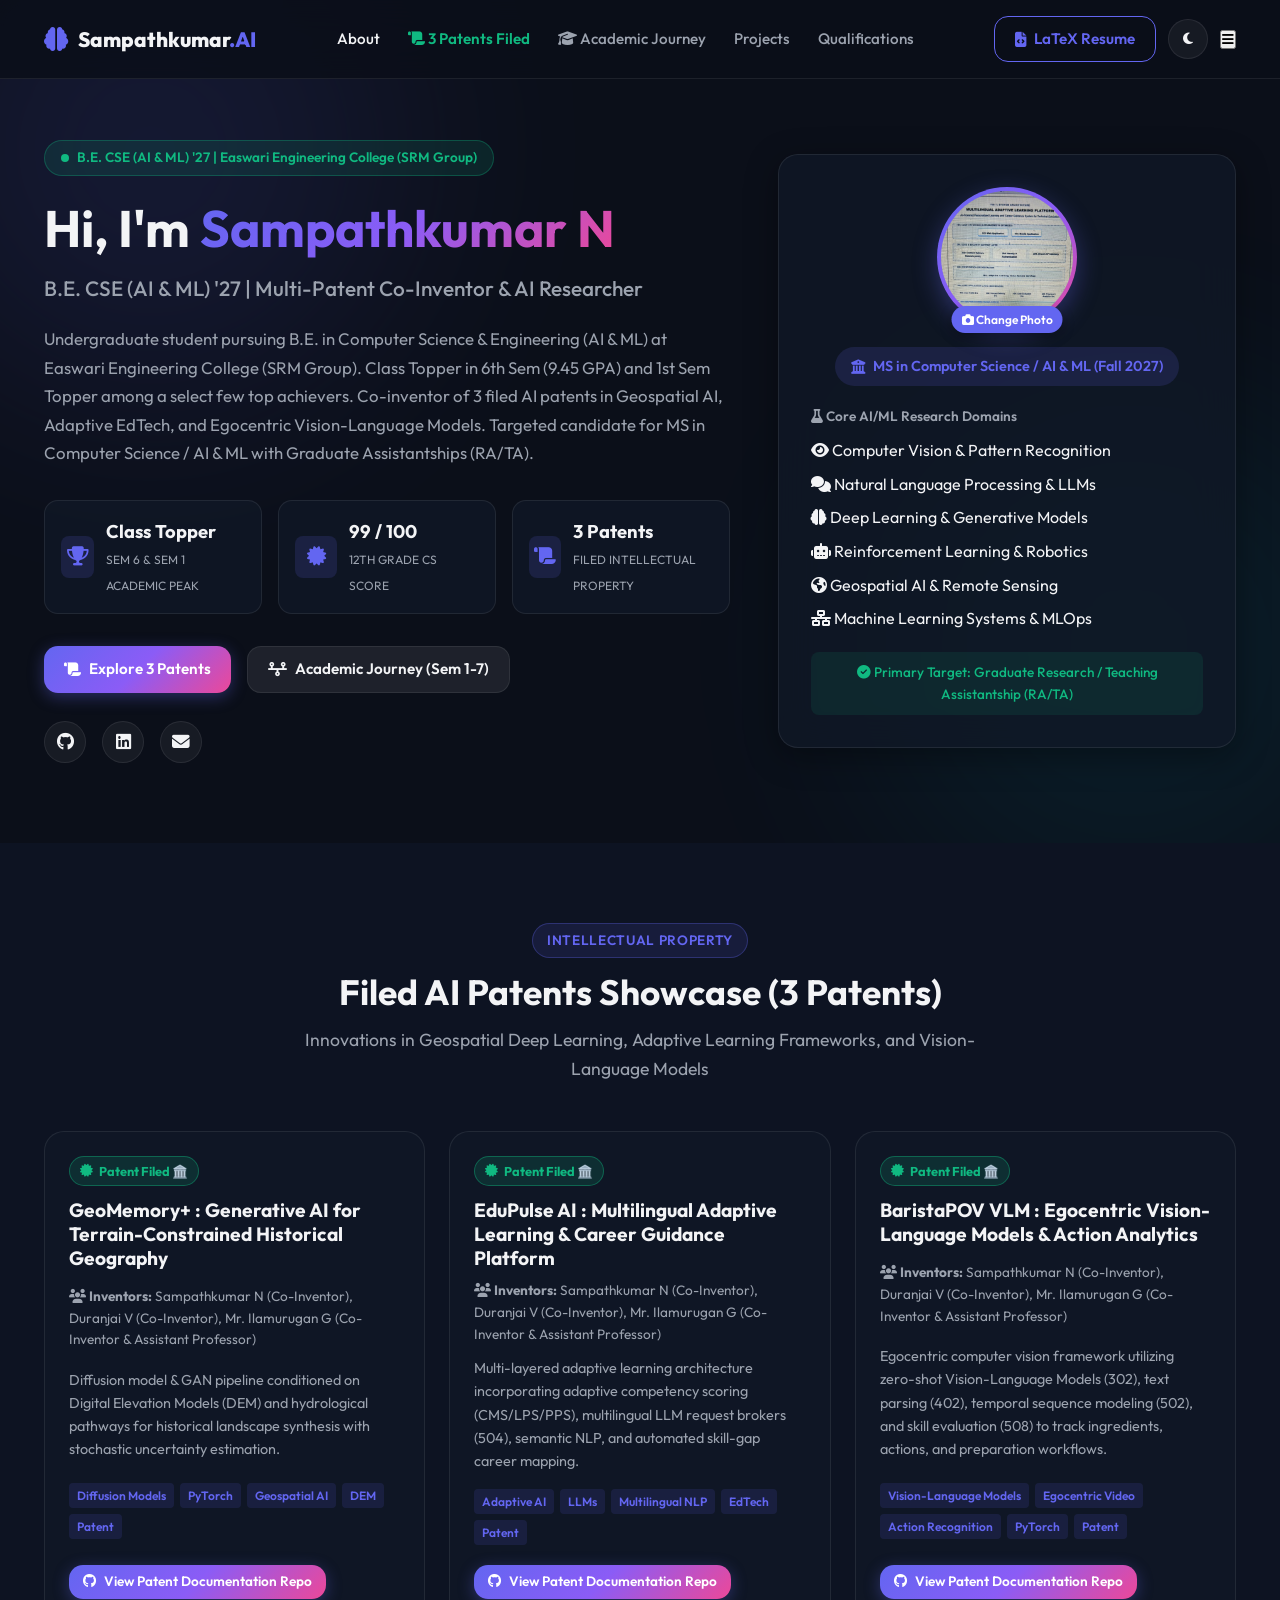
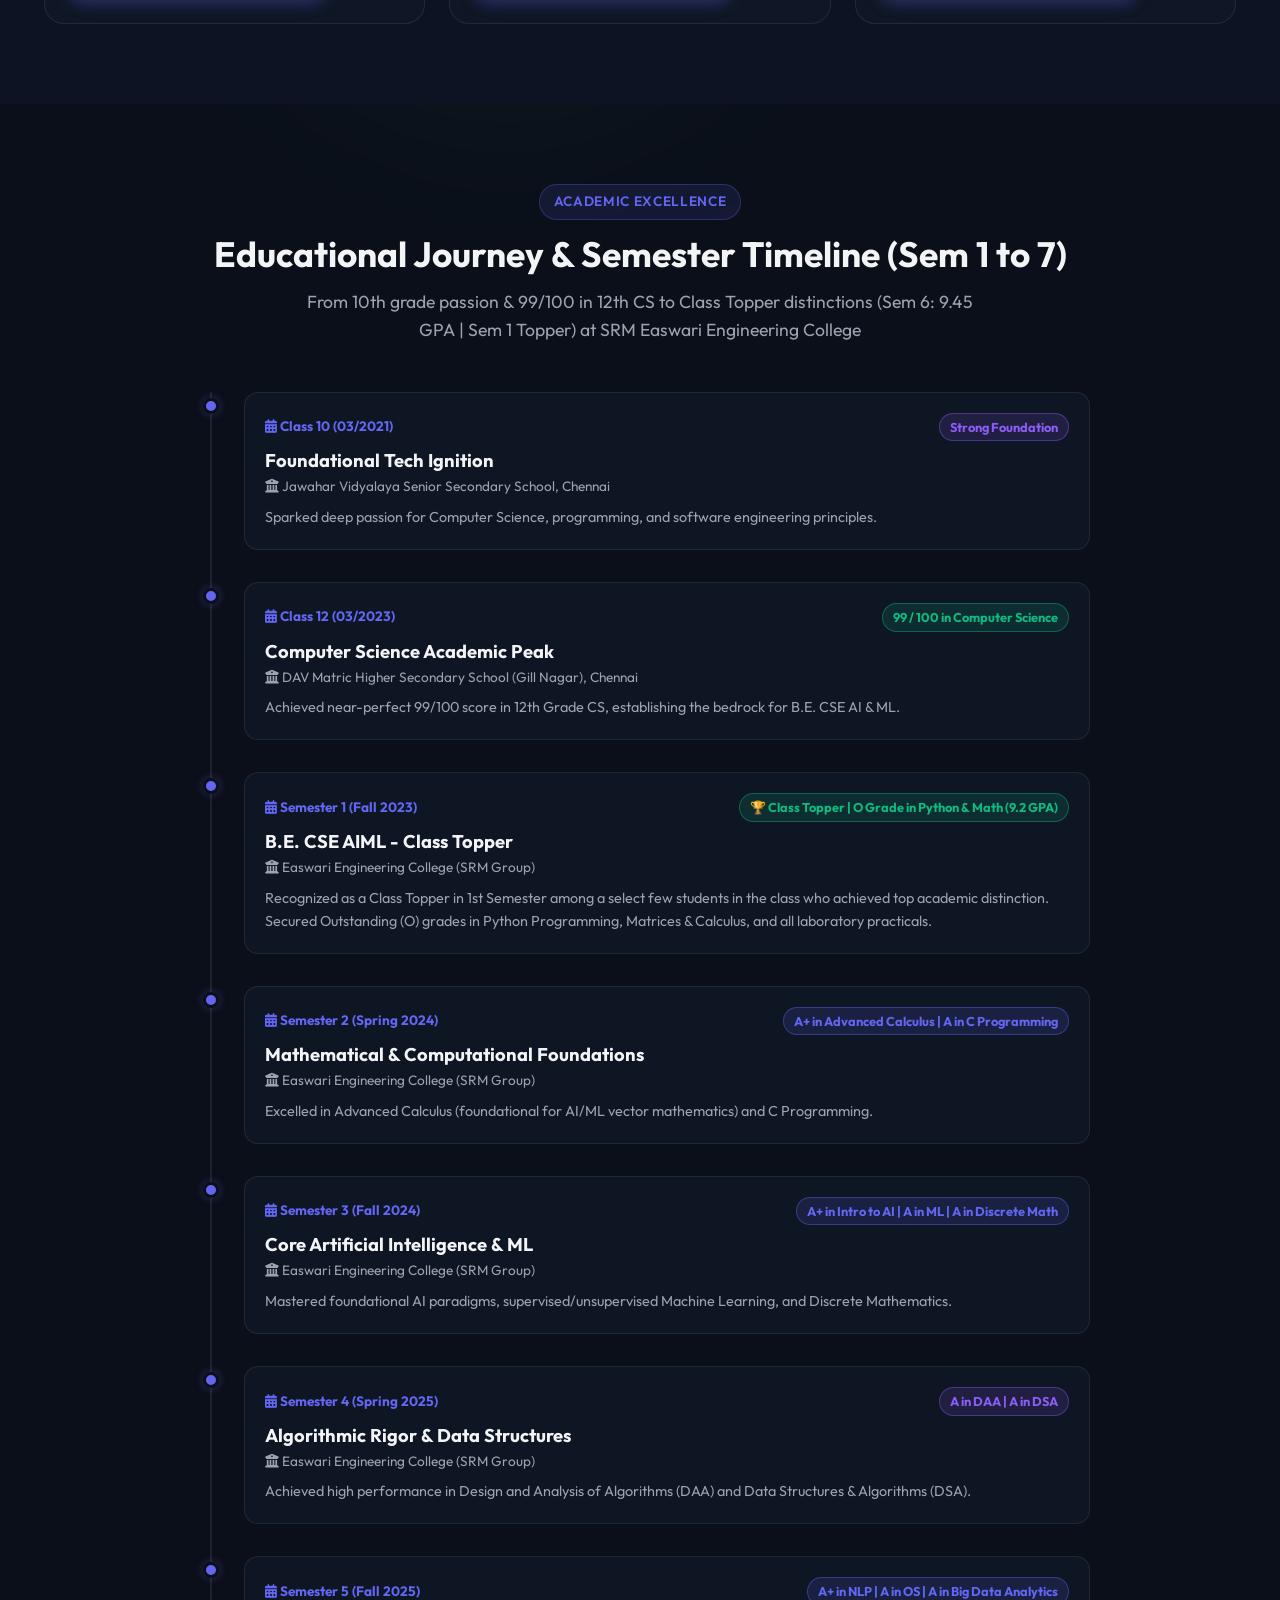
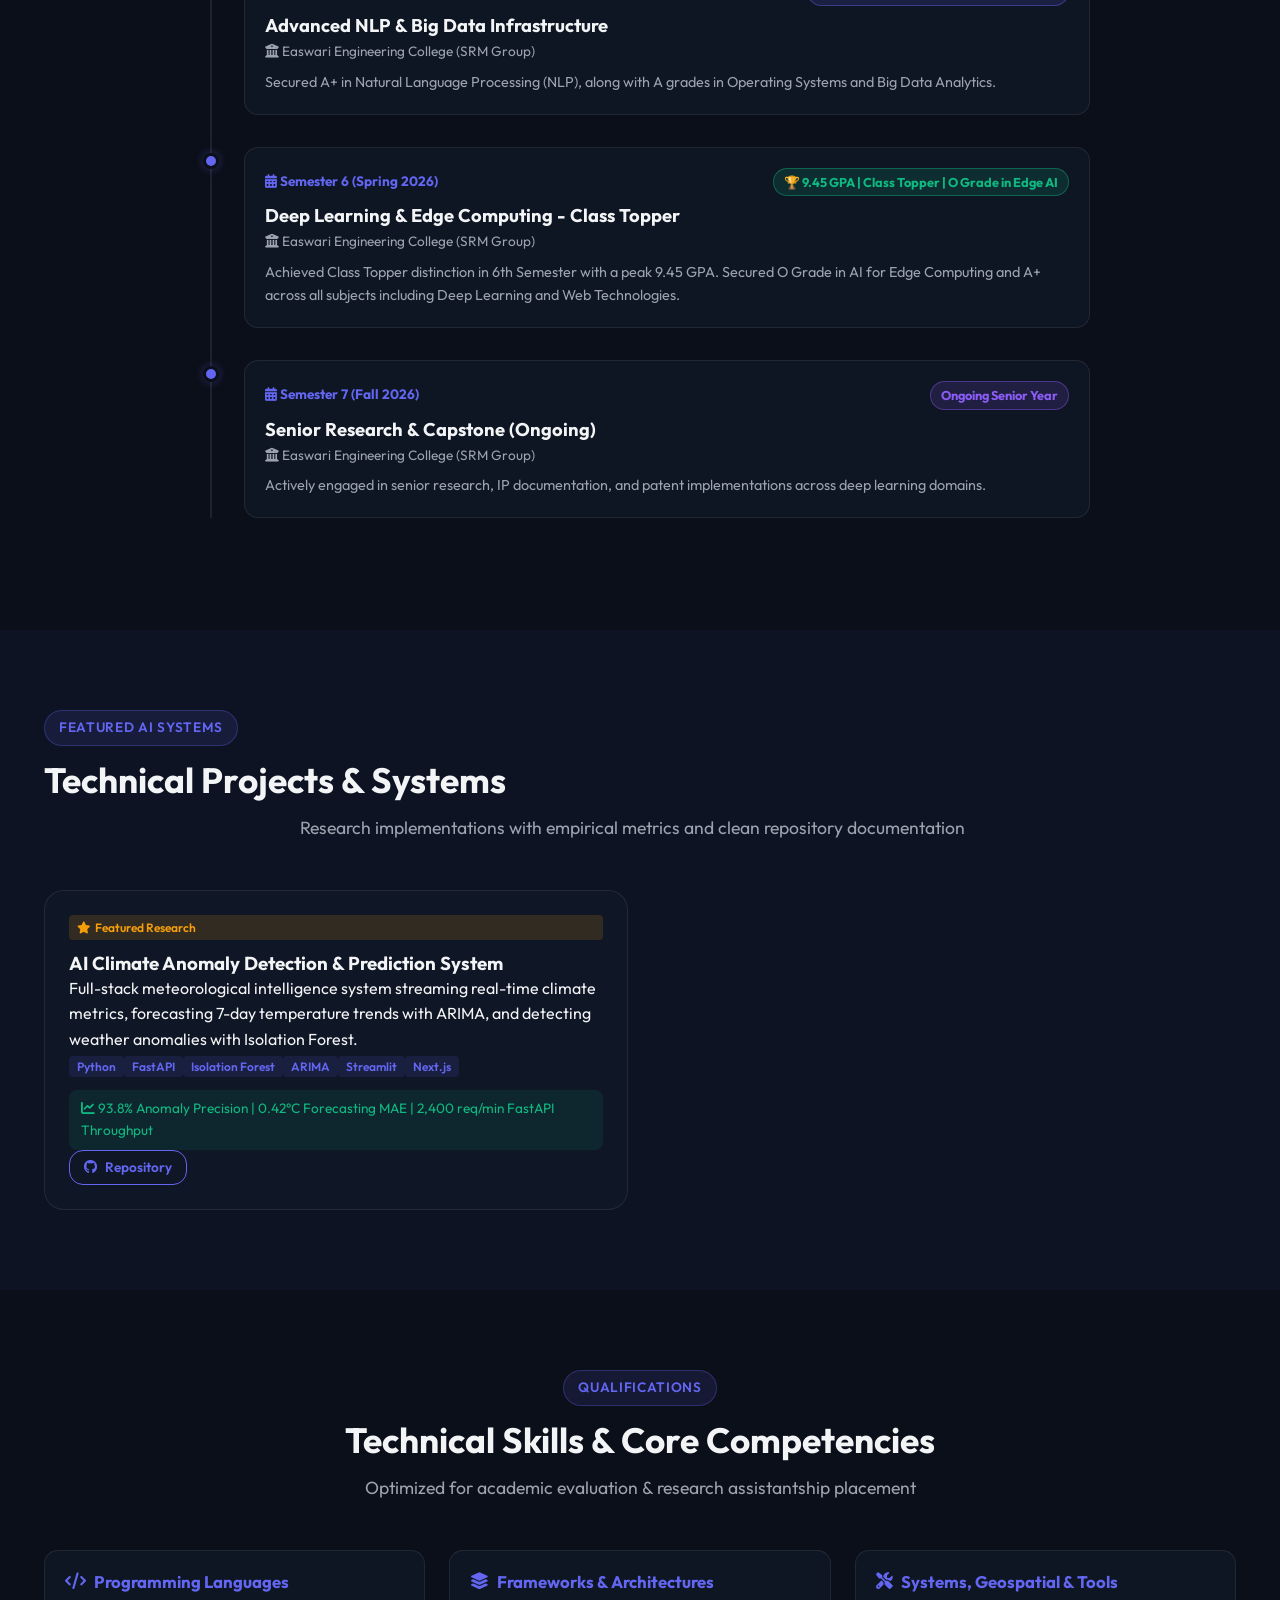
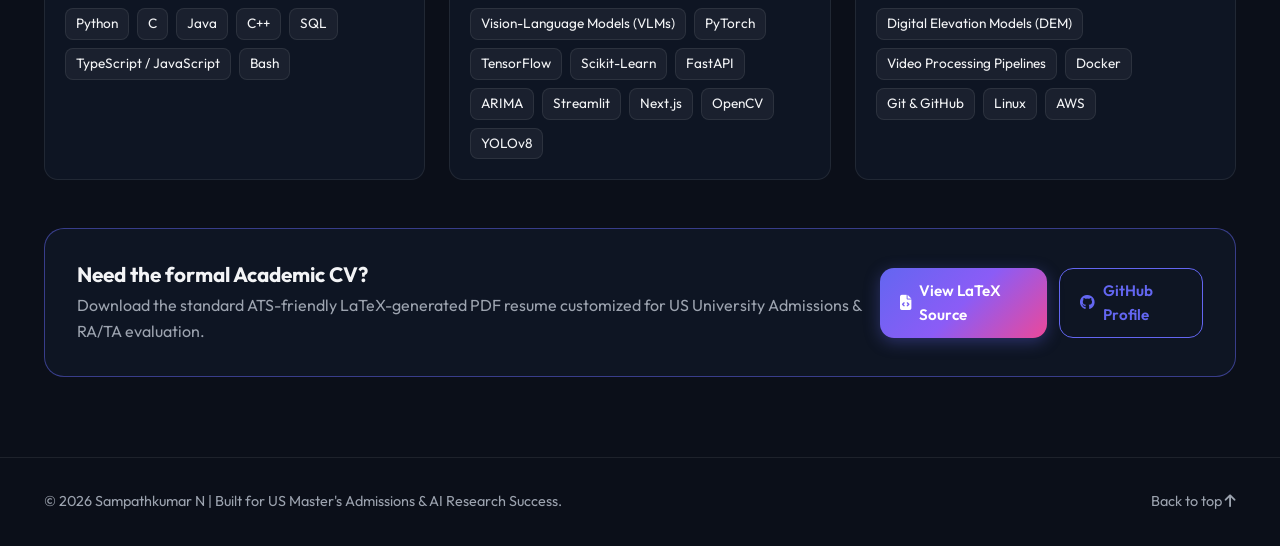
==== index.html @ a5725ada "feat: broaden core research domains for MS in CS / AI & ML admissions" ====
<!DOCTYPE html>
<html lang="en">
<head>
  <meta charset="UTF-8">
  <meta name="viewport" content="width=device-width, initial-scale=1.0">
  <title>Sampathkumar N | Academic & AI Research Portfolio</title>
  <meta name="description" content="Academic portfolio of Sampathkumar N — Multi-Patent Co-Inventor, B.E. CSE AIML student (Class Topper 9.45 GPA) at Easwari Engineering College (SRM Group). Targeted Candidate for MS in CS / AI & ML.">
  
  <!-- Fonts & Icons -->
  <link rel="preconnect" href="https://fonts.googleapis.com">
  <link rel="preconnect" href="https://fonts.gstatic.com" crossorigin>
  <link href="https://fonts.googleapis.com/css2?family=Plus+Jakarta+Sans:wght@300;400;500;600;700;800&family=Outfit:wght@400;500;600;700;800&family=Fira+Code:wght@400;500&display=swap" rel="stylesheet">
  <link rel="stylesheet" href="https://cdnjs.cloudflare.com/ajax/libs/font-awesome/6.5.1/css/all.min.css">
  
  <link rel="stylesheet" href="style.css">
</head>
<body>
  <!-- Ambient background lighting effects -->
  <div class="ambient-light light-1"></div>
  <div class="ambient-light light-2"></div>
  <div class="ambient-light light-3"></div>

  <!-- Navigation Bar -->
  <header class="navbar">
    <div class="nav-container">
      <a href="#" class="brand-logo">
        <span class="logo-icon"><i class="fa-solid fa-brain"></i></span>
        <span class="logo-text">Sampathkumar<span class="highlight">.AI</span></span>
      </a>

      <nav class="nav-links">
        <a href="#about" class="nav-link active">About</a>
        <a href="#patents" class="nav-link highlight-link"><i class="fa-solid fa-scroll"></i> 3 Patents Filed</a>
        <a href="#academic-journey" class="nav-link"><i class="fa-solid fa-graduation-cap"></i> Academic Journey</a>
        <a href="#projects" class="nav-link">Projects</a>
        <a href="#cv-section" class="nav-link">Qualifications</a>
      </nav>

      <div class="nav-actions">
        <a href="resume.tex" target="_blank" id="download-cv-btn" class="btn btn-outline">
          <i class="fa-solid fa-file-code"></i> LaTeX Resume
        </a>
        <button id="theme-toggle" class="icon-btn" title="Toggle Theme">
          <i class="fa-solid fa-moon"></i>
        </button>
        <button class="mobile-toggle" id="mobile-toggle" aria-label="Toggle Navigation">
          <i class="fa-solid fa-bars"></i>
        </button>
      </div>
    </div>
  </header>

  <main>
    <!-- Hero / Profile Section -->
    <section id="about" class="hero-section">
      <div class="container hero-grid">
        <div class="hero-content">
          <div class="badge-pill">
            <span class="pulse-dot"></span> B.E. CSE (AI & ML) '27 | Easwari Engineering College (SRM Group)
          </div>
          
          <h1 class="hero-title">
            Hi, I'm <span class="gradient-text" id="profile-name">Sampathkumar N</span>
          </h1>
          <p class="hero-subtitle" id="profile-title">
            Multi-Patent Co-Inventor & Computer Science AI/ML Researcher
          </p>

          <p class="hero-bio" id="profile-bio">
            Undergraduate student pursuing B.E. in Computer Science & Engineering (AI & ML) at Easwari Engineering College (SRM Group). Class Topper in 6th Sem (9.45 GPA) and 1st Sem Topper among a select few top achievers. Co-inventor of 3 filed AI patents in Geospatial AI, Adaptive EdTech, and Egocentric Vision-Language Models. Passionate about AI & software engineering since 10th grade (Scored 99/100 in 12th Grade CS). Targeted Candidate for MS in CS / AI & Machine Learning seeking Graduate Assistantships (RA/TA).
          </p>

          <!-- Key Metric Stats Card Grid -->
          <div class="hero-stats">
            <div class="stat-card">
              <div class="stat-icon"><i class="fa-solid fa-trophy"></i></div>
              <div class="stat-info">
                <span class="stat-value">Class Topper</span>
                <span class="stat-label">Sem 6 & Sem 1 Academic Peak</span>
              </div>
            </div>
            <div class="stat-card">
              <div class="stat-icon"><i class="fa-solid fa-certificate"></i></div>
              <div class="stat-info">
                <span class="stat-value">99 / 100</span>
                <span class="stat-label">12th Grade CS Score</span>
              </div>
            </div>
            <div class="stat-card">
              <div class="stat-icon"><i class="fa-solid fa-scroll"></i></div>
              <div class="stat-info">
                <span class="stat-value">3 Patents</span>
                <span class="stat-label">Filed Intellectual Property</span>
              </div>
            </div>
          </div>

          <div class="hero-cta-buttons">
            <a href="#patents" class="btn btn-primary">
              <i class="fa-solid fa-scroll"></i> Explore 3 Patents
            </a>
            <a href="#academic-journey" class="btn btn-secondary">
              <i class="fa-solid fa-timeline"></i> Academic Journey (Sem 1-7)
            </a>
          </div>

          <!-- Social / Professional Links -->
          <div class="social-links">
            <a href="https://github.com/sam-creates-projects" target="_blank" id="github-link" title="GitHub Profile">
              <i class="fa-brands fa-github"></i>
            </a>
            <a href="https://www.linkedin.com/in/sampathkumar-n" target="_blank" id="linkedin-link" title="LinkedIn Profile">
              <i class="fa-brands fa-linkedin"></i>
            </a>
            <a href="mailto:sampathk.nataraj@gmail.com" id="email-link" title="Email Direct">
              <i class="fa-solid fa-envelope"></i>
            </a>
          </div>
        </div>

        <div class="hero-visual">
          <div class="profile-card-glass">
            <!-- Interactive Avatar Container with Default Photo -->
            <div class="avatar-container">
              <div class="avatar-frame" id="avatar-frame">
                <img id="profile-photo-img" src="profile.jpg?v=2" alt="Sampathkumar N" style="display: block; width: 100%; height: 100%; object-fit: cover; object-position: center top; border-radius: 50%;">
                <div class="avatar-placeholder" id="avatar-placeholder" style="display: none;">
                  <i class="fa-solid fa-user-astronaut"></i>
                </div>
              </div>
              <!-- Photo Upload Control Button -->
              <label for="photo-upload-input" class="photo-upload-btn" title="Click to upload/update your profile photo">
                <i class="fa-solid fa-camera"></i> Change Photo
              </label>
              <input type="file" id="photo-upload-input" accept="image/*" style="display: none;">
            </div>

            <div class="target-degree-badge">
              <i class="fa-solid fa-university"></i>
              <span id="target-degree">MS in Computer Science / AI & ML (Fall 2027)</span>
            </div>
            
            <div class="research-tag-cloud">
              <span class="tag-heading"><i class="fa-solid fa-flask"></i> Core AI/ML Research Domains</span>
              <div class="tags-wrapper" id="research-tags">
                <span class="chip-tag"><i class="fa-solid fa-eye"></i> Computer Vision & Pattern Recognition</span>
                <span class="chip-tag"><i class="fa-solid fa-comments"></i> Natural Language Processing & LLMs</span>
                <span class="chip-tag"><i class="fa-solid fa-brain"></i> Deep Learning & Generative Models</span>
                <span class="chip-tag"><i class="fa-solid fa-robot"></i> Reinforcement Learning & Robotics</span>
                <span class="chip-tag"><i class="fa-solid fa-earth-americas"></i> Geospatial AI & Remote Sensing</span>
                <span class="chip-tag"><i class="fa-solid fa-network-wired"></i> Machine Learning Systems & MLOps</span>
              </div>
            </div>

            <div class="funding-objective">
              <i class="fa-solid fa-circle-check"></i> Primary Target: Graduate Research / Teaching Assistantship (RA/TA)
            </div>
          </div>
        </div>
      </div>
    </section>

    <!-- Filed Patents Section -->
    <section id="patents" class="section bg-alt">
      <div class="container">
        <div class="section-header center">
          <span class="section-badge">Intellectual Property</span>
          <h2>Filed AI Patents Showcase (3 Patents)</h2>
          <p>Innovations in Geospatial Deep Learning, Adaptive Learning Frameworks, and Vision-Language Models</p>
        </div>

        <div class="patents-grid" id="patents-grid">
          <!-- Dynamically populated via script.js -->
        </div>
      </div>
    </section>

    <!-- Academic Journey & Grade Timeline Section -->
    <section id="academic-journey" class="section">
      <div class="container">
        <div class="section-header center">
          <span class="section-badge">Academic Excellence</span>
          <h2>Educational Journey & Semester Timeline (Sem 1 to 7)</h2>
          <p>From 10th grade passion & 99/100 in 12th CS to Class Topper distinctions (Sem 6: 9.45 GPA | Sem 1 Topper) at SRM Easwari Engineering College</p>
        </div>

        <div class="timeline" id="academic-timeline">
          <!-- Injected dynamically via script.js -->
        </div>
      </div>
    </section>

    <!-- Projects Portfolio Section -->
    <section id="projects" class="section bg-alt">
      <div class="container">
        <div class="section-header">
          <div class="header-left">
            <span class="section-badge">Featured AI Systems</span>
            <h2>Technical Projects & Systems</h2>
            <p>Research implementations with empirical metrics and clean repository documentation</p>
          </div>
        </div>

        <!-- Projects Grid -->
        <div class="projects-grid" id="projects-grid">
          <!-- Dynamically populated by script.js -->
        </div>
      </div>
    </section>

    <!-- Interactive CV & Skills Section -->
    <section id="cv-section" class="section">
      <div class="container">
        <div class="section-header center">
          <span class="section-badge">Qualifications</span>
          <h2>Technical Skills & Core Competencies</h2>
          <p>Optimized for academic evaluation & research assistantship placement</p>
        </div>

        <div class="skills-wrapper">
          <div class="skills-category-card">
            <h3><i class="fa-solid fa-code"></i> Programming Languages</h3>
            <div class="skills-tags-container" id="languages-list"></div>
          </div>
          <div class="skills-category-card">
            <h3><i class="fa-solid fa-layer-group"></i> Frameworks & Architectures</h3>
            <div class="skills-tags-container" id="frameworks-list"></div>
          </div>
          <div class="skills-category-card">
            <h3><i class="fa-solid fa-screwdriver-wrench"></i> Systems, Geospatial & Tools</h3>
            <div class="skills-tags-container" id="tools-list"></div>
          </div>
        </div>

        <div class="cv-download-cta">
          <div class="cta-card">
            <div class="cta-info">
              <h3>Need the formal Academic CV?</h3>
              <p>Download the standard ATS-friendly LaTeX-generated PDF resume customized for US University Admissions & RA/TA evaluation.</p>
            </div>
            <div class="cta-actions">
              <a href="resume.tex" target="_blank" class="btn btn-primary"><i class="fa-solid fa-file-code"></i> View LaTeX Source</a>
              <a href="https://github.com/sam-creates-projects" target="_blank" class="btn btn-outline"><i class="fa-brands fa-github"></i> GitHub Profile</a>
            </div>
          </div>
        </div>
      </div>
    </section>
  </main>

  <!-- Footer -->
  <footer class="footer">
    <div class="container footer-container">
      <div class="footer-left">
        <p>&copy; 2026 Sampathkumar N | Built for US Master's Admissions & AI Research Success.</p>
      </div>
      <div class="footer-right">
        <a href="#about" style="color: var(--text-muted); text-decoration: none;">Back to top <i class="fa-solid fa-arrow-up"></i></a>
      </div>
    </div>
  </footer>

  <script src="script.js"></script>
</body>
</html>
---- style.css ----
/* ==========================================================================
   Modern Portfolio & CV Design System (CSS)
   ========================================================================== */

:root {
  /* Color Palette - Premium Dark Theme */
  --bg-main: #0b0f19;
  --bg-surface: #111827;
  --bg-card: rgba(17, 24, 39, 0.75);
  --bg-card-hover: rgba(31, 41, 55, 0.85);
  --bg-alt: #0d1322;
  
  --glass-border: rgba(255, 255, 255, 0.08);
  --glass-border-hover: rgba(99, 102, 241, 0.5);
  --glass-shadow: 0 8px 32px 0 rgba(0, 0, 0, 0.37);

  /* Vibrant Accent Gradients */
  --primary: #6366f1;
  --primary-hover: #4f46e5;
  --primary-glow: rgba(99, 102, 241, 0.35);
  --accent-cyan: #06b6d4;
  --accent-emerald: #10b981;
  --accent-purple: #8b5cf6;

  --gradient-primary: linear-gradient(135deg, #6366f1 0%, #8b5cf6 50%, #ec4899 100%);
  --gradient-card: linear-gradient(135deg, rgba(255,255,255,0.05) 0%, rgba(255,255,255,0.01) 100%);

  /* Text Colors */
  --text-main: #f3f4f6;
  --text-muted: #9ca3af;
  --text-subtle: #6b7280;

  /* Typography & Layout */
  --font-family: 'Outfit', 'Plus Jakarta Sans', -apple-system, sans-serif;
  --font-code: 'Fira Code', monospace;
  --radius-sm: 8px;
  --radius-md: 14px;
  --radius-lg: 20px;
  --radius-full: 9999px;

  --transition: all 0.3s cubic-bezier(0.4, 0, 0.2, 1);
}

body.light-theme {
  --bg-main: #f8fafc;
  --bg-surface: #ffffff;
  --bg-card: rgba(255, 255, 255, 0.85);
  --bg-card-hover: rgba(241, 245, 249, 0.95);
  --bg-alt: #f1f5f9;

  --glass-border: rgba(0, 0, 0, 0.08);
  --glass-border-hover: rgba(99, 102, 241, 0.5);
  --glass-shadow: 0 8px 24px 0 rgba(0, 0, 0, 0.06);

  --text-main: #0f172a;
  --text-muted: #475569;
  --text-subtle: #64748b;
}

* {
  box-sizing: border-box;
  margin: 0;
  padding: 0;
}

html {
  scroll-behavior: smooth;
}

body {
  font-family: var(--font-family);
  background-color: var(--bg-main);
  color: var(--text-main);
  line-height: 1.6;
  overflow-x: hidden;
  position: relative;
  transition: background-color 0.3s ease, color 0.3s ease;
}

/* Ambient Lights */
.ambient-light {
  position: absolute;
  width: 500px;
  height: 500px;
  border-radius: 50%;
  filter: blur(120px);
  z-index: -1;
  pointer-events: none;
  opacity: 0.35;
}

.light-1 { top: -100px; left: -100px; background: var(--primary-glow); }
.light-2 { top: 400px; right: -100px; background: rgba(6, 182, 212, 0.25); }
.light-3 { top: 1200px; left: 20%; background: rgba(16, 185, 129, 0.2); }

h1, h2, h3, h4 {
  color: var(--text-main);
  font-weight: 700;
  line-height: 1.25;
}

.gradient-text {
  background: var(--gradient-primary);
  -webkit-background-clip: text;
  -webkit-text-fill-color: transparent;
}

a {
  color: var(--primary);
  text-decoration: none;
  transition: var(--transition);
}

a:hover {
  color: var(--accent-cyan);
}

.container {
  max-width: 1240px;
  margin: 0 auto;
  padding: 0 24px;
}

.section {
  padding: 80px 0;
  position: relative;
}

.bg-alt {
  background-color: var(--bg-alt);
}

.section-header {
  margin-bottom: 48px;
}

.section-header.center {
  text-align: center;
}

.section-badge {
  display: inline-flex;
  align-items: center;
  gap: 6px;
  padding: 6px 14px;
  background: rgba(99, 102, 241, 0.12);
  border: 1px solid rgba(99, 102, 241, 0.3);
  border-radius: var(--radius-full);
  color: var(--primary);
  font-size: 0.85rem;
  font-weight: 600;
  text-transform: uppercase;
  letter-spacing: 0.05em;
  margin-bottom: 12px;
}

.section-header h2 {
  font-size: 2.2rem;
  margin-bottom: 12px;
}

.section-header p {
  color: var(--text-muted);
  font-size: 1.1rem;
  max-width: 680px;
  margin: 0 auto;
}

/* Navbar */
.navbar {
  position: fixed;
  top: 0;
  left: 0;
  width: 100%;
  z-index: 100;
  background: rgba(11, 15, 25, 0.85);
  backdrop-filter: blur(16px);
  border-bottom: 1px solid var(--glass-border);
  padding: 16px 0;
}

.nav-container {
  display: flex;
  align-items: center;
  justify-content: space-between;
  max-width: 1240px;
  margin: 0 auto;
  padding: 0 24px;
}

.brand-logo {
  display: flex;
  align-items: center;
  gap: 10px;
  font-size: 1.3rem;
  font-weight: 800;
  color: var(--text-main);
}

.brand-logo .highlight {
  color: var(--primary);
}

.brand-logo .logo-icon {
  color: var(--primary);
  font-size: 1.5rem;
}

.nav-links {
  display: flex;
  align-items: center;
  gap: 28px;
}

.nav-link {
  color: var(--text-muted);
  font-weight: 500;
  font-size: 0.95rem;
}

.nav-link:hover, .nav-link.active {
  color: var(--text-main);
}

.nav-link.highlight-link {
  color: var(--accent-emerald);
  font-weight: 600;
}

.nav-actions {
  display: flex;
  align-items: center;
  gap: 12px;
}

/* Buttons */
.btn {
  display: inline-flex;
  align-items: center;
  gap: 8px;
  padding: 10px 20px;
  border-radius: var(--radius-md);
  font-weight: 600;
  font-size: 0.95rem;
  cursor: pointer;
  transition: var(--transition);
  border: none;
}

.btn-primary {
  background: var(--gradient-primary);
  color: #ffffff;
  box-shadow: 0 4px 16px var(--primary-glow);
}

.btn-primary:hover {
  transform: translateY(-2px);
  box-shadow: 0 6px 20px rgba(99, 102, 241, 0.5);
  color: #ffffff;
}

.btn-secondary {
  background: rgba(255, 255, 255, 0.08);
  color: var(--text-main);
  border: 1px solid var(--glass-border);
}

.btn-secondary:hover {
  background: rgba(255, 255, 255, 0.15);
}

.btn-outline {
  background: transparent;
  color: var(--primary);
  border: 1px solid var(--primary);
}

.btn-outline:hover {
  background: rgba(99, 102, 241, 0.1);
}

.btn-sm {
  padding: 6px 14px;
  font-size: 0.85rem;
}

.icon-btn {
  background: rgba(255, 255, 255, 0.05);
  border: 1px solid var(--glass-border);
  color: var(--text-main);
  width: 40px;
  height: 40px;
  border-radius: var(--radius-full);
  display: flex;
  align-items: center;
  justify-content: center;
  cursor: pointer;
}

/* Hero Section */
.hero-section {
  padding-top: 140px;
  padding-bottom: 80px;
}

.hero-grid {
  display: grid;
  grid-template-columns: 1.2fr 0.8fr;
  gap: 48px;
  align-items: center;
}

.badge-pill {
  display: inline-flex;
  align-items: center;
  gap: 8px;
  padding: 6px 16px;
  background: rgba(16, 185, 129, 0.12);
  border: 1px solid rgba(16, 185, 129, 0.3);
  border-radius: var(--radius-full);
  color: var(--accent-emerald);
  font-size: 0.85rem;
  font-weight: 600;
  margin-bottom: 20px;
}

.pulse-dot {
  width: 8px;
  height: 8px;
  background-color: var(--accent-emerald);
  border-radius: 50%;
  box-shadow: 0 0 0 0 rgba(16, 185, 129, 0.7);
  animation: pulse 1.8s infinite;
}

@keyframes pulse {
  0% { transform: scale(0.95); box-shadow: 0 0 0 0 rgba(16, 185, 129, 0.7); }
  70% { transform: scale(1); box-shadow: 0 0 0 10px rgba(16, 185, 129, 0); }
  100% { transform: scale(0.95); box-shadow: 0 0 0 0 rgba(16, 185, 129, 0); }
}

.hero-title {
  font-size: 3.2rem;
  margin-bottom: 12px;
}

.hero-subtitle {
  font-size: 1.3rem;
  color: var(--text-muted);
  margin-bottom: 20px;
  font-weight: 500;
}

.hero-bio {
  color: var(--text-muted);
  font-size: 1.05rem;
  line-height: 1.7;
  margin-bottom: 32px;
}

.hero-stats {
  display: grid;
  grid-template-columns: repeat(3, 1fr);
  gap: 16px;
  margin-bottom: 32px;
}

.stat-card {
  background: var(--bg-card);
  border: 1px solid var(--glass-border);
  padding: 16px;
  border-radius: var(--radius-md);
  display: flex;
  align-items: center;
  gap: 12px;
}

.stat-icon {
  width: 42px;
  height: 42px;
  border-radius: var(--radius-sm);
  background: rgba(99, 102, 241, 0.15);
  color: var(--primary);
  display: flex;
  align-items: center;
  justify-content: center;
  font-size: 1.2rem;
}

.stat-value {
  display: block;
  font-size: 1.15rem;
  font-weight: 700;
  color: var(--text-main);
}

.stat-label {
  font-size: 0.75rem;
  color: var(--text-muted);
  text-transform: uppercase;
}

.hero-cta-buttons {
  display: flex;
  gap: 16px;
  margin-bottom: 28px;
}

.social-links {
  display: flex;
  gap: 16px;
}

.social-links a {
  width: 42px;
  height: 42px;
  border-radius: 50%;
  background: rgba(255, 255, 255, 0.05);
  border: 1px solid var(--glass-border);
  color: var(--text-main);
  display: flex;
  align-items: center;
  justify-content: center;
  font-size: 1.1rem;
}

.social-links a:hover {
  background: var(--primary);
  color: #ffffff;
  transform: translateY(-3px);
}

/* Glass Profile Card & Photo Avatar Upload */
.profile-card-glass {
  background: var(--bg-card);
  backdrop-filter: blur(20px);
  border: 1px solid var(--glass-border);
  border-radius: var(--radius-lg);
  padding: 32px;
  text-align: center;
  box-shadow: var(--glass-shadow);
  position: relative;
}

.avatar-container {
  position: relative;
  width: 140px;
  height: 140px;
  margin: 0 auto 20px;
}

.avatar-frame {
  width: 100%;
  height: 100%;
  border-radius: 50%;
  padding: 4px;
  background: var(--gradient-primary);
  box-shadow: 0 8px 24px var(--primary-glow);
  position: relative;
  overflow: hidden;
}

.avatar-frame img {
  width: 100%;
  height: 100%;
  object-fit: cover;
  object-position: center top;
  border-radius: 50%;
  display: block;
}

.avatar-placeholder {
  width: 100%;
  height: 100%;
  background: var(--bg-surface);
  border-radius: 50%;
  display: flex;
  align-items: center;
  justify-content: center;
  font-size: 3.5rem;
  color: var(--primary);
}

.photo-upload-btn {
  position: absolute;
  bottom: -6px;
  left: 50%;
  transform: translateX(-50%);
  background: var(--primary);
  color: #ffffff;
  font-size: 0.75rem;
  font-weight: 600;
  padding: 4px 10px;
  border-radius: var(--radius-full);
  cursor: pointer;
  box-shadow: 0 4px 12px rgba(0,0,0,0.4);
  white-space: nowrap;
  transition: var(--transition);
}

.photo-upload-btn:hover {
  background: var(--accent-emerald);
}

.target-degree-badge {
  display: inline-flex;
  align-items: center;
  gap: 8px;
  padding: 8px 16px;
  background: rgba(99, 102, 241, 0.15);
  border-radius: var(--radius-full);
  color: var(--primary);
  font-weight: 600;
  font-size: 0.9rem;
  margin-bottom: 20px;
}

.research-tag-cloud {
  text-align: left;
  margin-bottom: 20px;
}

.tag-heading {
  display: block;
  font-size: 0.85rem;
  color: var(--text-muted);
  margin-bottom: 10px;
  font-weight: 600;
}

.tags-wrapper {
  display: flex;
  flex-wrap: wrap;
  gap: 8px;
}

.tag {
  background: rgba(255, 255, 255, 0.05);
  border: 1px solid var(--glass-border);
  padding: 4px 10px;
  border-radius: var(--radius-sm);
  font-size: 0.8rem;
  color: var(--text-main);
}

.funding-objective {
  font-size: 0.85rem;
  color: var(--accent-emerald);
  background: rgba(16, 185, 129, 0.1);
  padding: 10px;
  border-radius: var(--radius-sm);
  font-weight: 500;
}

/* Patents Showcase Grid */
.patents-grid {
  display: grid;
  grid-template-columns: repeat(3, 1fr);
  gap: 24px;
}

.patent-card {
  background: var(--bg-card);
  border: 1px solid var(--glass-border);
  border-radius: var(--radius-lg);
  padding: 24px;
  display: flex;
  flex-direction: column;
  justify-content: space-between;
  transition: var(--transition);
}

.patent-card:hover {
  border-color: var(--glass-border-hover);
  transform: translateY(-4px);
  box-shadow: 0 12px 32px rgba(99, 102, 241, 0.2);
}

.patent-status-badge {
  display: inline-flex;
  align-items: center;
  gap: 6px;
  padding: 4px 10px;
  background: rgba(16, 185, 129, 0.15);
  border: 1px solid rgba(16, 185, 129, 0.4);
  color: var(--accent-emerald);
  border-radius: var(--radius-full);
  font-size: 0.8rem;
  font-weight: 700;
  margin-bottom: 12px;
}

.patent-card h3 {
  font-size: 1.2rem;
  margin-bottom: 10px;
}

.patent-inventors {
  font-size: 0.85rem;
  color: var(--text-muted);
  margin-bottom: 12px;
}

.patent-description {
  font-size: 0.9rem;
  color: var(--text-muted);
  line-height: 1.6;
  margin-bottom: 16px;
}

.patent-tags {
  display: flex;
  flex-wrap: wrap;
  gap: 6px;
  margin-bottom: 20px;
}

.tech-tag {
  background: rgba(99, 102, 241, 0.12);
  color: var(--primary);
  padding: 3px 8px;
  border-radius: 4px;
  font-size: 0.75rem;
  font-weight: 600;
}

/* Timeline & Academic Journey */
.timeline {
  position: relative;
  max-width: 900px;
  margin: 0 auto;
}

.timeline::before {
  content: '';
  position: absolute;
  left: 20px;
  top: 0;
  bottom: 0;
  width: 2px;
  background: var(--glass-border);
}

.timeline-item {
  position: relative;
  padding-left: 54px;
  margin-bottom: 32px;
}

.timeline-dot {
  position: absolute;
  left: 13px;
  top: 6px;
  width: 16px;
  height: 16px;
  border-radius: 50%;
  background: var(--primary);
  border: 3px solid var(--bg-main);
  box-shadow: 0 0 10px var(--primary-glow);
}

.timeline-content {
  background: var(--bg-card);
  border: 1px solid var(--glass-border);
  border-radius: var(--radius-md);
  padding: 20px;
}

.timeline-header-flex {
  display: flex;
  justify-content: space-between;
  align-items: center;
  margin-bottom: 8px;
}

.timeline-year {
  color: var(--primary);
  font-weight: 700;
  font-size: 0.85rem;
}

.grade-pill {
  padding: 3px 10px;
  border-radius: var(--radius-full);
  font-size: 0.8rem;
  font-weight: 700;
}

.badge-o-grade {
  background: rgba(16, 185, 129, 0.15);
  color: var(--accent-emerald);
  border: 1px solid rgba(16, 185, 129, 0.4);
}

.badge-aplus-grade {
  background: rgba(99, 102, 241, 0.15);
  color: var(--primary);
  border: 1px solid rgba(99, 102, 241, 0.4);
}

.badge-a-grade {
  background: rgba(139, 92, 246, 0.15);
  color: var(--accent-purple);
  border: 1px solid rgba(139, 92, 246, 0.4);
}

.timeline-content h3 {
  font-size: 1.15rem;
  margin-bottom: 4px;
}

.timeline-org {
  font-size: 0.85rem;
  color: var(--text-muted);
  margin-bottom: 8px;
}

.timeline-content p {
  font-size: 0.9rem;
  color: var(--text-muted);
}

/* Projects Grid */
.projects-grid {
  display: grid;
  grid-template-columns: repeat(2, 1fr);
  gap: 24px;
}

.project-card {
  background: var(--bg-card);
  border: 1px solid var(--glass-border);
  border-radius: var(--radius-lg);
  padding: 24px;
  display: flex;
  flex-direction: column;
  justify-content: space-between;
}

.project-badge-featured {
  display: inline-flex;
  align-items: center;
  gap: 4px;
  background: rgba(245, 158, 11, 0.15);
  color: #f59e0b;
  padding: 3px 8px;
  border-radius: 4px;
  font-size: 0.75rem;
  font-weight: 600;
  margin-bottom: 12px;
}

.project-impact-box {
  background: rgba(16, 185, 129, 0.1);
  color: var(--accent-emerald);
  padding: 8px 12px;
  border-radius: var(--radius-sm);
  font-size: 0.85rem;
  margin-top: 12px;
}

/* Skills Wrapper */
.skills-wrapper {
  display: grid;
  grid-template-columns: repeat(3, 1fr);
  gap: 24px;
  margin-bottom: 48px;
}

.skills-category-card {
  background: var(--bg-card);
  border: 1px solid var(--glass-border);
  border-radius: var(--radius-md);
  padding: 20px;
}

.skills-category-card h3 {
  font-size: 1.05rem;
  margin-bottom: 16px;
  color: var(--primary);
  display: flex;
  align-items: center;
  gap: 8px;
}

.skills-tags-container {
  display: flex;
  flex-wrap: wrap;
  gap: 8px;
}

.skill-pill {
  background: rgba(255, 255, 255, 0.05);
  border: 1px solid var(--glass-border);
  padding: 4px 10px;
  border-radius: var(--radius-sm);
  font-size: 0.85rem;
}

.cv-download-cta {
  background: var(--bg-card);
  border: 1px solid var(--glass-border-hover);
  border-radius: var(--radius-lg);
  padding: 32px;
}

.cta-card {
  display: flex;
  justify-content: space-between;
  align-items: center;
}

.cta-info h3 {
  font-size: 1.3rem;
  margin-bottom: 6px;
}

.cta-info p {
  color: var(--text-muted);
}

.cta-actions {
  display: flex;
  gap: 12px;
}

/* Footer */
.footer {
  border-top: 1px solid var(--glass-border);
  padding: 32px 0;
  color: var(--text-muted);
  font-size: 0.9rem;
}

.footer-container {
  display: flex;
  justify-content: space-between;
  align-items: center;
}

/* Responsive Media Queries */
@media (max-width: 992px) {
  .hero-grid { grid-template-columns: 1fr; }
  .patents-grid { grid-template-columns: 1fr; }
  .projects-grid { grid-template-columns: 1fr; }
  .skills-wrapper { grid-template-columns: 1fr; }
  .cta-card { flex-direction: column; text-align: center; gap: 16px; }
}
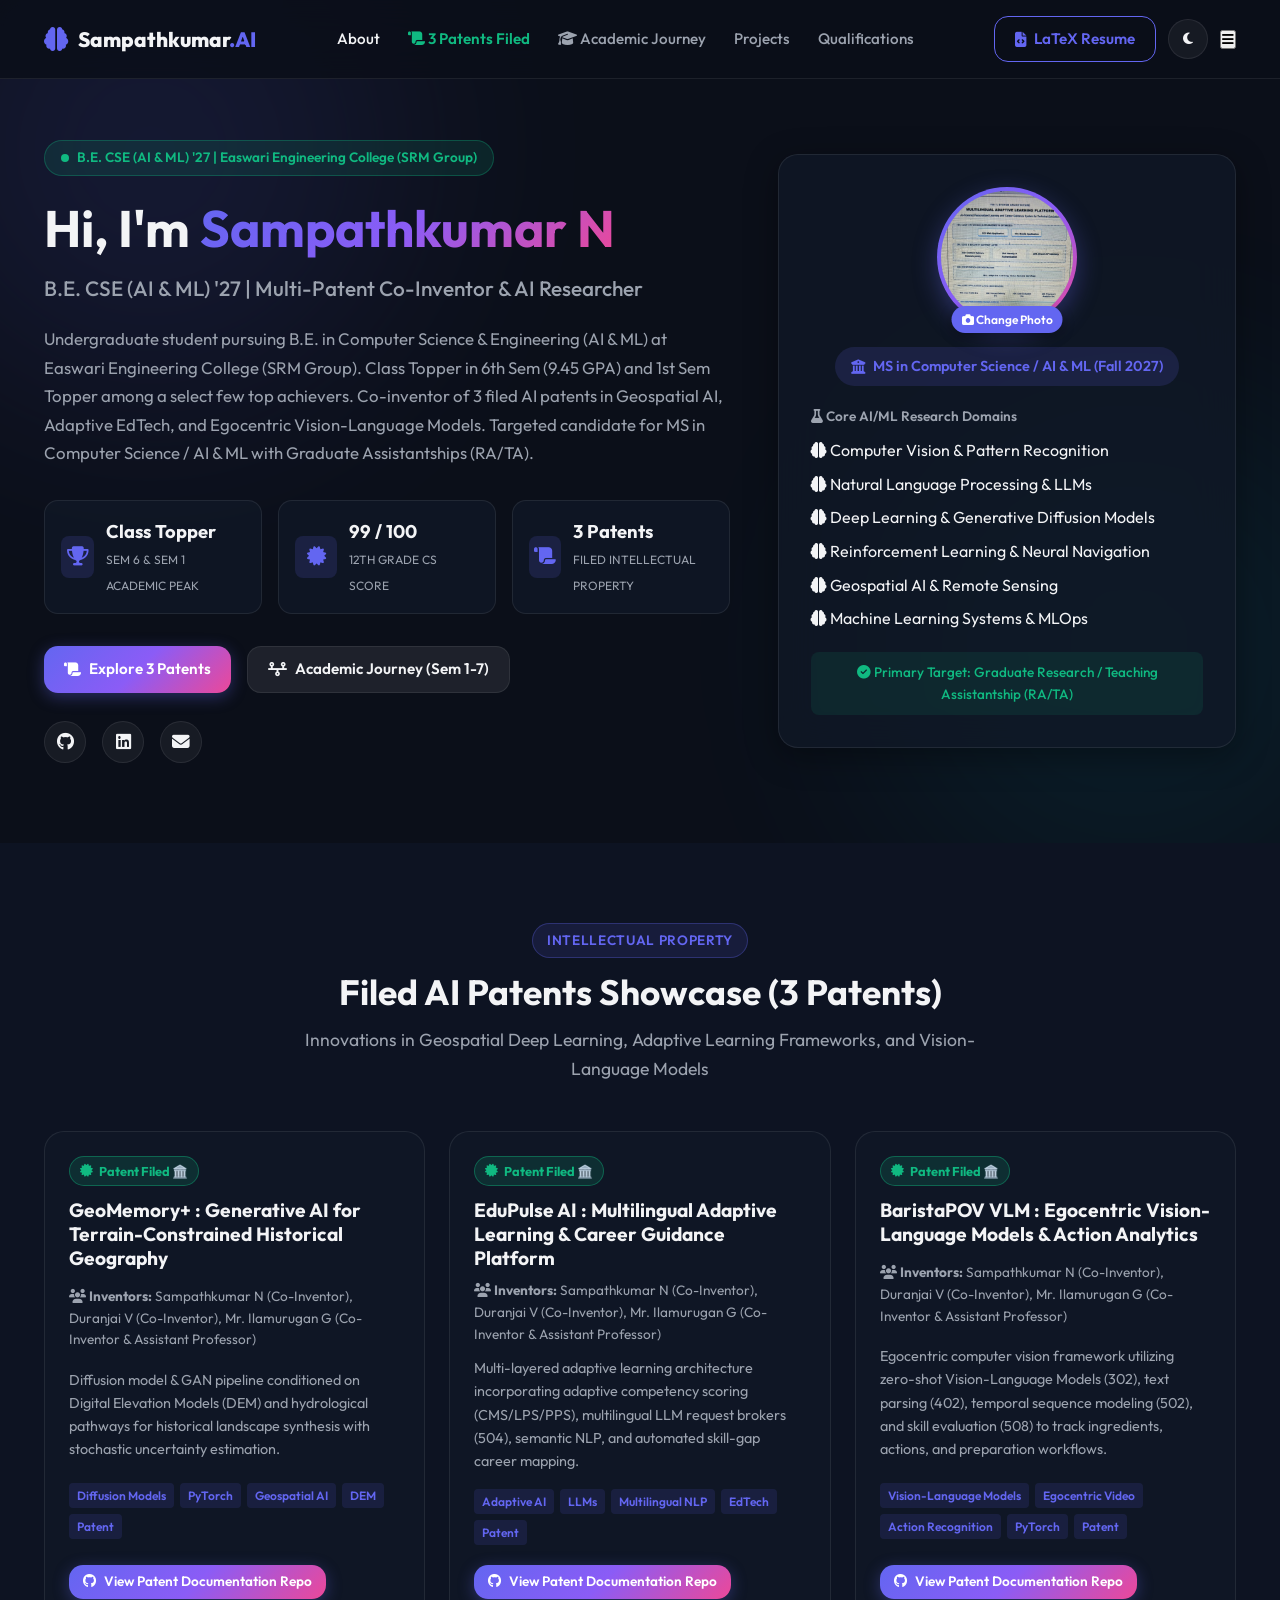
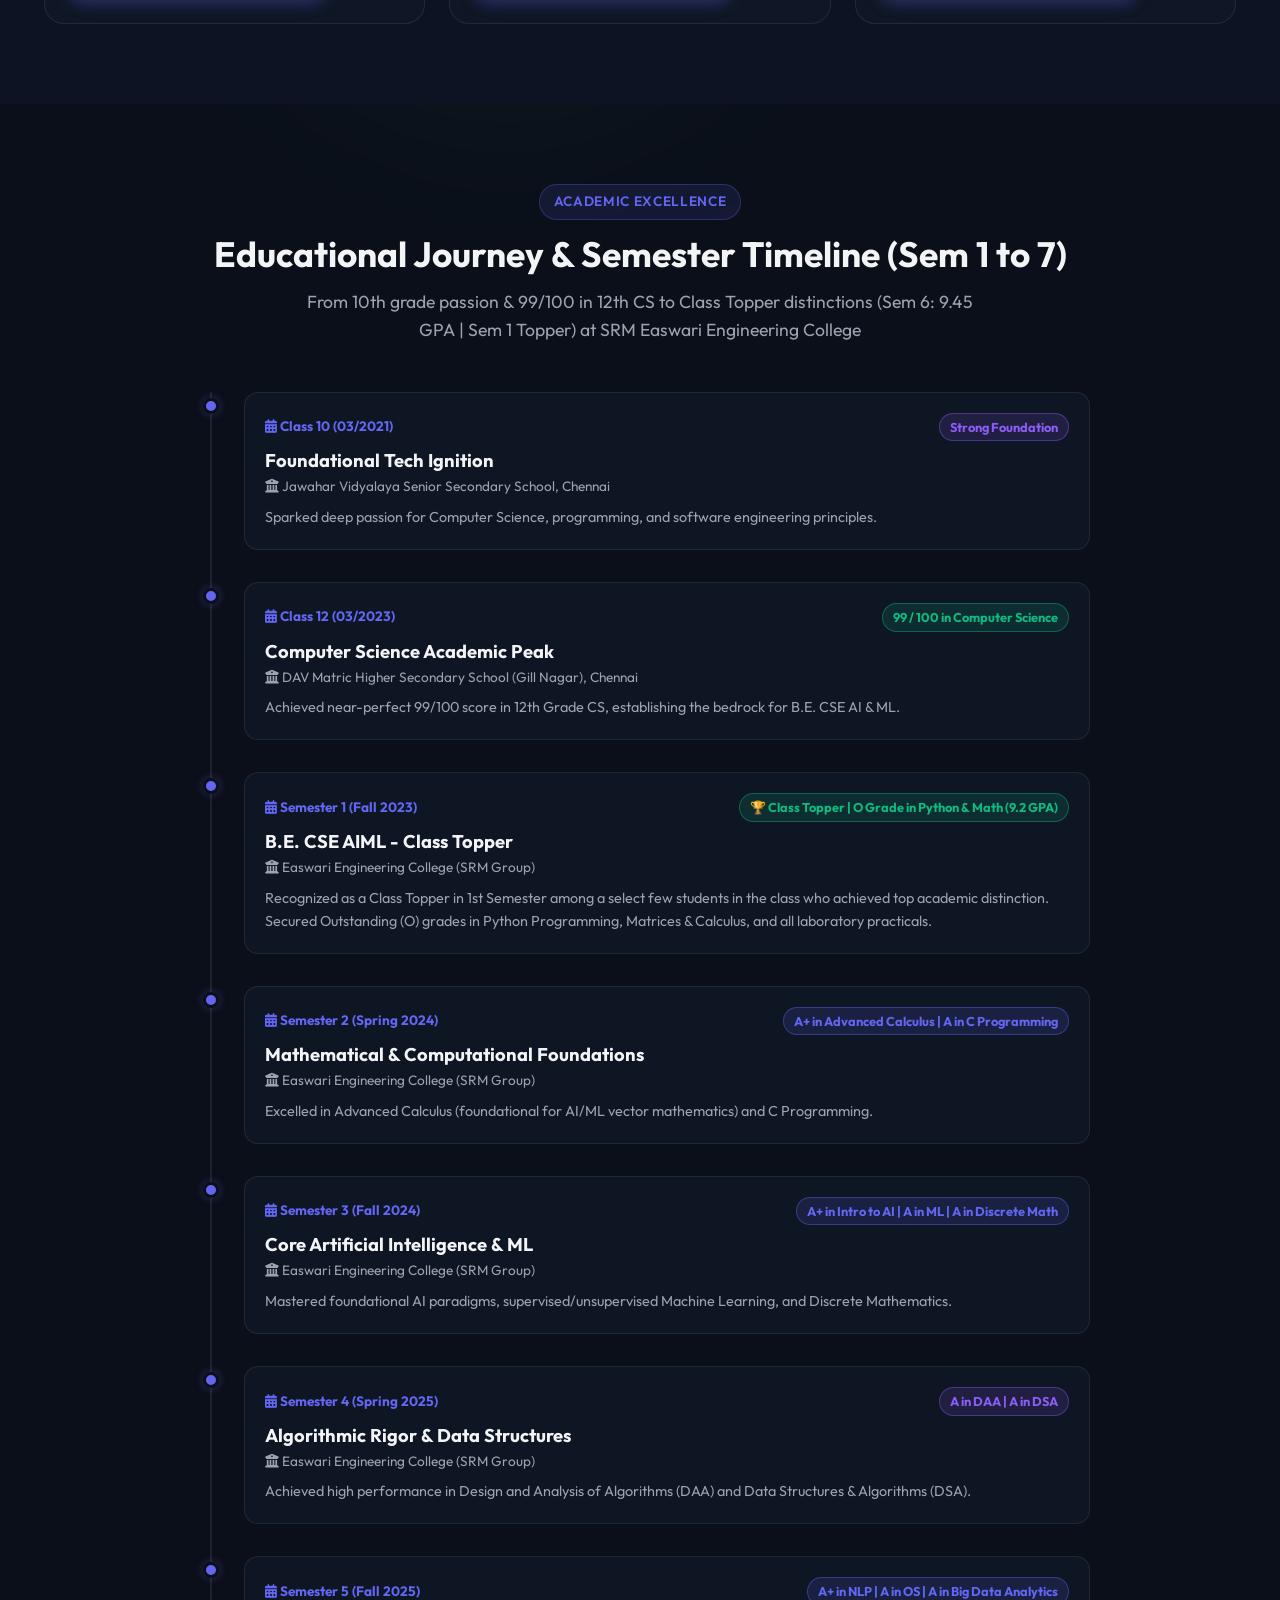
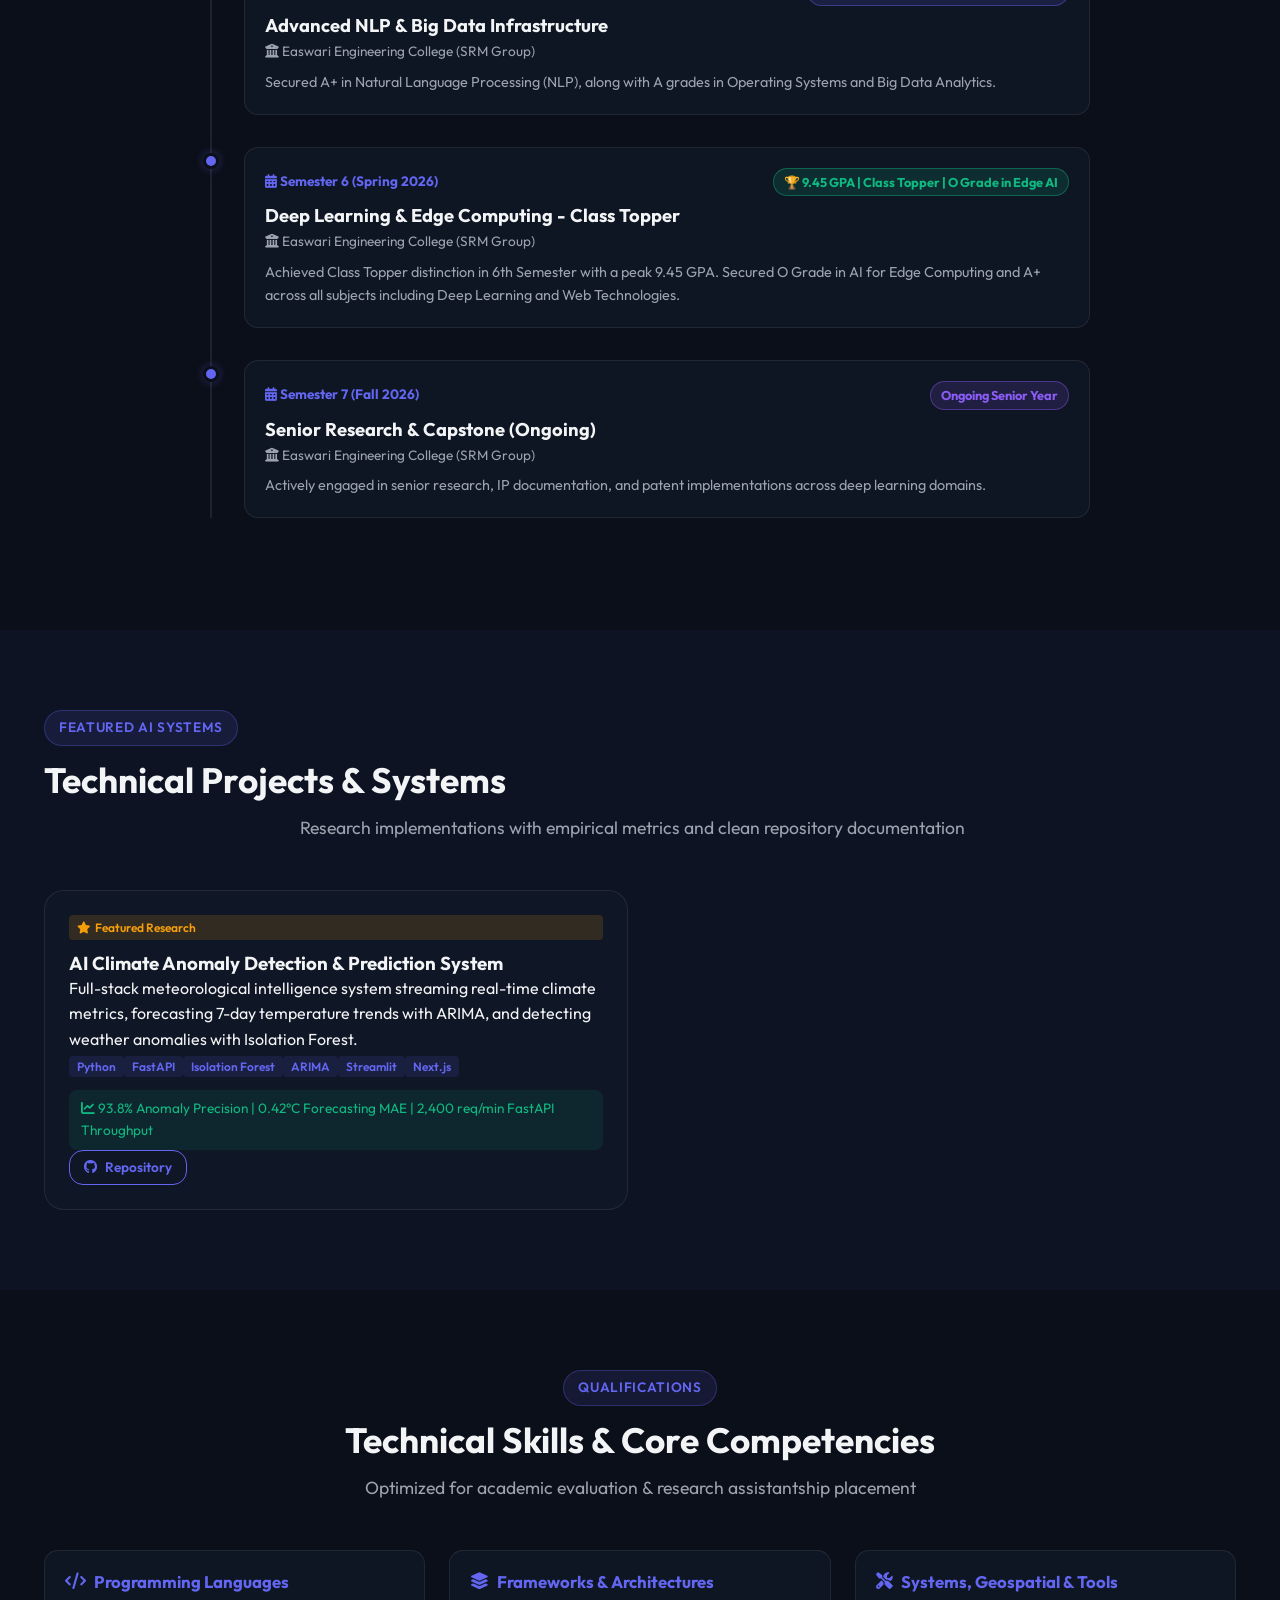
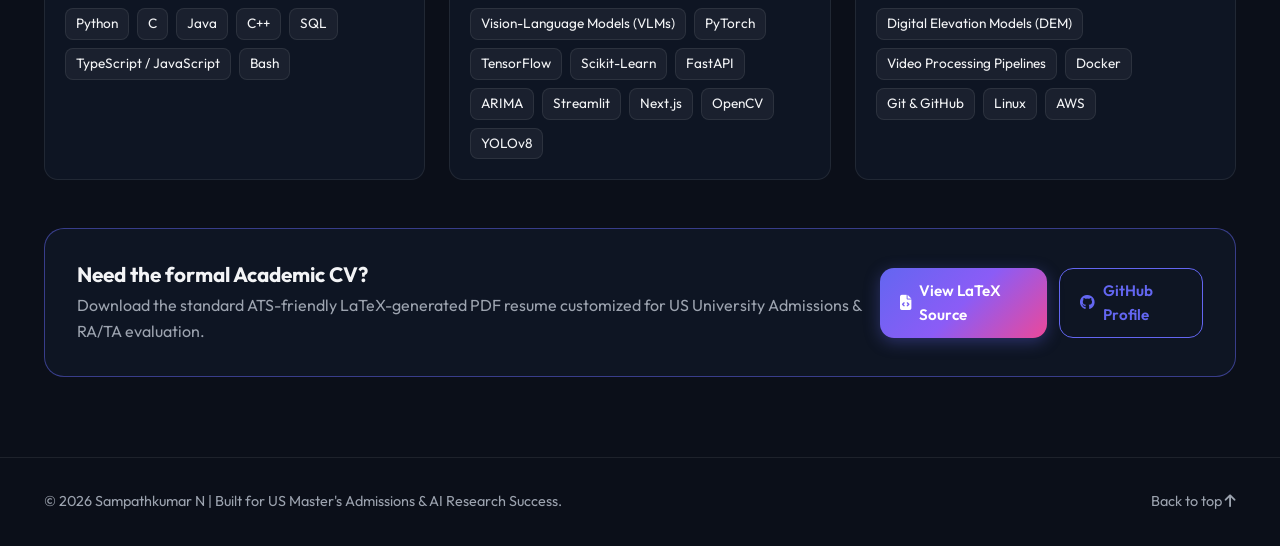
==== commit 46aa3bf8: "fix: dynamic research tag rendering and cache buster query string" ====
--- a/index.html
+++ b/index.html
@@ -260,6 +260,6 @@
     </div>
   </footer>
 
-  <script src="script.js"></script>
+  <script src="script.js?v=99"></script>
 </body>
 </html>
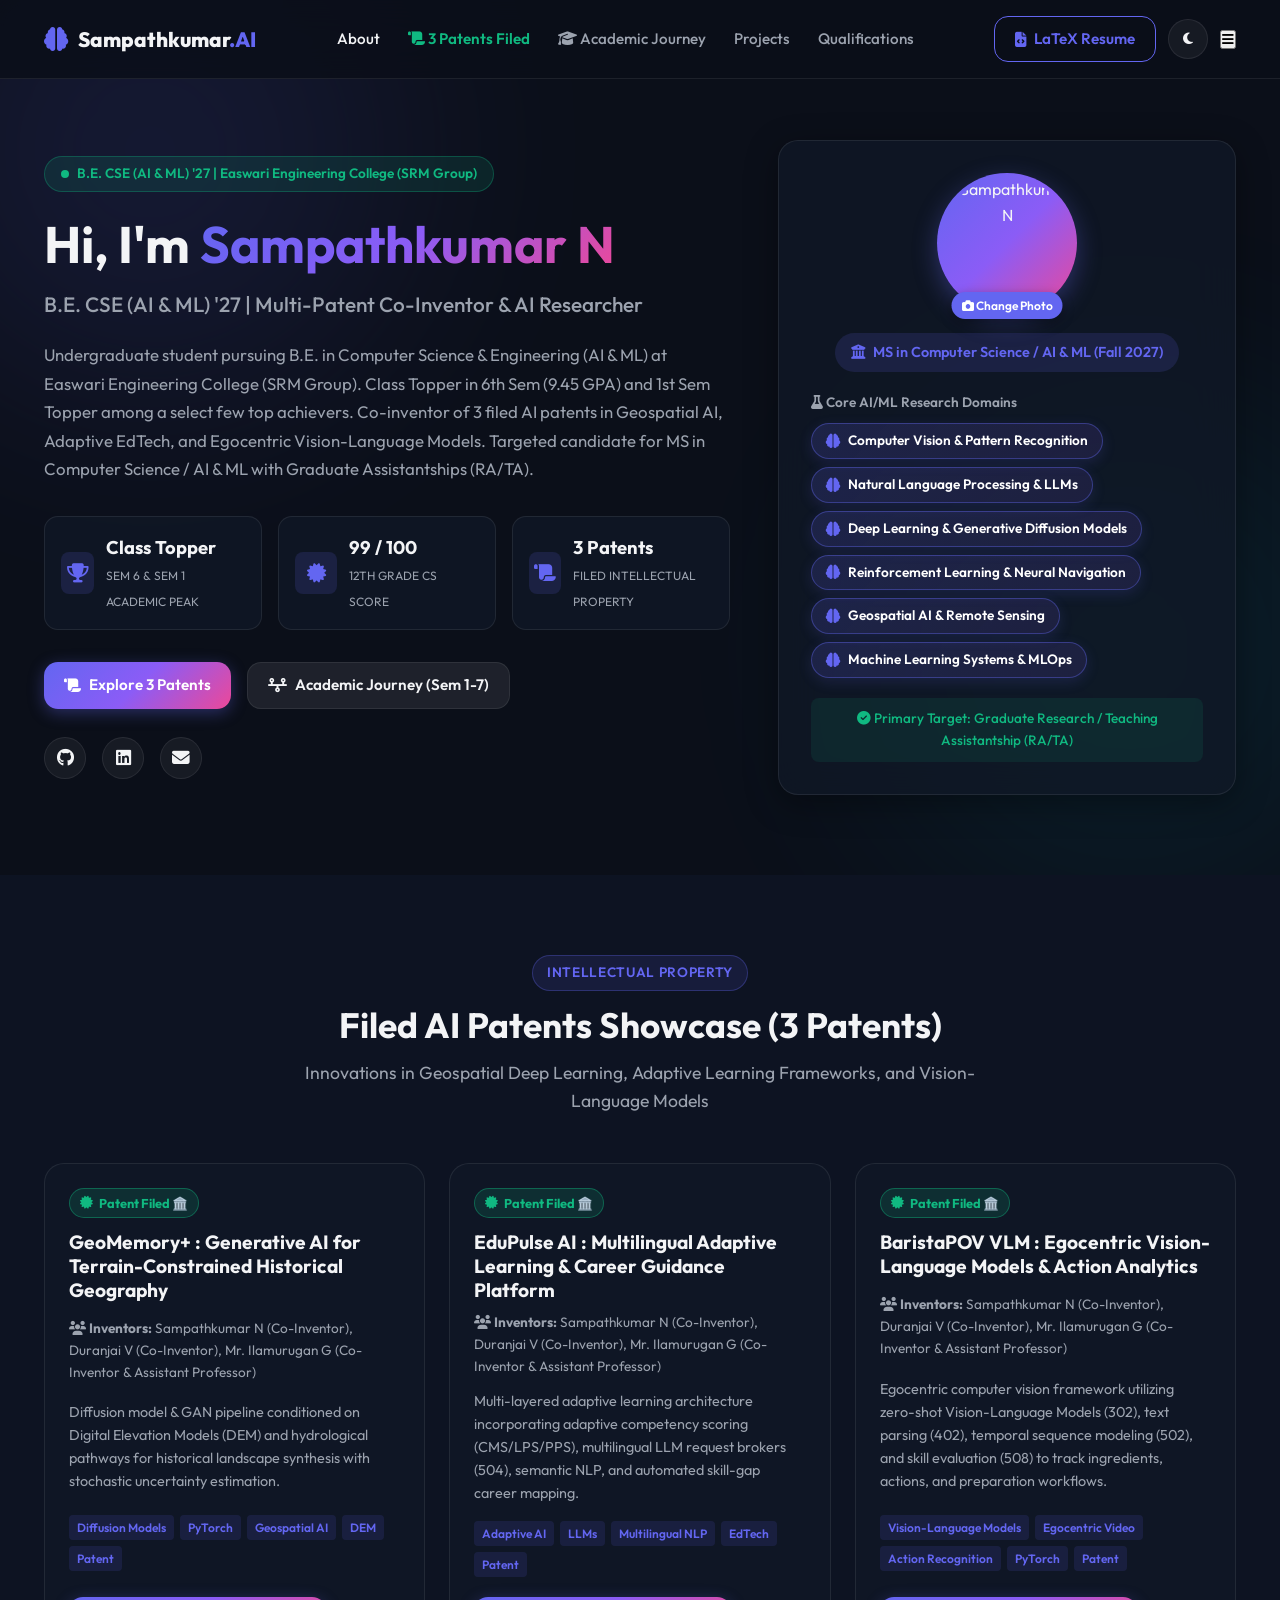
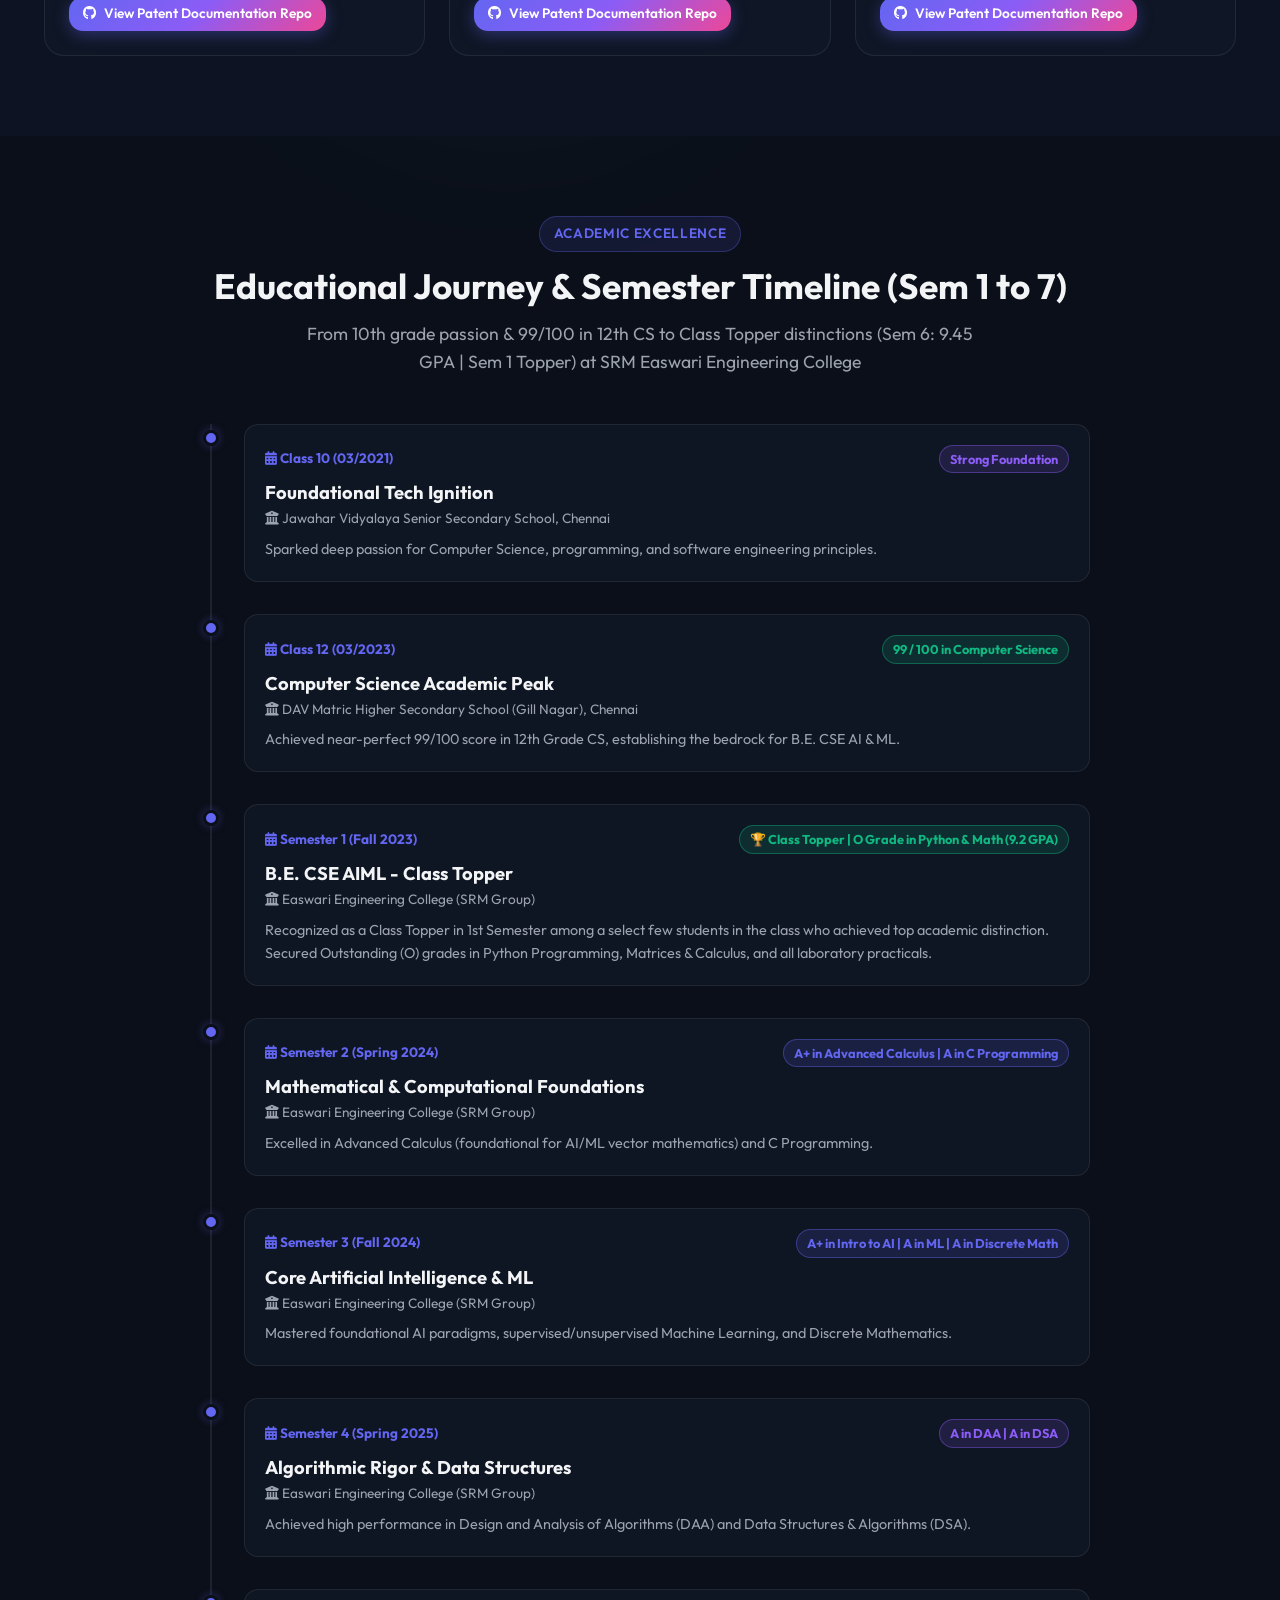
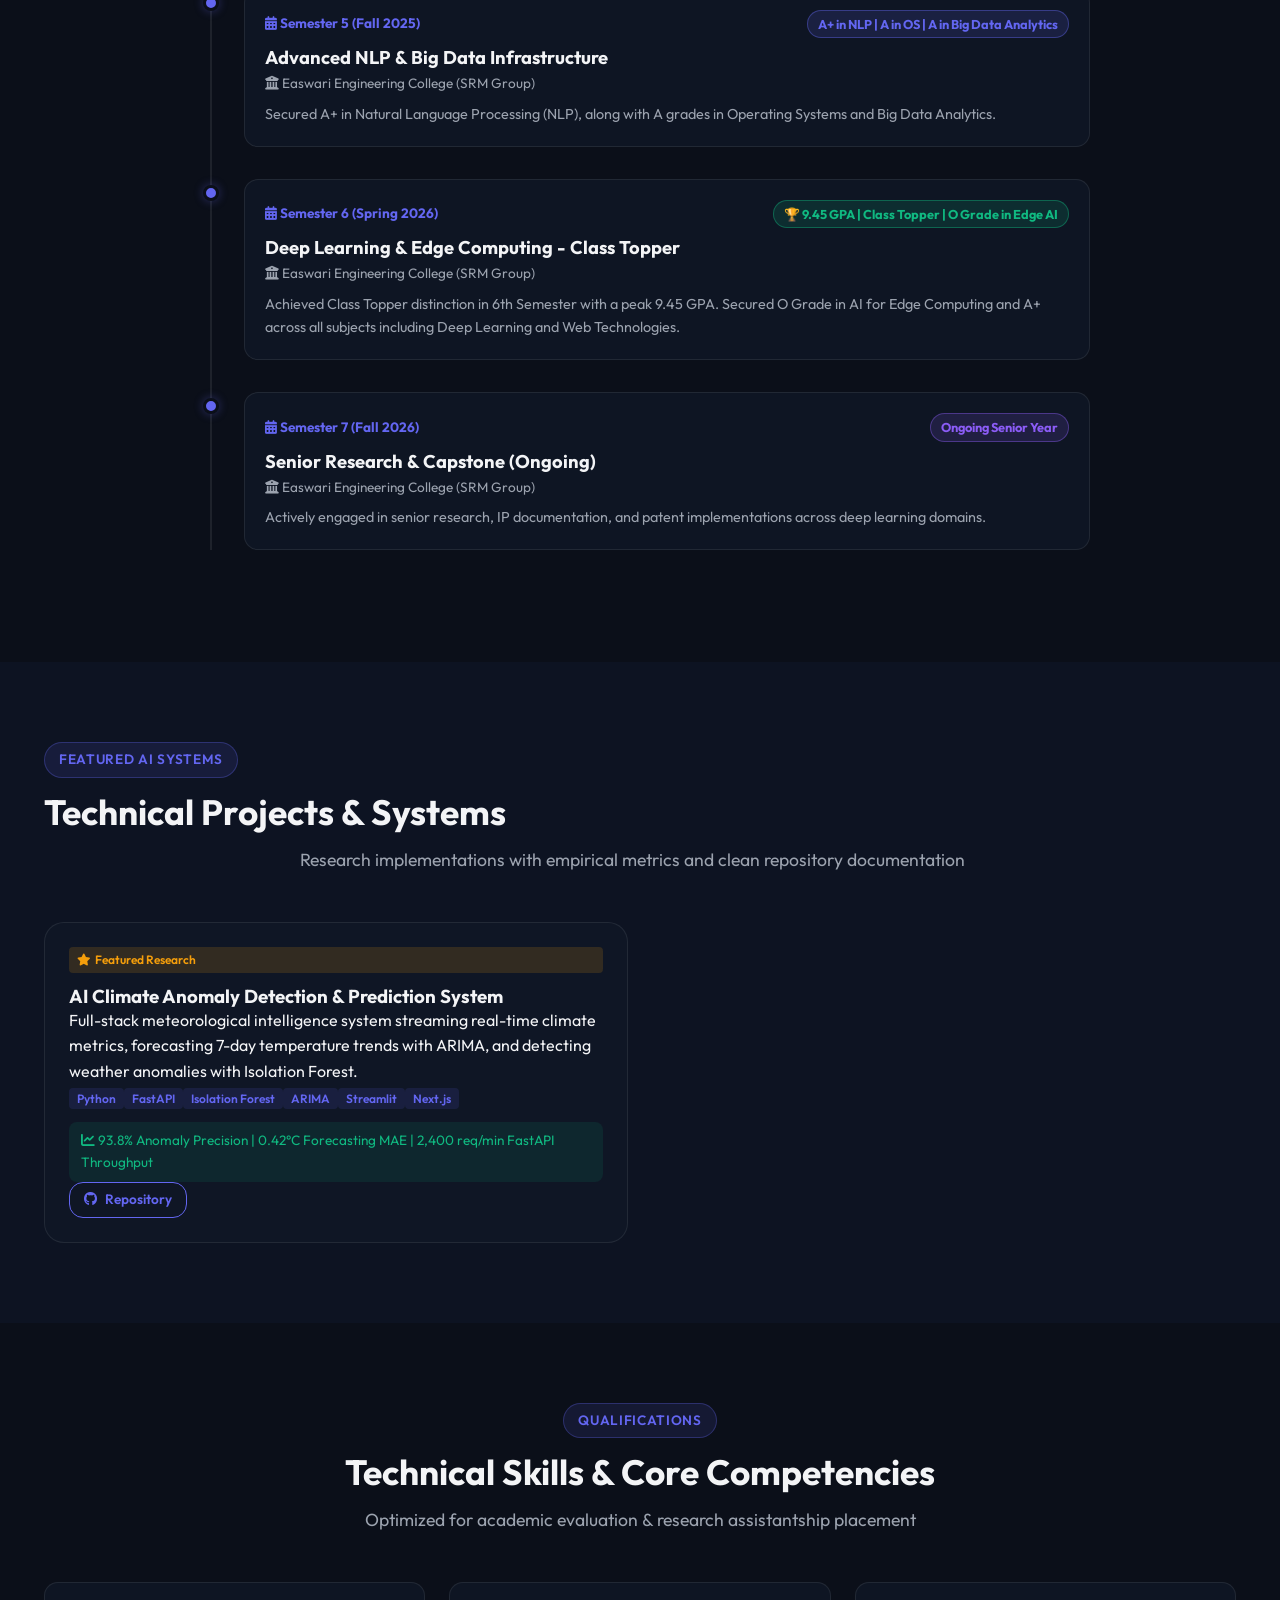
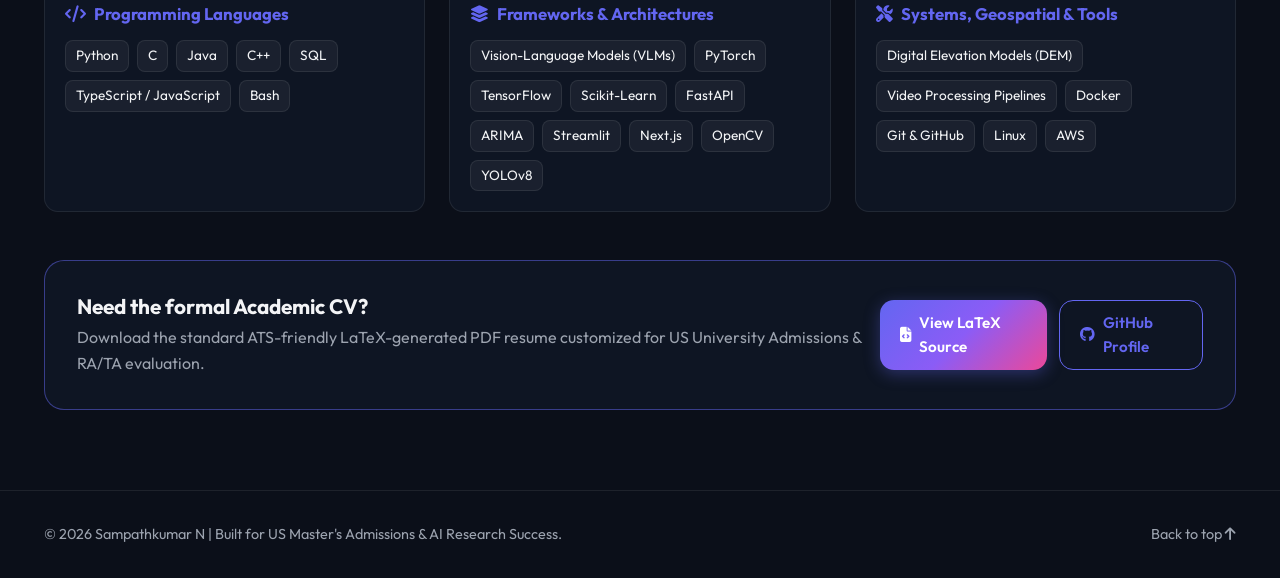
==== commit 4a7804a3: "feat: design chip-tag pills and update profile photo to profile1.jpg" ====
--- a/index.html
+++ b/index.html
@@ -123,7 +123,7 @@
             <!-- Interactive Avatar Container with Default Photo -->
             <div class="avatar-container">
               <div class="avatar-frame" id="avatar-frame">
-                <img id="profile-photo-img" src="profile.jpg?v=2" alt="Sampathkumar N" style="display: block; width: 100%; height: 100%; object-fit: cover; object-position: center top; border-radius: 50%;">
+                <img id="profile-photo-img" src="profile1.jpg?v=100" alt="Sampathkumar N" style="display: block; width: 100%; height: 100%; object-fit: cover; object-position: center top; border-radius: 50%;">
                 <div class="avatar-placeholder" id="avatar-placeholder" style="display: none;">
                   <i class="fa-solid fa-user-astronaut"></i>
                 </div>
--- a/style.css
+++ b/style.css
@@ -543,6 +543,33 @@
   color: var(--text-main);
 }
 
+.chip-tag {
+  display: inline-flex;
+  align-items: center;
+  gap: 8px;
+  background: linear-gradient(135deg, rgba(99, 102, 241, 0.18) 0%, rgba(139, 92, 246, 0.12) 100%);
+  border: 1px solid rgba(99, 102, 241, 0.4);
+  box-shadow: 0 4px 14px rgba(99, 102, 241, 0.15);
+  padding: 6px 14px;
+  border-radius: var(--radius-full);
+  font-size: 0.85rem;
+  font-weight: 600;
+  color: #ffffff;
+  transition: var(--transition);
+}
+
+.chip-tag i {
+  color: var(--primary);
+  font-size: 0.9rem;
+}
+
+.chip-tag:hover {
+  background: linear-gradient(135deg, rgba(99, 102, 241, 0.35) 0%, rgba(236, 72, 153, 0.25) 100%);
+  border-color: var(--primary);
+  transform: translateY(-2px);
+  box-shadow: 0 6px 18px rgba(99, 102, 241, 0.35);
+}
+
 .funding-objective {
   font-size: 0.85rem;
   color: var(--accent-emerald);
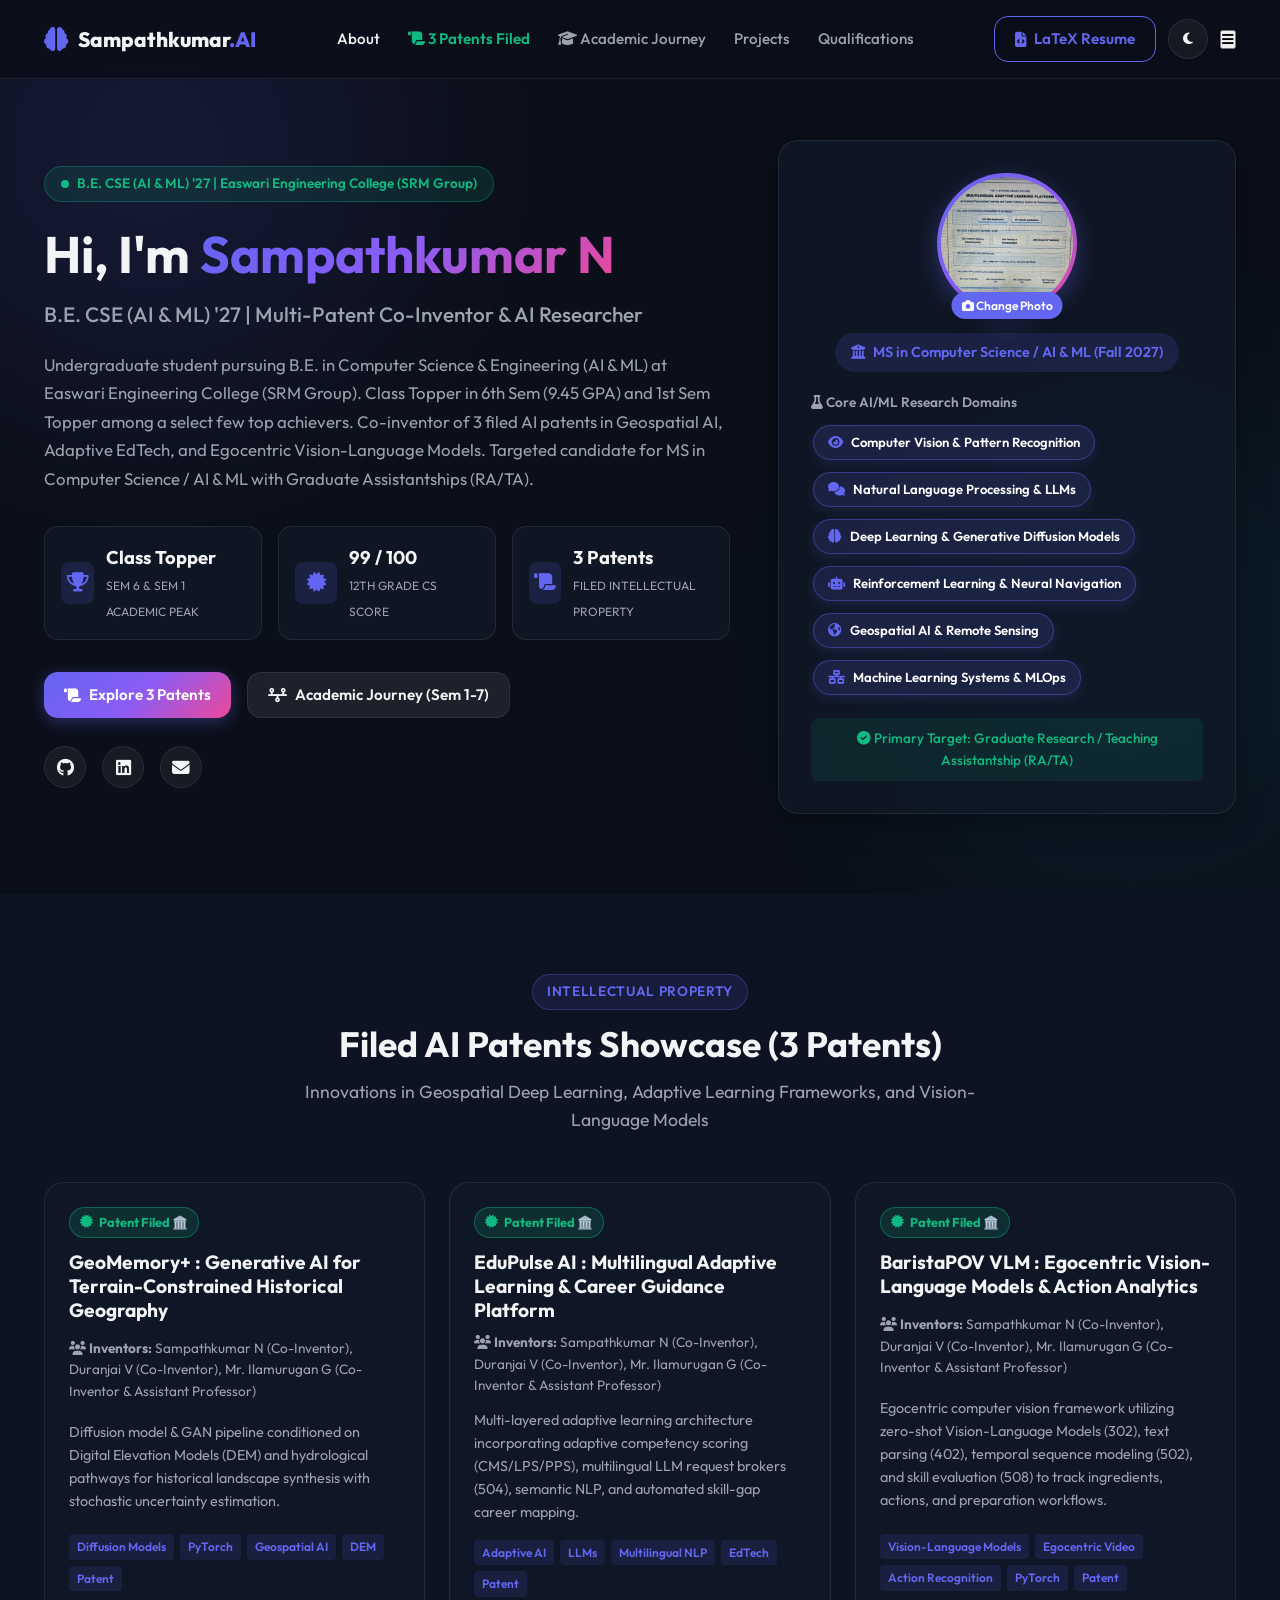
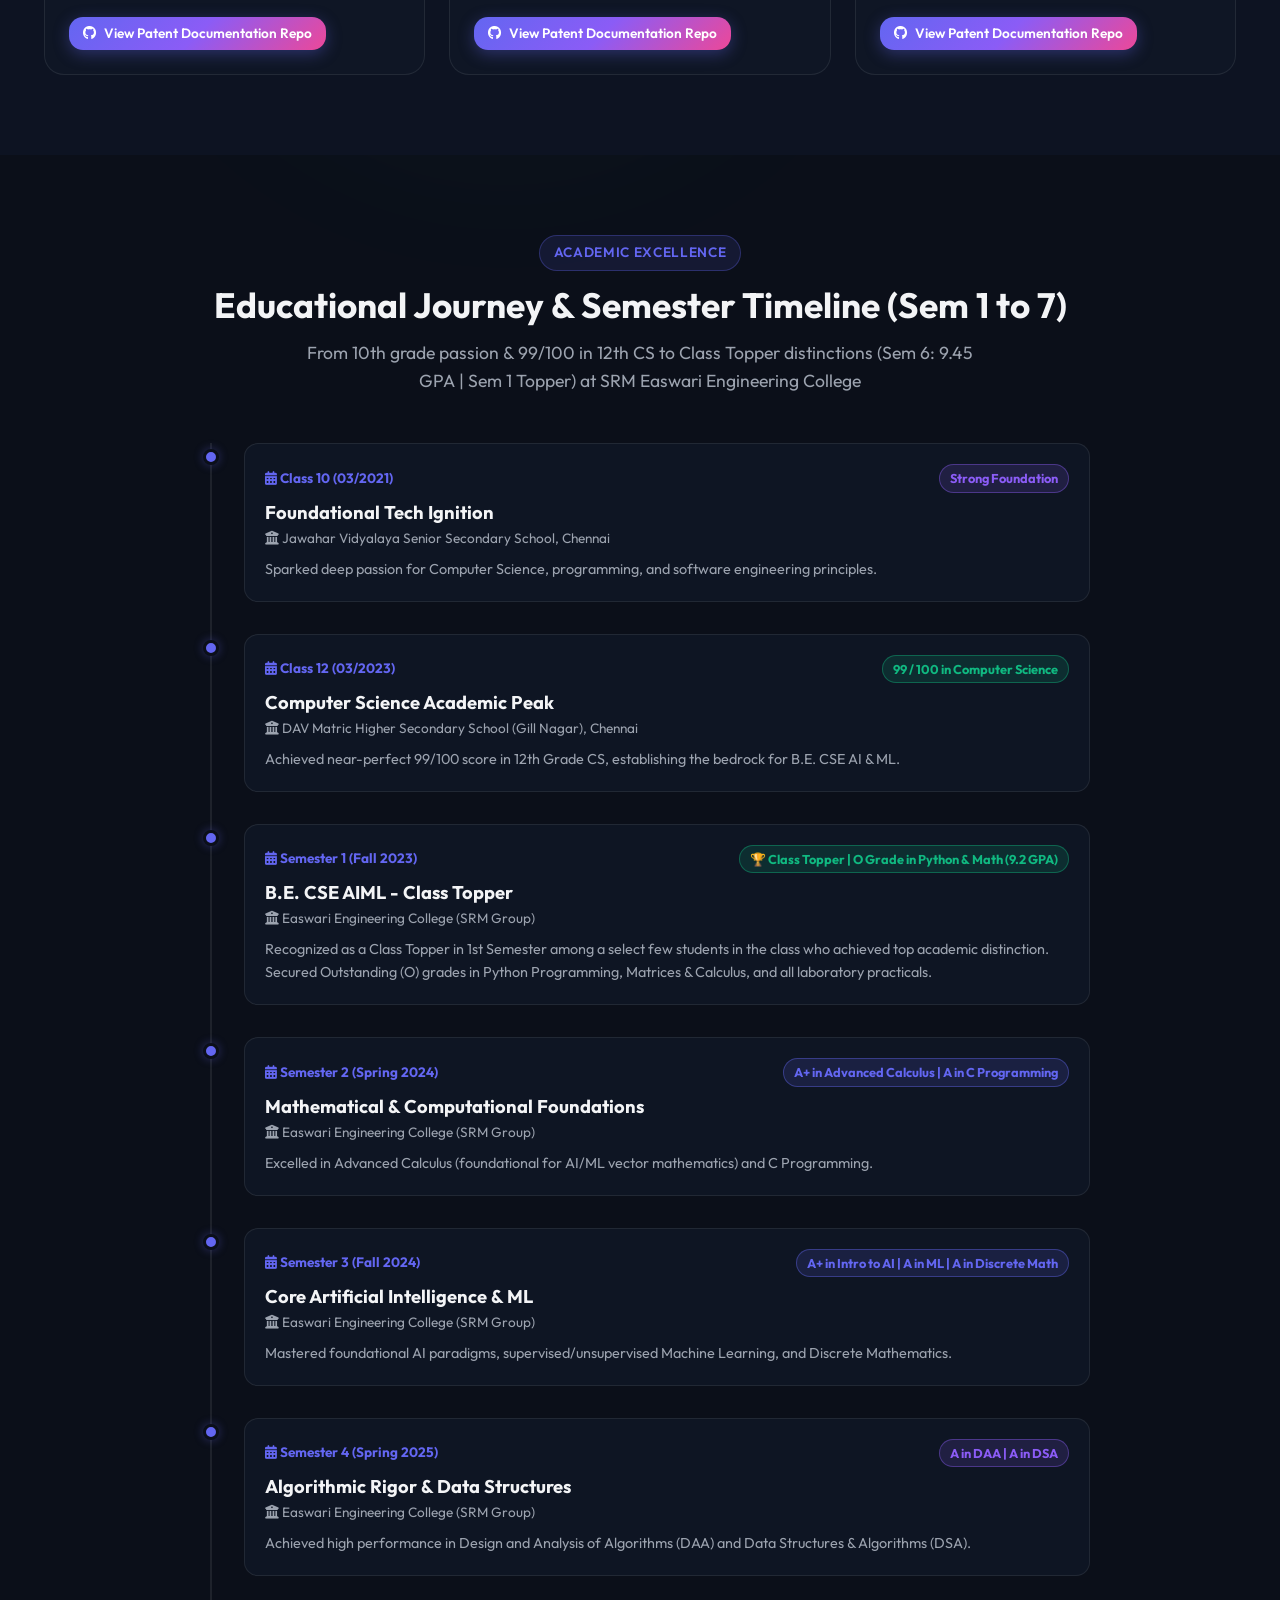
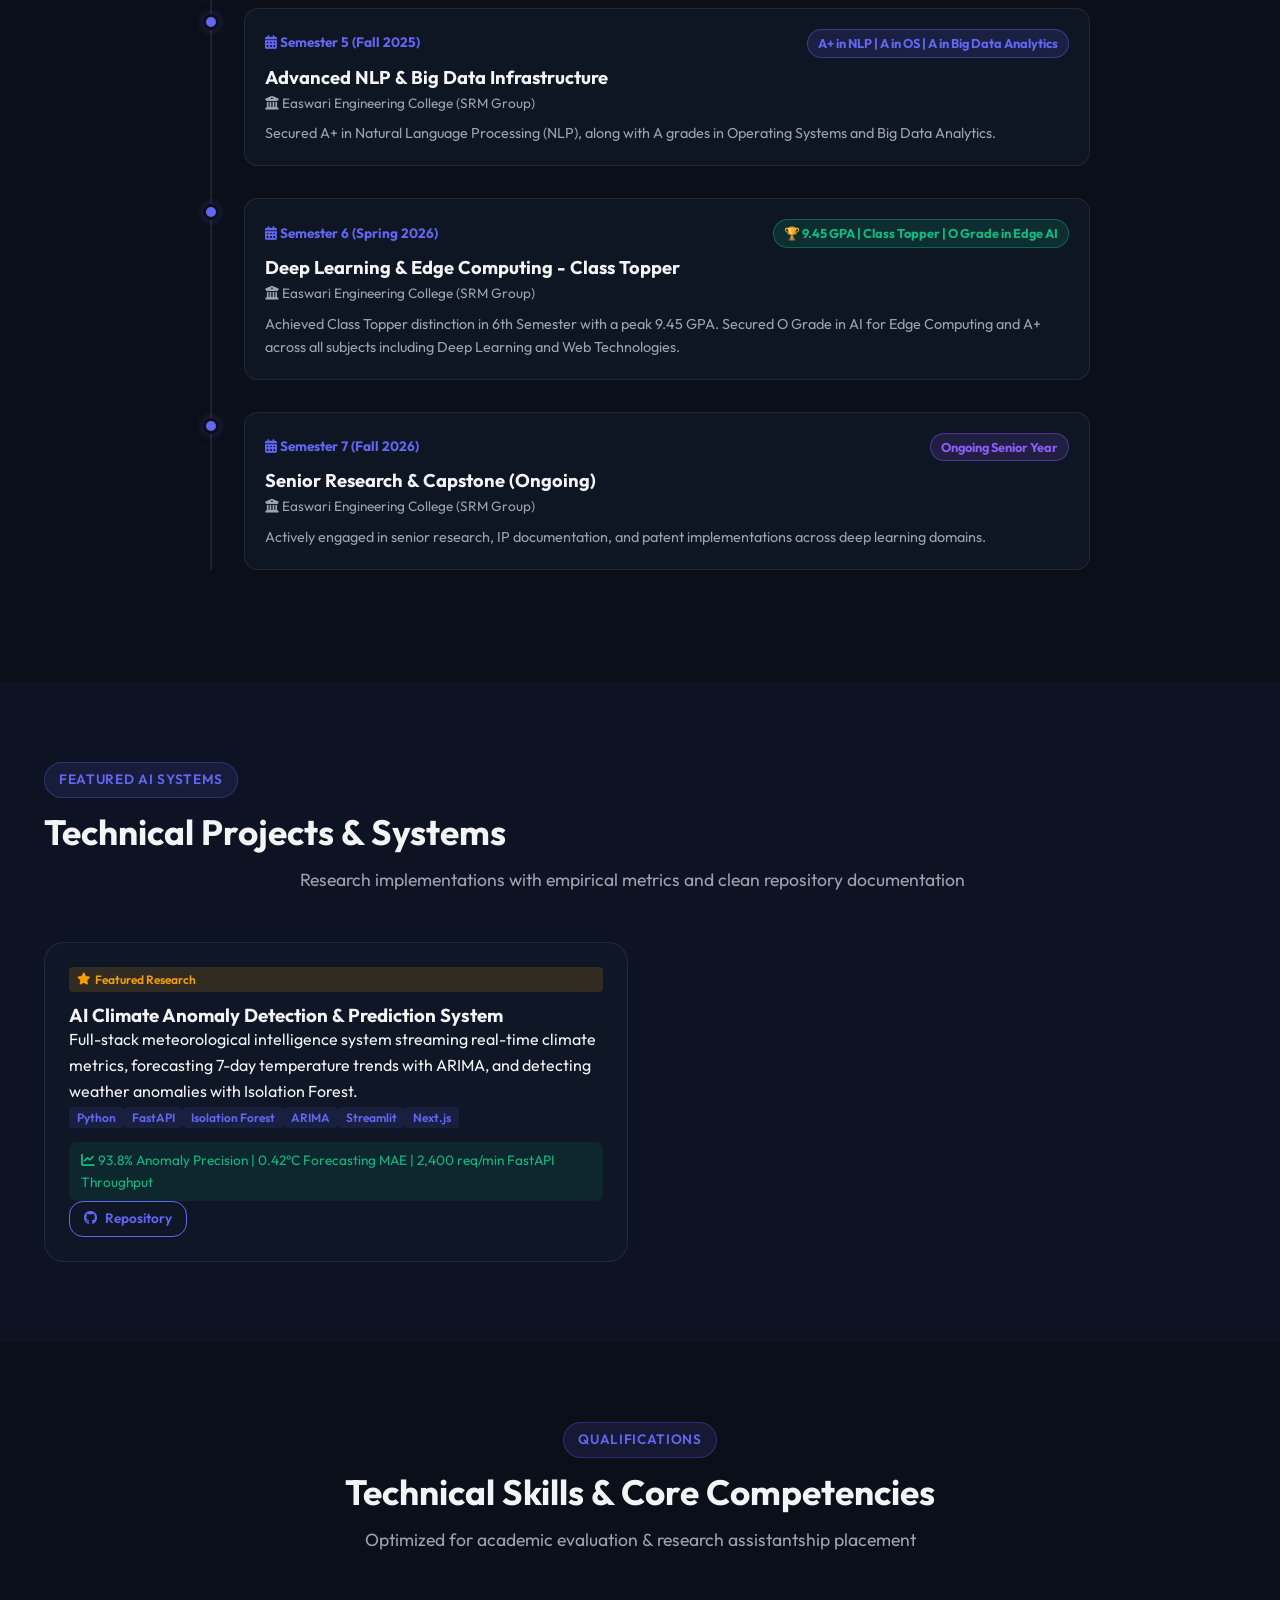
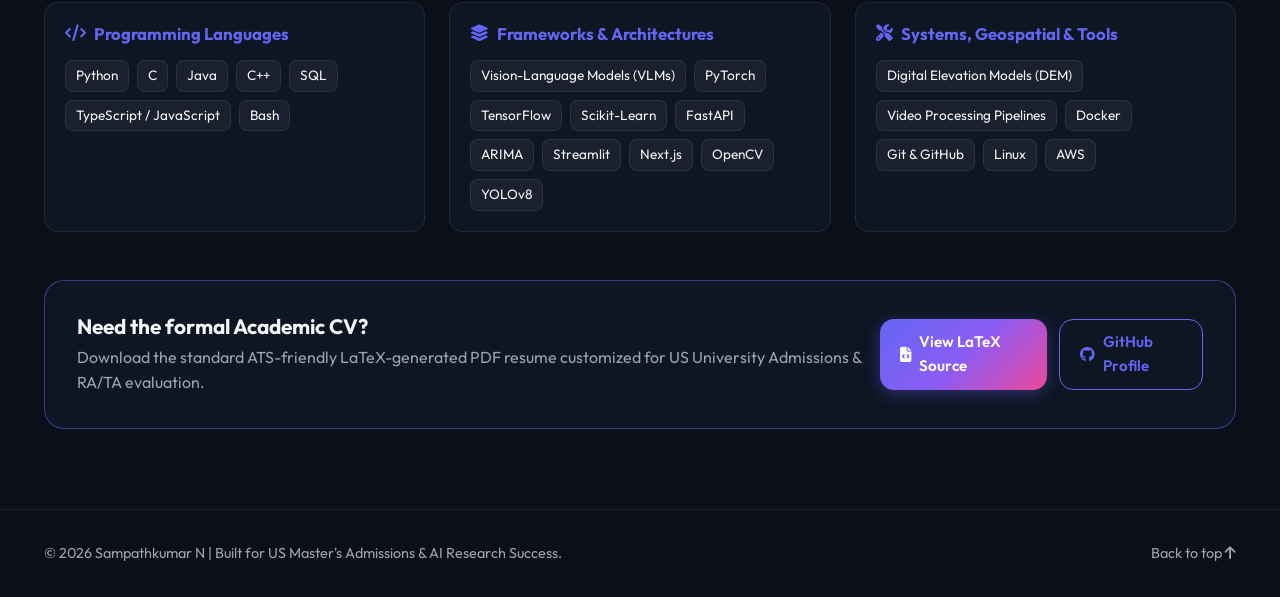
==== commit 8cc99f7c: "style: apply glowing glassmorphism pill styling to chip-tags" ====
--- a/index.html
+++ b/index.html
@@ -12,7 +12,7 @@
   <link href="https://fonts.googleapis.com/css2?family=Plus+Jakarta+Sans:wght@300;400;500;600;700;800&family=Outfit:wght@400;500;600;700;800&family=Fira+Code:wght@400;500&display=swap" rel="stylesheet">
   <link rel="stylesheet" href="https://cdnjs.cloudflare.com/ajax/libs/font-awesome/6.5.1/css/all.min.css">
   
-  <link rel="stylesheet" href="style.css">
+  <link rel="stylesheet" href="style.css?v=200">
 </head>
 <body>
   <!-- Ambient background lighting effects -->
@@ -123,7 +123,7 @@
             <!-- Interactive Avatar Container with Default Photo -->
             <div class="avatar-container">
               <div class="avatar-frame" id="avatar-frame">
-                <img id="profile-photo-img" src="profile1.jpg?v=100" alt="Sampathkumar N" style="display: block; width: 100%; height: 100%; object-fit: cover; object-position: center top; border-radius: 50%;">
+                <img id="profile-photo-img" src="profile.jpg?v=2" alt="Sampathkumar N" style="display: block; width: 100%; height: 100%; object-fit: cover; object-position: center top; border-radius: 50%;">
                 <div class="avatar-placeholder" id="avatar-placeholder" style="display: none;">
                   <i class="fa-solid fa-user-astronaut"></i>
                 </div>
@@ -260,6 +260,6 @@
     </div>
   </footer>
 
-  <script src="script.js?v=99"></script>
+  <script src="script.js?v=200"></script>
 </body>
 </html>
--- a/style.css
+++ b/style.css
@@ -534,40 +534,32 @@
   gap: 8px;
 }
 
-.tag {
-  background: rgba(255, 255, 255, 0.05);
-  border: 1px solid var(--glass-border);
-  padding: 4px 10px;
-  border-radius: var(--radius-sm);
-  font-size: 0.8rem;
-  color: var(--text-main);
-}
-
-.chip-tag {
+.tag, .chip-tag {
   display: inline-flex;
   align-items: center;
   gap: 8px;
-  background: linear-gradient(135deg, rgba(99, 102, 241, 0.18) 0%, rgba(139, 92, 246, 0.12) 100%);
+  background: rgba(99, 102, 241, 0.15);
   border: 1px solid rgba(99, 102, 241, 0.4);
-  box-shadow: 0 4px 14px rgba(99, 102, 241, 0.15);
+  box-shadow: 0 4px 12px rgba(99, 102, 241, 0.15);
   padding: 6px 14px;
-  border-radius: var(--radius-full);
-  font-size: 0.85rem;
+  border-radius: 9999px;
+  font-size: 0.82rem;
   font-weight: 600;
   color: #ffffff;
-  transition: var(--transition);
+  margin: 2px;
+  transition: all 0.2s ease;
 }
 
 .chip-tag i {
   color: var(--primary);
-  font-size: 0.9rem;
+  font-size: 0.85rem;
 }
 
 .chip-tag:hover {
-  background: linear-gradient(135deg, rgba(99, 102, 241, 0.35) 0%, rgba(236, 72, 153, 0.25) 100%);
+  background: rgba(99, 102, 241, 0.3);
   border-color: var(--primary);
   transform: translateY(-2px);
-  box-shadow: 0 6px 18px rgba(99, 102, 241, 0.35);
+  box-shadow: 0 6px 16px rgba(99, 102, 241, 0.3);
 }
 
 .funding-objective {
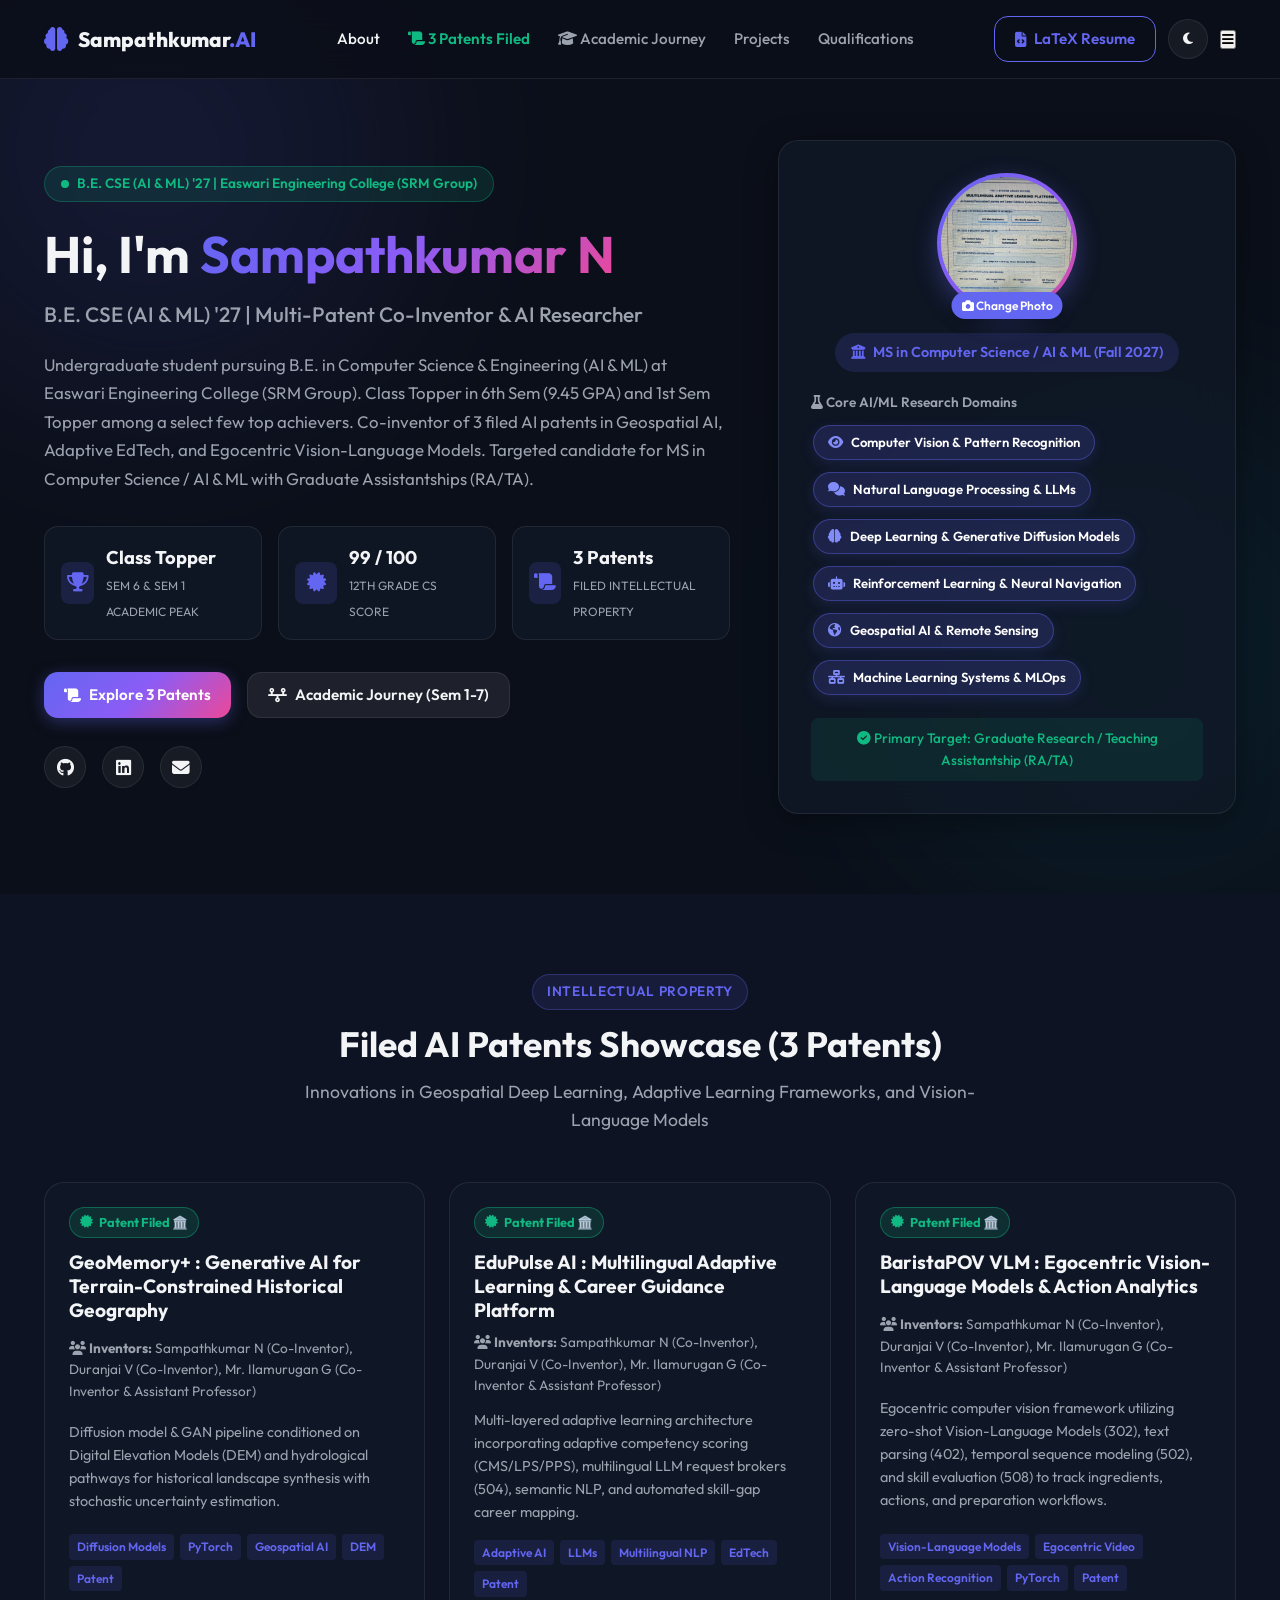
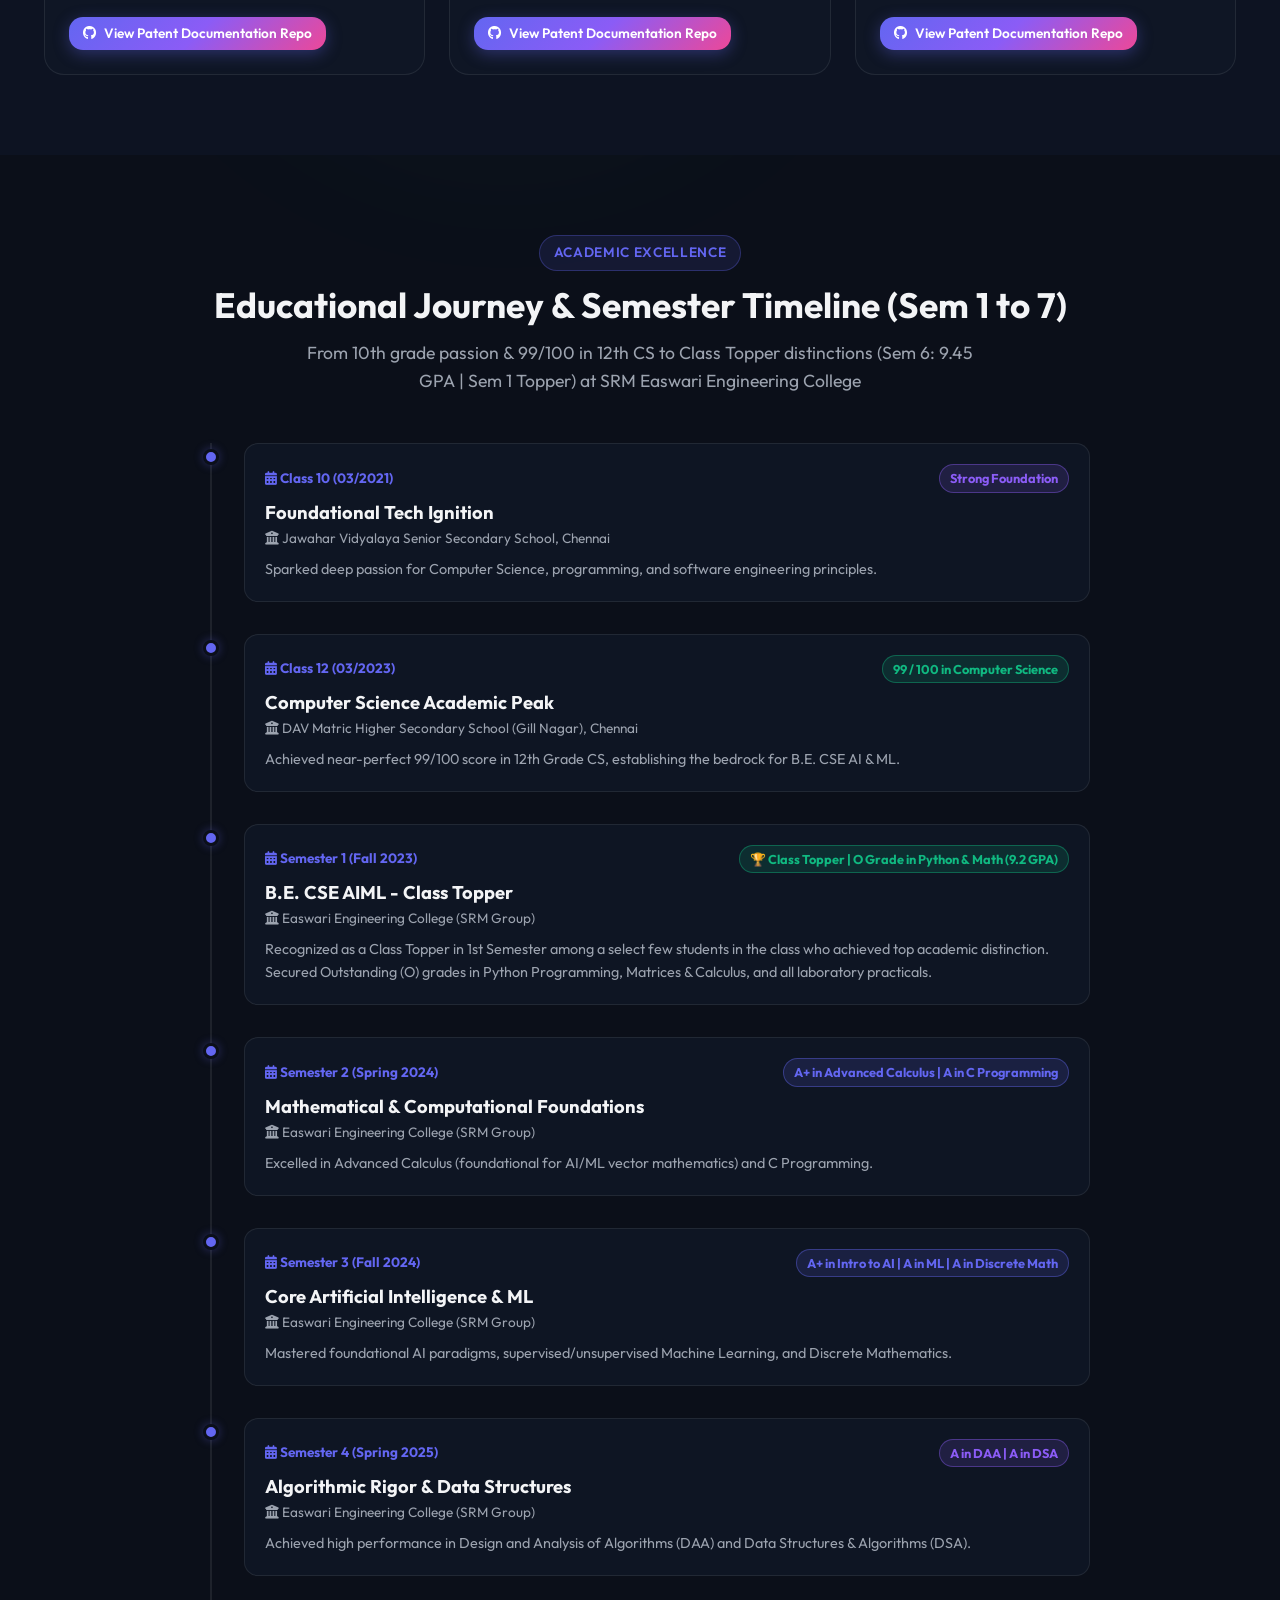
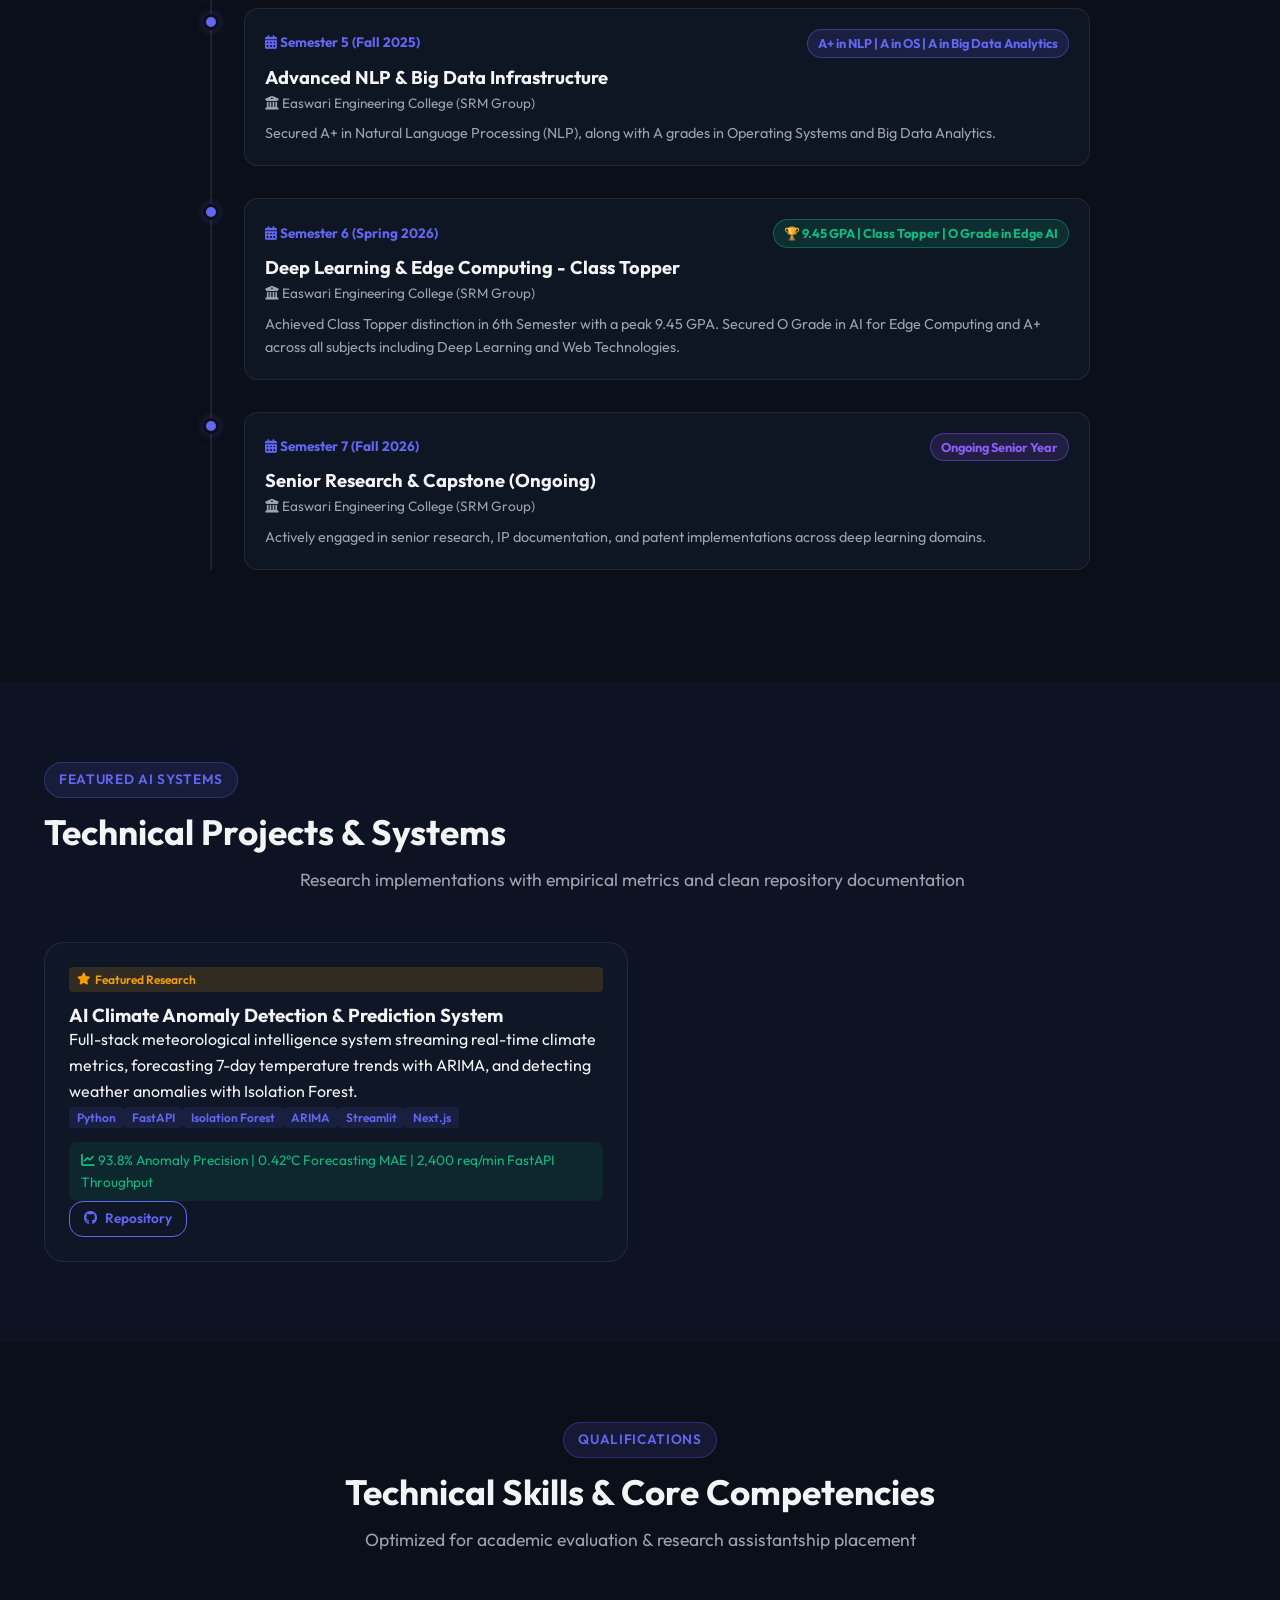
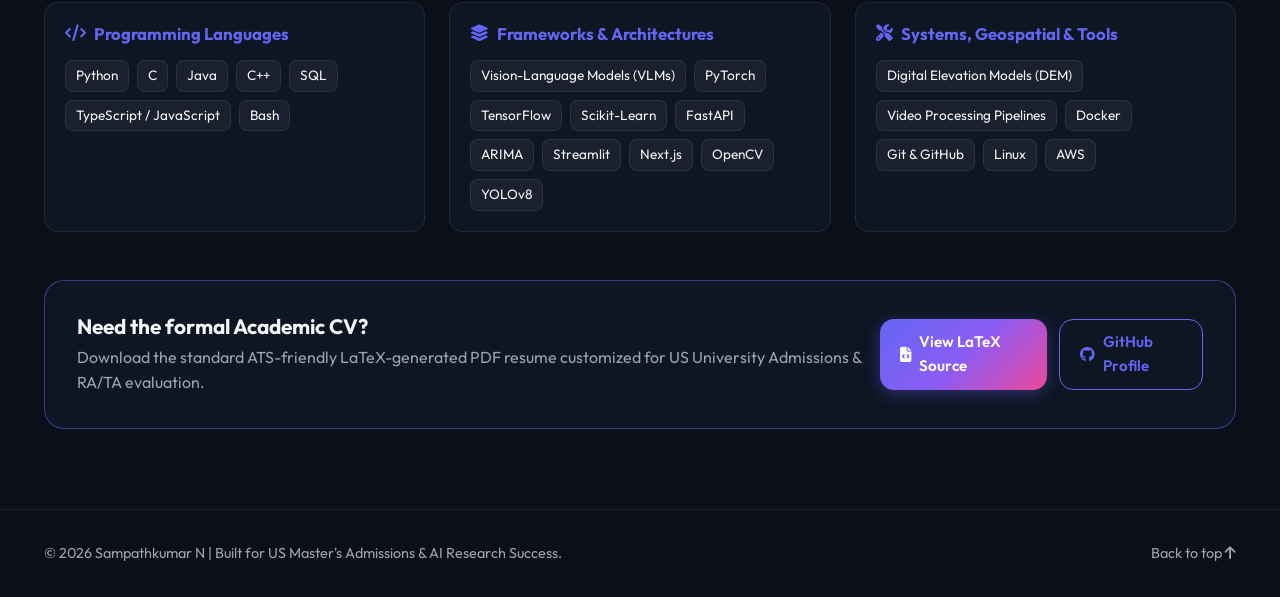
==== commit 2f15be92: "fix: embed explicit inline style block for guaranteed chip-tag pill styling" ====
--- a/index.html
+++ b/index.html
@@ -12,7 +12,40 @@
   <link href="https://fonts.googleapis.com/css2?family=Plus+Jakarta+Sans:wght@300;400;500;600;700;800&family=Outfit:wght@400;500;600;700;800&family=Fira+Code:wght@400;500&display=swap" rel="stylesheet">
   <link rel="stylesheet" href="https://cdnjs.cloudflare.com/ajax/libs/font-awesome/6.5.1/css/all.min.css">
   
-  <link rel="stylesheet" href="style.css?v=200">
+  <link rel="stylesheet" href="style.css?v=999">
+  <style>
+    .tags-wrapper {
+      display: flex !important;
+      flex-wrap: wrap !important;
+      gap: 8px !important;
+      margin-top: 8px !important;
+    }
+    .chip-tag {
+      display: inline-flex !important;
+      align-items: center !important;
+      gap: 8px !important;
+      background: rgba(99, 102, 241, 0.18) !important;
+      border: 1px solid rgba(99, 102, 241, 0.4) !important;
+      box-shadow: 0 4px 14px rgba(99, 102, 241, 0.15) !important;
+      padding: 6px 14px !important;
+      border-radius: 9999px !important;
+      font-size: 0.82rem !important;
+      font-weight: 600 !important;
+      color: #ffffff !important;
+      margin: 2px !important;
+      transition: all 0.2s ease !important;
+    }
+    .chip-tag i {
+      color: #818cf8 !important;
+      font-size: 0.85rem !important;
+    }
+    .chip-tag:hover {
+      background: rgba(99, 102, 241, 0.35) !important;
+      border-color: #6366f1 !important;
+      transform: translateY(-2px) !important;
+      box-shadow: 0 6px 18px rgba(99, 102, 241, 0.35) !important;
+    }
+  </style>
 </head>
 <body>
   <!-- Ambient background lighting effects -->
@@ -123,7 +156,7 @@
             <!-- Interactive Avatar Container with Default Photo -->
             <div class="avatar-container">
               <div class="avatar-frame" id="avatar-frame">
-                <img id="profile-photo-img" src="profile.jpg?v=2" alt="Sampathkumar N" style="display: block; width: 100%; height: 100%; object-fit: cover; object-position: center top; border-radius: 50%;">
+                <img id="profile-photo-img" src="profile1.jpg?v=100" alt="Sampathkumar N" style="display: block; width: 100%; height: 100%; object-fit: cover; object-position: center top; border-radius: 50%;">
                 <div class="avatar-placeholder" id="avatar-placeholder" style="display: none;">
                   <i class="fa-solid fa-user-astronaut"></i>
                 </div>
@@ -260,6 +293,6 @@
     </div>
   </footer>
 
-  <script src="script.js?v=200"></script>
+  <script src="script.js?v=99"></script>
 </body>
 </html>
--- a/style.css
+++ b/style.css
@@ -534,32 +534,41 @@
   gap: 8px;
 }
 
+.tag {
+  background: rgba(255, 255, 255, 0.05);
+  border: 1px solid var(--glass-border);
+  padding: 4px 10px;
+  border-radius: var(--radius-sm);
+  font-size: 0.8rem;
+  color: var(--text-main);
+}
+
 .tag, .chip-tag {
-  display: inline-flex;
-  align-items: center;
-  gap: 8px;
-  background: rgba(99, 102, 241, 0.15);
-  border: 1px solid rgba(99, 102, 241, 0.4);
-  box-shadow: 0 4px 12px rgba(99, 102, 241, 0.15);
-  padding: 6px 14px;
-  border-radius: 9999px;
-  font-size: 0.82rem;
-  font-weight: 600;
-  color: #ffffff;
-  margin: 2px;
-  transition: all 0.2s ease;
+  display: inline-flex !important;
+  align-items: center !important;
+  gap: 8px !important;
+  background: rgba(99, 102, 241, 0.18) !important;
+  border: 1px solid rgba(99, 102, 241, 0.4) !important;
+  box-shadow: 0 4px 14px rgba(99, 102, 241, 0.15) !important;
+  padding: 6px 14px !important;
+  border-radius: 9999px !important;
+  font-size: 0.82rem !important;
+  font-weight: 600 !important;
+  color: #ffffff !important;
+  margin: 2px !important;
+  transition: all 0.2s ease !important;
 }
 
 .chip-tag i {
-  color: var(--primary);
-  font-size: 0.85rem;
+  color: #818cf8 !important;
+  font-size: 0.85rem !important;
 }
 
 .chip-tag:hover {
-  background: rgba(99, 102, 241, 0.3);
-  border-color: var(--primary);
-  transform: translateY(-2px);
-  box-shadow: 0 6px 16px rgba(99, 102, 241, 0.3);
+  background: rgba(99, 102, 241, 0.35) !important;
+  border-color: #6366f1 !important;
+  transform: translateY(-2px) !important;
+  box-shadow: 0 6px 18px rgba(99, 102, 241, 0.35) !important;
 }
 
 .funding-objective {
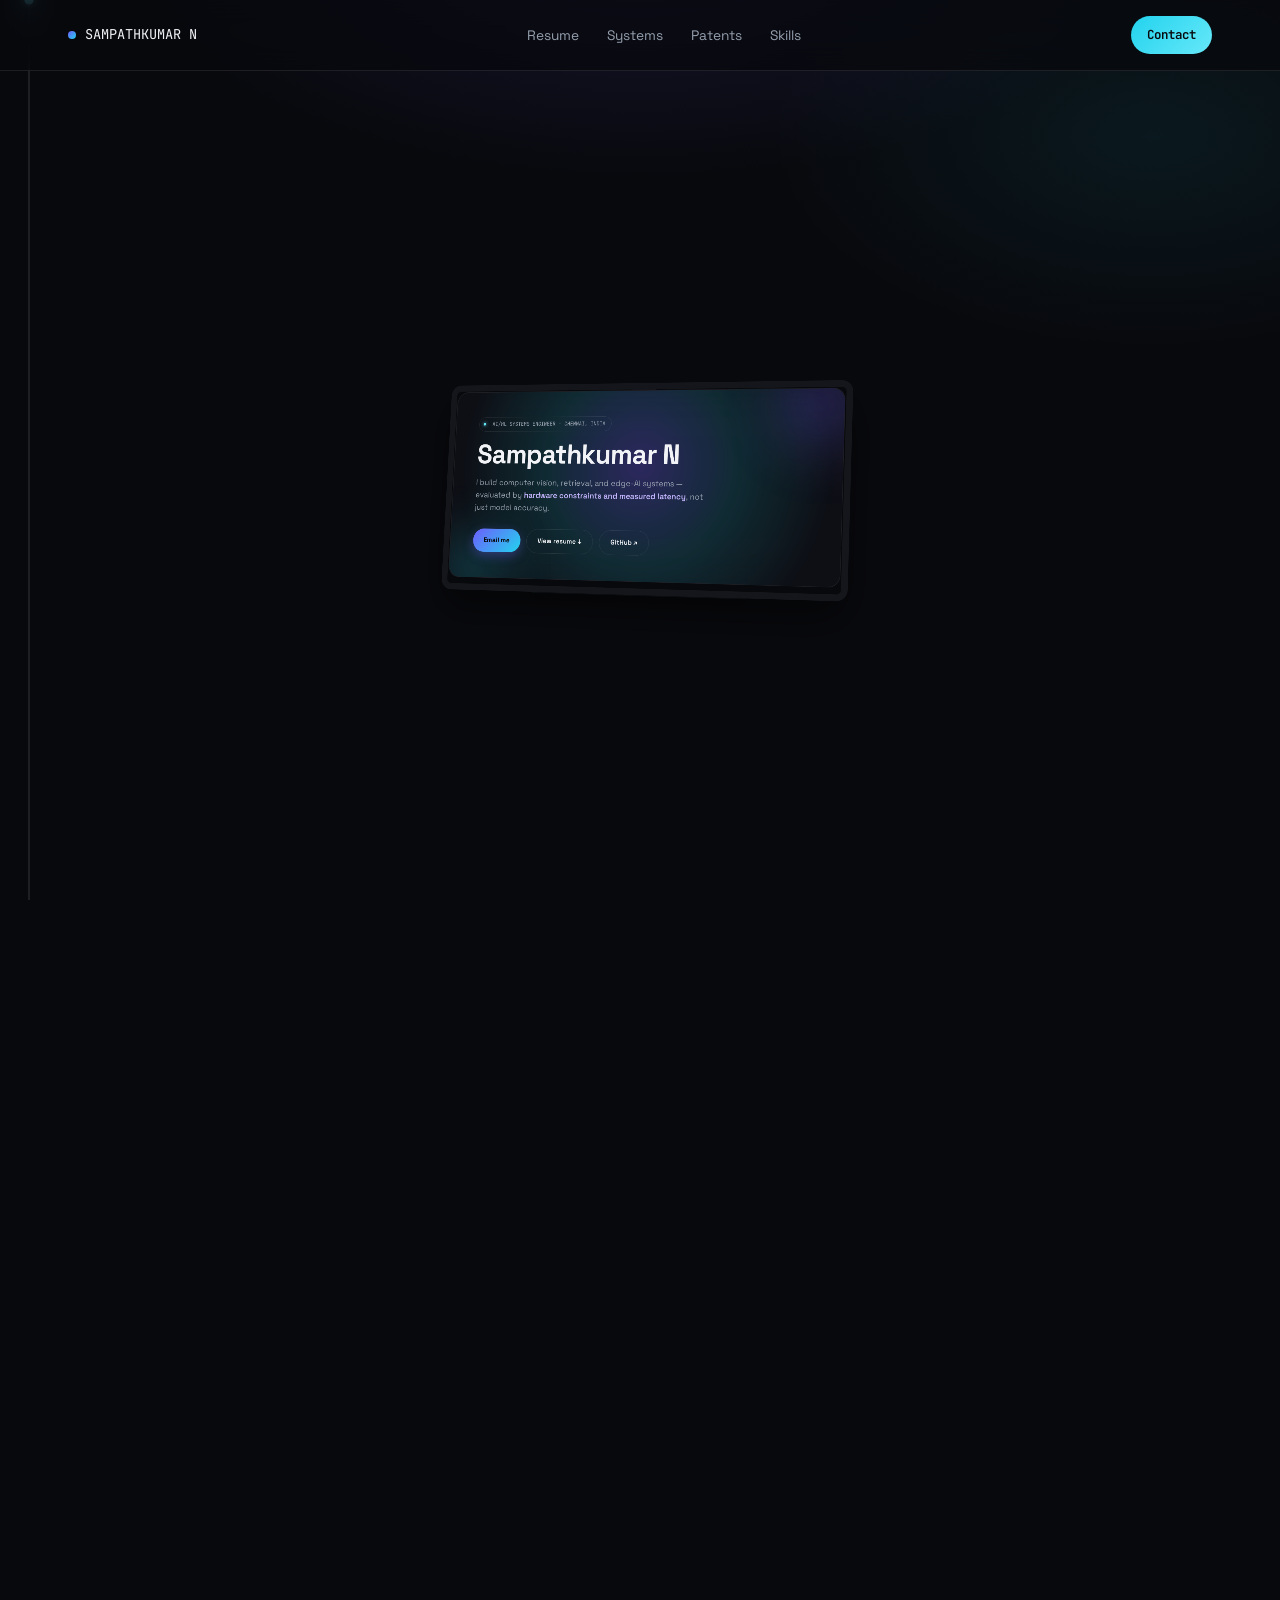
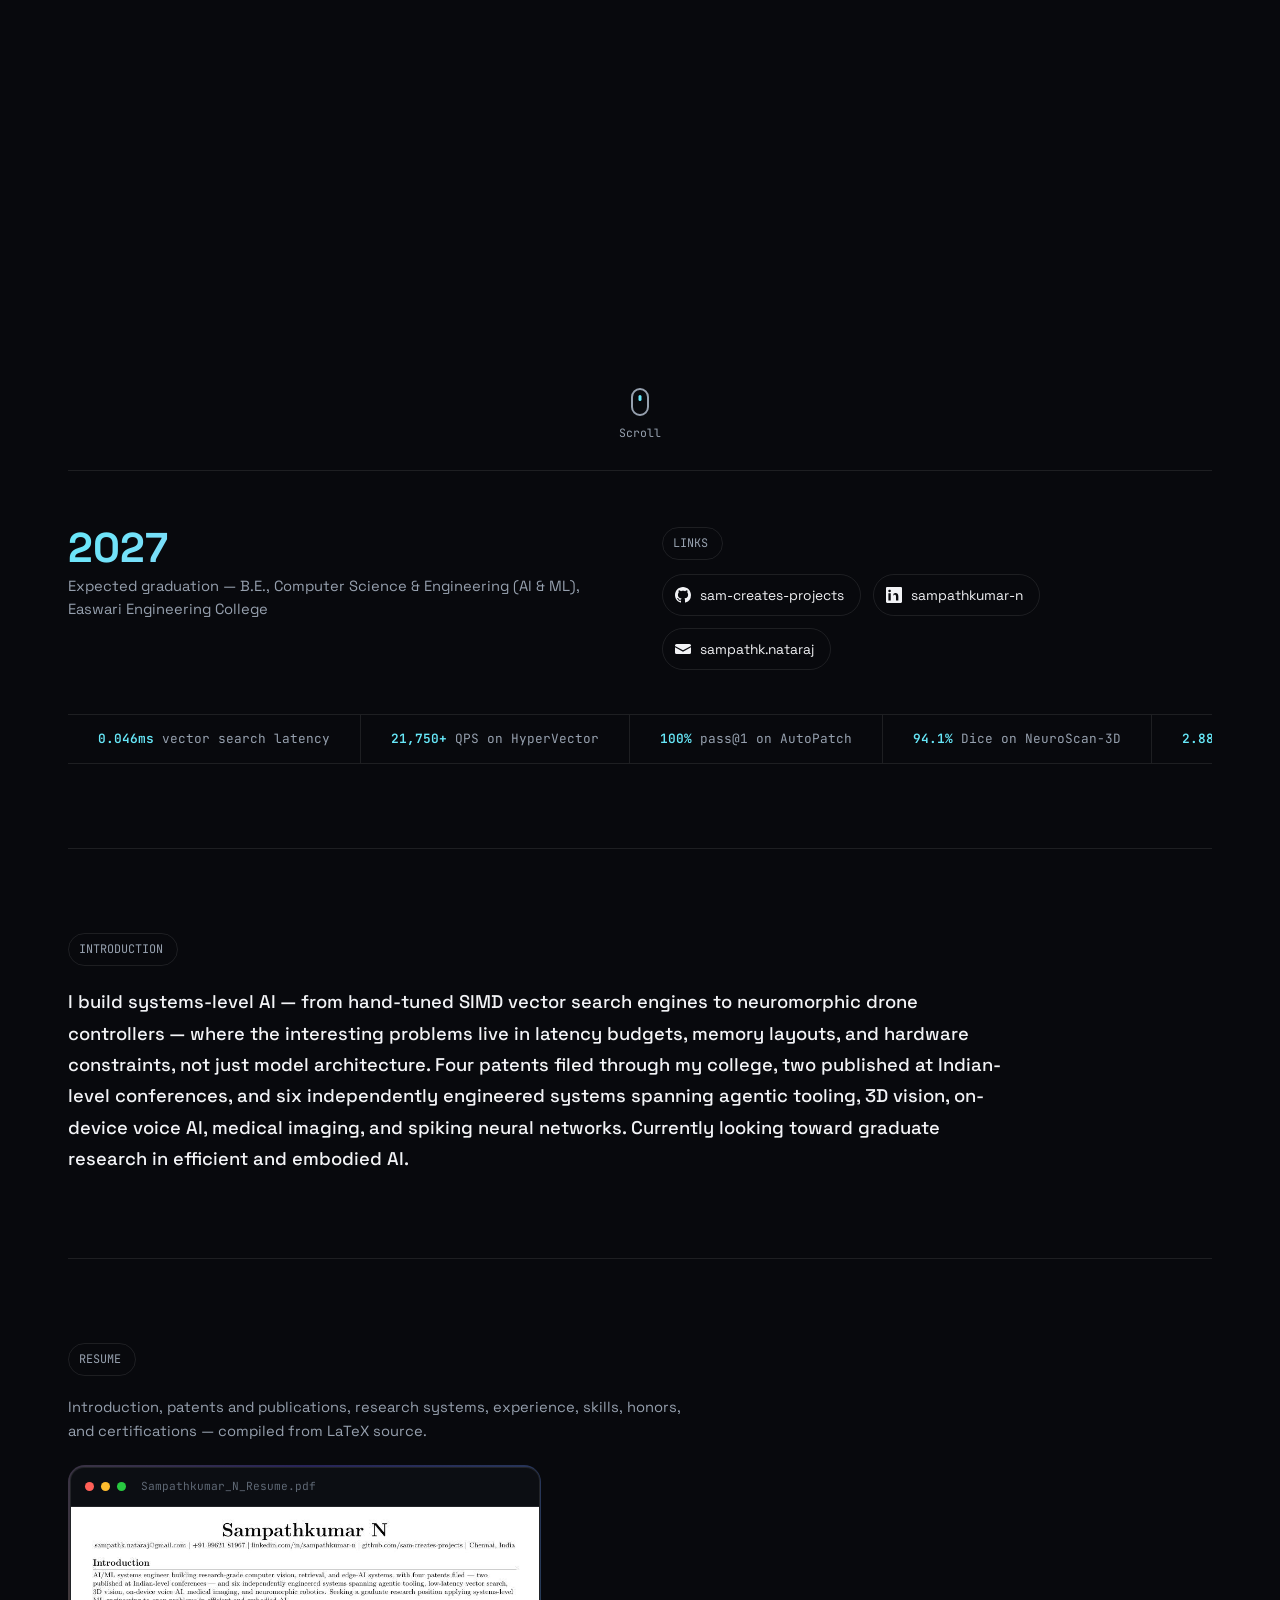
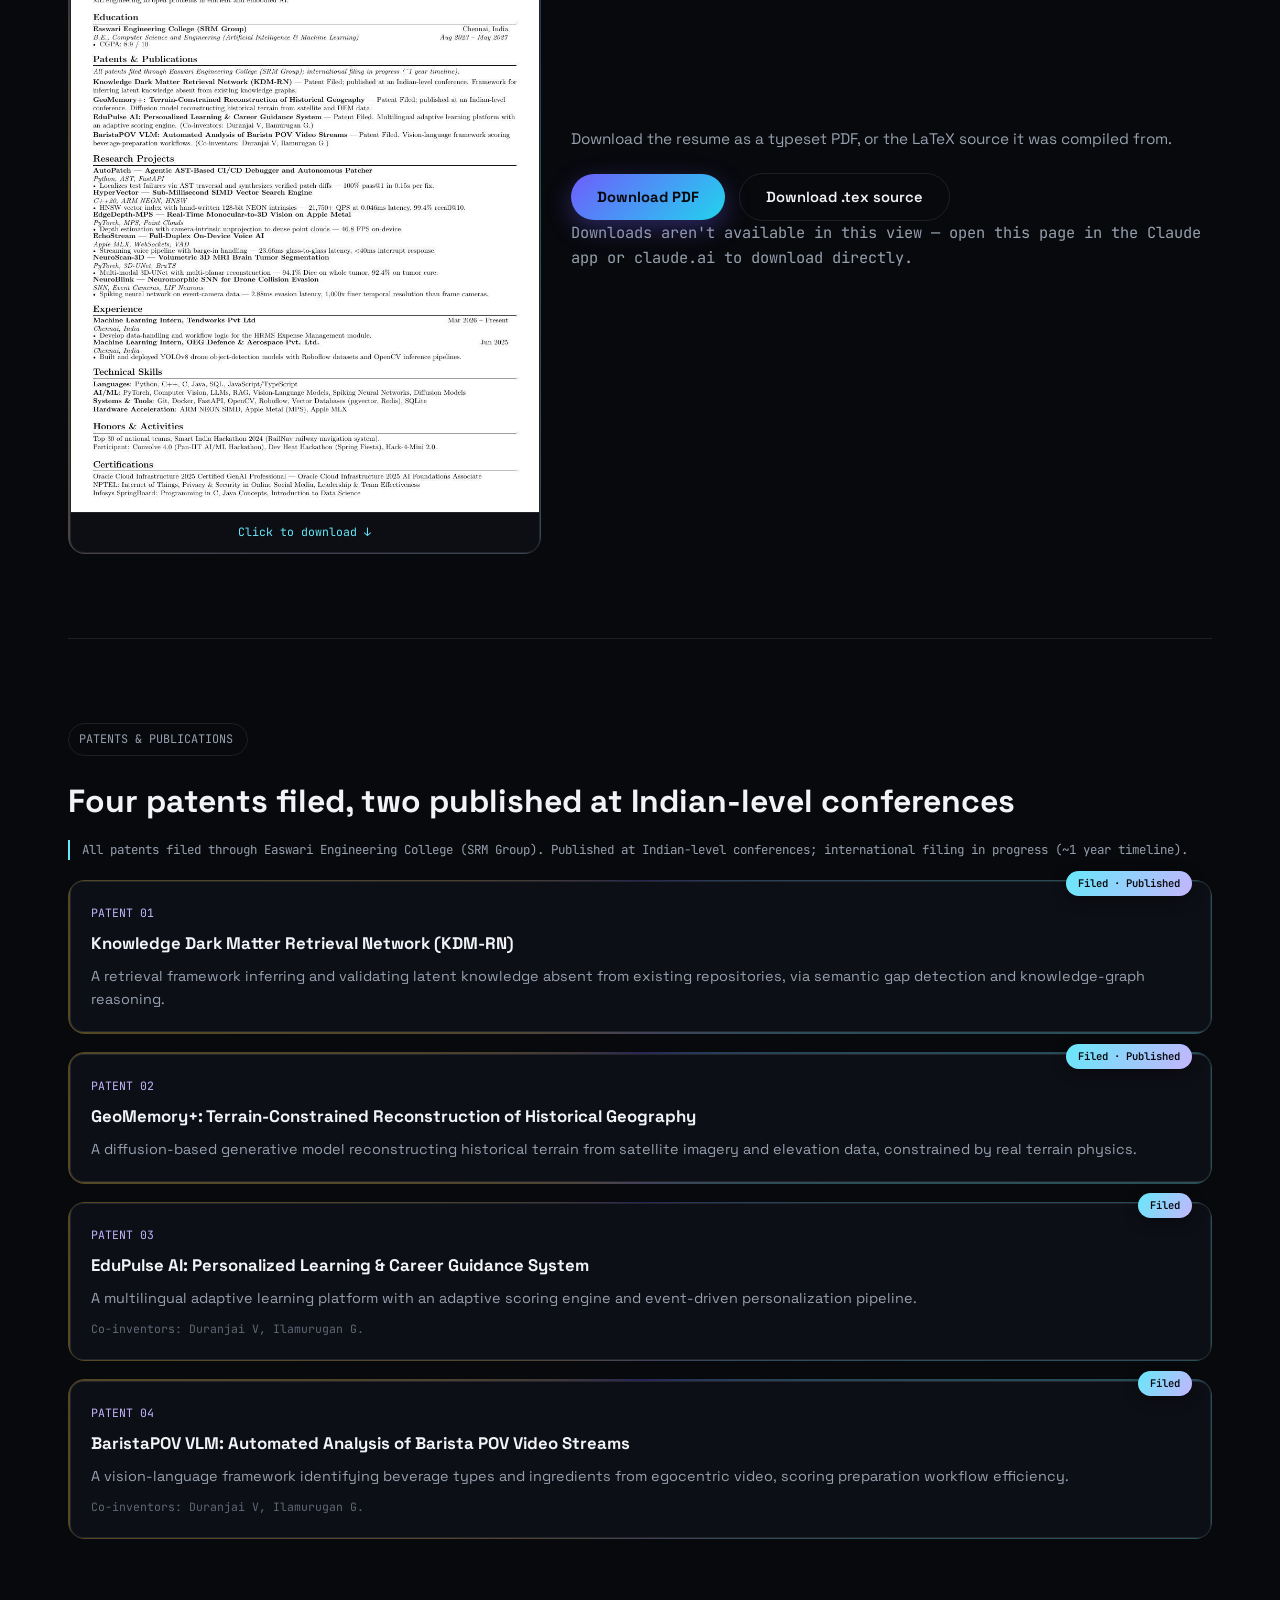
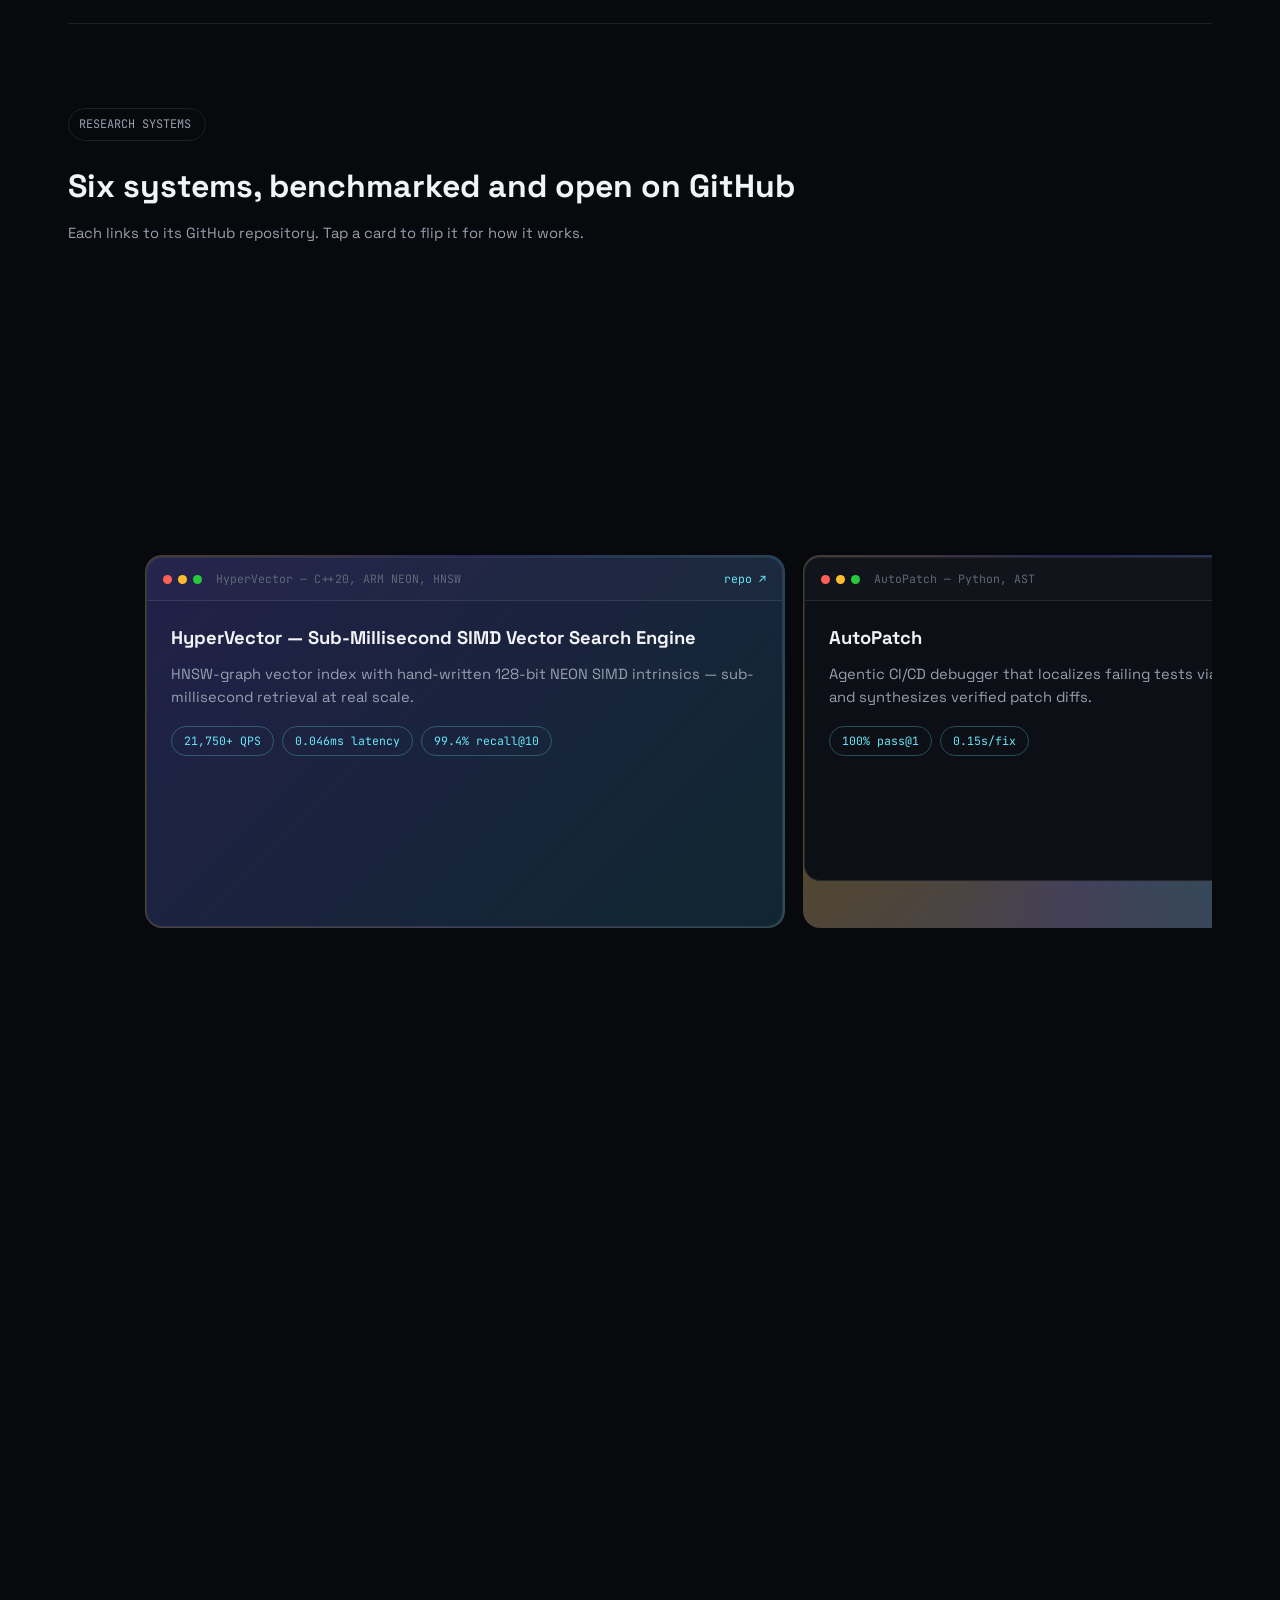
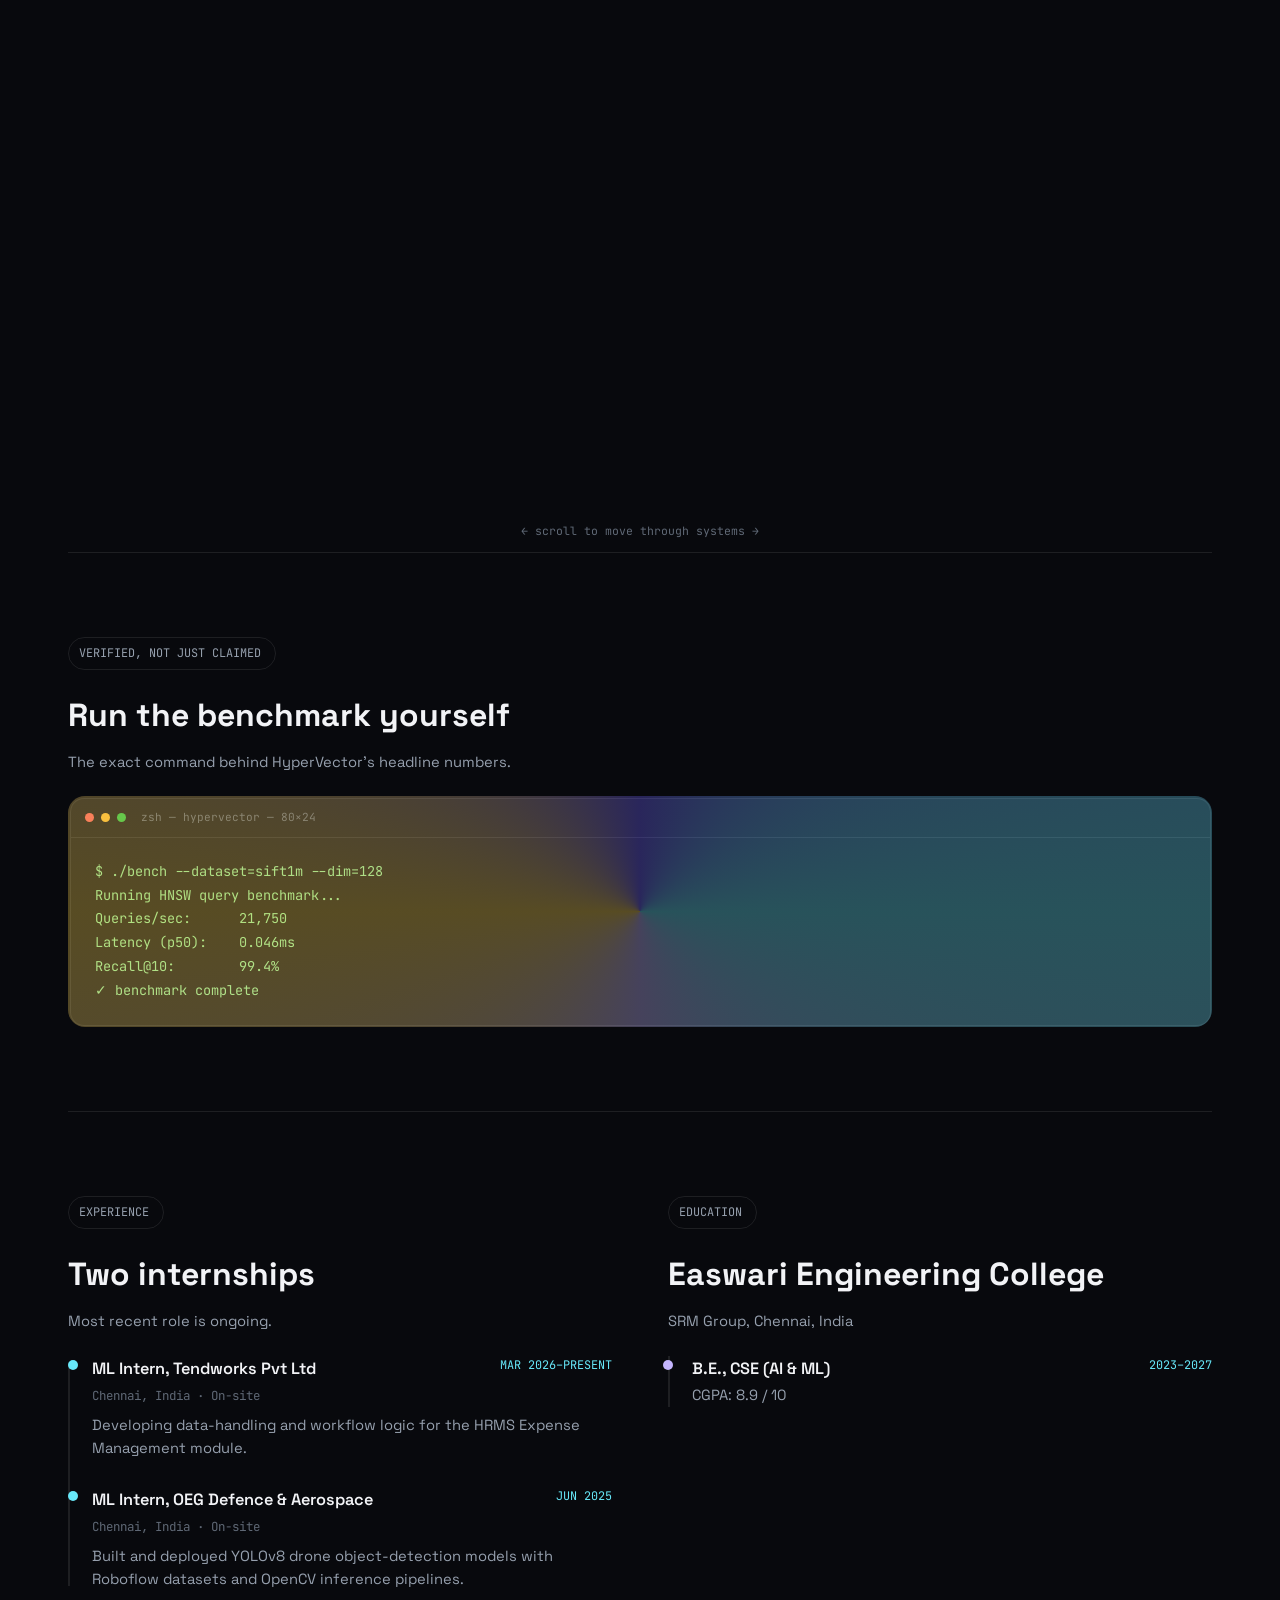
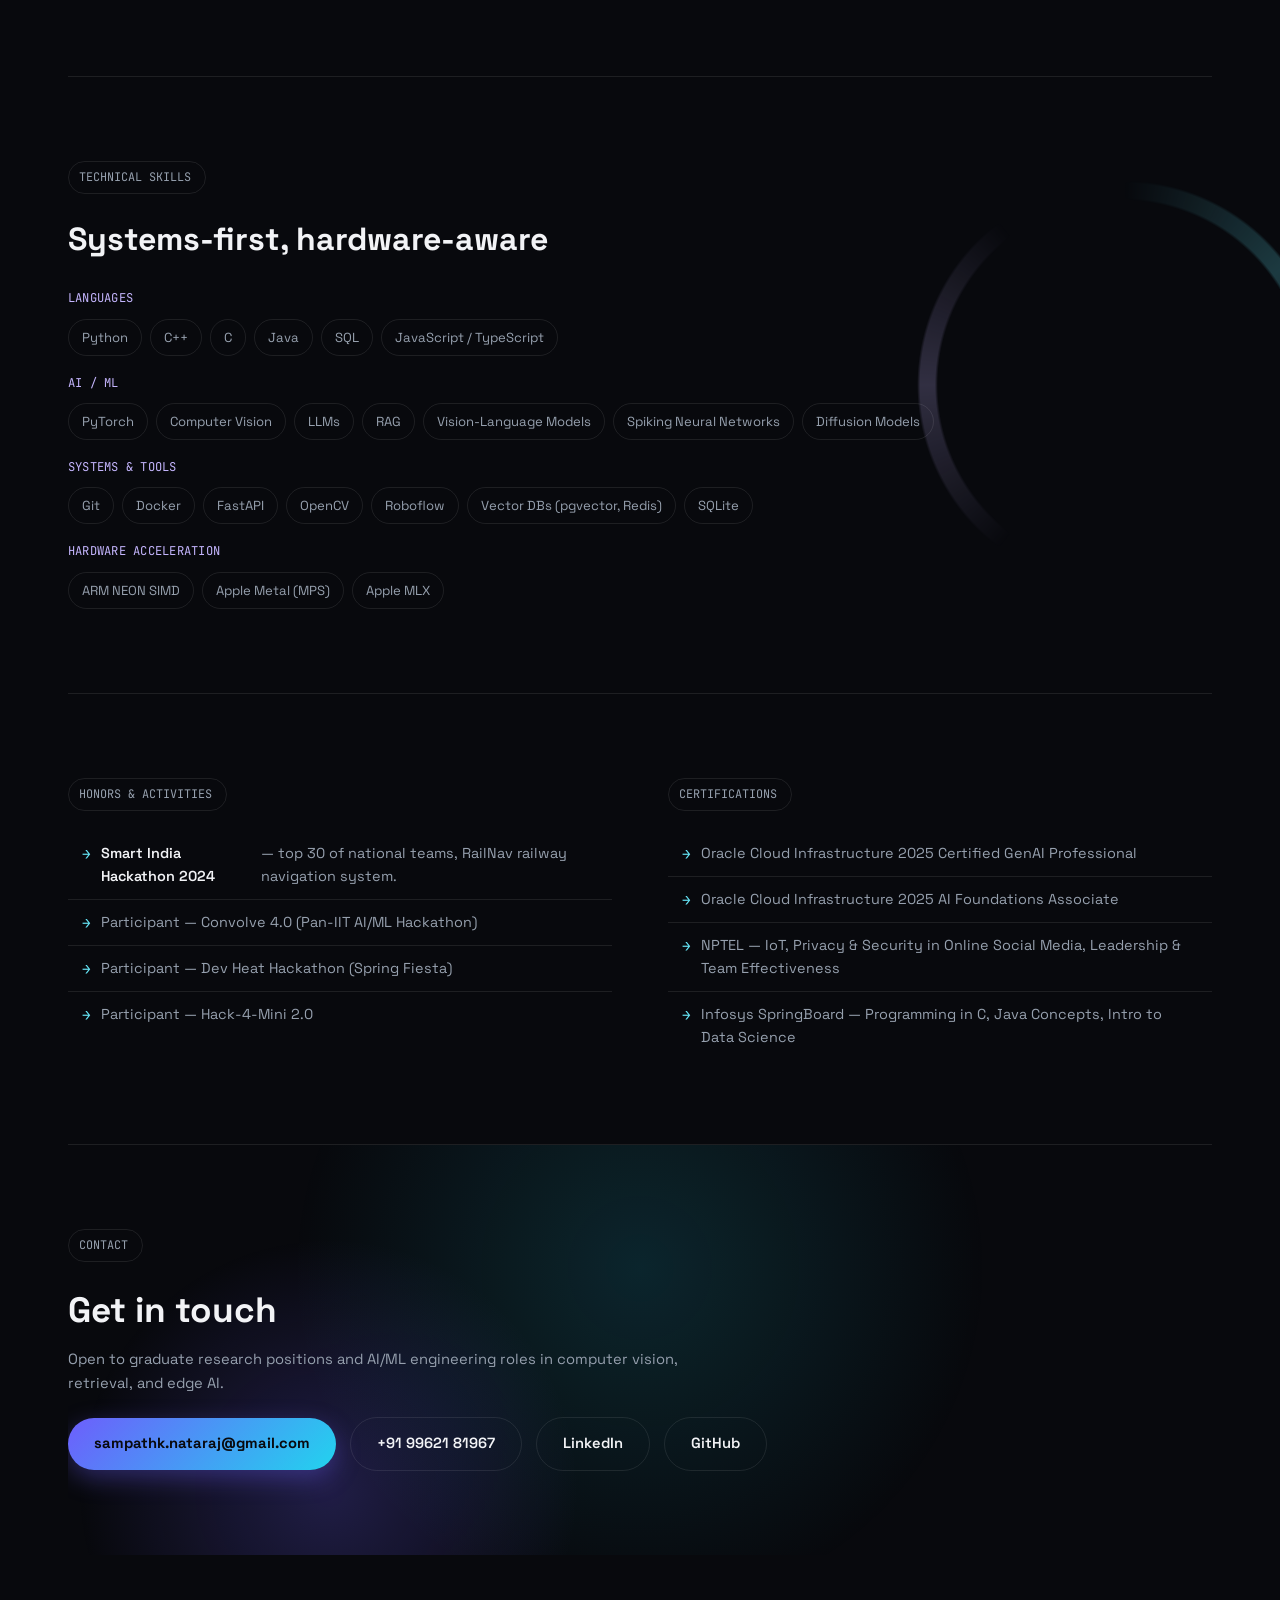
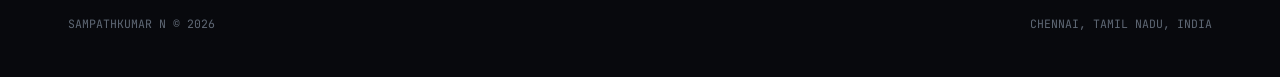
==== commit a0481d28: "Add files via upload" ====
--- a/index.html
+++ b/index.html
@@ -1,298 +1,1325 @@
 <!DOCTYPE html>
 <html lang="en">
 <head>
-  <meta charset="UTF-8">
-  <meta name="viewport" content="width=device-width, initial-scale=1.0">
-  <title>Sampathkumar N | Academic & AI Research Portfolio</title>
-  <meta name="description" content="Academic portfolio of Sampathkumar N — Multi-Patent Co-Inventor, B.E. CSE AIML student (Class Topper 9.45 GPA) at Easwari Engineering College (SRM Group). Targeted Candidate for MS in CS / AI & ML.">
-  
-  <!-- Fonts & Icons -->
-  <link rel="preconnect" href="https://fonts.googleapis.com">
-  <link rel="preconnect" href="https://fonts.gstatic.com" crossorigin>
-  <link href="https://fonts.googleapis.com/css2?family=Plus+Jakarta+Sans:wght@300;400;500;600;700;800&family=Outfit:wght@400;500;600;700;800&family=Fira+Code:wght@400;500&display=swap" rel="stylesheet">
-  <link rel="stylesheet" href="https://cdnjs.cloudflare.com/ajax/libs/font-awesome/6.5.1/css/all.min.css">
-  
-  <link rel="stylesheet" href="style.css?v=999">
-  <style>
-    .tags-wrapper {
-      display: flex !important;
-      flex-wrap: wrap !important;
-      gap: 8px !important;
-      margin-top: 8px !important;
-    }
-    .chip-tag {
-      display: inline-flex !important;
-      align-items: center !important;
-      gap: 8px !important;
-      background: rgba(99, 102, 241, 0.18) !important;
-      border: 1px solid rgba(99, 102, 241, 0.4) !important;
-      box-shadow: 0 4px 14px rgba(99, 102, 241, 0.15) !important;
-      padding: 6px 14px !important;
-      border-radius: 9999px !important;
-      font-size: 0.82rem !important;
-      font-weight: 600 !important;
-      color: #ffffff !important;
-      margin: 2px !important;
-      transition: all 0.2s ease !important;
-    }
-    .chip-tag i {
-      color: #818cf8 !important;
-      font-size: 0.85rem !important;
-    }
-    .chip-tag:hover {
-      background: rgba(99, 102, 241, 0.35) !important;
-      border-color: #6366f1 !important;
-      transform: translateY(-2px) !important;
-      box-shadow: 0 6px 18px rgba(99, 102, 241, 0.35) !important;
-    }
-  </style>
+<meta charset="UTF-8">
+<meta name="viewport" content="width=device-width, initial-scale=1.0">
+<title>Sampathkumar N — AI/ML Systems Engineer</title>
+<link rel="preconnect" href="https://fonts.googleapis.com">
+<link rel="preconnect" href="https://fonts.gstatic.com" crossorigin>
+<link href="https://fonts.googleapis.com/css2?family=Space+Grotesk:wght@400;500;600;700&family=JetBrains+Mono:wght@400;500;600&display=swap" rel="stylesheet">
+<style>
+  :root{
+    --bg:#08090d; --bg2:#0c0e13;
+    --card:#111319; --card-hi:#151824;
+    --border: rgba(255,255,255,0.09);
+    --border-hi: rgba(255,255,255,0.18);
+    --text:#f2f3f6; --text-dim:#96a0ae; --text-dim2:#5f6875;
+    --cyan:#67e8f9; --violet:#c4b5fd; --amber:#fcd34d;
+    --grad1: #6d5efc; --grad2: #22d3ee;
+    --grotesk:'Space Grotesk', system-ui, sans-serif;
+    --mono:'JetBrains Mono', ui-monospace, monospace;
+    --radius: 18px;
+  }
+  @media (prefers-color-scheme: light){ :root{ --bg:#08090d; --bg2:#0c0e13; --text:#f2f3f6; --text-dim:#96a0ae; } }
+  :root[data-theme="dark"]{ --bg:#08090d; --bg2:#0c0e13; --text:#f2f3f6; --text-dim:#96a0ae; }
+
+  *{ box-sizing:border-box; }
+  html{ scroll-behavior:smooth; }
+  body{
+    margin:0; color:var(--text);
+    font-family:var(--grotesk); line-height:1.6; -webkit-font-smoothing:antialiased;
+    overflow-x:hidden;
+    background:
+      radial-gradient(ellipse 70% 50% at 50% -10%, rgba(109,94,252,0.16), transparent 60%),
+      radial-gradient(ellipse 50% 40% at 90% 15%, rgba(34,211,238,0.08), transparent 60%),
+      var(--bg);
+    background-attachment:fixed;
+  }
+  a{ color:inherit; } img{ max-width:100%; }
+  ::selection{ background:var(--grad2); color:#08090d; }
+
+  .wrap{ max-width:1200px; margin:0 auto; padding:0 28px; }
+  @media (max-width:640px){ .wrap{ padding:0 18px; } }
+
+  /* ---------- NAV ---------- */
+  header.nav{ position:fixed; top:0; left:0; right:0; z-index:100; background:rgba(8,9,13,0.72); backdrop-filter:blur(14px); border-bottom:1px solid var(--border); }
+  .nav-inner{ max-width:1200px; margin:0 auto; padding:16px 28px; display:flex; align-items:center; justify-content:space-between; }
+  .brand{ font-family:var(--mono); font-size:0.85rem; display:flex; align-items:center; gap:9px; }
+  .brand .pip{ width:8px; height:8px; border-radius:50%; background:linear-gradient(135deg,var(--grad1),var(--grad2)); }
+  nav.links{ display:flex; gap:28px; font-size:0.86rem; color:var(--text-dim); }
+  nav.links a{ text-decoration:none; transition:color .2s; }
+  nav.links a:hover{ color:var(--text); }
+  .nav-cta{ font-family:var(--mono); font-size:0.78rem; color:#08090d; background:linear-gradient(135deg,var(--grad2),var(--cyan)); padding:9px 16px; border-radius:100px; text-decoration:none; font-weight:600; }
+  @media (max-width:820px){ nav.links{ display:none; } }
+
+  /* ---------- FLOWING SECTIONS (not a grid — full-width blocks) ---------- */
+  .section{ padding:84px 0; border-top:1px solid var(--border); position:relative; }
+  .section:first-of-type{ border-top:none; }
+  .section-tag{ margin-bottom:16px; }
+  .section h2{ font-family:var(--grotesk); font-weight:700; font-size:clamp(1.5rem,3vw,2rem); margin:0 0 10px; }
+  .cell-sub, .section-sub{ color:var(--text-dim); font-size:0.92rem; margin:0 0 22px; max-width:70ch; }
+  .glass{
+    background:rgba(17,19,26,0.6); backdrop-filter:blur(20px); -webkit-backdrop-filter:blur(20px);
+    border:1px solid var(--border); border-radius:var(--radius);
+  }
+  .glass.hi{ transition:border-color .3s ease, transform .3s ease, box-shadow .3s ease; }
+  .glass.hi:hover{ border-color:var(--border-hi); transform:translateY(-2px); box-shadow:0 18px 40px rgba(0,0,0,0.35); }
+  .two-col{ display:flex; gap:56px; flex-wrap:wrap; }
+  .two-col > div{ flex:1; min-width:280px; }
+
+  /* scroll reveal — visible by default; JS only adds the hidden "pre" state
+     when it can guarantee revealing it again, so content never depends on
+     JS succeeding to be readable. */
+  .reveal.pre{ opacity:0; transform:translateY(16px); }
+  .reveal{ transition:opacity .6s cubic-bezier(.2,.7,.3,1), transform .6s cubic-bezier(.2,.7,.3,1); }
+
+  /* hero entrance */
+  .reveal.d1{ transition-delay:.03s; } .reveal.d2{ transition-delay:.08s; }
+  .reveal.d3{ transition-delay:.13s; } .reveal.d4{ transition-delay:.18s; }
+
+  /* hero — dramatic centered spotlight, matching a premium agency-style hero */
+  .hero-block{
+    background:rgba(17,19,26,0.6); backdrop-filter:blur(20px); -webkit-backdrop-filter:blur(20px);
+    border:1px solid var(--border); border-radius:26px;
+    padding:clamp(28px,5vw,56px); position:relative;
+    width:100%;
+  }
+  .hero-glow-clip{ position:absolute; inset:0; overflow:hidden; border-radius:26px; pointer-events:none; }
+  .hero-meta{ display:flex; gap:44px; flex-wrap:wrap; position:relative; z-index:1; }
+  .hero-meta-item{ flex:1; min-width:260px; }
+
+  /* ---------- SCROLL-DRIVEN LAPTOP INTRO ---------- */
+  /* Default (no scene / reduced motion / JS unavailable): plain, fully
+     visible hero — the laptop framing below is only added once JS confirms
+     it will drive the scroll animation, so content is never at risk. */
+  .laptop-scene{ position:relative; }
+  .laptop-stage{ display:flex; align-items:center; justify-content:center; padding-top:128px; padding-bottom:40px; }
+  .laptop-rig{ position:relative; width:min(92vw,900px); }
+  .laptop-frame{ position:absolute; inset:-16px -16px -28px -16px; border:12px solid #14161c; border-radius:24px; box-shadow:0 40px 90px rgba(0,0,0,0.55), inset 0 0 0 2px rgba(255,255,255,0.05); pointer-events:none; opacity:0; z-index:2; }
+  .laptop-notch{ position:absolute; top:-12px; left:50%; transform:translateX(-50%); width:64px; height:12px; background:#14161c; border-radius:0 0 7px 7px; z-index:3; opacity:0; }
+  .laptop-base{ position:absolute; left:50%; bottom:-30px; transform:translateX(-50%); width:56%; height:12px; background:linear-gradient(#262932,#111318); border-radius:0 0 10px 10px; opacity:0; box-shadow:0 10px 20px rgba(0,0,0,0.4); }
+  /* scene-active: JS has taken over — becomes a tall scroll-jacked runway */
+  .laptop-scene.scene-active{ height:230vh; }
+  .laptop-scene.scene-active .laptop-stage{ position:sticky; top:0; height:100vh; overflow:hidden; padding:70px 0 0; perspective:1700px; }
+  .laptop-scene.scene-active .laptop-rig{ transform-style:preserve-3d; will-change:transform; }
+
+  .scroll-cue{ position:absolute; left:50%; bottom:28px; transform:translateX(-50%); display:none; flex-direction:column; align-items:center; gap:8px; font-family:var(--mono); font-size:0.72rem; color:var(--text-dim); z-index:4; opacity:0; transition:opacity .3s ease; }
+  .laptop-scene.scene-active .scroll-cue{ display:flex; }
+  .scroll-cue span{ width:18px; height:28px; border:2px solid var(--text-dim); border-radius:12px; position:relative; }
+  .scroll-cue span::before{ content:''; position:absolute; top:5px; left:50%; transform:translateX(-50%); width:3px; height:6px; border-radius:2px; background:var(--cyan); animation:cueDrop 1.6s ease-in-out infinite; }
+  @keyframes cueDrop{ 0%{ opacity:1; top:5px; } 70%{ opacity:0; top:15px; } 100%{ opacity:0; top:5px; } }
+  @media (prefers-reduced-motion: reduce){ .scroll-cue span::before{ animation:none; } }
+
+  .spotlight{
+    position:absolute; top:50%; left:50%; width:900px; height:900px;
+    transform:translate(-50%,-55%); z-index:0; pointer-events:none;
+    background:radial-gradient(circle, rgba(109,94,252,0.32) 0%, rgba(34,211,238,0.14) 35%, transparent 68%);
+    filter:blur(10px);
+    animation:pulse 8s ease-in-out infinite;
+  }
+  @keyframes pulse{ 0%,100%{ opacity:0.85; } 50%{ opacity:1; } }
+  .blob{ position:absolute; border-radius:50%; filter:blur(60px); opacity:0.4; z-index:0; pointer-events:none; }
+  .blob1{ width:280px; height:280px; background:radial-gradient(circle,var(--grad1),transparent 70%); top:-110px; right:-90px; animation:drift 16s ease-in-out infinite; }
+  .blob2{ width:220px; height:220px; background:radial-gradient(circle,var(--grad2),transparent 70%); bottom:-90px; left:-50px; animation:drift 20s ease-in-out infinite reverse; }
+  @keyframes drift{ 0%,100%{ transform:translate(0,0) rotate(0deg); } 50%{ transform:translate(28px,-22px) rotate(180deg); } }
+  @media (prefers-reduced-motion: reduce){ .blob, .spotlight{ animation:none; } }
+
+  .eyebrow{ font-family:var(--mono); font-size:0.74rem; color:var(--text-dim); margin-bottom:20px; position:relative; z-index:1; display:inline-flex; align-items:center; gap:8px; border:1px solid var(--border); border-radius:100px; padding:6px 14px 6px 10px; width:fit-content; }
+  .eyebrow .dot-sm{ width:6px; height:6px; border-radius:50%; background:var(--cyan); box-shadow:0 0 8px var(--cyan); margin-right:8px; flex-shrink:0; }
+  .hero-name{ font-family:var(--grotesk); font-weight:700; font-size:clamp(2.4rem,5.6vw,3.8rem); line-height:1.04; letter-spacing:-0.02em; margin:0 0 18px; position:relative; z-index:1; }
+  .hero-role{ color:var(--text-dim); font-size:1.12rem; max-width:50ch; margin:0 0 34px; position:relative; z-index:1; line-height:1.55; }
+  .hero-role b{ font-weight:600; color:var(--violet); }
+  .cta-row{ display:flex; gap:14px; flex-wrap:wrap; align-items:center; position:relative; z-index:1; }
+  .btn{ font-family:var(--grotesk); font-weight:600; font-size:0.92rem; text-decoration:none; padding:14px 26px; border-radius:100px; border:1px solid var(--border); color:var(--text); transition:transform .2s ease, filter .2s ease, border-color .2s ease, background .2s ease; cursor:pointer; background:rgba(255,255,255,0.03); display:inline-flex; align-items:center; gap:8px; }
+  .btn.primary{ background:linear-gradient(135deg,var(--grad1),var(--grad2)); color:#08090d; border:none; font-weight:700; box-shadow:0 8px 24px rgba(109,94,252,0.35); }
+  .btn.primary:hover{ filter:brightness(1.1); transform:translateY(-1px); }
+  .btn.ghost{ background:transparent; }
+  .btn.ghost:hover{ border-color:var(--border-hi); background:rgba(255,255,255,0.05); transform:translateY(-1px); }
+  .btn:not(.primary):hover{ border-color:var(--border-hi); }
+
+  /* stat cells */
+  .stat-num{ font-family:var(--grotesk); font-weight:700; font-size:2.6rem; line-height:1; margin-bottom:6px; background:linear-gradient(135deg,var(--cyan),var(--violet)); -webkit-background-clip:text; background-clip:text; color:transparent; }
+  .stat-label{ color:var(--text-dim); font-size:0.92rem; }
+
+  /* quick link icons row */
+  .icon-row{ display:flex; gap:12px; flex-wrap:wrap; }
+  .icon-chip{ display:flex; align-items:center; gap:9px; border:1px solid var(--border); border-radius:100px; padding:9px 16px 9px 12px; text-decoration:none; font-size:0.86rem; color:var(--text); transition:border-color .2s; }
+  .icon-chip:hover{ border-color:var(--border-hi); }
+  .icon-chip svg{ width:16px; height:16px; flex-shrink:0; }
+
+  /* section labels inside cells */
+  /* (section h2 / sub styles defined above) */
+
+  /* patents dockets */
+  .docket{ position:relative; z-index:1; border:1px solid var(--border); border-radius:13px; padding:22px 20px 20px; background:#0d0f16; backdrop-filter:blur(10px); transition:transform .3s ease, border-color .3s ease; }
+  .docket:hover{ transform:translateY(-2px); border-color:var(--border-hi); }
+  .docket:last-child{ margin-bottom:0; }
+  .docket-top{ display:flex; justify-content:space-between; gap:10px; margin-bottom:8px; flex-wrap:wrap; }
+  .docket-id{ font-family:var(--mono); font-size:0.72rem; color:var(--violet); }
+  .docket-status{ position:absolute; top:-11px; right:18px; font-family:var(--mono); font-size:0.66rem; color:var(--bg); background:linear-gradient(120deg,var(--cyan),var(--violet)); border-radius:100px; padding:4px 12px; font-weight:600; box-shadow:0 4px 14px rgba(0,0,0,0.35); }
+  .docket h3{ margin:0 0 8px; font-size:1.05rem; }
+  .docket p{ margin:0; color:var(--text-dim); font-size:0.9rem; }
+  .docket .co{ font-family:var(--mono); font-size:0.72rem; color:var(--text-dim2); margin-top:10px; }
+  .affil{ font-family:var(--mono); font-size:0.78rem; color:var(--text-dim); border-left:2px solid var(--cyan); padding-left:12px; margin-bottom:20px; }
+
+  /* project cards — framed like an app window, echoing a laptop/browser mockup */
+  .proj-grid{ display:grid; grid-template-columns:repeat(2,1fr); gap:18px; }
+  .spin-wrap{ position:relative; border-radius:17px; padding:1.5px; }
+  .spin-wrap::before{
+    content:''; position:absolute; inset:0; z-index:0; border-radius:inherit;
+    background:conic-gradient(from 0deg, var(--grad1), var(--cyan), var(--violet), var(--amber), var(--grad1));
+    opacity:0.32; animation:spinBorder 5s linear infinite;
+  }
+  .spin-wrap:hover::before{ opacity:0.7; }
+  @keyframes spinBorder{ to{ transform:rotate(360deg); } }
+  @media (prefers-reduced-motion: reduce){ .spin-wrap::before{ animation:none; } }
+  .docket-wrap{ margin-bottom:18px; }
+  .docket-wrap:last-child{ margin-bottom:0; }
+  .spin-wrap.wide{ grid-column:span 2; }
+  @media (max-width:760px){ .proj-grid{ grid-template-columns:1fr; } .spin-wrap.wide{ grid-column:span 1; } }
+  .proj{ position:relative; z-index:1; border:1px solid var(--border); border-radius:16px; background:#0d0f16; backdrop-filter:blur(10px); overflow:hidden; transition:transform .3s ease, border-color .3s ease, box-shadow .3s ease; }
+  .proj:hover{ transform:translateY(-4px); border-color:var(--border-hi); box-shadow:0 16px 34px rgba(0,0,0,0.35); }
+  .proj.wide{ background:linear-gradient(135deg, rgba(109,94,252,0.22), rgba(34,211,238,0.12)), #0d0f16; }
+  .proj-chrome{ display:flex; align-items:center; gap:6px; padding:12px 16px; border-bottom:1px solid var(--border); background:rgba(255,255,255,0.02); }
+  .proj-chrome .doc-dot{ width:9px; height:9px; border-radius:50%; flex-shrink:0; animation:dotPulse 2.4s ease-in-out infinite; }
+  .proj-chrome .doc-dot:nth-child(2){ animation-delay:.25s; } .proj-chrome .doc-dot:nth-child(3){ animation-delay:.5s; }
+  @keyframes dotPulse{ 0%,100%{ opacity:1; } 50%{ opacity:0.35; } }
+  .proj-chrome-name{ margin-left:8px; font-family:var(--mono); font-size:0.72rem; color:var(--text-dim2); flex:1; overflow:hidden; text-overflow:ellipsis; white-space:nowrap; }
+  .proj-link{ font-family:var(--mono); font-size:0.72rem; color:var(--cyan); text-decoration:none; display:flex; align-items:center; gap:4px; white-space:nowrap; flex-shrink:0; }
+  .proj-link:hover{ text-decoration:underline; }
+  .proj-body{ padding:22px 24px; }
+  .proj-stack{ font-family:var(--mono); font-size:0.72rem; color:var(--text-dim2); display:block; margin-bottom:10px; }
+  .proj h3{ margin:0 0 10px; font-size:1.15rem; }
+  .proj p{ margin:0 0 16px; color:var(--text-dim); font-size:0.92rem; }
+  .metric-row{ display:flex; flex-wrap:wrap; gap:8px; }
+  .metric{ font-family:var(--mono); font-size:0.72rem; color:var(--cyan); border:1px solid rgba(103,232,249,0.28); border-radius:100px; padding:5px 12px; }
+
+  /* experience timeline — the connecting line fills in as you scroll through it,
+     like a progress bar tracing your path through the roles */
+  .tl-wrap{ position:relative; padding-left:24px; }
+  .tl-line{ position:absolute; left:0; top:6px; bottom:6px; width:2px; background:var(--border); }
+  .tl-line-fill{ position:absolute; left:0; top:6px; width:2px; height:0%; background:linear-gradient(var(--cyan),var(--violet)); box-shadow:0 0 10px rgba(103,232,249,0.6); }
+  .tl-item{ position:relative; margin-bottom:26px; }
+  .tl-item:last-child{ margin-bottom:0; }
+  .tl-item::before{ content:''; position:absolute; left:-24px; top:4px; width:10px; height:10px; border-radius:50%; background:var(--cyan); box-shadow:0 0 0 0 rgba(103,232,249,0.5); animation:dotRing 2.2s ease-out infinite; }
+  @keyframes dotRing{ 0%{ box-shadow:0 0 0 0 rgba(103,232,249,0.55); } 70%{ box-shadow:0 0 0 8px rgba(103,232,249,0); } 100%{ box-shadow:0 0 0 0 rgba(103,232,249,0); } }
+  @media (prefers-reduced-motion: reduce){ .tl-item::before{ animation:none; } }
+  .tl-head{ display:flex; justify-content:space-between; flex-wrap:wrap; gap:6px 14px; margin-bottom:4px; }
+  .tl-role{ font-weight:600; font-size:1.02rem; }
+  .tl-date{ font-family:var(--mono); font-size:0.74rem; color:var(--cyan); }
+  .tl-sub{ font-family:var(--mono); font-size:0.78rem; color:var(--text-dim2); margin-bottom:8px; }
+  .tl-item p{ margin:0; color:var(--text-dim); font-size:0.92rem; }
+  .edu-card{ border-left:2px solid var(--border); padding-left:22px; position:relative; }
+  .edu-card::before{ content:''; position:absolute; left:-7px; top:4px; width:10px; height:10px; border-radius:50%; background:var(--violet); }
+  .edu-card p{ margin:0; color:var(--text-dim); font-size:0.92rem; }
+
+  /* skills — a slowly rotating conic ring glows behind the section (always
+     on, no interaction required), and each skill block cascades in with a
+     staggered slide as it's scrolled into view */
+  .skills-orbit{ position:absolute; top:50%; right:-120px; width:420px; height:420px; transform:translateY(-50%); z-index:0; pointer-events:none; opacity:0.22; }
+  .skills-orbit::before{
+    content:''; position:absolute; inset:0; border-radius:50%;
+    background:conic-gradient(from 0deg, transparent, var(--cyan), transparent 30%, transparent 60%, var(--violet), transparent 90%);
+    animation:spinBorder 14s linear infinite;
+    -webkit-mask:radial-gradient(circle, transparent 62%, #000 63%, #000 68%, transparent 69%);
+    mask:radial-gradient(circle, transparent 62%, #000 63%, #000 68%, transparent 69%);
+  }
+  @media (prefers-reduced-motion: reduce){ .skills-orbit::before{ animation:none; } }
+  @media (max-width:900px){ .skills-orbit{ opacity:0.14; width:320px; height:320px; right:-90px; } }
+  .skill-block{ margin-bottom:18px; position:relative; z-index:1; }
+  .skill-block:last-child{ margin-bottom:0; }
+  .skill-cat{ font-family:var(--mono); font-size:0.76rem; color:var(--violet); margin-bottom:10px; letter-spacing:0.02em; }
+  .tag-row{ display:flex; flex-wrap:wrap; gap:8px; }
+  .tag-row span{ font-size:0.82rem; padding:7px 13px; border:1px solid var(--border); border-radius:100px; color:var(--text-dim); display:inline-block; transition:transform .2s ease, border-color .2s ease, color .2s ease; }
+  .tag-row span:hover{ transform:translateY(-3px) scale(1.05); border-color:var(--cyan); color:var(--text); }
+
+  /* contact — a soft glow drifts in a continuous loop regardless of device;
+     on top of that, desktop pointers additionally steer a second glow */
+  .contact-orbit{
+    position:absolute; width:520px; height:520px; border-radius:50%; z-index:0; pointer-events:none;
+    background:radial-gradient(circle, rgba(109,94,252,0.24), transparent 68%);
+    animation:orbitPath 16s ease-in-out infinite;
+  }
+  @keyframes orbitPath{
+    0%,100%{ transform:translate(-10%,-20%); }
+    25%{ transform:translate(60%,-40%); }
+    50%{ transform:translate(80%,20%); }
+    75%{ transform:translate(10%,40%); }
+  }
+  @media (prefers-reduced-motion: reduce){ .contact-orbit{ animation:none; transform:translate(20%,-10%); } }
+  .cursor-spotlight{
+    position:absolute; inset:0; z-index:0; pointer-events:none; border-radius:inherit;
+    background:radial-gradient(560px circle at var(--mx,50%) var(--my,30%), rgba(34,211,238,0.14), transparent 62%);
+  }
+
+  /* honors / certs — items converge from opposite sides with a one-shot
+     light sweep as each is scrolled into view */
+  .plain-list{ list-style:none; margin:0; padding:0; }
+  .plain-list li{ position:relative; overflow:hidden; padding:11px 14px; border-bottom:1px solid var(--border); font-size:0.9rem; color:var(--text-dim); display:flex; gap:10px; }
+  .plain-list li:last-child{ border-bottom:none; }
+  .plain-list li::after{
+    content:''; position:absolute; top:0; left:-60%; width:40%; height:100%;
+    background:linear-gradient(100deg, transparent, rgba(103,232,249,0.16), transparent);
+    transform:skewX(-20deg);
+  }
+  .plain-list li.in-view::after{ animation:sweep 1s ease-out .1s 1; }
+  @keyframes sweep{ to{ left:130%; } }
+  .honors-list li.reveal.pre{ transform:translateX(-22px); }
+  .certs-list li.reveal.pre{ transform:translateX(22px); }
+  .plain-list li::before{ content:'\2192'; color:var(--cyan); flex-shrink:0; font-family:var(--mono); display:inline-block; animation:nudge 1.8s ease-in-out infinite; }
+  .plain-list li:nth-child(2)::before{ animation-delay:.15s; } .plain-list li:nth-child(3)::before{ animation-delay:.3s; } .plain-list li:nth-child(4)::before{ animation-delay:.45s; }
+  @keyframes nudge{ 0%,100%{ transform:translateX(0); } 50%{ transform:translateX(3px); } }
+  @media (prefers-reduced-motion: reduce){ .plain-list li::before{ animation:none; } }
+  .plain-list b{ color:var(--text); font-weight:600; }
+
+  /* resume doc window */
+  .resume-cell{ display:grid; grid-template-columns:0.85fr 1.15fr; gap:30px; align-items:center; }
+  @media (max-width:760px){ .resume-cell{ grid-template-columns:1fr; } }
+  .doc-window{ position:relative; z-index:1; border:1px solid var(--border); border-radius:14px; overflow:hidden; cursor:pointer; transition:transform .25s, border-color .25s; background:var(--bg2); }
+  .doc-window{ animation:floatY 4.5s ease-in-out infinite; }
+  .doc-window:hover{ border-color:var(--border-hi); animation-play-state:paused; }
+  @keyframes floatY{ 0%,100%{ transform:translateY(0); } 50%{ transform:translateY(-7px); } }
+  @media (prefers-reduced-motion: reduce){ .doc-window{ animation:none; } }
+  .doc-titlebar{ display:flex; align-items:center; gap:7px; padding:10px 14px; border-bottom:1px solid var(--border); }
+  .doc-dot{ width:9px; height:9px; border-radius:50%; display:inline-block; }
+  .doc-filename{ margin-left:8px; font-family:var(--mono); font-size:0.7rem; color:var(--text-dim2); }
+  .doc-preview{ display:block; width:100%; height:auto; }
+  .doc-hint{ text-align:center; font-family:var(--mono); font-size:0.72rem; color:var(--cyan); padding:10px; border-top:1px solid var(--border); }
+  .resume-copy p{ color:var(--text-dim); font-size:0.96rem; margin:0 0 22px; }
+  .dl-fallback{ font-family:var(--mono); font-size:0.76rem; color:var(--text-dim2); margin-top:14px; }
+
+  /* footer */
+  footer{ padding:40px 0 60px; }
+  .foot-meta{ display:flex; justify-content:space-between; flex-wrap:wrap; gap:10px; font-family:var(--mono); font-size:0.72rem; color:var(--text-dim2); padding-top:20px; }
+
+  /* floating PiP */
+  .pip-resume{ position:fixed; right:20px; bottom:20px; z-index:200; width:168px; background:var(--card); border:1px solid var(--border-hi); border-radius:14px; box-shadow:0 16px 40px rgba(0,0,0,0.5); overflow:hidden; opacity:0; transform:translateY(16px) scale(0.96); pointer-events:none; transition:opacity .35s ease, transform .35s ease; }
+  .pip-resume.visible{ opacity:1; transform:translateY(0) scale(1); pointer-events:auto; }
+  .pip-close{ position:absolute; top:7px; right:7px; width:20px; height:20px; border-radius:50%; background:rgba(0,0,0,0.5); border:1px solid var(--border); color:var(--text-dim); font-size:13px; line-height:1; cursor:pointer; display:flex; align-items:center; justify-content:center; z-index:2; }
+  .pip-close:hover{ color:var(--text); }
+  .pip-body{ cursor:pointer; }
+  .pip-body img{ display:block; width:100%; height:auto; }
+  .pip-label{ padding:9px 11px; display:flex; flex-direction:column; gap:2px; }
+  .pip-label span{ font-family:var(--mono); font-size:0.72rem; color:var(--text); }
+  .pip-label small{ font-family:var(--mono); font-size:0.62rem; color:var(--cyan); }
+  @media (max-width:640px){ .pip-resume{ width:132px; right:12px; bottom:12px; } }
+
+  ::-webkit-scrollbar{ width:9px; } ::-webkit-scrollbar-track{ background:var(--bg); } ::-webkit-scrollbar-thumb{ background:var(--border-hi); border-radius:10px; }
+  a:focus-visible, button:focus-visible{ outline:2px solid var(--cyan); outline-offset:2px; }
+
+  /* ---------- MOTION LAYER ---------- */
+  .scroll-progress{ position:fixed; top:0; left:0; height:3px; width:0%; background:linear-gradient(90deg,var(--grad1),var(--grad2),var(--violet)); z-index:300; pointer-events:none; }
+
+  /* magnetic buttons + tilt cards: hover-only, pure enhancement */
+  .btn, .proj, .docket{ will-change:transform; }
+  .btn{ transition:transform .15s ease, filter .2s ease, border-color .2s ease, background .2s ease; }
+
+  /* moving stats ticker under hero */
+  .ticker{ overflow:hidden; border-top:1px solid var(--border); border-bottom:1px solid var(--border); margin-top:44px; }
+  .ticker-track{ display:flex; width:max-content; animation:tickerScroll 24s linear infinite; }
+  @keyframes tickerScroll{ from{ transform:translateX(0); } to{ transform:translateX(-50%); } }
+  .tick-item{ font-family:var(--mono); font-size:0.8rem; color:var(--text-dim); white-space:nowrap; padding:14px 30px; border-right:1px solid var(--border); }
+  .tick-item b{ color:var(--cyan); font-weight:600; }
+  @media (prefers-reduced-motion: reduce){ .ticker-track{ animation:none; } }
+
+  /* line-by-line illuminate on scroll for intro — lines start fully readable
+     (dim, not invisible) and brighten as they scroll through view; nothing
+     is ever hidden, only dimmed, so the paragraph is always legible. */
+  .illum-line{ color:var(--text-dim2); transition:color .4s ease; }
+  .illum-line.lit{ color:var(--text); }
+
+  /* ---------- 1. BOOT SEQUENCE INTRO ---------- */
+  /* Hidden by default (display:none) — only shown if JS confirms it can
+     run and dismiss it. If JS fails, this never appears; the page is
+     immediately usable. */
+  .boot-overlay{ position:fixed; inset:0; background:#05060a; z-index:1000; display:none; align-items:center; justify-content:center; cursor:pointer; }
+  .boot-overlay.active{ display:flex; }
+  .boot-overlay.fade-out{ opacity:0; transition:opacity .5s ease; pointer-events:none; }
+  .boot-box{ font-family:var(--mono); color:var(--cyan); font-size:0.95rem; line-height:2; text-align:left; width:90%; max-width:560px; padding:20px; }
+  .boot-line{ opacity:0; transition:opacity .15s ease; white-space:pre-wrap; }
+  .boot-line.shown{ opacity:1; }
+  .boot-caret{ display:inline-block; width:8px; height:1em; background:var(--cyan); vertical-align:middle; animation:blink 1s step-end infinite; margin-left:2px; }
+  @keyframes blink{ 50%{ opacity:0; } }
+  .boot-skip{ margin-top:18px; font-size:0.72rem; color:var(--text-dim2); text-align:center; }
+
+  /* ---------- 2. CUSTOM CURSOR ---------- */
+  .custom-cursor{ position:fixed; top:0; left:0; width:0; height:0; pointer-events:none; z-index:400; opacity:0; }
+  .custom-cursor.active{ opacity:1; }
+  .cc-dot{ position:absolute; width:6px; height:6px; background:var(--cyan); border-radius:50%; transform:translate(-50%,-50%); }
+  .cc-ring{ position:absolute; width:32px; height:32px; border:1.5px solid rgba(103,232,249,0.45); border-radius:50%; transform:translate(-50%,-50%); transition:width .2s ease, height .2s ease, border-color .2s ease, background .2s ease; }
+  .custom-cursor.hover .cc-ring{ width:52px; height:52px; background:rgba(103,232,249,0.08); border-color:var(--cyan); }
+  body.cursor-none, body.cursor-none a, body.cursor-none button{ cursor:none; }
+  @media (pointer:coarse){ .custom-cursor{ display:none !important; } }
+
+  /* ---------- 3. CIRCUIT-TRACE CONNECTOR ---------- */
+  .circuit-trace{ position:fixed; left:28px; top:0; bottom:0; width:2px; z-index:5; pointer-events:none; background:var(--border); }
+  .trace-dot{ position:absolute; left:50%; top:0%; width:9px; height:9px; border-radius:50%; background:var(--cyan); box-shadow:0 0 10px var(--cyan), 0 0 22px rgba(103,232,249,0.5); transform:translate(-50%,-50%); }
+  @media (max-width:1150px){ .circuit-trace{ display:none; } }
+
+  /* ---------- 4. SELF-DRAWING DIAGRAMS ---------- */
+  .draw-diagram{ width:100%; height:auto; margin-top:14px; display:block; }
+  .diagram-path{ stroke:var(--text-dim2); stroke-width:1.5; fill:none; }
+  .diagram-node{ fill:var(--bg); stroke:var(--cyan); stroke-width:2; }
+  .diagram-node.accent{ stroke:var(--amber); }
+  .diagram-node.mid{ stroke:var(--violet); }
+
+  /* ---------- 5. LIVE TERMINAL SIMULATION ---------- */
+  .terminal-window{ background:#0a0c10; border:1px solid var(--border); border-radius:14px; overflow:hidden; }
+  .terminal-body{ font-family:var(--mono); font-size:0.85rem; color:#8fe89a; padding:22px 24px; white-space:pre-wrap; line-height:1.75; min-height:170px; }
+  .terminal-body .cmd-line{ color:var(--cyan); }
+
+  /* ---------- 6. 3D CARD FLIP ---------- */
+  .flip-card{ perspective:1400px; cursor:pointer; }
+  .flip-inner{ display:grid; transition:transform .65s cubic-bezier(.2,.7,.3,1); transform-style:preserve-3d; }
+  .flip-card.flipped .flip-inner{ transform:rotateY(180deg); }
+  .flip-front, .flip-back{ grid-area:1/1; backface-visibility:hidden; -webkit-backface-visibility:hidden; }
+  .flip-back{ transform:rotateY(180deg); background:#0d0f16; border:1px solid var(--border); border-radius:16px; padding:20px 22px; overflow:auto; display:flex; flex-direction:column; }
+  .flip-back h4{ margin:0 0 10px; font-size:0.95rem; color:var(--text); }
+  .flip-back p{ margin:0 0 12px; color:var(--text-dim); font-size:0.86rem; }
+  .flip-hint{ font-family:var(--mono); font-size:0.68rem; color:var(--text-dim2); margin-top:auto; text-align:right; }
+
+  /* ---------- 7. HORIZONTAL SCROLL GALLERY ---------- */
+  .gallery-scene{ position:relative; }
+  .gallery-stage{ display:block; }
+  .gallery-track{ display:flex; flex-wrap:wrap; gap:18px; }
+  .gallery-track > .spin-wrap{ flex:1 1 420px; min-width:300px; }
+  .gallery-scene.scene-active{ height:380vh; }
+  .gallery-scene.scene-active .gallery-stage{ position:sticky; top:0; height:100vh; overflow:hidden; display:flex; align-items:center; }
+  .gallery-scene.scene-active .gallery-track{ flex-wrap:nowrap; will-change:transform; padding:0 6vw; }
+  .gallery-scene.scene-active .gallery-track > .spin-wrap{ flex:0 0 auto; width:min(78vw,540px); }
+  .gallery-scene.scene-active .gallery-track > .spin-wrap.wide{ width:min(84vw,640px); }
+  .gallery-hint{ text-align:center; font-family:var(--mono); font-size:0.72rem; color:var(--text-dim2); margin-top:10px; opacity:0; transition:opacity .3s ease; }
+  .gallery-scene.scene-active + .gallery-hint-wrap .gallery-hint{ opacity:1; }
+</style>
 </head>
 <body>
-  <!-- Ambient background lighting effects -->
-  <div class="ambient-light light-1"></div>
-  <div class="ambient-light light-2"></div>
-  <div class="ambient-light light-3"></div>
-
-  <!-- Navigation Bar -->
-  <header class="navbar">
-    <div class="nav-container">
-      <a href="#" class="brand-logo">
-        <span class="logo-icon"><i class="fa-solid fa-brain"></i></span>
-        <span class="logo-text">Sampathkumar<span class="highlight">.AI</span></span>
-      </a>
-
-      <nav class="nav-links">
-        <a href="#about" class="nav-link active">About</a>
-        <a href="#patents" class="nav-link highlight-link"><i class="fa-solid fa-scroll"></i> 3 Patents Filed</a>
-        <a href="#academic-journey" class="nav-link"><i class="fa-solid fa-graduation-cap"></i> Academic Journey</a>
-        <a href="#projects" class="nav-link">Projects</a>
-        <a href="#cv-section" class="nav-link">Qualifications</a>
-      </nav>
-
-      <div class="nav-actions">
-        <a href="resume.tex" target="_blank" id="download-cv-btn" class="btn btn-outline">
-          <i class="fa-solid fa-file-code"></i> LaTeX Resume
-        </a>
-        <button id="theme-toggle" class="icon-btn" title="Toggle Theme">
-          <i class="fa-solid fa-moon"></i>
-        </button>
-        <button class="mobile-toggle" id="mobile-toggle" aria-label="Toggle Navigation">
-          <i class="fa-solid fa-bars"></i>
-        </button>
-      </div>
-    </div>
-  </header>
-
-  <main>
-    <!-- Hero / Profile Section -->
-    <section id="about" class="hero-section">
-      <div class="container hero-grid">
-        <div class="hero-content">
-          <div class="badge-pill">
-            <span class="pulse-dot"></span> B.E. CSE (AI & ML) '27 | Easwari Engineering College (SRM Group)
+<div class="boot-overlay" id="bootOverlay">
+  <div class="boot-box" id="bootBox"></div>
+</div>
+<div class="custom-cursor" id="customCursor"><div class="cc-ring"></div><div class="cc-dot"></div></div>
+<div class="circuit-trace" id="circuitTrace" aria-hidden="true"><div class="trace-dot" id="traceDot"></div></div>
+<div class="scroll-progress" id="scrollProgress"></div>
+
+<header class="nav">
+  <div class="nav-inner">
+    <div class="brand"><span class="pip"></span>SAMPATHKUMAR&nbsp;N</div>
+    <nav class="links">
+      <a href="#resume">Resume</a>
+      <a href="#work">Systems</a>
+      <a href="#patents">Patents</a>
+      <a href="#skills">Skills</a>
+    </nav>
+    <a class="nav-cta" href="#contact">Contact</a>
+  </div>
+</header>
+
+<div class="wrap">
+
+  <!-- HERO: scroll-driven laptop intro — appears tilted in 3D, un-rotates and
+       scales up as you scroll, dissolving into the real hero content -->
+  <section class="laptop-scene" id="laptopScene">
+    <div class="laptop-stage">
+      <div class="laptop-rig" id="laptopRig">
+        <div class="laptop-notch" id="laptopNotch"></div>
+        <div class="laptop-frame" id="laptopFrame"></div>
+        <div class="hero-block">
+          <div class="hero-glow-clip">
+            <div class="spotlight"></div>
+            <div class="blob blob1"></div>
+            <div class="blob blob2"></div>
           </div>
-          
-          <h1 class="hero-title">
-            Hi, I'm <span class="gradient-text" id="profile-name">Sampathkumar N</span>
-          </h1>
-          <p class="hero-subtitle" id="profile-title">
-            Multi-Patent Co-Inventor & Computer Science AI/ML Researcher
-          </p>
-
-          <p class="hero-bio" id="profile-bio">
-            Undergraduate student pursuing B.E. in Computer Science & Engineering (AI & ML) at Easwari Engineering College (SRM Group). Class Topper in 6th Sem (9.45 GPA) and 1st Sem Topper among a select few top achievers. Co-inventor of 3 filed AI patents in Geospatial AI, Adaptive EdTech, and Egocentric Vision-Language Models. Passionate about AI & software engineering since 10th grade (Scored 99/100 in 12th Grade CS). Targeted Candidate for MS in CS / AI & Machine Learning seeking Graduate Assistantships (RA/TA).
-          </p>
-
-          <!-- Key Metric Stats Card Grid -->
-          <div class="hero-stats">
-            <div class="stat-card">
-              <div class="stat-icon"><i class="fa-solid fa-trophy"></i></div>
-              <div class="stat-info">
-                <span class="stat-value">Class Topper</span>
-                <span class="stat-label">Sem 6 & Sem 1 Academic Peak</span>
+          <div class="eyebrow"><span class="dot-sm"></span>AI/ML SYSTEMS ENGINEER · CHENNAI, INDIA</div>
+          <h1 class="hero-name">Sampathkumar N</h1>
+          <p class="hero-role">I build computer vision, retrieval, and edge-AI systems — evaluated by <b>hardware constraints and measured latency</b>, not just model accuracy.</p>
+          <div class="cta-row">
+            <a class="btn primary" href="mailto:sampathk.nataraj@gmail.com">Email me</a>
+            <a class="btn ghost" href="#resume">View resume ↓</a>
+            <a class="btn ghost" href="https://github.com/sam-creates-projects" target="_blank" rel="noopener">GitHub ↗</a>
+          </div>
+        </div>
+        <div class="laptop-base" id="laptopBase"></div>
+      </div>
+    </div>
+    <div class="scroll-cue" id="scrollCue"><span></span>Scroll</div>
+  </section>
+
+  <!-- Post-scene strip: quick facts + ticker, normal flow (not part of the 3D scene) -->
+  <section class="section" style="padding-top:56px;">
+    <div class="hero-meta reveal">
+      <div class="hero-meta-item">
+        <div class="stat-num">2027</div>
+        <div class="stat-label">Expected graduation — B.E., Computer Science &amp; Engineering (AI &amp; ML), Easwari Engineering College</div>
+      </div>
+      <div class="hero-meta-item">
+        <div class="eyebrow" style="margin-bottom:14px;">LINKS</div>
+        <div class="icon-row">
+          <a class="icon-chip" href="https://github.com/sam-creates-projects" target="_blank" rel="noopener">
+            <svg viewBox="0 0 16 16" fill="currentColor"><path d="M8 0C3.58 0 0 3.58 0 8c0 3.54 2.29 6.53 5.47 7.59.4.07.55-.17.55-.38 0-.19-.01-.82-.01-1.49-2.01.37-2.53-.49-2.69-.94-.09-.23-.48-.94-.82-1.13-.28-.15-.68-.52-.01-.53.63-.01 1.08.58 1.23.82.72 1.21 1.87.87 2.33.66.07-.52.28-.87.51-1.07-1.78-.2-3.64-.89-3.64-3.95 0-.87.31-1.59.82-2.15-.08-.2-.36-1.02.08-2.12 0 0 .67-.21 2.2.82.64-.18 1.32-.27 2-.27.68 0 1.36.09 2 .27 1.53-1.04 2.2-.82 2.2-.82.44 1.1.16 1.92.08 2.12.51.56.82 1.27.82 2.15 0 3.07-1.87 3.75-3.65 3.95.29.25.54.73.54 1.48 0 1.07-.01 1.93-.01 2.2 0 .21.15.46.55.38A8.01 8.01 0 0016 8c0-4.42-3.58-8-8-8z"/></svg>
+            sam-creates-projects
+          </a>
+          <a class="icon-chip" href="https://linkedin.com/in/sampathkumar-n" target="_blank" rel="noopener">
+            <svg viewBox="0 0 16 16" fill="currentColor"><path d="M0 1.15C0 .52.53 0 1.19 0h13.62C15.47 0 16 .52 16 1.15v13.7c0 .63-.53 1.15-1.19 1.15H1.19C.53 16 0 15.48 0 14.85V1.15zM4.75 13.4V6.13H2.4v7.27h2.35zM3.58 5.14c.82 0 1.33-.54 1.33-1.22-.01-.7-.51-1.22-1.31-1.22-.8 0-1.33.53-1.33 1.22 0 .68.51 1.22 1.3 1.22h.01zm3.81 8.26V9.35c0-.22.02-.44.08-.6.18-.44.58-.9 1.27-.9.89 0 1.25.68 1.25 1.68v3.87h2.35V9.25c0-2.17-1.16-3.18-2.7-3.18-1.26 0-1.82.7-2.13 1.19h.02V6.13H7.4c.03.66 0 7.27 0 7.27h2.35z"/></svg>
+            sampathkumar-n
+          </a>
+          <a class="icon-chip" href="mailto:sampathk.nataraj@gmail.com">
+            <svg viewBox="0 0 16 16" fill="currentColor"><path d="M1.5 3A1.5 1.5 0 000 4.5v.379l8 4.444 8-4.444V4.5A1.5 1.5 0 0014.5 3h-13zM16 6.351l-8 4.444-8-4.444V11.5A1.5 1.5 0 001.5 13h13a1.5 1.5 0 001.5-1.5V6.351z"/></svg>
+            sampathk.nataraj
+          </a>
+        </div>
+      </div>
+    </div>
+    <div class="ticker" aria-hidden="true">
+      <div class="ticker-track">
+        <span class="tick-item"><b>0.046ms</b> vector search latency</span>
+        <span class="tick-item"><b>21,750+</b> QPS on HyperVector</span>
+        <span class="tick-item"><b>100%</b> pass@1 on AutoPatch</span>
+        <span class="tick-item"><b>94.1%</b> Dice on NeuroScan-3D</span>
+        <span class="tick-item"><b>2.88ms</b> evasion latency, NeuroBlink</span>
+        <span class="tick-item"><b>23.66ms</b> glass-to-glass, EchoStream</span>
+        <span class="tick-item"><b>46.8 FPS</b> on-device 3D vision</span>
+        <span class="tick-item"><b>4</b> patents filed &middot; <b>2</b> published</span>
+        <span class="tick-item"><b>0.046ms</b> vector search latency</span>
+        <span class="tick-item"><b>21,750+</b> QPS on HyperVector</span>
+        <span class="tick-item"><b>100%</b> pass@1 on AutoPatch</span>
+        <span class="tick-item"><b>94.1%</b> Dice on NeuroScan-3D</span>
+        <span class="tick-item"><b>2.88ms</b> evasion latency, NeuroBlink</span>
+        <span class="tick-item"><b>23.66ms</b> glass-to-glass, EchoStream</span>
+        <span class="tick-item"><b>46.8 FPS</b> on-device 3D vision</span>
+        <span class="tick-item"><b>4</b> patents filed &middot; <b>2</b> published</span>
+      </div>
+    </div>
+  </section>
+
+  <!-- INTRO -->
+  <section class="section reveal">
+    <div class="section-tag eyebrow">INTRODUCTION</div>
+    <p style="font-size:1.15rem; max-width:78ch; margin:0; line-height:1.7; font-weight:500;" id="illumParagraph"><span class="illum-line">I build systems-level AI — from hand-tuned SIMD vector search engines to neuromorphic drone controllers — where the interesting problems live in latency budgets, memory layouts, and hardware constraints, not just model architecture.</span> <span class="illum-line">Four patents filed through my college, two published at Indian-level conferences, and six independently engineered systems spanning agentic tooling, 3D vision, on-device voice AI, medical imaging, and spiking neural networks.</span> <span class="illum-line">Currently looking toward graduate research in efficient and embodied AI.</span></p>
+  </section>
+
+  <!-- RESUME -->
+  <section class="section reveal" id="resume">
+    <div class="section-tag eyebrow">RESUME</div>
+    <p class="section-sub">Introduction, patents and publications, research systems, experience, skills, honors, and certifications — compiled from LaTeX source.</p>
+    <div class="resume-cell">
+      <div class="spin-wrap">
+      <div class="doc-window" id="resumeWindow" tabindex="0" role="button" aria-label="Download resume PDF">
+        <div class="doc-titlebar">
+          <span class="doc-dot" style="background:#ff5f57;"></span>
+          <span class="doc-dot" style="background:#febc2e;"></span>
+          <span class="doc-dot" style="background:#28c840;"></span>
+          <span class="doc-filename">Sampathkumar_N_Resume.pdf</span>
+        </div>
+        <img class="doc-preview" src="[data-uri]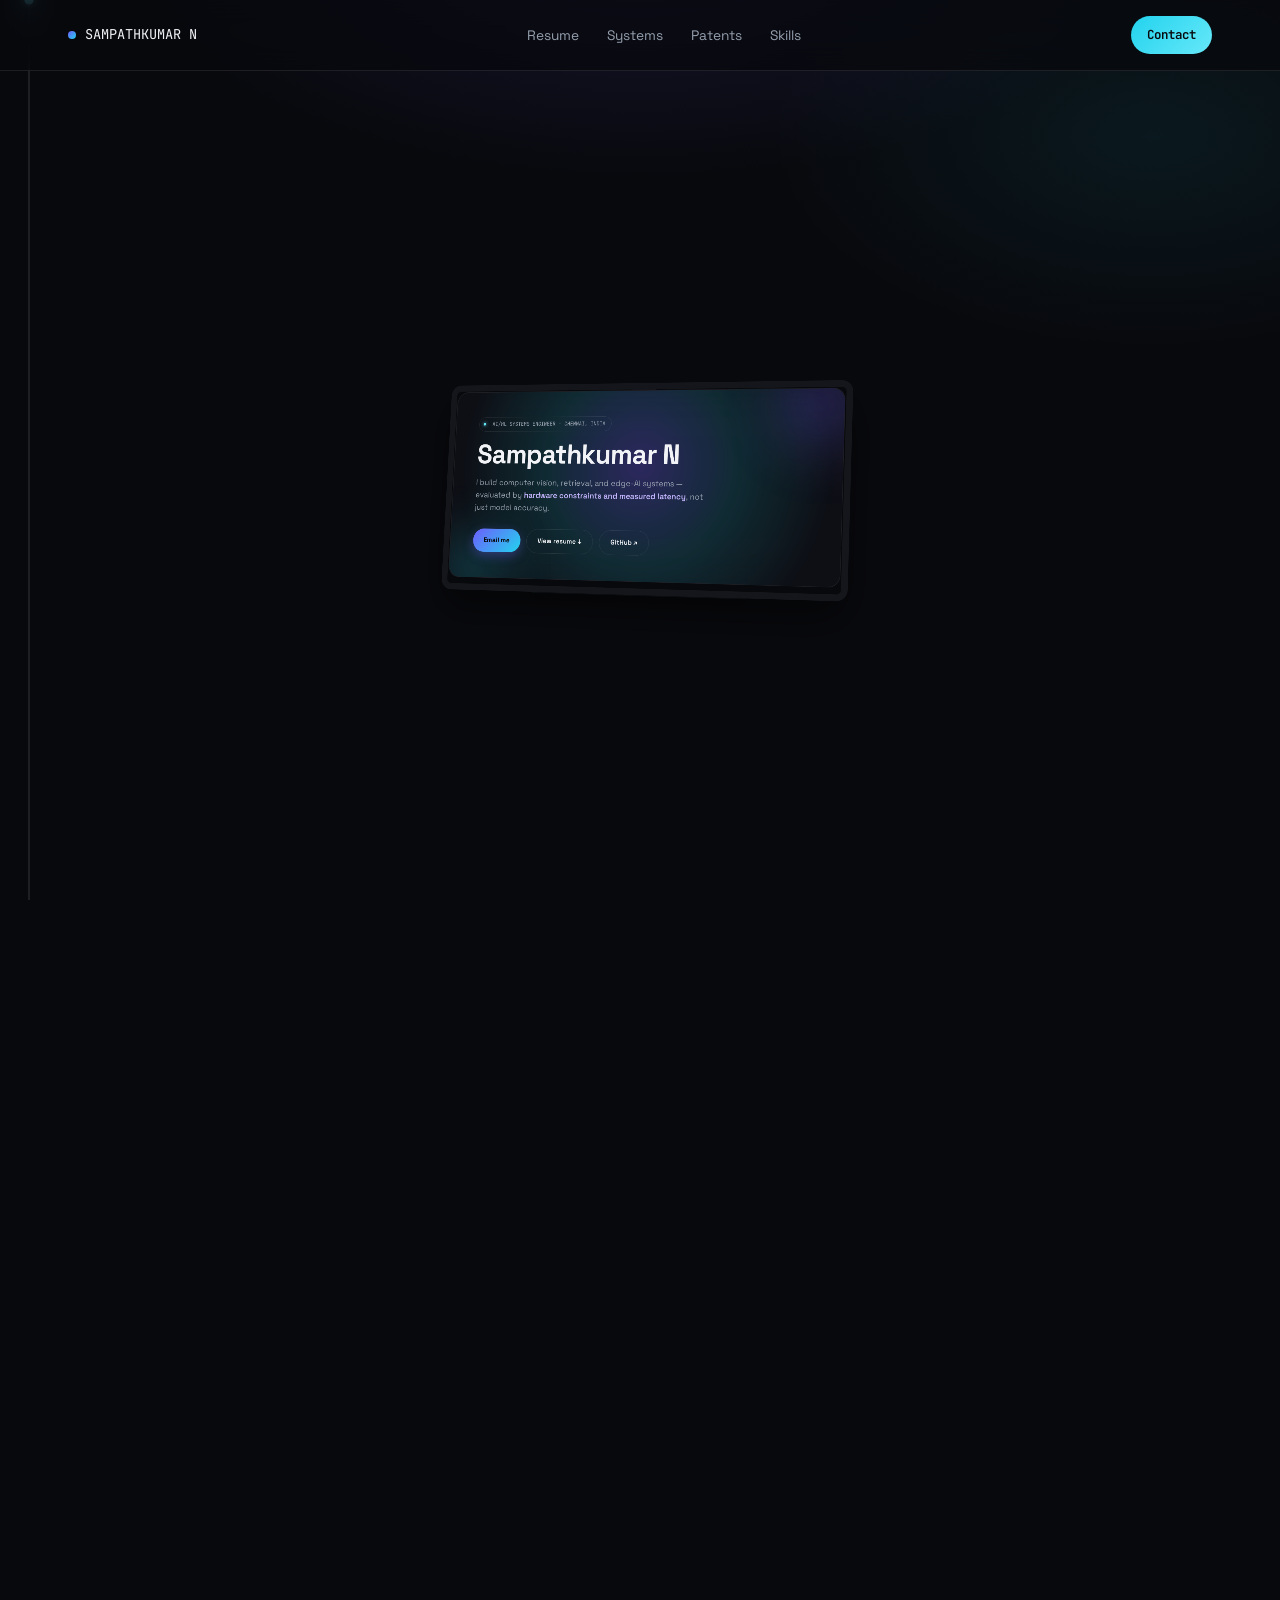
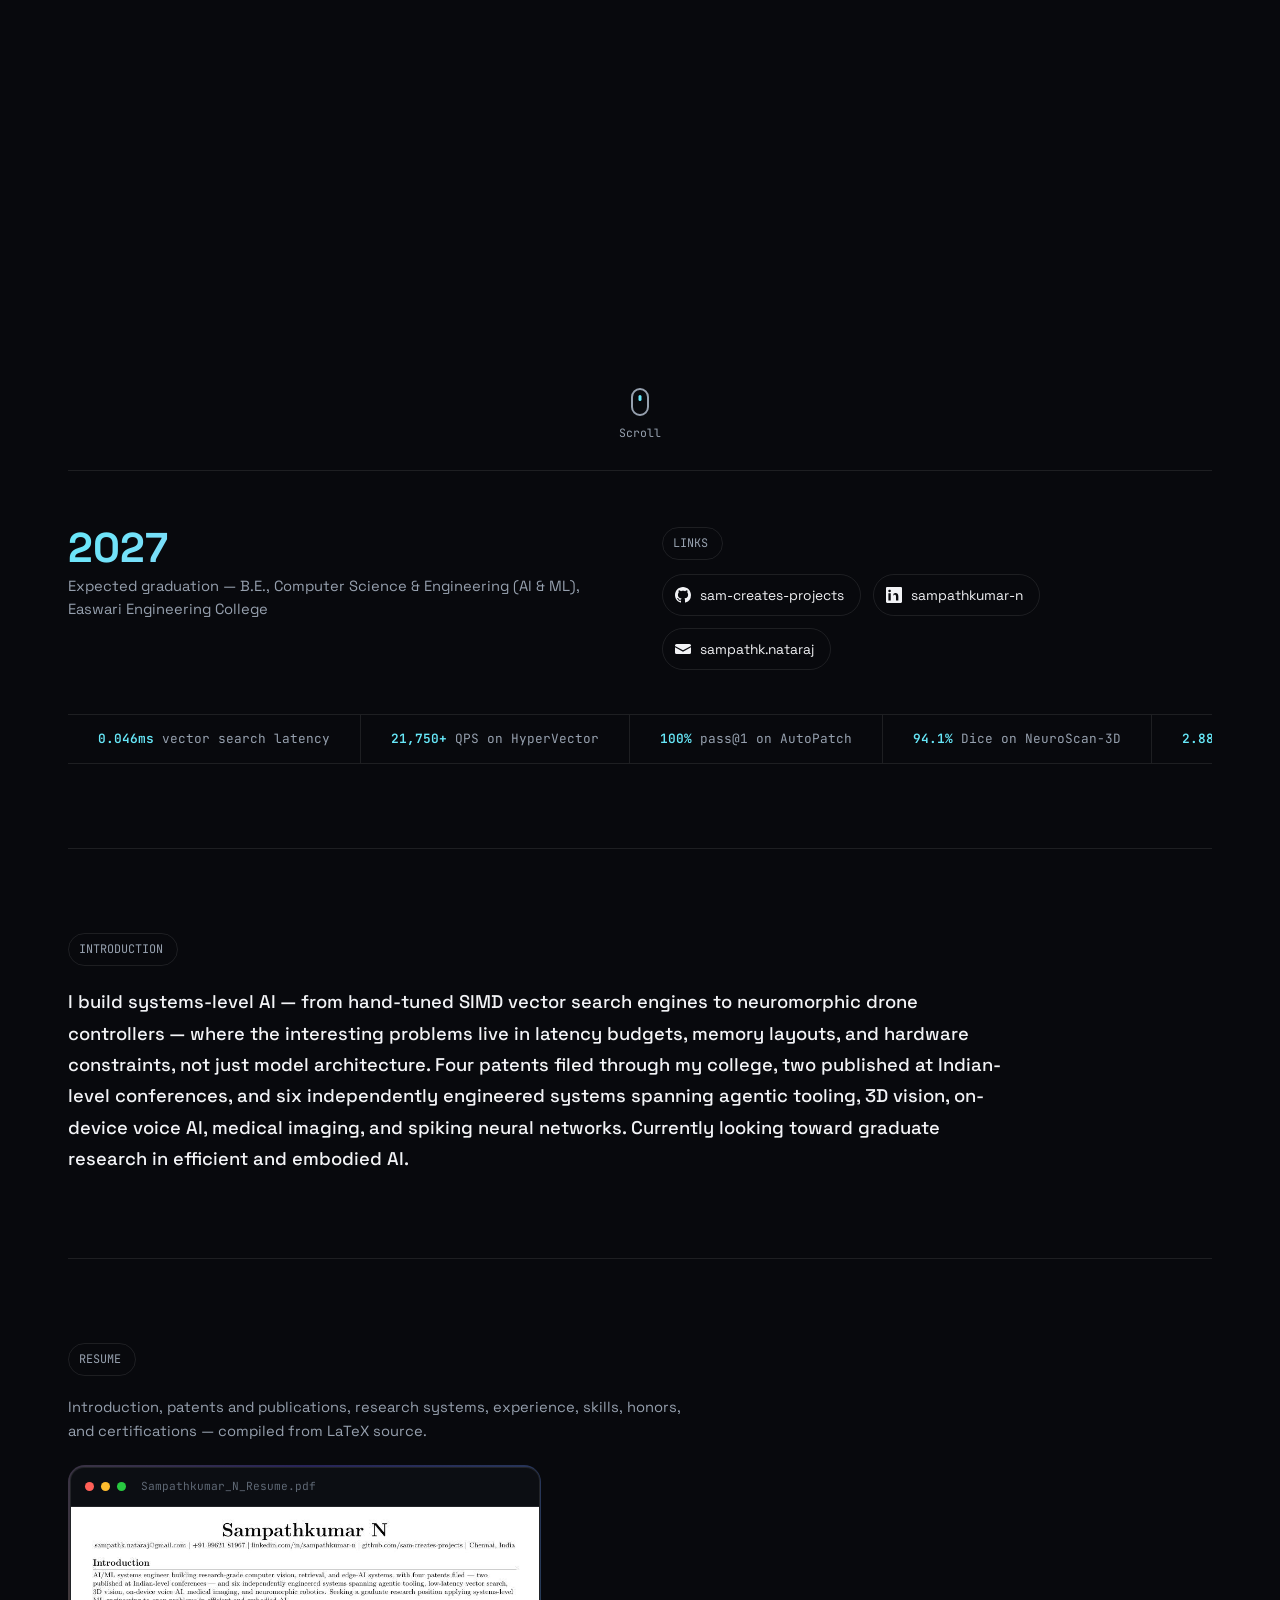
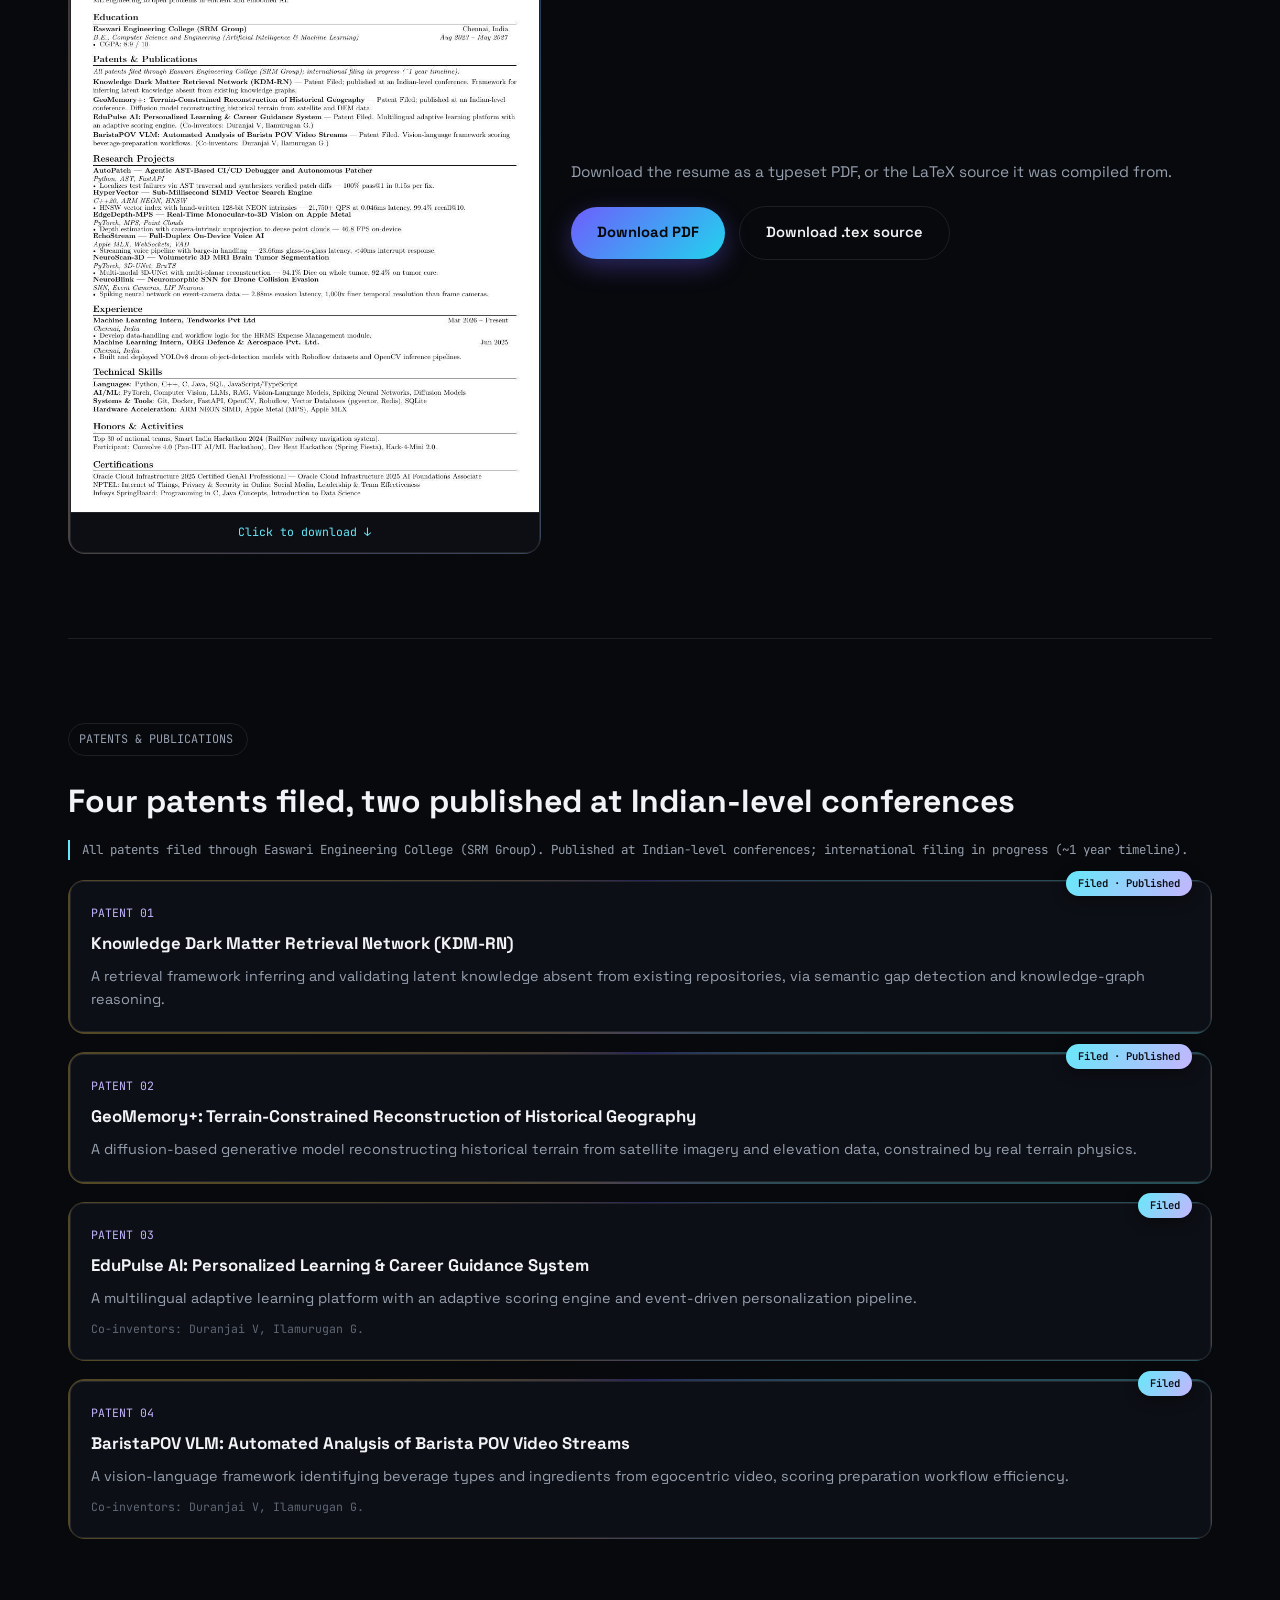
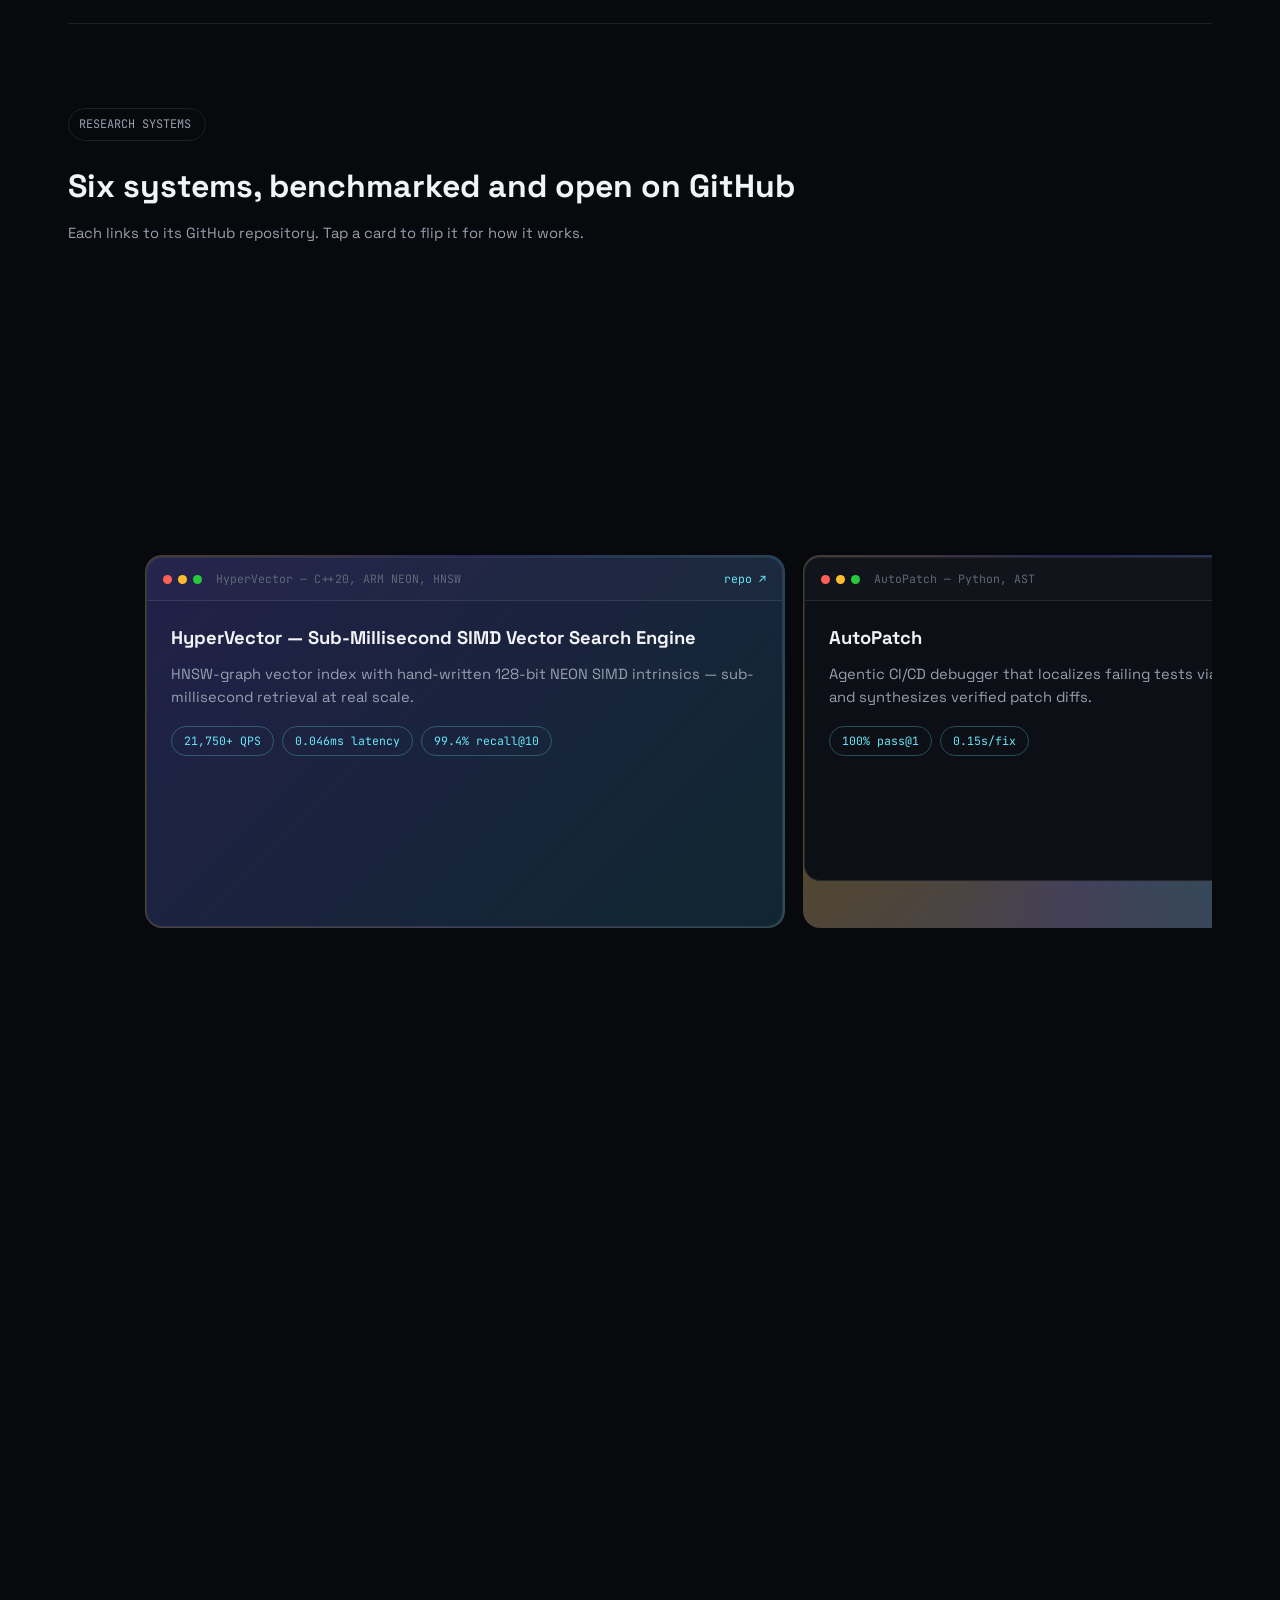
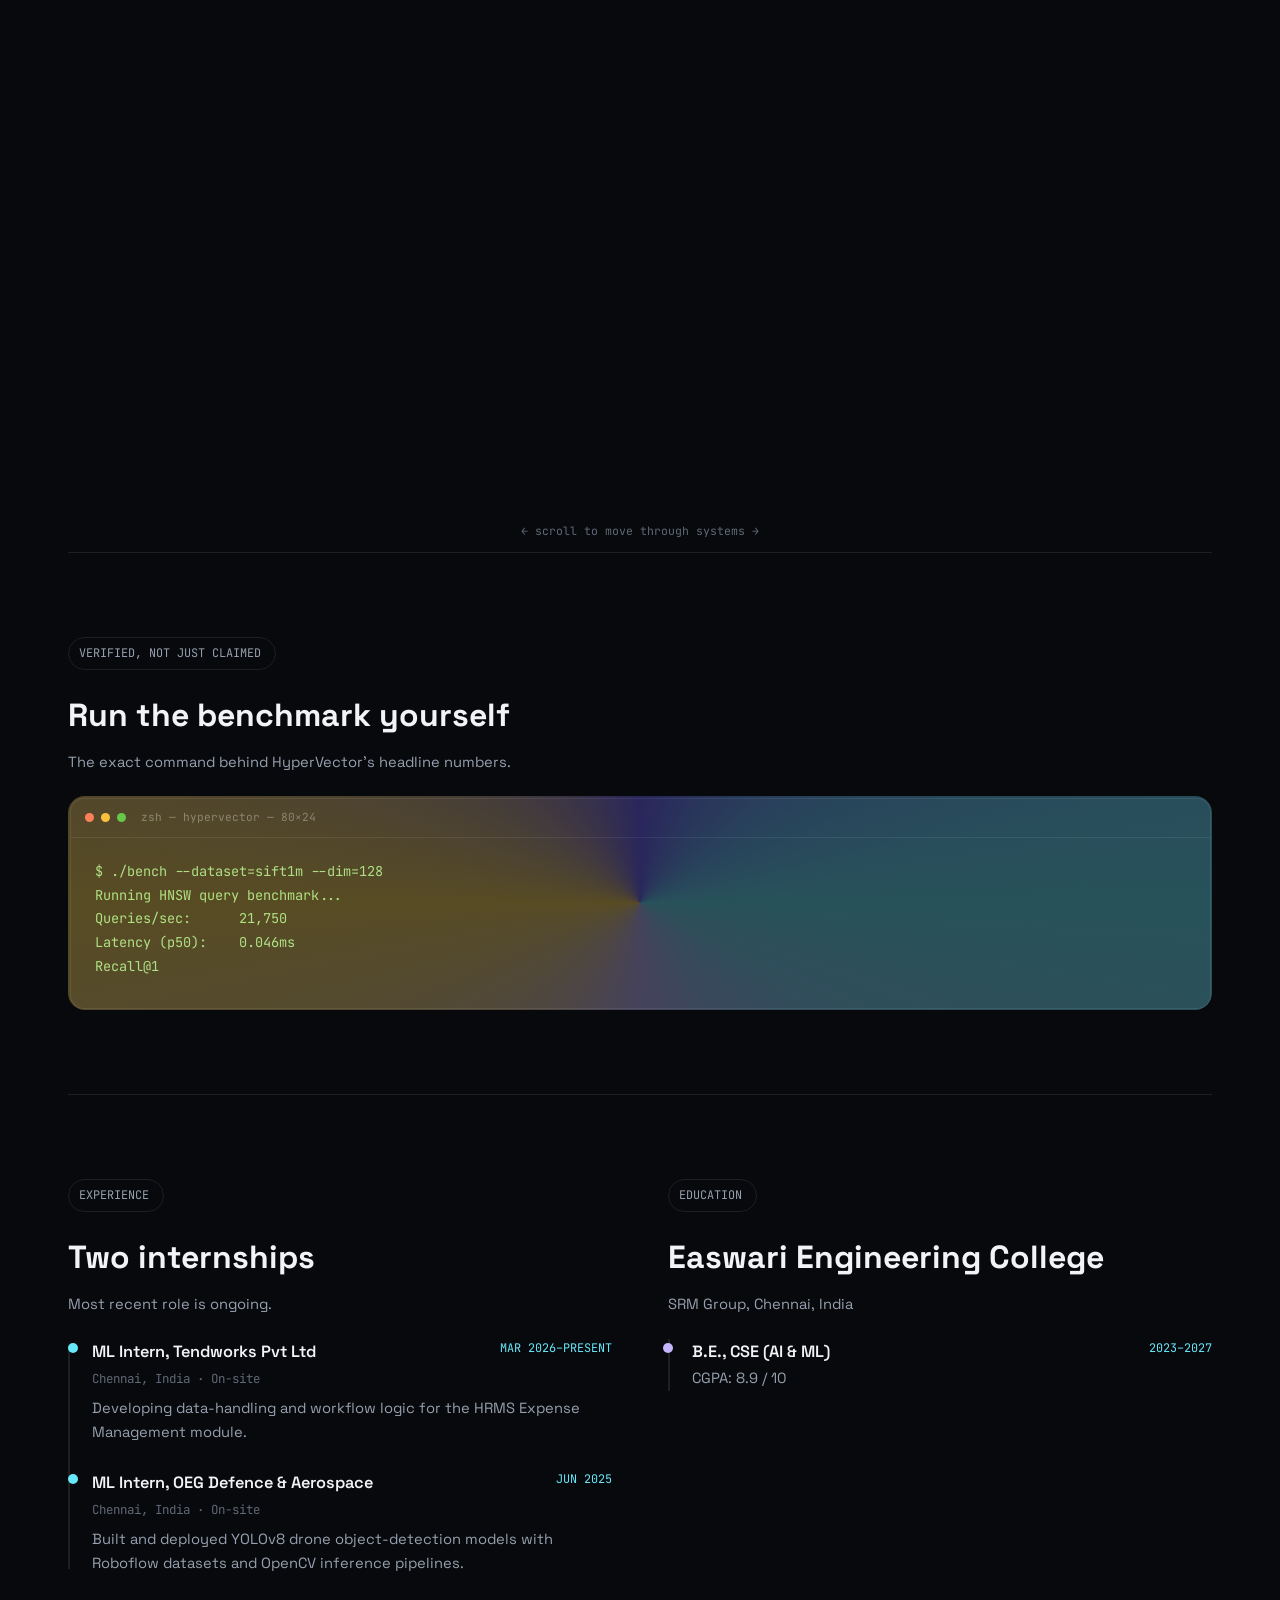
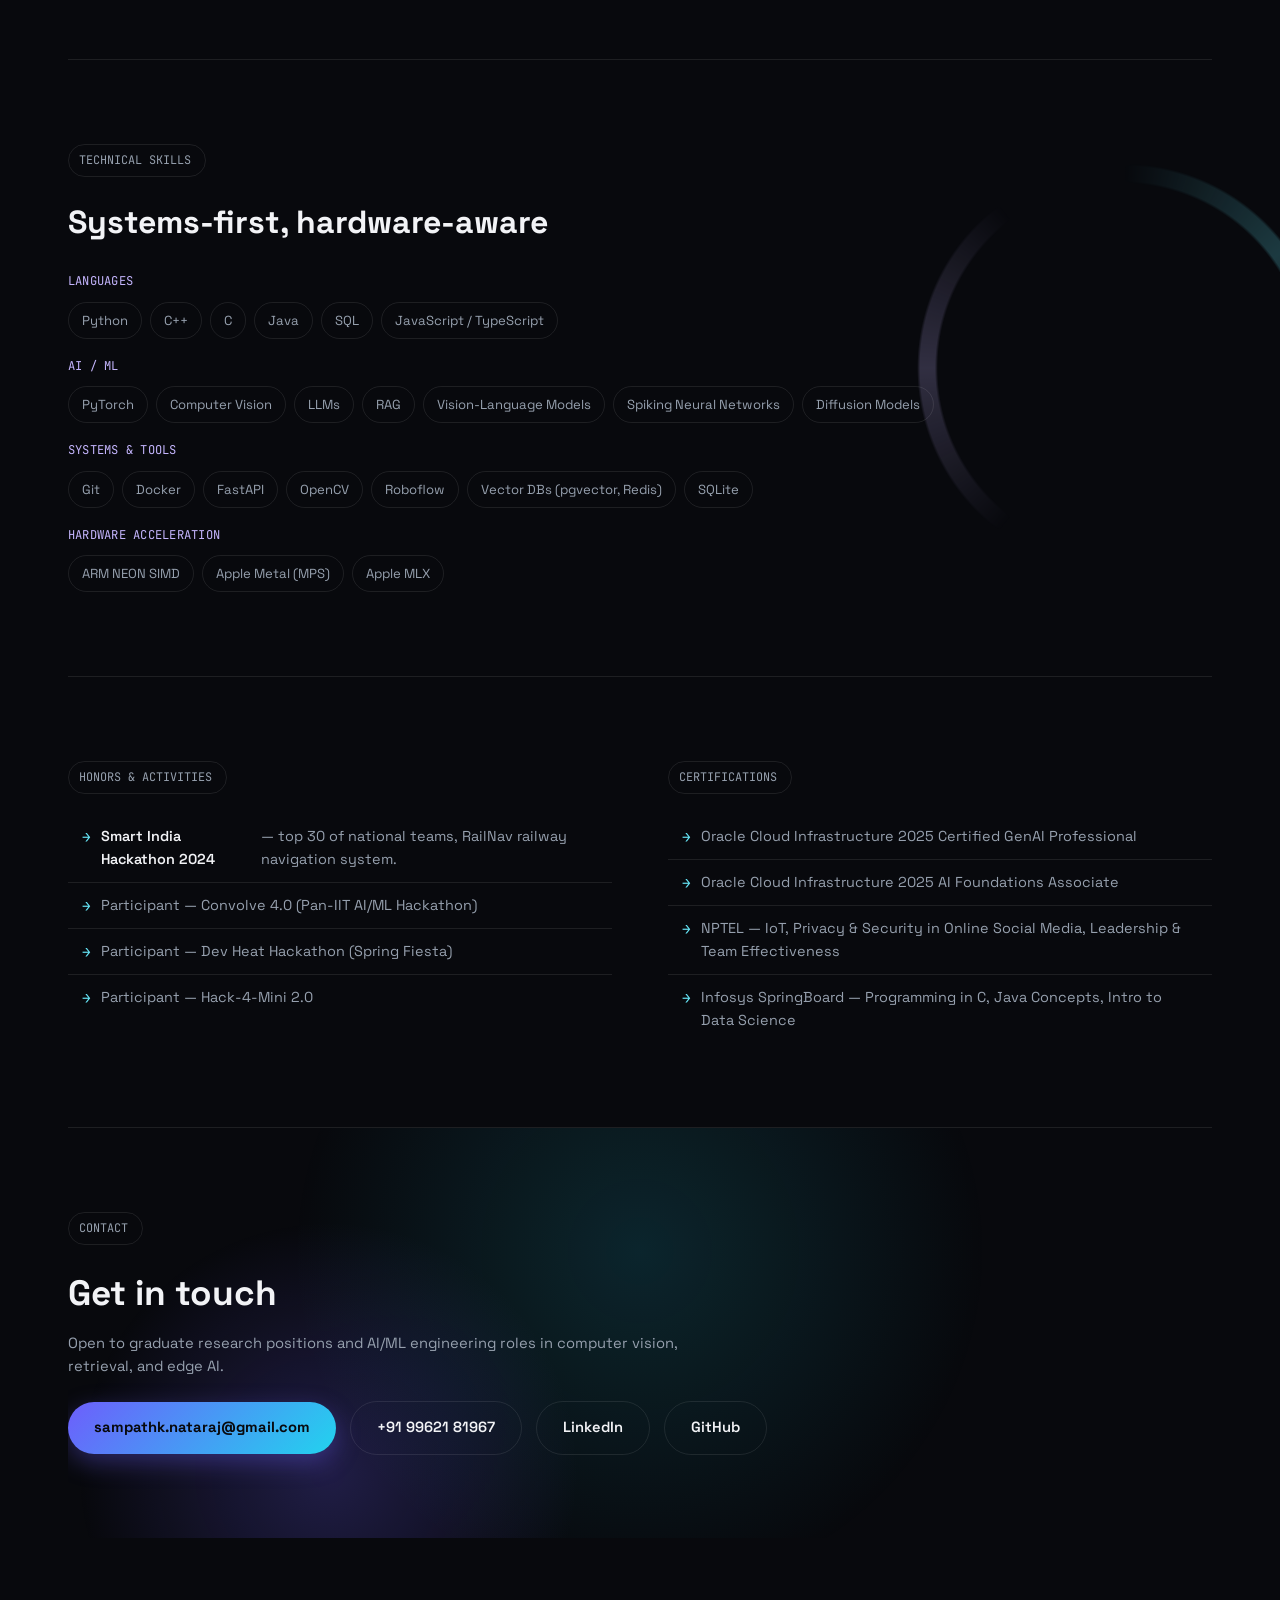
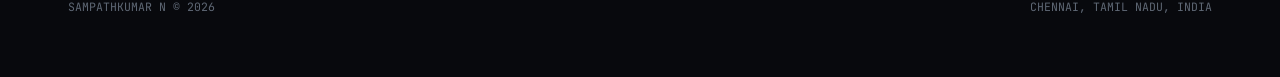
==== commit 5a872c7a: "Add files via upload" ====
--- a/index.html
+++ b/index.html
@@ -516,10 +516,10 @@
       <div class="resume-copy">
         <p>Download the resume as a typeset PDF, or the LaTeX source it was compiled from.</p>
         <div class="cta-row">
-          <button class="btn primary" id="btnDownloadPdf">Download PDF</button>
-          <button class="btn ghost" id="btnDownloadTex">Download .tex source</button>
-        </div>
-        <p class="dl-fallback" id="dlFallback" style="display:none;">Downloads aren't available in this view — open this page in the Claude app or claude.ai to download directly.</p>
+          <a class="btn primary" id="btnDownloadPdf" href="Sampathkumar_N_Resume.pdf" download="Sampathkumar_N_Resume.pdf">Download PDF</a>
+          <a class="btn ghost" id="btnDownloadTex" href="Sampathkumar_N_Resume.tex" download="Sampathkumar_N_Resume.tex">Download .tex source</a>
+        </div>
+        <p class="dl-fallback" id="dlFallback" style="display:none;"></p>
       </div>
     </div>
   </section>
@@ -901,44 +901,15 @@
 
 <script>
 (function(){
-  var RESUME_PDF_B64 = "[base64]/enPjJxAvsOIndyc39xE1jO/AmcejbbhJPblaTv0+XYrsTzeZDuxXVzPLjcHox++fNz9A1nSR2GkUB9rTcKLK9KIGHwA79gPrW3NcuRCMqMbPCePrrT+utULmdlVsaJ/AH47ieZwe+BwvUA/y6Z6rQjvoPXqcuLCrwp2k6c6eRx78SN43iPcPHrh3F4bNHz1XxYealU7lSBS74jSre1AN5WMW+Lfip7cTB1yZxzQdr1WxwkvZOTwHjW1klRSNra1eVJDOZNfXeqQLbD9xnT3W0kUUh1AEJ6QwkVqyUwF5P0KGh4bp2GoaeVnCQgmYmlufbYRrScGfFzHenDS4S/q/arFFlMRrt+ObVv17h9M7EnXiJnYAGHFBBMMm2r/7+T2eygjc/TxzbT5PJJ/3ddhKGgY3iyyfLV788gutwa3q8KE3tJPJoQYdnbxbnuDlvWj/UjdzWtFNZrFUhZUWv7lqVg0LX9K6StRRVhhrYWOtKrCS1gy52bWP6fFQ17O3AdGkqJT/OQDMiP6APRLHiuVZraR2ejVbB/T6hpnX7fdlW1AZYkgVO3vBa/+G4QS5X9N1v1NbgB59mXjItUbwgDwvEmIYpbXvX3uWq3phOomH9onILK4eVIoZzs6/iXlayyGQ9moM3AGtWn6lFFSu5m1nYVyMF15lMm/yBvjNClbzxgcRhkJ0oik7GYs17VBlvCCCDuwEDW7Nw8lJv0spRINkDNdLKs6ZkafWqOtgnCH/O3XptedOysFbyo8rkYMiy+3l4xp9twcgzwUJSW7E2SxvotpBtVW7LarcBgZi9VOWdFlIJu6vtmRWE0XQp5Yd+9zQKYquFzT2FHSOBRFIrbUXUc7fLH3icDkyk0AQVOhRBQiIw+Dfa6VaBItfiYJXyFOhi3Old3tmK4hcSgBhlCl6y3h/jfItr563rpa+UgcLhmf0sp+KwP4lo7cfgQsQzfEiEHtaJv92H7A2BsJTHPsVLbQ/cKi1K1J9mPuiiUrC5NJwejySbBtOjMs/lWtKPfzihs7xe0KenVdnuoMXd45iDxLejyN/nmj0yXeoUDh2+ZXqNYP/OPraxYxTDWjqvFSXTZabAlmYhaItek/bgDW1Cv+GNQCOu/XDmxdOqUeiGMqXtAd6cFQ0CYWa5U2gJPYiMaz2yZ0b+kf4tRLbBgXWvc5oZPhIVOgMtCct1EyeYwjzRtF1TL8/xfOryHzPMQ/cmHqEBpOhNAjtNXJ8RlNiuw1wFFv3k66HMEzsKkKLYDvbWYj+9miXR9PAt8wY7JQW8od+u87zgyAN7ju1GjJsrjI3aufseOfc40lICBnWFDjsTIFJEe/0VuIdJYEdu8sKQOcIPjRf7duKwzWk9sE5JBTvUGi5cLxp0QBEJ1biihmZT4a+yXW+oAW2E7AN/MLS8HlqIy24OxBHMsJZmdGMwMPdpha/YaP5AH6gC8Fxov2DgqFfUja09Fvzf0ar04PpR1nU/x39den5gQPJW1FbCSBLn+5LPGjkIRzNcJ2TG8aeiROfwKcewj0bvTeei+oBPLqC4IVOE1mvmDFE01buApgvZ6L74p6Q+nl7qn+YL6/riC37Di3w77jmfjt4OoA0ccEclqO1EwapQiIE7pggOUwT4X9D/IVVImCo4A6rAYe0EbaUSW0lcRK8ZvruH8IyhyDJrG3knhYNUXRTLaZVdQPkAEoRfnQQxxtzVo0/[base64]/ZwfL6hlBTnjSxQJLOKqzWuOx4dnb0n2Vyh0WdXoRdS/SY/B9FxSaKJvfuSALipKFlBlrVqJIuPRlpqC7dOc44FD9p6rO5bvos0bhY6sNcISK7FrFFkh20u/QtQ2mA+YG8tQJxSkTZ5/pE9haCQg5Mm4dVb25JDYIq8KXdBRaSm9au4C/[base64]/XIwrHnb5UlU+5vWtHDgfKa853gBRtmARh3SDy+uLG/6FAQQiBJQy/G+MPAh8oJUscgaW9hWgy/LchwPzGOMNcFlopl0UcLm+sd6I2ODw6e3M0p8e5vGvXa+NJyMPhCDB+AWlkWzMskSGauWS1h/Y/SnOvHpoNpbfAYGB6fjqZxcAB6ubw6uwZlDn6ZsrMRb1zyvYy7UY5aWxkzXZwL1TeVugwapOLC04KlzccECqBSKRoVNUm5+4LEA/kazayNjN4DN5K5yWm0LFDoUEzF1VWOlrxtL9Rm+s4P5hCS13/5FKriUZA10Men7NiLvfgLJ+fFXwM9Yd/Hgvo/QMMpoPNraYQXL7oIbRs76yFguBXY/hkVCzPFnP2TI96LclwGIiBIdhfhcnR69eeY1BiGPbF8eUFt72/WP7lewJFjz9QninjeLqy9HlcE4PdgZOBOGV9qlTTmPKE6yXWnWIeiGvvihToxcB11ioba9xzD+LQeU1tv1wtxzUxx3aCyJQ6cp2B6WpTEk459U5TO/jB1GgA5PlPINMXIuEYeOlc7pqNtdALAeX9ZvijyK0bSD6odQEOQWMma3NRWU1p+QYMGEt0+KW4VrAP2e1ySU0L2Yj8OU7jZhZj5MH0J9swBmBd/HRVQqJFGDmauZSole2q/gpCYnDxyUsRomXDDAQ9BmRjoq9+9eXSDOJmJXQYS4zW6U1bDGvkXVdT7FrJopZ9eQ0rVe5UDXOLLNeb7BHkT4PITujlCcHH72uIL0YCGXBJVGPkDU7Q3Ns8t+Yt6PQzvbssrLkpWiLrmaWJKVpqUvt1fRuEoJLP/[base64]/sU+QyPgnT6DHOr/ojuEIO0Ddbi4oFf3ZmZ4nldlIfsCtaq76sQxVaHqZykfxmYVH3+UFCBiSJDBH2uFGx9yfnbC/MLUiVsq5RXfNYAsd6o/ZykwhkA2k5ufg2Mzyre8TktcC6FIYFF84ZAhGjF2LnaSdAeJdOjXF0RGjoUY54HjOJ/7s7zCcMpGbtkvVKIrn9RgyIOwtTE1G50qMoT04mr72yvRHHo+7/T5LJBnLO18JdPywtj2g+i7ZVpeENthzOBaCAqL5PUBmueoQoHw6aoygT5mxhSj0ikPNNxgNJTFylROTR71seFRmtW+A5co0Kc6jpmbTdRzYE4voh//4Qwfj+c4vd93CsNDjel2f4IDBnH25GT994K+b7gTl/PwQM/Uy6xheBwc1pmiA1cIEmgg+JZrc4x5b8g55F3U8v56wfTnGCT0GbVCZ5Q9qVqAZ9UFju2oYGvKhG3+Yuf3QmhcHp+y+5P3sivb/ciZuqzKeidMK+DFplIvAMbed3fCASbY3wb5uS0MYrxwHyzM978DLNKXwuJdq/LmUUK9kjs6XX/QeRi3/u3y/PJjwtjhYIFxDMvJIJZEM2qgvfrkb8CtTfyVef04hbsuqVpV9pWoHpu1NFcchL5OQM+X5jgak45bQ6q4DM3MXTHskB2+xA/yiRy4jQB2oktQBdenYyBEHyAV/1oByo1D2/t+9ScXHErgsy8413XDtaz3nhrbbu/DuITX14NArZD1cwHviFt+5nILRi5uWv5yzh/hy5RfLrNK7Zo3NwSV3typnRHvjY+j9XLGiYe+hLOvljospfKBK3LLJALXZG510MpHd29uh3dvzs8XNW/i+hD3dXow/MoywmP/1GOV+w8Yg6eplKELF2O6YCZ5dAQyGnKfRHiXYw7V3YzpfZFm5ZTzl/k+TccQJ6NHij5VjVkWeVgttQ9UGuM3J8hFqArILb2J3RrJmSsrvZ0emPovaGNQqZmD4d6B6XaXk0Jnt+5v5XCva7lSNVaGe3jhwc4e8dCuRtJ5L6oV37BgV3+YZTKXusKtKx9PhQNJBAzgPxIPFblGhSKsqvGiTEKMOtQlE670hc7iatkt3u+/8zBxfp63MesZXY97XxZlVZOT4YP/Q/CjH1Wj5Ff9jQMDJd7vdk0OEpU4Nm4QDY5Jg+8wL75n0tyfs2vKKrrLa8utqJpHFweJJghGIboQdERdkAx6EV8LlV+wHyLqCw3a1gR7G5pdOyO1HlSB6NZTdz7/JDnVZzFVozK1E8RB3tJh9VFZdGXmMh8efQW208OZBiisM20RZ1yj7m4S7tnfACtIwvT376WpMH5BHPqaw64/Bj8BDDRiMJTpZwXWQhV8HOPZzrfdpGLoHUlzhUc864aJr3nL7wW2AFbicjC7rERmzOkIa23mbiJkOJSHtxW/1rSK/L9ZvuEqp7KgK5VIzct7WdcDlHL+/qKZzKj6ZkPZFiuWF4GgrtnNKkHu7DH6Lq5ujs/fmmN2jT7goqYYYYzqBljs2gSUq0pRtDV3HH9k+9I0q61Ug8M8jA8qLgtTGYMP+fxFmci1kGiL3bnduRQrWdUbtRuM75HZU+0RGT1GNWR1nAfjVZk9+wPhlWCAJnRq+LrTd7o2jHS8WhkKUuHNhu22S8ZNve5oD88wQR4Y3q6pD0biqzi8tnuqufMuNaeLbXKvaQC8/[base64]/n/Ve9VV3b22rn2+tU91U5AoqjAImdgZgcTtbJ0ZWBiZeQAicsKaLKwAZmY2RmZmVjgKClULZ2vQf+xwFOogRycLO1uef0WIOIKAzm82UaDzW6CcnS1A2sUawMIGYOHkYeHiYWYGsDIzc/8n0M6RByAKdLUwAcgxAqTtbEFOcBQidvYejhZm5s5vff7zFUBtTANg4ebmov8jHSBkA3K0MAbaAuSAzuYgm7eOxkBrgIqdsQXI2eO/SlDzmTs72/MwMbm5uTECbZwY7RzNBGjoAW4WzuYAZZATyNEVZAL4PTJAHmgD+ms0RjgKgKq5hdOfDhU7U2c3oCMI8GawtjAG2Tq9pbjYmoAcAW/dASpSsgAFe5Dtn8GyfwbQA/46HAALI8vf5f7K/l3IwvaPZKCxsZ2NPdDWw8LWDGBqYQ0CKIjLMjq7O9MDgLYmvwOB1k52b/lAV6CFNdDoLeAP6kCAuJASAPg24V/zORk7Wtg7OzE6WVj/npHpd5m3YxazNRGxs7EB2To7wf3mJ2rhCDJ+O3cPpr8erpWtnZut13+QqYWtienvMUxc7JnUbC0cXEBSon/FvJng/rGZgZwBHMzMzFyc3ACQAwDkbmzO9LuBqoc96A8ny2/z2ww+XvZ29gDTtzFAPhamoLcPOC8noCsI4OzoAvLx+rfjvxEcCwvAxMLYGWAEMrOwhfun+psZZPonfnv+jhbuAB3mN/mxAJh/v/7+pvemMBM7W2uPf8L/eMRMskKiUqpydH+N/LdTWNjOHeDFwMEGYGDlYAGwsLBxA7g4mAE+/11HEWjxFw/mf3KlbE3tANx/0n07p/9Qdv1LA9R/LQgN4L9rydu9KRcEoP5H6LrMHMzGb28s/89y/yPl/0/lv6v8X4X+v4zEXayt//BT/xnw//EDbSysPf6KeFOui/PbFsjZve2C7f+GaoD+XF1hO2uT//VJOQPfdkHI1sz672O0cBK3cAeZKFo4G5v/KZc/7Wq/F83awhakaOdk8ftqATCwMDP/j+9tu4yt3q4PpzdN/uECvS3Pf7cUszW2M/m9ZawcnACgoyPQA475TUqsHBwAL5a3dTQBuf+hYgATo62d81sK4G04H4CpnSPc7yfKyQFgEvpt+hNxAZhE/kHcACaxvxEXK4BJ8h/EBmCS+gd9ADDJ/40+MAOYFP9Bb3nK/6C3PJV/EDuASfVvxP3WHfg3YnurCbSxf5Pa7xvj75g3q9E/6I2h8d/o9/kxmfwLsgCYQP/ANx6mFv/yvvU2/xd8O4h/ezkBTJb/gm/UrP4F31hY/wu+0bD5B7K80bD9F3yjYfcv+MbD/l/wjYbjv+AbDad/wTcazv+CbzRc/gXfaLj+a8C3vu5/wP+SiLGLo+PbRfnHEr/p5z/4j1sZBHIHGcMtzdsZ8wZbVge33n0Xwndj2Bnnn6HY0UilYfBacmxzeUCCTqap/BK44XgjlDzUjbK6LUZ9/[base64]/RnAODAJESpC3p0JjjZW2KISHDqxVMttx0LJquAqnn1kMcuGclNr3nrE8I8tnvzgGCfZbOR8rsoal9SRYEwVfUwu+b98P209Z4FzEzenv4/adpqpNePX7GL/IapTtrNPlBXRHPG5/x3V37jMxIWEL803nSlXrWEB1EoxgiAw4zGJOksn73vD4m8ZgfwXaq5UAOH5x9NQ7GcvRqg3pDk+k1x75b4fGQYLL+ny79x8R3m0uOKjuuAQvmpTogKZi0i15pLtsIUdkHiPIWFVyvuskHfZ9FTZCExwtkwMPtAuu5qosAgLzUsJzqPAaw8yuCm8VCXnGa6eKpz/BH5hUCpskeE9JlUyehEjqu32SQ64onQCRiYqesnwtZdNIzO0MZxydvOyQZsTiXKiYJeRLVcWVGzoirRMIdsShxi2TDxzA/JaCsBVEliHQoG3ZdWOeM1RHl6r24lb5er4N91RLHvezZ3JL94eGPKNIPrX6tO6p/O4uQVZbdyMbKhLUrJDghbUBilNXsVyoYsNtCXx7jIepikfRj/kOo03UsR5DbhdC+5j+G8Wtwbjv8i6O8zSy/C7mxTFzgdODouNL2c1dirOR+oU+OA2NxFCdnbNwPxmKxj3VaMdWiNjK9nxvtiXz3bCDPHeUeN7NDUG3ECPN/xhjTJrCNHZvLsHKdcX5XIJHnR6IxqfNF8G5mM4hszKbXgM+Q+f5hCrRls0MTtPp56hVlhjBs1CJMWScA44ljFiczSWlPhfwDDW/k6Xx2pShrIdY94W7F0pbO4PQxtsY2y44rCouYChQStcmVB4s1Nc2LenXzjHCTRYusy7us6ksQoYj5OI8ZHJrgELvqy/M8trYcUxGeScyOAQveDD1MNXyLnHA5y7TqiDEJ6Z8Y43PQaKpA8+4RR/Ag4YflPupdZGLgpvH0XMge5emO9KfyO3P0BNJJkkJVy+5a6KUAfxc2hc+xV9W4/ToDj1BITjq0Dppw7B4723qGNppN7Y7N9kLMMiXktRFtRkqU7oq0mY1lmVS7OsqEU5yGuuzfVVdbvPP5hUOa1gw48tI7gMIfIEZlFzseUF7UFEHq9MdfdD0/M10IyXq4tjGu2x9bN9HcAc+WPXBmx8ZQB2/t27B3BOyhYnbAKbv1AU23Mh3DiDOdvCcZRfqpJGPZZrwTFoYY86nWT6LPMqx/jQc5XCskI295MnF+VmTN/iwWd4+5rv5YpyFtiBnCFu0GY5OYsptIKD4q9IHRjyv+KZcAGpxNxU9uT4VegeGPbGV8IMn6J0aDJ00zjHUPa4VKi4CnwC9pG+FfukguJpApS8q2rovDSQ3dopEJgOGQTDdxGzY+8+sd61xNukWu/fjX1nAHKuSi4+u+gS0S09G1wUnYsY+bClqg9vsx70nswGJKl5NpRd94mzGj0+65y5w5TcX6zTQpO73iAuVv0uFpubGK9zDNuGY58tZ12QvgWrhQCeJPUPQFMl4/12MSPomprS9AUV3cVZPMxsDpzmFqLYi42nJmrZxdhSfR4ugjkGAwH6I6ya5Ubb5sXZgUfvbgIhvzYD19f11WQRai0kaS94YD1PAA8CMhB5jAK5t1Sc6G0lpnO4MmptN3QvQnqwUbT1/[base64]/PR2HjIZCGMav8yLMLgRqObeER22UJTsr9EJTsG4MpHTsNeTr+QLTTXmp/[base64]/xWp2txRoJ5Lz1m8WXYYSTVRhogUwMwbcv65EGrcg+O5HMTbiGhzukGbADH/kFuUx3qyofiqa2Ery87t8cs/0vZIf2GZIWWa8hFVqF1nN/Ib8z35MlgTRr2WSRQSpCP4zwfCl4VwdOpsPbYx0XWMEVu0b+knZTrm0z7DDzEye1ey8XP0LUPHgqASK+Li7g87yxXQxqibkbRUAICtuyl3WQZ8mRcjNx92LRWAD2bX3V6yvSaU89XUeyWzRnl1/DE/G5VxHr/UeMq6FLWo/ggioAnD1FduVpUFW7JxTOl6Na5r46mVxKF+k+6HBxhyWTbS66YOiFaE7U0mHtYMj9V8vUJan1tm9LK5fA0H+k/UOZyARH7TchfPq8lw+s7M2mgBSx6THT4dfTiFMJclrE3Ksl40Szxj4GFaIi2mgi02OGBfi1rZ9gvJeNZBDOAkD8qJsi+GsV6l92Q2UORcnbIRCPJEitqjmx4GiEVZGqHGk/f+rwGHNNQYMsuypgqsCKvVQRsbQKo5Wdr1eIqGWpBr22OfplRFy4IyqVNHlGqVtZYAs1Um9WSxzMI69xTgQxJNPcdjy5VcJ0udBjWtSbXP9nrDho9i41lncISse5Upd/r8ECVuY7jPYXsRglqhMvfRcph0jYjfpeHsjg9kTW9NBWfZSoUhM8FG02yQxkfNQCOkWStIm4J/3LWu/YM1G3DzoAqW09SZkpzZM873D/EknsoSsGaA8tYEHfzGzwFcVDF6F341Wp3Ko4R2Q+Cxyws1Bc4VgoOKsYBg4eQx2UTqRgg8PvgJowxUUsiV2/ZJHzyVcFx96jSl7NjbTvJBvUF3sVOZ81TZTFkNEL6r/uvit+1u8kpqMZVijpJp44o4TfXPnQFeUHDPga0qa63N1yxVqjjxlfIO21MxzxeIPu1UwgHLZtHXayQEyzQ/7gUyNwNw7u0O5D5vEwq+XWiEmkWOQvQWMo6LoxSpDbGRSVdRV1/2kI4kDF1UW7Moii1FvfjltE6S2kW3HJInMIys0ixFo7lpMXTiHWookrDf12OzkamIbipf8CUnnSVic03t7eS9/EmhSuHiaurnH/EjmFPmcI/YnfTNoVAWrie4KPtLvgrpxDzQbd5J4ayOPf3TNV5BK846hzK1DPyjZA4P56RK/MOvNvX61i5V8vOPeiiTIRF/COKOPF32OrBr8ufJLYGXRsC3wsaqvBsHvJIg+yV+0frh5Dv/La4M0rBorJG1vi0bnVsBz/Xl18NrL+LOYTBmNls/[base64]/tufIbxz522nGBOOYCvBuuWP4MuzQhdVQfh0ucVUwZnEUb+MI128rSwHSavK5gaQ46iTo25SE7qgsZruFh2UOqVbJ/CmhR1EMAG2W1tDoytY1SZ3TivSf4kCIZhXXj9O5Fgf1bnvTHmTPJumv77pHTkNRKJyGN3wzdCFA9+F3M3rUMafLcDw7F0DW5jzBKfTVVa+QrJ1ticz5bzAfq3n6s63LHvqcgLsf9pfaJZqn1SNMW66kUVuzV9sP80elwPkMm05iGARPrvV4GS4Psd5L+KiQEwG9EW5/2CEs1Fu5UJ26ZaA8V372CAAT/5UavG7fU8tKhNGU2OsjRbteiy0sMiHgIZiuYDAEDtXK/hntiWcrucpIbC9LXS+YpX5a/ezeiD6INEzGTpzZxCgOiNd8hPs6mrluyi6hP1pmlUDttdczxrMKB5NW97KuxwCSblg0wkseMQ6YE8SsynwaNR+6daJDG8/xi3joN6hzyvjWr1KN/XWfkB7oXORhAV51PjXq+NJEUXshzob7ZIaSn5m/HkmZI+ezuFI0yJYpajVobhitm+noYiKwcc57a9EkhG/[base64]/eY8leCs0VsUUmOLgzu3ZGijrYrJ7NTniA+gxY/LLCY2KAf8V1K40ZmMVLE9wFBcM7abX+LB3T76qaXLNMjHghxmFYkQEwapCf6G/NuU4/yOWwT/wigPXc5+bZHq35Yfli4+h6naF4FUOGKJCQBWPk737Rsm1w21IwItvT2JsJ71EaWpIY9P1qggN5Svkjk5fpoZLIuU+pyXAnzODCje/itmPNAUklBHvLc+ZU3HVLlKlirl3DsX+H3AydPhV9KtIJpwHTioaX+eLY0OkQU/hU+q9Ry70aFZ/pl2PpME/4KafQiLn6nxE/5i2xYYvWa3w9M2S9HIR0wZSnzclpInk85VWkZdc8CCz1v/UmDSQQ1oHH9RMQ0UyrTvpOymhDCGE+KDJDxQa+l1bE8qUW8OXeouzJX3ft2tJ/JYUJgmqnaQvT5NjD5zeHkJ8OBMqjLFYXU0SzQG3Nu75nWTVzFdzzZ+es4QqQvInHOiR5uayTv3russzZUmAnLGrDWGo3WnvdyWuKBnfOFr/wuNit2bk+pzz1unRT0qHTjpBOyHFohKNr+vER/nTbxpZ+w1LOVsxUCsEGvkhZgrBSDbK8Vgup8kN3+p18CHZR7utXGZQIHny93jxhkpI+bHlBf2nMiNM9qgUhxhurTi8+xcHuz4I75ExGOdsUxsq1AaE/bFtJIGmDti/Ss7kxMD5EEK/KI7sYqH79lc5Sj0BMeUILBcqT16csdJHyvr4PpnudZy6uI4XngQePM8FWgT4rL+3mrFBzu1YgFVt49COcPLs45BeP7eHrJ85CntIhDXFnxgBD3X6GT7vW9vIKjO65WidmDMZBOP4wMkBVrw1b2zVmAKQwM0H0bfGLM9rel9GYLT1Uy/IMvQC/yYkclv8amnNDLwWYBJ1YwO69sxaof9or/2G8nRvaCUXHZC2cNeWLAeEZcsuwmwXfLg/1RQMTXcO4xTF2Ev0gJBw7StCvW53exB9cl5y3oMyZQFW5kwJD7kOX6JFf46RsppOWV7hoLRk7/F2QqBewWNeSt4HcNh/FZDiTamxMRgwhhco+cQcBOEN0s2oggooNzjJvgoT0NPwEFBNDWmUn7Sjg0/k1VOYDxeXPRbHYnLbnb8XEKlVvFU5VXugGYcQ3KpyMduM9wKu1FQ9f0WHdKe61WEKPefNlN58bDp2KXiDI+pAgV9vB4eN3Q6xwHAyRyO8n9EicuMveF2q4+9U6rAPFXneNozu7XlcGNQQRb+K2/tqq00l9nboqVrYdEveFslaGhJHZ+YCmLD8OxfTsem72kiv5fYz1lG26nNuOJt8XeO8hxI677MazdTccVrKWYR7vkclWzvXsBXbJ++/5s1aO575SwWBiMfk2V7Pn6a7l4ZVG9N066e4lgQE/BlG0Qj42pG46EshiN3RSPRCzjfAY5gtxicT6atIZ7Ka2K5NJ/BRS73XWixBdN0FsryWBnWf236INcNmAWvG8MvqJ/T0w9Tv+Yamj1tRxQbV8xPfMeorLKVwzGLCLQTw1TUrzsU+ccYsK7XuXD5uzGuOsVfrLOHdx4EieEpXHTwAL+azp8dLnZw/TNgOVV9IlgUdGM8MbPGFOiT2458FD4WSip0ETzZO4OozrmCZNMR+wqi/HISG7IA20FoP9TGtrpWJ0zuf3FnZFwQEJ4nw1cXhss2lP2hAva1vyFFjrSu/[base64]/WkpzyMEIe+42l3MJTlj6FLdaqwSWCy+PLcNRK+/HTA8TZgNtPDQmgLdS3cK1wHxPDMqyN3iXnjxOAu4Vaubds0BbyML9/qiHvqlosHUJ7sXMkY+8Ok7T15io5BQWB3efOLW2i4mk6XnMne8aFSe9rLumltOPRknRvP2hrZCBKl3r5cM28GbQNn/PXTlr5c97THo4RJ07UsQSEnSTUFkcy6/WY8ffq2rX0XFpGsr4YonbfTsImGBGdFtQcLtFEpBrQmO5SMRH41We8J19Qe2xyDIxYKSjw7qS3iuFCK9OUSGv775B/EmLyMvuCxojJz4COrdoHaBZO8uW5G7peth1hBJE/B3RpMNsndwx39+J/FNltZnE+xMESwXfXg2CLl5s7o9DlvFyduzb/1tZPUqvhJbcqqNhZgBz6wegQymMOgQ5fMVjLWQH7SM6pwdeRt+8ERflW11ewZG4fffKDw80tdkw1K6+QhW6YDNZ0CISt80VVUcNrCFc1hhh7GY7gTYkokRyokODKNrJF1QLqcvo41ZqP/WEJID/AnVjsk8fvcXh+m3RVNbOght3vrbSZS4fAKHyh46qR6FVfn3eSLPn11IZuSfeAORcWpXmUTA4OefMggxvxpfRyiBre9WY+ejWwW5XNZ7TFY/twDe5GD/8glOEKXfuhnKTsex1Yix/z7YKPZ6HusmF0S+gk030YX58gKih/xT5KFtB0BpyGL+NATTDHQwZwvY9yVFEwCV0ytaTMKI4ygUH0zYWxyGHjX5hxjA07mAR6ZYfS0oTFywdwQI9lZSgqgOWdWGSvETe2w2Kc5kQhHvJzkQsL+eXZSKEXLQB/yrRKp3nXVLO1HvIKB0celWxLFdfJRNysuXbsKtVWmUyC+P6MO+9h0BMQ6BncpCxbkgAbnbfCpoQDqpc3gvOgqNrkU+EaHMr+wm8I+uYuzKnCgGAx3O7Hnkk1StS839JuFw6V5gOB6c5Q6zBRv6GyT11gt6dNpSt3APSodPN3wDjV2J9QIgWmKibT/06tz0AjFt/w66ryf7WUsHDTcnnZIZTLdr3nkYy2qnZjEHB7T0C00kjvqHEYcFKRRSWOHTGvF51fO1ntfzTznpP3ywiCFiphIHpO6F/kbZ2m/WYt0wOtobvjNZ7JI+BBzFwp6j61+zK4hxaUcRdDW1yaHfiznOsd7LU3ymH8YOfDt+0ie6Bt0YYBTzsWIpTjkI9uWozpTBY9SxRPAbxz59teU+Al8gzWTordYSSC7WRpp+AYRPagPvma3x4B7/MPk/[base64]/24d0ROEM4SulaxXu15JGdn3iIno/NOrmoGCH9aIdVxi3TkRJ/tgzqMlWPBlOLRIUJa2w/QjCPcsLS4dHuK1ROHAzrg6NarzOnTXvpCm1KFjHodgsKbEmWnQ8y7iZLDo0KrrmiLGrED9jIvvF96gkf9KcGkdMRwReEV2WW2+yiL/[base64]/SzCUDBnYzLeJU3+/Ihu6YNXSQ3F/7DqHSY7yyVJckj+0r/[base64]/KMf0gDUT34U1rz5cp+PlNVDPtGKI0TE1paQEj+mvoVF04S3uJu9NM3hSbtkL+IyU+ux/lGmFnWUirYysJHr9EEzkDm1Nigs5UosWG7L1SSLFhNSmZY5Rvp2nYQd7Y3498IKKY40U/ox/hBAUOthruLJ+KjF6vB84nl/xK57YN/+bKvbd4uoZ5Nxny68cpFrm4ybadWbx+eotFi/tiDk4NyqOpsJdIojsbJ9qmL65bFjdy2054HywRF3qM4WyfW78UuxsvDUCbuccHJtdvjHeB6hE0tf48Jj23KdL3EbYZkCL8bhuBRIZj9VA8lU/+LAnqMVHPyI3PGf7UbVvDNr7Q/dXmAYprwdqBHcrGZiAsRT5QcxrRdhTxvP02LIK3bKq2/1Y3R7jPtgk04S2D9BKT0Nbvd/aMk3FVmA+djbMB2yLpoNKsGzi9GI6cySBdDSNrn0QT3in+kn4fbb2vOd9XkoC3LzmuOuqK5Ac136jJ8YuTSOlKU34TqlFn+lxGgVl+0vDb/AF628ecm4TI4KKDR5MyI513j1sP0sDS8lhHl7AndejHIhliXkrZs1Ed1TFUdBA7hLeLTwVxVVdkzCbWo9Cmxm2lVPbpq+QjCTR+QWIwVvl17yOtLtCrWOoYLEj3dJu2ewa6ZIEJIo08bDDS8zicHaVHbzMiC/1iEdf0J+FKWHUP5uHp842mpNIIfrFpQqMfpvgGwH2yRpQDVaD20oSVvSLMh0Yk3TSfEziZl0SsmfiBRO+7drJVSPIVTtcWtHf7/cZUkbkbvm8mXa5ODmt29HVtdA9xFx7LAxeFtEHuci8zz34BfqoJubbHNeDk+e2AHJ0Ky+hBIg1vrohjWWhhC4jgQwqUcjckJpp1FsXlYjwvCp+vo7HXy84Wm8Bfn7KjvOH/iyZm4mkaVRCGkM3NL+vSSTG+4N4jy+XFwzpwrsrqOa5oCNUV7EypHQ9cqgcp0M2+9tCj5kYml0Zd1g9ZMpaahLnCyOKnFTsGCahA27Xy9xeiUAE6oimlCi3iRJFitUmYO/DOeJesLxXfIfqToHAS7po6xNWqXUv9Gfb/RrNF5hYHL5Qq65UluTQ/kff922BPNm55IDWzOVPSDEKq0Q81iMSBicCa+h8P3UpGIAhZZWhfQqsDRIFgR1S9gRNDu5WUDF9Ix3aegQIe/2p4bSabz+lfp1HElWxEsUI3VlbvvfLdndH6VyGMv+57Tye9cmmXL5nkR9eptOP4wuPZreaNrdRkN/K3GCzSrpoDDbmLmKjeLz6ScMeNR3g0AMpADXlaNXIom4DkO3DqjKS0mAWpPtZ6cvs1zs13IG+u9XUL7g++s/9vzJLa7pLpTBYk2es6jYXuudb9o7OGeFlvvT8sDvPlNWIBsODH2gmRTZIErwe9O89zbSUlzzMUzlRp5+bOTlKa7Zn1dX6+TW0DPrq00Rj1cMYaCrNBi1hJLk6yPbXxDO1yCZZBCMTdH0eCcITMf5cA+3Uu5dWxhnMRhbWLJnVqaD1fKl1S4I0PN7xW+vOb8emXb/Ufq3Q12d+7WOIiYeepEjMAdp8ZMAn5cuMzeS+MIsoEAUtlh/TDpWFSNYzQkt6voc/tjndSMCEMmorx2pSGVZDV0AcpAE/qHOqiwyGIJw7Qcb4OlUTMcBIa9wm12o0v6aLPd5JA5c+vh2V/uzPIx1CG4fWL7QBieMVtvYJ/zFF6qYNrbF5sXA1mjKqNFgwkn11n5dlMIzqtmAGT2zLb2vHaFBQeLxc50abN+cxVMorpOdreskd3KwP3eZ8jBqCltAdG84eKPMEcajND1R3VP2BeSe7NyugzEEUuzD6JMCvGIAox+pfl2TxqeW+vKm/KlJp4Bnzajnx2rM35SUyyNVHPPKcgYCvvi2XQVsrS1oa7avLdYjKwmGVKa5YEaoOws30BEl+sCNRUSx9L5OQHaxgTMu3wrKYLYWLuAtVaCUt5fJvXFF9R7EEMHqMTU8e1s/fr8fTrGWZod2oxUrDCmPjX5M6XHAc7sAettLcKC294RBVtqpr7FbnHK1BgDj7SKcTypG10jDH7Y+rILDacfIzDYeUJpmmRNb8akUjqRrZTiInRYUd9zjxI5nLJybzocljr2K/HWIAAZeyFewDR4vcJH2VLc+T/krg4ApBcKQJCTkWBfIiQr5YsvaCj/qVbrIJ0rRLclJUw+gWfolRQ5bvQQqYRMdkJlH7mpi9PhE+w2Cb8ql31bv4dvi04mD45qggyPBN17CGgOmCjtw+IlT53QvNU7978KLnmYtTynf01XnquWEBkgEHiYu0I3vW63e8asR8sC/+iRkbMC5t97GV2DE5UzxSZwRPmhJxhav7Ji64rDQubtEURY1mB6KMKwm2g6MZr9sDqT+OzNSwDPlGKyaKiafSjZLuPAucyX5N+I65b/wK3Ei85L//tEk5LF7NmRKds77mxsXuFzmnyHOwOwCeYKIPrfzrSlO0WprsXC2Yn+5c7ftcP1VUdLBzCT7Dp5XpTeqf5Nth7iGfUPQyBaW52lRl4TDOteFYm1+UQaedJlIntmPxuS0GIh1VB/TVyxB81mRrLErpEufNU9ZAJ+NwfiTe+BjQLrz2aL6q10QCAXrGZQNSaw4zPa0KEw50VhQsLOnWHM7M+ZqxLnmc6yOCdkUivQRlsuLijSgK4u7Gu3Hv5dFKB6/[base64]/+e4Sutwz8yCVTXQD54sfuHw0cNUB2m2Ay0gwmSsxVCvpE7cGLOxStfelBepfpp1J+CEgcdgiOYhYXJ+hhDC+x6Y05x9+NJW7oNZto5RGOr2Tfvk4K10H+KBc4cKzIfuuHigXrh/MWaMhCn/fZekgVtMZ4zSkfZyQbV2PvQINbSMSf0BiXFPzXq5GM6S37JEfewHSfn6mBc+HjanZKOBrag6vxaWxd082dUTfxj3GL+xjXyexwpjlC1G/cqwxobneRX/6cfnhiBSWlTh8Okrbn2CShmbDsb2/[base64]/[base64]/SfZA+4H3QWrJpRKZQ7vPERGVRca98T9+OQ1mVjupPC3JxOLZn0qf1EXjGXAxuCutAmeq2rthNL9GGfH5pxG/gbOL2yFOlxhaM+6RfNd1kQn1RBW5YKbYpApCUvxu5PmEuqdkRh30VHegvZuOO5vzcqEfyDErG5IfmnX3RhZmGNI3d83pqhMXQUBOGxnZhpIdzaJg3wCLBMuRfmGYa+NkkVqvimzCh0UFGdQcWtqeKmf7Akf/NIhCsBksA4e5LO9oSRaVC/[base64]/pT3kFfT4M43Zrc/XGjJqM97yUsSxqqmcijVfn+/nVChyqirsUHPud60By3QWfj3mGxxlOCib3xuIT4x5FTR6fOUS3LQ2JMGAy0sVno9TLzT9GR+cEr/7XIF7f5jEXXYRVUARq1AWi8fjAMu89gAu+GUE/UYSzq8r4R1ST1FoaKRHBKlb14Lyu8mKyqj7idr0I1UMgfJDoStelxYha6SjBGoaTULFqlsZag8tENWffJyZK7AfE5qpvbg5qTnJ9FW9PVQEC8ayRrEDv77NNIchzXeWhQZz/0cALGCvbYfc7R5ozqbQF4Vl2Hb++kwmRtK6vY/XZCFM7cMmF/l40/XgH6KWwrtkzCvDZ7rGt4CTdXRCdZM08Ov4EH5wqTx/fhixrhAHknb7x2FU3T6/PtxYgL/mUiPjrmskRJ9rTHL7TPulc+Oc0SVQr5CwUztLp853fup5VHjvzkkL2aq+7fVTbCCHQp+Xpwjy9nUeajxrGHY1vCqDRkCsISZII2Z1XKj08Cez53q20t/AhuYNx1uTTaMpvHkZ4yWSEsl0660sNm1oYX+0yC9sXwHefAnRJHmngcWDVfjE6jmGpWNyBQ4+xTqSe9vCNiE81kFedq2NTPZQvcoaSqse6vHsrSlLH2Aon0Xy2tdTM2/Duo9ep3n4SIoWlOp+RHDMd+kXnYl8a6IcRyzZrgNKP68g71f3rqE60lOXCJUwo8qK3EaoOKChYZDwpIb814tZChIzXj0K34rr9pvd/nGWDnAUMsf4HQkYYl4Oaim3jNyicJJS+xLevc2KluKdsP+wwb3V7gw8uvhIHNf+Z8GzOBzRw52gMjoyfn5oQRh9b8cZ/j8LK2AC6SN2dqW3hA9kXH2OHIg6A5g/9+TnxwJR32aCDKA/pMvSE+kM+4ynZxous0zKQL8hirRjuCE8jy1GzhGmxl9bFMUgx8Sq0Imm7XIXTRAFf6nPYorMV0hzCkkwfCT+zMny2coHhi1ydeDMLUrpJthz9Gy+qAucng7p100vMaNdiM5m1eXmWUX1xiEzcLxP1avRfZM0IfgCXr/cdZvlQNhiRWrVX1TTWEAifVJOXR9e1rbA1lZSg6mOT23WJR+G6q2U46QYqsCjy9WLafd5CRG/sLa45zmjgH0ajIOVlffYvDGiCaIyABShKEszbKjN9Ie3kjyVUEv7/X1ZuyH7l9MTohYBFnVmMbdqiC+UBvr5gQzwWc+dXrkplLz+hRpHky+yMSkBQ1RXAJCpPst565a4Ivgmejwui5UXXxZslimf7c7iqVxZOl0xlWX/lCB63uxPB+pe3WHt4ALQqX6IG3surzNucntuYxZDlnE+GLaS53ARyJQ9QK+bMvyjuv3C8y+MLvzj62m8jEly/[base64]/Qsqh1sdiV3qZccoXjKxEfwVKZiNJmYlgpiRQgSlwFdwOOmUhiE/yUOBIVzHh0Gt/CMEi+6LuJT1rsUnLRr82Yd+gtCxDm9ApE7Xn1VhO/z7RZn2EjiFNi9gfM0/q7ojaejeZK6SLqlyt6bsJhcxPDrm4aoTo+FQIKUfm4UvZAhW8NO0m01dZxUCldwkxpvIfoY0oyqsE7vqA348FDl0LnOn4/mRXKMV7upho9Q68vM8dOWauDyQ5G1aBv3qvbiMsLEdPxzqJwa3Ud8UbcaHlg/y389W11W6CU23V1fo9O1MzpYFGt52SRKsH2j7xHbgXKtOywfciYubfS2tCR3FPgoGerfRxR0IYYDndFz/PIxr5mjQXMgv1pphrjsXDbVWe4+yU1rrklDCViGT792YxPrufOpjV8hwqGSQlayoCybThdu9Y58VeciMSP6WkKbkTBe8PvT/[base64]/I8YjlwD6ORs5WDP8y8DUSegscuHTMzY5cNO3sEeIONqC2BmBTBz8DBz8jAxAViYmLj/x9DBiQcgZuxmZQaQZwDIONgDneHIRR0cPZ2sLCxdPtL8zyOAypQawMzNzUn3tztA2A7oZGVqbA+QN3axBNp9ZDQ1tgWoOphaAV08/1cIKj5LFxdHHkZGd3d3BmM7ZwYHJwsBajqAu5WLJUAF6Ax0cgOaAf4iDFAwtgP+w4wBjhygZmnl/I9c1cHcxd3YCQj4ENhamQLtnT88XO3NgE6Aj+QAVWk5gKIj0P4fY7l/DOgA/+kNgJmB+b/h/uP9VyAr+7+djU1NHewcje09rewtAOZWtkCAooQcg4uHCx3A2N7sL0NjW2eHD39jN2MrW2OTD4O/KzcGSAgrA4w/CP6HnrOpk5WjizODs5XtXxQZ/wrz0WVxezNRBzs7oL2LM9xf9YlZOQFNP9ruyfjPydrYO7jbe/8HmFvZm5n/RcLM1ZFR3d7qsytQWuw/Jh8iuD8yC6ALgJ2JiYmTgxMA/AwAephaMv4VXs3TEfi3kvkv8QcDX29HB0eA+QcJoK+VOfDjC87b2dgNCHBxcgX6ev9b8b8RHDMzwMzK1AVgArSwsof7E/1DDDT/B38cvpOVB0CX6WP2mAFMf33++6T/MV5mDva2nn/M/z5fRjEdEQk1Cdp/GP9XJyLi4AHwpmfnAtCzsDMBmJm52QGcHw++/zuMkrHVf8pg+uMrbW/uAOD+p9qPNv1PxW7/GQCq/ywHNeB/x1Jw+JhaIIDqz5DrMbEzmX78Yf7/POp/u/z/m/C/ovy/Dfn/LUjC1db2bzXV3/r/H7WxnZWt538MPobW1eVjAeQdPtbA/v+aagL/WVoRB1uz/6uTdjH+WANhewvb/zbRylnCygNopmTlYmr5z6z8I1f/a8dsreyBSg7OVn9dKgB6Ziam/6P7WCxTm4+Lw/ljIP9WAT/25n+nFLc3dTD7a8FY2DkAxk5Oxp5wH0f8gdgB3swfm2gG9Ph7hAGMDPYOLh8ugA9yvgBzBye4v86Tgx3AKPyX6B/EAWAU+YM4AYyifxDXx3z9QdwARvH/Ik4mAKPEH8QMYJT8g1gAjFJ/ECuAUfoP+sgu+wd9ZJf7gz6yy/9BH9kV/qCP7Ir/RVwf2ZX+oI98Kn/QRz7VP4gNwKj2B33k0/gv4v7IZ/xfxPqRz9jO8WPM/7qq/mvzITX5gz6qMP0v+lgvRlMH24+D/B8JG9tfEju7P1H/OmFGs3/Bj04B/0CWDwegnZmxs+W/TD7omP8LfvCx+Bf88PhjzPbRTktPR0ug/b8sPmRW/4IfLG3+BT+Ktv0X/GBk9wcyf1T7r1Aftxajw7/gR2WOf3J/2Dp+/JDY2wLNXf5Imf8j/ecS+K/4o/MfvbVy+NMLtg9ijrauzv+K/8HN6V/wg8gfLdsHD2fb/9Up5o+gf1J8XDSMLpZOwH+1l/nDx/Vf8IO727/gB3f3f53FBx+Pf8GPcJ7/gh/cvf6G/2sbTV2dPri6/H1bfqzq/+C/f/uAQA+gKdzqkoMpb7D1t+DOhzphPHf6gyn+efIDzTRqeu9Vpy7XJyToZOrarC9bTnfCyd/7Udb3xKluhdaIXr1/tjVCh7V/Ve549nkxTFCZPeiAW5nBHJ4u+incMEQAi0+vJnTo8/rZRyPQBrwNtEeGPO+zKxeSUgH6g/[base64]/sQtURxYLYqb/UEY9vOKN45IY9+34pJztQy8bTue7cwQOLaAkBrfFwb70koQ762dkhqfOQaurxz775TN6kISIQNZSAwp0enHDGjP6e68BbyMxZZCGMnEuX2MhGUeJNbJaPsXakroGSNLTNKi/2Ge/WiMtyxGdMRB39ep1xKOfmmirHJxklhrkLnWj1mhbT7scBLU9eH6Nllhvj3wxuex5vRzeuIplJ8XgeQwOJMsSy6k4tsZWBIQRxPMKGam8Xxmrw4KgrJIGzoAo8Ghy7M5tlnXEReD7j0VQ99q/MKF7RRbhPTOXOuLw5f2+lkRD+mDIJ3jv6iGLsFaFLoVNg85DeryBa2ttlo3bTZ9C1aNLOZDb9nQHU4uCy0qApLjG/lpotI2v1/bDfKzko0tMfqP49esORIcU28Di18VTVBl+jcc2JYd7swgXaEKJtOZK3SdUv6V7MQY8tQqlHIH8NdkeB4WoI69pVQ6Ua/5iKkpjo4KSuuR3tVl4Z6CqWYmYhtcPOYNiiNDKkhGfq9JmKBt/E35MT+uIpLuMc2Pp3wJDaYNDVMvFbAbngkSQBbWIlLKrqPanZ+GQRjNsy8pp3MEh8AwI3w+PjTaIQpBYHSz99iXaP5dngsSBNvNGeMngsaNud6ziMn3FvBbHHHh5/an0vDSihXpIM5wxqIz4XrSXmjZmk0LIpm+8AjaX7yjPHaEXZqub89B63qCDRO06nKSmx2TTCAx88D82wZauF+ZdYPQ2hUXZlXlHT8i2f3gHPdjNMliQtLm3UD6bZNLOpPSXVhXjFa6aG2BN+MmNEGAZ/gtCcKMEHDUJ7ROWyZiMeuAn9g0vd9iU2I1hfOsURxmRKSJ1bW8g6aqEO4izULvTThqUdIqqo4G2w43Ob5+mqn125FzLbJYemtVg8dpxDFwkYTZ8zWbBwkefoa155KltJdFiqJFHjzQiXEpAQFLVTDwGOBucG14/U7N6MKUMeAKpw+esT+jzEd3Hg+/a5PFAi0OIJxALn08rNAjUqKo6DuBc0E64vFzVOZq2RG4kpU5GXUXqoCXvNhtyj7P8wWv8lTV+Gh24cFpNhWNGcCPq4G7Iqu9f3Hm58FKesN1r3KUM6aoN/AY+V+oR7RAm1bOO6Q7ZUnCJ+9bwGv0MQtFZq6QmSG9AbvkqpYN60YG0w4gU0CONMDPAy+oOZ3kf00oGbc3oFdy+w2hAZ0hImNNJtIAjmp7T43fUJswZPWCz+8Ox5S2iUcUSHNlEFho/[base64]/BWjRcGf5X8zkveQ92uwy6gs2/h1jApefEPEeZJ3KRm47rLm/[base64]/Bir5gFxRYwmNra/uM3WsLKjEa7s0ShEFf2hYNFsKyZJaIC1QvbEHKO+/[base64]/tpKTHWZklu5vx4+DaqJy13/[base64]/5L12/[base64]/jq4PC7dtnZjQZAQfc9IJgYqLy13Q87MlbDETgaciRXPwnZTScXYvKSJKl3KYhV4PHfnO1HtG7lCfF3dWI17On7i1v/wA4Riwh2kmC5PDJ+8bGE6OwMoPlx68ziRqlxsJbNpoFIinzkKq3Dg9NCtkbLZ4aTrWHlXRpYXhJIb/Yt8o/Qrp3jLHBXVVATsmH1MvQQn9wli+b8RB3xnaZJbP3VGr6bK85b1uBCmA9E0pI5ma7OUk111Af+vYu7MW9sFQRuZB16ew7sL4Ih5J5mimQpTP7jGuHZBbJnYHa3QJHbDS+3X/OvogKiS7JcSdE80TcecZiPk8kyH2tCPCtpgZMnSY7DzA5wuDbk6s2R/I0QgtYwNuj20mNiSZhlA+qB3kVy1e/v6tftdUdr7ND9qDeNIbT3diThqrgK5luGnCFAsGz4SRKlohontN8jl/wJ/HdfaGWJkjg7NVyD+CWnzz9zUSXRpI04F5sOOscE87kbEp+YaHQSgRBvorLJFXNhG5fsX3qok6/DStpjj78YfNU5+GcASl9ozjsebBSeeTKaA4kT6b7Pa3PrshQQ/lQa8ohROCUtRFcT7Nm4AMeCPGSrtVJgYb1ZEW7vf5gshuX/eM/ud0k/1VdM1Dmk7iurWrrFTB/qEf9nw5vSx7e1YtrOVFObhr34NKTwCCP2XdIhPxWPiehb/KBZgp0zfUBFPuxzD2+p+3MxptN50rOJwluZ+Ig0yO5AtukBHWmDXT3XtegLK+LE3mUYlKkseIkwfDA5AaqssxFrDCce/[base64]/RbpRl0SbIfBYwYyI7psVZ9PmxpZZwe+iumfls2dPVzxAaxJz9BvVJ96bR6FDNE4KJ6fQgZJfEYQHzFy4ZlZ2d+zLmNCk5B++q3vWoOkXFexfx22NragBVMSvVPbnxlzoJXziJBOSrkSesR/AyFo/QGtHvU0teUQ9oidCxaq2coAnRvGdE16vsXxkvaDOJOMMAzbcO5xZbQ0Y+XZ6Bw3cMfpZQwlyzveecFbPw0O9npwo6iApDBH+M5uvhwI4affbIV3mJeZtUPk4IHH2xU0WPBY0p5InTYYnJvekYnvluFdsJBYq5Adgta0Mp7/XHEzFsDlBbcixhYf194lMOa6/5nINqfu5hry9VQyDt2uatzlLBoDDk1nph79WLb+IRES2SiNba5Bc1UO0YzaU6fQH8tsWM9uYokn76wlinDMOSCUadUartls8ntsvfGIC9iOUMTIfDrWokYBUUbTHZmssXPzGzj1/sv6nF9kRcQvMq5rJNpTPd24sNcH6hVZboj8SpyoUtpBcsHWiNBtPgQyQ3uV4Ql7TWX60Ud1mpvSoE+uzfiOg9tgbP2RuiVWM0MXvlL8X4uNVNUXwZQIjL1bu86ZKOeUaw41VwyqQl0q+g/LBPCiyhi4rxQSIbHv0r1svx+ZVgAC0wI6znLB239hBF7q8n8dDy3T57q9PTsUK+1N5CJRrpcDzLkD4230GJPqGjBo3Q3QueB15Ox9I+85uN/GpuofYcgqUftQK13VdGuAjBliSQHWH294B3vBlj8kB6NZgZ+GNM3f1TDNiQVOl49ZnY6e7A0pbGSaF5HnYzam7IGItc+10Xaa5J+fgub2a2iwq36Hs2cvvDvPERxCxqFIN/R2NDg7YGqkWzjET57m146c7NI+YYhvD/eoLHDaXtrSgZPustXyKXZTr3nSTaEs8vNCTAR+tSzrCJ++IrpVwoJ3M+PMLKAY2qc2GvBw8mtCaRJlaCt1mVhM5q/k/8VmwqJux1gWLCPXqUSFcyqQC43m923XYPYTGXXfhSjO1tVoakF+i9G70kmQd57Kb6zDoRfiTAImWXBBdIZbCo2085jU6gJSc5WiGMlnxqvW6CMmZdhfGTuqM32Omf4jyFVAOmjNsjI2I0202n1mQo4ORFoUEYdsdqHLKwbkvkcwb/xPGf6J9SypMHUFnJ8l66zGCtVq0JKbKgcu462/7nolgTtebkg6mRid+YvY68PDQnWxP5Xuz/aLR8YqBfUX0sxnHdGbE4IJpoJNcaLms8PYVDuw+Di6d9v2As8ylWCzrJbj26Vvfqb+hLormJ1MdHcOxYYYwvHiVTWfUjMSA02uj1oEruKhMvLIk9IpIPpXXq4ciWbPjTwJ9Wk5za9+/b4yMGsfOGcYQDjWeCU/eNaoKzW1tw5Nb85G6gr6vLXHqFEeoJDvqUda7QGty9HWX8rWN9GySIeFWdDHYNwnvUQvljvJn0X1E2ovXNiBISCCSJmshX77M2wFNtv0472TJXEr/cWOFQTsmluz+TG6E85KHnnJ+29Gg6MQmDU46iciR0waM8pMMUO7g3o+mahGmTrMzjtRk5g2yh9txmV2872nb/ibRvnaSoG/JnmLmlkHBTXCChm8bzTTvo2jcVUyX8vTmw8Vap/dbur1q2JJX8eT8vGSlCkISmf4y+g96xOEvBr4Qkzlt3RZIzOCcv9s4ClB7zv/ofZALC6LWY0WXGP9NcpHO4/2smSqbnEn9l5G5yiN9/bBR/0cpNiAwJVAS+KrNRV2n9zhKIjXL67vHolU0RLhU3EWZEOhEAeTn0XXFUNFkheq1E8NgtTBP8Hv9R+vhOXfZvChsLSJnoPa+ivGDqh//CeBQ3DnGY1EKmadjEiJp+xYwXjV7iNbz1OsWxT35RJoyMkKnxmsXlQ1i9kbWzoSQe0aMBcG/nzvtGUBahR16Fr2lpzDsEfdq43gD/cJK2QuvHfm14VwgRqItkxzn+xMgD6qvlPDfUotMDLGwTcLSjVzAfIBHiQj4XT5Uv+n6AMv4iPWRVoktH1vlp4KousQpt5Q/Sz6j8sv8/yQE6M8jjxHTez0o1z5vDM/gJeKNiwDVq/vfW6SlIvBZ1ksBdrVtHANrKvZMcaPU3JUA0dxvKukjQy2UqOWVF/fy8EG5QBBPxBo0UyLBqM/71TOz3itXxVVM5FxM85MxbXBU4do6CBPFsp0bKXkWPIYFxSYoeaKv12BWJiGZ6M78DwCsgxvQOao+VK7wzDoBeazEwVsuzbmRP26m0JcIN7ekBiNySQd8oUGIaZ313Nob4b3hKu+ckubqr/h/iKuKnz2/Tp/moJ7Slidk+IojdIpSVKvoj4/cf1zh3qlSUaoZnPx3bV9JvQkYd8oFyJSe7qiDEb0HsMVXOYiQf3YjiudhiskMS9TQAQCzsWGOam5WGgyrxlFGzwP8qkb2lZzf3qCNVl3+6xVQJejtWWMYh35DGLI8YlIdEK2qCh/uLBhPcJ8nUKhlum1Ql9LsEmtAM8xUglBe/Iu2j+om87zW/PFUV1BVvysPzUbknrDvEkHOMaeNTTJZYZ5paW4ptmgtUuu4VUZVxjsW3vogo/e9UtQY2CGdrzC7DswOGWhemnvE/tZQFXLbNQnXgAbm7a/P5BGlBRPJrbFGHPJUu105a2etsVtZlbr1VuPg3qAuv2ucc7pylw8+v5ZNQqth6hmfKaRPWwb0rLe2Sy2Tl1XmxBtf0hmiKZdDtBU7+Ng8bty+JK7ofi2212AWECUbU/[base64]/[base64]/[base64]/[base64]/lhZLBjcmJe+5Fyz7OX5RuQ9YZgzudshOLVFNq/LQHS+W1Qm4Op3P9lWvZS9QJE8R1W2+/hn8ZSrYiTT17QnCRvsM66V1Vm+vHPCowWkBliLIU14hCGHoX1h7Ifkw5HA5Bh5KF/+okoAKdEAGDqMO6/QyV4EPRXJ8u0GtsybDK1kh+XF5yw/3tXR4PgB56Z8oUGzWAywBgU4VNSjNBJpR7lnM8HgT7QWzEMnvUvovFWsgbcx3EO3ts5LRHtr3eUUxM7IMU0OaMJYgvkE2icFWTIAGslRjD0C4lg8gkBwq+Smck/cautg4HP1UC1kefTHzzLNo0VtqVdPniMpqbFFzilf0JLQ/KACdRXqDge73DeZg0OTbENvXGEcmlgmli20zYFjHJjmwxjm08pVlEk+wEx/[base64]/I4cFsn0yb3Pel2DCCnGjaehO6g+rnKeQk1LZ11LwH/dVW3ol19QU4Gc8j1pbB2PU7Aw5W4xod5t3Nf9RSu1fMtBTaQs3UXyQ1ayW3wGRCKyn37jyOPb6dzzSdVc+aZsmvcBb7lWNN+mfd7FWFDXL8zR5RqjzMtU62qPi3Dv4fpuE84SDwUrTvqxOXjMGE7CzRAVcM4OM7BE5G0qiyxghQXe1b/dzYAdezuSrpNzon2qeyqFZZVEbtxn5HVu+/KaH/FQYcSQKfFkksdCaKsTUF2DTjW4VLftA2BOm3A4eNPk0251KlXpD9DTJ3634KVTnJeirmnyaTqtGt2doWj2Q0LPc0qelsVS4Vmp8CVyIlrWyAXyJaXU2XFsvHQ0IVSSaz+qn9ImEluQAB0EB0htQ1EIdlylEImIYWw/S+h838cROReYBT8/FXer8TjJNZWMEqOsAzWbIwqMGYP5QeKVzThPwbiyfqzWW/I1UN0zf1R0orNXjDbH1EvxYNO2PubY0CazX+I1I4WQpEB/UgN6qT3ySSOtNHJerNJoN2Eh6d6SdmetI1LWV0vN1WxHjH69jv274TI0tFRHOY/S/duMyJwVzRhfrD1UWtGlZ02UzKIkWbXdlwgfCav9LrViYXZwd6M6pySOMFcDUUQiQkEtkgaU63j6IgEi68Zdk5JGavhhh1nPlrlG92d3dVXuC4F5UUQOGyfFFcCPfIuBamcyU8ZO/4P12YbxC9ltZpoF7DcofGLbTDuIrZ+M+at7e/KJvpLmtC8BiQM+q5Hx6oWe0OzbiTR8zoJtCzsqXeF+UpYvUtwkg/Kb4cZYNlMM9+oOkwplkEQPRz/HLCnENs5M3b/m+/QMg+/xD4XOb5bHO4KFPvXx7WYZ1EHch0frPYdW2VOxOjXgRbAsU48jc+rMsATBP0KPlLOlk0TeBGyrkuFVMXnSs2x7aKIXYBgjY7EDJhe2jEQrg/20CdLMPJtGTfEPE915eiSV55GEKezt/V10kpZt8KuO5Qn30D/liThSjT01eKA9LTOb03/lXTjWJy3jNbXNPWyi6dBKY5QmwKPsJ/mJjBjPueXSO/SFf5LXsGvUsOJO5TM08gT1hoJV4nebRRdF6GD4IOSC22hdisvm8PEOwtprTJD7pQTZK6g0wkdhqD1QKae855TDj5ft1n3cSl0cjTKZbTr/MnvaDN/cTAf6mW/IkSbOjZKeeiXcxd87IIkaqXsoMH5sOBK9rV1ldi0MTZZKa6HARkh4a9nwvlvWJEI3mqvLh7t+K7KjXeQ7fePZobNpm3D71f0J6mvJAA75PUEyETCxU8cdcurqOx2kvdOGtzlpBb54Q/eIwBzpAPYZiUM+HfrQoOicAoF0d42BCJLnuskzrfNittrQQrXEVt7qnVdghc7eoWIsPC+N2tJorAtuJy5fXHt/J6eJF0RNdjx8oZOIB0rI4zn1dIroICT166Frdy/4Dql1AsOBymGRI0y6YvSAaf4t8VmXnZUHVpEjitdLx1qQpnI0rFFTaOWQYdyov4wNUym37WFwQIS7viubTMb+1HB64lawEjsGEeIiLFmtM9JAgRWLj78gjfdIB4mcONyTpJViVuoD6/cjXJw+S5tC4wMj4KEhQW097VE+i0X9yPAGByhsWMexLG0N6/mKKe8k+nM5LOGxt0YLBzX1zmNIb/8ZosSnkALNlPtBLLonrFkBNWRIqficLHl6NMSICiJhW8HNIqLiFvNtSQgvfi40ou1HY5X2qN1DSq9OVowJBqT+n2d2NFDGezwtq6vvXl/[base64]/piC7Q6YZVkx+WovOneFzf4BDPnk3M0mtWL/PZN6cmZ7HHmDU8/+GRBoLOPx+0qbNAy6iiklGiQW9+ovuy76naD5kkMH3QGacSaA6GZG+6nvl+lJwNqKnAB4u15IT31adHt6xClTMlGt3pXN2/nj5b5M+DDd8wRsV8J7o6DBIkp1uSdvkNldvC69ZoBVLiJufsCKWFHEIZDKgMSEq+gfKEtWrKd9BPzUbp7uT/f5udxmOz4o49h+0Xo53gXcC93M7T7JHj1kvPv2/NOiHfoAD7uvU4mm/aQHOepHG8IW0mfxE09OE7mJVY3kQ0WHaki9Hexs1ISkQgPv6/mhJl5E1I8/fQCzawt+7XqKScjHApMPD7uk6J5SwrWHHj7dYRpYYctbn8YuRQgjquE3g2LQa/8UoeZ3ntE4kWr2YmNkgJQ/QrM3PBDG/qGbOG9K4dONC5AyU4HQ5uQW6zP3B4QfSMmP4jeTrtx0dqS5vz7zHe1yDnp0LPnRBAVecYBPqsO3Znsjo7yeKCaqjxiXUR7ShkXpFsPhDQpZg+XGqPHUa/ViP/5+bC5rktduqI3sLchATvll3NB22A0YisxJS14EaGDJRmAAEv0vq0LtjuZHT79rhOxZIIL9NMPoXoyNyNmYym2rH7WbwbS4iKWCRuoP+JFBcWFUhu+7MPPrSOiZeJYVlXt26B4mMVEuc8HkH9PzzcnRmVC/hbKGgHOPXU05HHyNhqb0nXY18ZrKuKqD8ElWhq3rwGW1ZFla1zd7WF288a3lwZrV+FmxfUmIxmIhl7oaYUZLdU78nKS69uiJ5kB/YqXCZ2fIHJqhpSrX2dXLOG2YyK2uRCkZeAD1BBbQ+dn1UsfxGfUeN87HrX9XJzLUxbdBo+HAbrIw4tdB78/9lBRZvfgrrcsv7mz7k1U9LVlhbMhBRcuFmZJuB21lKts0nvGy1oXrPWcLRHtdp7pqz5q51d0ST/1quFjjJ9mutDOII6qSAt+VQKwjavvKZ5w9a0mOWDlTPE025xBdf6+yDZ126dRxgYP08it/vugR9nOAvv7kQU/peSRL2NxZga/kGw6RN2bxUDkCU++WrxekkM4fEkJL1+deEtP4mBlUiam6DCjRHAOPv0WKJzAiVg426CyOAQMclp8ifcZqkDRinCetDX5uWigXOuTuH70KDZgErVog5tDE8gOlRwfRNQgkDJB9aTY0ERu1khiU+THMrSLcms/m5y5hOA/QWyUbqB6H/hlTs6aRStDh7/kt/QNiBETTQFWd9V5n0uRJhmUK+w9jM72ptDvoVwp7RAROSHn/rsNyq/G4xiArioM3s8rDhwXX/PEkxLlfmB+gyG6tkMeIoS2Nddl0UyNmKLPEfT2WHiQYSTftfvRkOoa9ZBJcVaqizMZsbJ8SoiGIRxVl6fLulaoYzuVVFg2LhHK6iBPRtZ3kq7BhuydfIjo+V0vU3cVH5xD4jIH8Myf9hS1rAybgklXimKKOZS4ofmN7fPxEgbYqmEfpZsF7INmRILJZ/06AS0fvHjvr3SN01mBXrZfrcHP3eA4PHGNSUNnqofQazM92xTLzNg2weP14iu4heYVTb7ofGms1CKm4eIKvy9ArdHkLSHyjhPhykS3AzU/shUqUOUX4awCi4vRs7d0/ipoVnCEc8xjLV1RGtg1ZtiGWYFaOZPjOHOF/J3bdYwHNiQcg1qO5yYKRmOAa5OSc2uYuVk71d4/yEDGe6O+uhYIC6tRnTTOKqv23mQy1Cu49rkbtL3eB1lCbZnB2/2oX/IyNv4EtC19p4BsjrxIVFyYMsQbqtb+/ISulzVYIHyjNwW0WbnF9+o8wNHN7RYzmbUzXbUnNlEnvsbJRH6myCvjezaCQfpXQwHP1imU/[base64]/xRlIVr7O9eN/0xOrclCS+ZqdWjMntIPyDQchUYgqYBOoeUZ7DLaPG+p6GJNBqk3DrjCJHRe4JHMbWoeGF8Nt9vTwfBdi2ZRLbMT9kWi7wc/2JHlDNWAitEbFen7MyPUZJiWEpGl2S9RQxw1AV8Ff2omwqQgx0zembN56ljoBbCSXi/buq0JGO5+iKBdMzdKjLL4wcmHuII2+zSxE6VaYvhlSM37gsLATOVs8/c0Ff6AzvYQILqlvAdInaKr0/Z2bzs7mafOcmFlQhjw32v6QSqIvAKFga8O6k7SLYi0yAbCuUT26pSNbwWKzLVqeVcGxsH2r3FC2eCWicWDJZPI9RkEK3OwhPDfqtxlArX8fsRD/u6Hitdf8cgkXoihpmbhHOMJXVWQupyjGptcHEAt7aPK0lLdW9rTjx/WJ22DfFs7jW6McIJ+Fy3pmYDRL30u1We+T3flMLvDFDr65vl0rLWGBdCtu8Qmd+GlnoRoiPnWZ1mZt+ZCVBovZxa/6Pl7QJlttNcLRDJIIdjRg3B6fXrb510CN0CoZO2+v4zByUtKGTzySGoCGMaz4Ch3FjBSVUYz8NxENb9vFdm3aW6osO1IIvoKUp/UWN+w8/UTziruSv063m5SwSBfxWiaXU9ut6gcfpUMxTTbAoHAc9trmxYRX1EZ6s56HTjemlx5GHHUr0K9yhHDVC5vwBh122oDeMG/pu4uZJ/KtlNBlnHm+sLGynoFaL2Af+zvV1hE3fs9uLYk7e7hwyrm5SjHYtguN50E7SXL9IYGEEyg1fyYW5+aetZOUTHyLjSRJdjisZ4Ppsq5N6ipZ8ux/kijA32txxz+YxVx9EvcBqP6SRWX9mB6RQr4G7z4ktf79SFZ3GwXX36zDRAqW2bZAKrtFvJNixfJ64JKkOiAMfzgbosTCTpvgvfiIOHcljnSZmRgewCdi/QbEifsho1FoTPbEmF9V7C2kHqDFM2AmPEAbloaPIZ5VkYT8EVXmoM6Cycizxma4s+7QFN9YUhQ/p6eSVrEjEkEp9k5nKLnSJ1Zkd04VBpxvNJ3Gc0vYvrGU1NE4+cUSSvoa7ZRC7/Xw1DV757Gm0KjBAntrghb45I6n4CQSiq09S/[base64]/O4S6ErJvMhAwsrECehf4nf0Wi+0Fbwno+03Rn/ofBc2mfqf+3oF1fulNVUCHD+Pgn68BXztgV4Vh43ueF2lqCCnckIOCpQqeM1JgC4ZXKDaFgjzpbaRVVpxuJ9fCrUOlzXH2dy+afR8RJrT/grekayWrKAHVwi74IHFC/JmwPWgGLBRqwyZRicq0KRPMiMTpoQgfDWFnY2KyIxMmK6PqSZypjhzB12PspSYVMy7Nz6MiMIISXAPrp+wCHHHTl/fGkeHu4vev0nkUuK9OK0zSHVodN5ffKcoHL4HyMtPREaqUc5CSg3TufOUED/gVSiMuJNFvh07Gc8MnzlVjYvY4reDEzHn5YaQZ0ctlQe/ugbC5B5lViOqm7kdgcRtvKVoP72COBQJNTFX1L1s8WEJU498KRoVOTXRbBL8E33sJQFb+ivqWryXoHplWnYWTyutRgxMVeuZai/kS2zvNbKs7PXNnzbigX4LEsEL7ZBnRxqBhY82+kHTZ36ZlO9TTBBqdI9yx4o+gXRWbf1rtMkzZ797FUbLOZXTTwhujf7IXdIw8kFhdBARfJKPk/ESYmBs1jBYOErjG6q/lvOGmNp6cm/FtgsgMEspAhuV0gB/[base64]/+Q23guSIMfqAAfQ/Se4ia0DQApyKCK2z7ST4TdlDE2CtTaxEps2HigZrHn16ATrI1NSGocps3Gbzhb6x7GQxCD3SraPkiH2ww+Xnbiz6zAGfMpF1M7zqrPG5jJ/7X55vFG8JA7DZoj1inyrZxr69YKrfUTZ3s8ZE55e4gPhWY0zUwxBGMYIfJQeMen/[base64]/CjWckaU2DsBLsktAh6yIVUQluhxnwlsMzjb8g25zkjkMYhVOOxn63sFBxQCFisiuQo5mwlu2yPiTbmxbz/hLr+KFl5dTV/zvhPqrID6MEPLlUPFITM5zV3/lCpnLmwhdxIjadbY+Cau3PkAgWv03fR4qwqJWtkgHrSxA8w9urgCE4MRd7Y/Airj2bqOgoJzN1bTtLgRZmOrZFUL92kLWPCG7LXdcf4WsXyy7KGSo/LIP9oq75gI9WV6C14wxALNsBUUfH4yPg+v/scQGy7WDbGkJw8zGQh20tHbHhXIRSPvktngKm9HrO8bo0b6xem4vCPePOpkkZwOW46yvhrSurus3k2HdaUrHHsZps3tkf2BGAViPB7fGlZIK8d4+emikJ6baN7g4vhPANwT/FFRcm15ag+wKm1Mu40dPQBjMxm6z9MRNo8tx3IdoT3w4LasDR4eXNs92YvDmt1gl+277A1mded+9HJcL0mSzVdDqULJSLnhNlwRQrKIg92bbflcKrdgHn/pHZDWltgJjHm61F5a9CRsoncRAeXyV2VlV8bb8PpfRL0or5fLFylxr1TrKSMjZGozZHJYEz1Cpo9ePIbfYjxBz0h2B1mNGD1pGa8jXRSj+jq+lZh9VxAyickjZkEe/hq8+97QDv6pSxd1bRRSsLqcOQF+I6zUQMk3gTHqc098weHd16rPcPA315M8Oxixrmirz9oE0Fxqe36E7AWpUoJiCsX5E6TJswW7QYWQcb0r4RCa9LnCTnnFPuycx4JVHN0qM8uGxy17hDW+TiZgk/7PZFrEv6sao1NDS73cnfDR5rHI4C6/CFIUomu7EeseIoGfUO3TdmJZ1UmZHR3YEDoKqGxVOV3J8fWbA2eW/Fj1ZhfGKao5yFaeyntxdV8vO6euU7l6HgmjO8hFQEKfKWZTxRYxtb5fhA9VXr0LrNo4FVpmZF4c8kZRlW2qtFkDPTX2u5azpIKsYfjGAp1tatzYA/DPYXNVipY36RjevWpFguVukXCRPZ2IVyVdLHPYpYKi8kZBjYs1u0Q8ZKVLmWuSCQzFx0f4SNbAlL2qAnNdIgqXdUem8Gewzsu5NRSRnq/H0zLnj85ADUbf3Vqpbdnhjp9oNqMdJa6I9rXnOKUkXDTnJjosHJYmHoUg8Tm7s4c2t3wbiHbXhXG39P3IGr4/MmvL5T06j7AOrSn3+9CjkRVOMif2Z1mnnLdKtSQ0AsnkGp5OfT+l7wxgF556y6epeQqIrQ2se3q91/a+yMzX2Lyjo3+xXSunhYoPLOLfzySWJwt9QDWJlV55yvAmcZY+yZuqxW3BJdrdkFheqvtW60dNjL5JvTsuwmsC5dUmjZnEcObLamW5/4uUDeLmp966kQoQSqcIv/exjNpoLB13LjlesOi0cdHXLSjh4naEQwl6bZXtezROnnq3JJxpniLtVmtKjl5wH/0P3vymG0xhexRrFsE+sU/TmIh9HYugwoVqh6A/A9KiJZEPKr2WWoHo2ZAiJx5ceDG/cY1BofmaH92UXYub8OAqYBAGtc/GkfNRG0rl7mgHvvQwLuEJkwauKK7lc4v4ijnr01sh/XT/nazkyuxOfcHhzs3JEEJwOYq8sapuFshBTig7yZxSM2xvn75SsO2H5QtJwxwD2+4Ac4j4Sn35uYiWOnV8qqCV6vB2jKBq1z0tu7zYBOthGv8CJc5Qx3XZr8kpOyeiiV1uJsuSMiv1CJMVtWi7Apphoq1tyirS5mTjh3USwUizMWbQRC2v4Ob5Np0k20W/[base64]/nLX1MOaNE9fRaCFtYWhoo+EyPe5KjsikPcRsLV+Avqfpm4b6059KI7At2xJ3qWcnWHqF4Abu7S2KzW5jEdolUhW6eXv3DAZEq0MoZbDP5O50Ugpe0dS9lrQm1PApTEHWIuZYGzhf3NLNa+ooLjcwuuw2031RMkSysxGn5bRySImMmm1JyuiO6q3qEuHSOijo/HgSsgPUUkiHtTdQwlHEF+sMIPMWTMcdIxT9HDTr0iavukHIilywh1TrAvX3AofByfKNg500b1j6554ei46jWWq7lZ9QKRRlN7iU6BW7IJ9hgtoGm2HJZMwhN6W+VUmg1GfYWchUbpvqh92RZwItE9FumC9fpEkS8GZ8vIdy1c/XqEXuLbwq8xMxL6zEWiFyX/bh36aLEBU3yFmR5wO7YY8PeS2yMoc/DHzaeer2xormlva1B//7VXNiz+f43ixe9A+TulXAKTUs06TSk2Vgxjx14e3S5lNu3BOEU6Kd+U0Qz1tzDJuFbpEHexkLKqvVPpJdb1ahCpw1+X3Ru316NGyTrCDsJv0CTo6jN2IFYNHBlSPONT8+Dhf1qVsLwnE+pAKK/jl9QC4mzz/5mLkInyGsLUZsM4alJVqwQXVI3yoPhnqZH25NssIMmFKVmnmSRv2O7fcOqbbCwCq1WmS09JZkYa7e2hevMB71arXmVR3c3ToLFYjJQs+rUGqTVDIK/V3coaGwzPNwI4WcolxUyLMSZKtJT7Xw1LHtMc6ZLK8SHtf8ZFujOPSR0l/vWIPuQg9ShmsR5/FSx9nYUSxATxi/c6C6JdyWV8lsGv6ZlAiq3zujgM6JP+9sAJ5fcL2KY63xW3rn042O/zy4yJD29O/qUfLhF2knaNK/HIl97F6gF5OoaTsqrhkqCzyHnYUIxh3JMjUUGlNDUr1xrPJlPRrg0a7MRTSHVjdQFpNVOhDAddpJTjV0ZmK7mbSlGTszjA4M1ULBnXTwcG2k5XKnUG/pizWbtV0Oh+7l99ZmSv0iewf0k8/yE44SQIH7Wi3YVLQPleEDZmcxK35W20R3K28UOgoCkFL4Atsk/k3UOxHndEK6txMau3gKtRLafltauoKS7s6MxoqUN3cXKQOK9Ckd5t1F/L9m9G5ulXXXN+P3j4I7GuiKshW22glGe2ImDhwYCXXU7axo7y+cscVqr9U7+uQi/vOfRIx8waZpiyLaOItAqb1oP05doaEZXybQmf/QGx08zqcPdET1CieZKds9sxNU8HCbD0IQ6x478Nhv8axXSVp0E5CvqXfmX7DAlaqe8m4Vfd+56S5lxVZYB5L3wEazxFy2W0cj43dV7LVlB7zR9O1g4R7uggVOejAXzDyoKkXRIaDdEstG+1gecdj+HZmQS0Wl3V4lCu/gpUn2UDwwt+p/cMdqblMq2f9vV0qddCuMjQOY17vtI3bM008XK4i3CP00FCvM6LT0xCHezoLMix5GNErKaBm0gE544BknFQ1VMExYN4sWkMNC1xfE57LOVaXMpo5jUCr7EgYDdtXuQII5Q3gtb3/[base64]/q1OmaovTWuzM8LXKg2xLwOChumviIy92iTscqFIxyGqV+UZlo21wAn7AHtHR0nOoLBTPZdtUK6SeubeLF4+OOsv0/ZUlayL0LwfkFiPMixZIjdXJVflN7nd9Wzfljqgyi/PbXPubCxjg1xcGyGkDbpLPR+CiMGC6IJsfWVpdpNOnpRlcStrdkR2Xd37oS/AwU80mbxrez6HAb6vB7m3LFgQWYVm8WpsQAkXbqyBYckeaySbhC/GvMwD/XE+L0VtLJKf3giHquxwxpnW8EkdnkIrIDSUmdGjpd8Yvc+CztIwDVCJo6iZ2Q5cfEqurbTYAGZqjG3KzGdNj5ufUWGKom6mRa1R3geher1VR6RIJ0wsAawzxlfxHmAr4lTZX0ZBzVH2s2J21acgk0kh+VBNgpTKM7UUiRdgE6mOe89MzGwVsKaj/000o3n2RQNDoG25TbgaB5a+Xi0kfsC2g1B/RNKm2e6vEsU7zTxx4kuJeLKEuNTMmN5+FEGRZWitXGUjyqCOJSWIU7/vf3haf+e1SuuwcND3UJeY+kKzQnmEruapetSNJqTCdCNzE2mRtc6zDVFByvNc+Hs6Fe2e7vd6CoWsUP1aoFtTW6uLrqhjXXheqc7RoNAreNnV+PDflBlnm9MrC7/[base64]/H/n3rXuXXutvb+33/d7n2ezM+vq88hZw60gynAYioefFygBUNDSUhMHAIGCvECgAAk7uwEU5Qj5qyZhN4IgkFA4TOJ/OSggICAURqcIQmH8tOAwgLqrI4BfEMAvIsEvKgEEAgSAQPF/OcIREgBFkBvUGqDFC1CHwyBIEnYFuLMnAmprh8KU+dcRwAnmAvCLi4s+/B0OkHOCIKBgEAygBULZQZwwFcEgR4A+HAyFoDz/kYJT0g6Fcpbg43N3d+cFOSF54Qhbaa6HAHcoyg7wGIKEINwg1oBfAwO0QU6QP5PxkrADDOygyD96fbgNyh2EgAAwCkcoGAJDYiJcYdYQBABTHKCvpgnQcYbA/jhr/nF4CPh7NwB+Xv5/p/sb/SsRFPY7GAQGw52cQTBPKMwWYAN1hAB0lDV5UR6ohwAQzPqXI8gRCcfEg9xAUEeQFcbhd+cggLKcHgCEGfDveEgwAuqMQvIioY6/RuT7lQZzy0owawW4kxMEhkKS/OpPEYqAgDHX7sn3Z7MOMLg7zOuvYAOFWdv8GsLa1ZnPEAZ1cYWoKf51wahI/qOzhaAAwkAxUUExIQDEBQDxANvx/Upv4OkM+W3k/6XGTODj5Qx3BthghoD4QG0gmA+JFxLkBgGgEK4QH6//bfinRMLPD7CGglEAK4gtFEbyn+wYNcTmj4xZPgLqATAFYrDHDwD+ev59MsfAyxoOc/T8j/vv/fLpaakaKhhx/5n43zZ5ebgHwItHQBzAIyAMBPADRYUBopiDzz/T6IKgf9sA/idWDWYDx0T8aRdzT/9q2e0vAjj/soML8M9k2nAMbCEAzv+g3AwoDARjXvz/31j/HfJ/g/ivLP8vlP93Q8qujo6/zZy/7f+HGeQEdfT864BBrSsKwwAtOIYHsP92fQL5w1otiDXU1em/rWooEIYJcjBbDJp5+IV4gUJ/9FCkMtQDYq0LRYHt/mDmj97wF9ccoTCILhwJ/fVzwUQBgf9lwxAM7ID5gSAxwPxjAiExbEP9XuMvGYLh0z/7UIKB4da/iCcgLAIAIRAgTxLM6jGSMMCLH8NQa4jHb2gD+HhhcBQmBICZ2QdgA0eQ/FqzCBDA5/irIEZL8o/MYFcEAlP6NyAwZf8l/+Y3BOIBAZN8noKDHwXZVwU1n1TI3XHnWR+WxN9LPjEW4BnOfUaE6lEas1iJ089In9UoUv7cza/8zL5NW97lJHNx+rsXuvpejafQEc895U3be1YxU9dH2BPxXseMLFMUDVg5TxLlmSTeIXqwdO+G32wnlrG27dFnp/C+X9U1E+/OQV2gLKoe3Kzd2l5RkK5JyyhutLP6GNVo1W+wLvyD7n7WqlN04FqE2ask7VQWDcnWU5I49/Kby30D/fOU3Xc7wv3V3QLW99leoiiVHvUzKgoRlhvNvyG/yHrntp1K5WWlckt227qneIkr8aRK+9AOfbhtzvzApTuznq6baCdPUyXuRWpO1ECc7FBsxfdYs6mSENgitQf/cJuMQ46fRzn9oEFY1OnLvIFgeUEN/mY08LyClm175XPZLlI47R2eI0eFwKFHT29gSZuxrciiXfJBr62+GZfyjDdH37MrnGf6WlxcD7PDA8akiPWPMwN1hRfKJhe3NIkzsQgYw2N05b6S+FqV2BBMFN5WwtI5PEQnPShcrpsOOMcX4rZGhn77cFeLFn6MmPOLOPT6+GVl6ydQIM67p+pSsLyCoA7i5W2kIS/T+bQHqp0m46vdTuE6j+3PJNQBJkdWP+kiMJpliHkGXMKRcZA6HTKiGvfVW4cm1QUywy8GoSSbjJyUOvVWsRHuQ+HY7bG0iUez6mO5QmjxIjbvj7NQ/KI5ibA51XvKb6R4DhHd2QQCevXODtwFe5PZSj0hyTcroililiAfCM0y5X1jQq8hY+tIcs7byqrdV6QPGl7IxaZJnoZ7RKLjI4xr5zwLQzXKcZjCXi/LldzZkt3s2qMq9aS4f1qnTSYjy65l0piRkkFzZ3HQnK+ZbLbMD6v/iMNX7baNcjnf0wnd1HFxLkeCvbQNLZlNem/I04/3F3lfFH6NyGQB74MHOKn8KEHhVddTO+nUbqCsu0Ge0LHDoi0irwhV00E7bT82dgBditSkcS4nu+iU3I3p3uKHPycCdXc1iorAyKhP/aKc6HoeOwm6EsGn1ad3Qi3cvuwmjRfcOgRtut1iGLhN/eU6tecj6Pal+xHQljPh5cBQ1KCu9ZndJ26WVezQW8zar5YhQvELDVV132SnIvQHKw/TogWTpCwmH9YOV6653Wu5pgTglPtpmNE8lMi6m7te3KMCjlz+spurr8h/ntFUYyJYPcqtwy5z2Kpo+mxz0WlY4TalwgDv+s74ufIIaqnVV8Rd6EEJm1W6W8GgjtrTRAnbeOlg2r0uQr3PafXvPcc7Lm/CmsJUxAdelWzcMWbN/RFiFi2TeK+vrDRVHYuxk+jgheED05Wm7Kgnz82GVwp5qtHCrp0OpROAyEYvsiuWvZS+a6VRpzl1H/JW07vpMLUM6s6cvf5Tgp6FOJRscYscpTy2xrC6Av7HBpEUgt6er3gEXvMCzCyz1jfAKQrcAlLy6JDiBlkjhsb7I13hljsbvCfWOLcNyEgedzjkv8LdvXJeO3GKUV7YbKFg68CLhCwGv5XkiIh7wtxNizyYCCr/gvse21PQoFpVl8n4lnNafCBPT3cSF9CRyE4Nn09gP87Qoqp2guMl6aWPkmjrHoxhAzsWez45kElCD75z0MeCdTPOKH77zNW1hSOZXBIUS8c7mRh26VHlsxNd12GxGLV/nmEw+fPDkif5OD2+0ntOpZ7i60WnBMOzVu7N4PSYtg52Yc9gxysi1tpeU+bZdpQ6lX6w7rhB81c/zuWq/UzmXD7Zda2PXebavTy8CAdcKIO1NPnLBXfaakghBdUT3QLKYWnjoMxh1BwFaWXhDDDIZDWFGVvU6LZG1MiHPjGAis1jxMfiaF40/9CnxVgSOovn9sv6GXYs/VvqNlnIU31bMddeeyb7Xdv5BaVBh0XpzBxXWVeZqFhss/CS5/A1HJ52jd6r2qifsMlyviLlbjX9xGGDG3i701GlxsPZoiU+QRYbERB/iqtD12X2bpmY5GIwx1Tzs/6ehxxvY7ChO56rx5Q0B09lOYWkvhyb35DG9+SNlVRpBGjCNoWqr32b+tapjsXOeaUsyM58Zn1yNdSu3mU5ZzFzdaj4E/Zbm3QwyX2Yws9j+Q5y9V3SVG6wf+pvsrQFT9cLEa6ZJzVitmP86GIYSaGbXITzyijD/C3Bnl/5etWG/QaUf77S7dRyIl1t5adq+ceQL8WSWxvGuoPujqWxK+mRnHm6NRM/4do7/m7c8Wwg7E65CkuXsJ7ixdVE1TCvrKEtrQNBcX+F0Ap59OzNoCnZspHO5timS4WgR0U3CHN57LyyTvwb+mxwaT4WEJ+9sH7PF5yxxt4FXP4q7Re4/SSxAJt5X5N6z8PYwtYz85u4mE/eJu/qWNbLYz9cPc5gSt47O+IcJAcuWcT1MlTEn7ECA7ZsM1hNV6nWJZr3bdiXQZRTl4GxcdMKY0b4oRRNbtq4xLfpuQPX8Fx4/ZIXhRUL0LPywRq2n3iKcIonEzPQHV1Wjg5yPDl3LDlAphzHSCIUCBaaGD6eOfxdaJQX/PBiAvvNXYqvdzwXlIxBtI8vFut3TuiZKAtlG9y+52qL3bXMPju6ejn14rnVd1d4CvBU8LhMgrcr6lGhhFo+0J/uq7dikPKsFY+lt09pd8yiqTzH+9EPDxoS64VrVO6uRCrb1TjySPqZEfc2gIXemvi1+mcFzyzarlVVU4wXvdULw3ouBCGsMc152LBo7FFv695WwfjiyligZlJgn48thVaeh4L0MY+eLe3x7lyX2y5xQIhr6MM9/CHnXlyi41jAtXbkpPDqHeirIj1VHbB97NqPkzuZ0y3lPwkLSIKPZd/fFhD3wAkMRID6qpMl0u5R0hoEsBFsa51/e+bLkd7irXuUXDd4coInzYhHP3bx3D8KTuyI3Hf8at7vfOOHLGpsQ/[base64]/vb9/U9Ljawdcj8byWyHXOElgFRc1YsPUkOmvILApMJRga/1C7Ef4HRF5ckWEMUSW/I2f0WAoXQHuND3kHXcgoaH5hJ5RMmdx0fQp54XeV7JS7sR74WXm34OFMJnuvtcQ4Jwg66l+H62PY5RH8QGzRbVDH7S1xhtawwu/ayx86R2omD6nnCTWJw+1Xu/tVHP2df29K3kvbaZuaq54aQ/7rEh+dq0tSfHZfK50uIkZIsG6WnKFylPXTQiz6jB9Hs2aeQ1h6n0yyfgeI6HjbVjVN9kYxxKrmOE8Pe0V7M2HmVaWBBDTd6eHtu9mJBdkzhzPfgRqR7qMhwtwYfPrRr/k/Kb8iB7qF1eQ4TIUrOqSV8P3QNz4iEH6YvkVjYblSOEBhthenNpO3VUGWsga0CwpMRM3pnmoNz7i9tzLqE0jBWSifVHKhPoDr1t7XbdUyyY2Ij8TGxTUfiFr6FJwGVPmI3XGW+jmdpU4Jtq3vvIaLyOoRzqoWIsXuLiIGZJ0l2i4Gg3JZr5dy/dsFvWzW84zA+2TyECZI2jgvDtDUdC1MZyEkOtOA/r69Nj9A+bi7qVNgzgq2iaNF+e+iWDNMn6juzTHGXGp49vXm+8YS/K9WYXX0y7yqusJq7EGzHIj7RP2qqM6mRmTFx5KZQ6Y8RvEXFM7IsPgTt/jbFeUopN27Im4nuvWGTl7RVHQ784t/BEjLbWVTkMKTJfIThMpEnylsVh5hOAQ9p6r7mpITTdbno6z2OKeCfizG/FncK/0nKdPPQ6aa0ByeMr4y5gASS7YD+dKYXE1Lao2Jx8K9MUVDxfCrIwMHhgscymzzcuLc5yxHpTbdobvcSNpRc+WeR0HAhTsnR3Ip3cVj/0SOv3zhEt3MiSYJ93oF8PJj+jWfTSU6i3D8yo9gvW6zvahy04tVOZUCkzETmfDElIJk2k7zX448Rst155X9OJuI5bFKSFlijmSZbLOmcbrzjc4tD1FBH9uPaw3NXaQM1wZDr/uXpI6v3xHqswGzv0+SjuciW1gtyITQqx44GqvxZpHMujC/Oyty00CkX3hHlw57o7T7r6EvkBu9+kAhLBi2wxM2oWzA185YI4jH3ZBfJJuX5olWe42q5SVXpdj1Kr9R2eXCTKiDZRaio5vUcRUEv8QB5Mon1CtZ8ThxqpgrKWqP1zHbgmL5Qu6r/4/VRsTqjLE5QzOSnML7buU97Veu4vbk3eeecNpCRA4l5dykkHWL02Bd/wlskROjXhjbVXgd6Npm28WJn31DsBlyGU6AjxIVO6yn3+8kKqL7Q8z77DuWBtKYLUeKLjU6CNmpG7VVK9lL2PBJglpEQuGXoyL/yIWUZt1fS+bE+CcER5TKmVbn6pky18RmPJtyaH1lBXy33RL/PkJU0rY7mcJoL6B9GZVwJ0L/pu5GvQmR2NSmUelD7AffC4bNkJRP002slNL2oE1rZ+7JShlBti3upibL/4BMdzZXAJLyx1etzGSgFrBEfb+Klk9DTU6AHzwakPaFdU/NPQfs9AYbAQTxLz+BEdpUvo47OeSfgrgBPZJ1KHHtFaHr/2ASC+quGHhMIrwd7p1qHopXNqtkhoUQKyC9+Aj4fRGtlyhqeb2MaQnwqP61ioz73h4Zyy9+7s+63Cmp0pCYG1TIUSCjKcAQRLx5u7OQajZ12npsV9Edmg8HD6AZVL/1yq5vjOy6kx8Yyk8mph2Z09yWA3tdUkSZIHcOEfeHeKlQPJIG8OyiiZ6uiSacPQ9DNSiX4kslUC8azVnAXhKqtteUnkZP52x5DxhRb1RRR507tIFhNAGcqmwtMSKxpvOMh/bpn40smgd2EDC3x5x2m/ES8vsPqi1navwEm+R8BuM4VhvUIh3pKLIvBHp8OGWpLPV5fehYDZryUy9A7jOa42jABT2nizH5V5GsLVsBpyKmI0c+XTYVEq/EymSXXQBCp4KEHmp/4LqORb9Ek3dmMzi646d5yQ7IlVjOEZE06B90BpQH9aYWAi5+epBoCA44Gx1iaVDk88MIXwmo6CPtzB4LbZV1e/4ytyaT+J5LCCThoNdqVTIuiC2u6rm3OqB2mln9WH34yZHBuitz7iTp5kPxiAPMuN+IHX3irT68Rq3sYoPvCScvx9mED/sJRcs6H+6w58acIbOO0eNmCa2z61cmVYHDXhMCRycuU1ulNK1WWxw3GOK+J12cY2Jc+O6+X6k6D3kXKVsldakoaaDP6J+KSU38cJ+ZjfJV3aMfYwVTgqDb5Yuv/Zn4j7sMgjmfzhab7QVBJxwKIj5SA4J1lc+EQNIOB7+ObDS2tvPNgNIe3W8nPaNwnTiIcqPhIpFbrnmVBG6vLMXNhTH1G+OFaTCfHG+yJwl++piIV4/+UWelj1zu7Ge4masG2T6PwPJsuk49TSM74a48HpD+vuBpM9QJM513raIyIFZH37s5xI18M1DLZCcXjjhBDUWopcIrATDzzNmd4R/LnzTwdeuuhUgNIt45sTKgTm3Skmlrufh6NIqc/F8A7s8/D7Qka/+j4cieEsLPuwqjTC0SRts3hf8HLgUUZSVx4zqbJOvdoCufTXG7fHNJ1frk7DLu9yuVr6Gz7ZB8EFhc5JhnCZL4TFd0PsOk/[base64]/pLBdsVj4ejdMS8Lt5TWIAoV5PAVsk1F4nbHcYDL7CTaVoI917ino3JvSjOdVsgtay4ewVLHb5E7NX0N6rjSU0VZSHvDlQYfcgnLmRL3PAy61u8EUwVUoFC21hopKNUuGxeUN+Tbn6htRohguSIFXaVUxjZyR/[base64]/nQ1Zjn/[base64]/dH5p3umCbK7uhsMJy7z81TO4eVLbW1vN0rYRxAk8TV1LbfWuUmvHJDd0HdxMQARH1J0vm0GiRanK8uGfQW3w1QfnoTEy2+P2hmZmT9Me08rejqVu1IIY8k7o6QUJCbzMu259EmTn7feNEVFWvi8NHdduvD9jr2L2cE91oortHfNpt/[base64]/q7v7uw113GOKXt68+LDfn8oz1/X208DuXudS6mfK7YCInxafl5bwj95r7uo/Tr43OfEhJ0EyoC4o6xVZ3wUfCyBhkDNPsiVJlbJMZuu6hOOeK06xmn7uW8TTkYrSR52Wjzyu/Cad5YnEWOOzyRxlayhR4mfQoRJDFhbJtqDcSzBdhKxrO7btMAJN8pR8plBpOdpmPBT+bKXpomZIs0425JZa6YoKd0Qli2JiESvdgPAOYlsY9XoYeI6n/DKeI0rrdFkzJnOWl/[base64]/lQLLaJ70HbNdRTCbFHbx/[base64]/1/[base64]/4jVHS3dPE1dgACwwA5kDnRwBTu4O1gAXQDg3AB1WQWAshPQ4R9jhX8MGAH/GQ2AjZnt33D/8f4rEMjhb2dTc3NHeydTB2+QgxXAEmQHBChLKzC7ebkxAkwdLP4yNLVzdQT7m3qYguxMzcAGfxduCpAWUwWYgvv7T3eu5i4gJzdXZleQ3V8dsvwVBjxkKQcLCUd7e6CDmyviX/VJglyA5uCpe7P8fay2Do6eDr7/PFuCHCws/2rBwt2JRdMB5OwOlJX8jwVYhPhbZgV0A3CxsrLy8LEDgM4AoJe5NctfwTW8nYB/K9n+EoPr9/d1cnQCWIJbAPqDLIHgP4i+rqYeQICbizvQ3/dPxX8TIhsbwAJk7gYwA1qBHBB/RweLgZb/MPjkXUBeAH1W8OKxAVj/+vn3yRC8WxaODnbev83/PlwWBQUtRWV1hr8b/lclLu7oBfBl4uADMLFzsQLYWDm4ATzgB///jqJiCvpPFay/fWUdLB0BfP8UC57S/xTs8Z/Tp/3PxaAD/HcsJUfwxgIBtL8X3ICVi9Uc/Ivt/3nN/3b5/9vuv6L8Xxb8f9cj7W5n97eW9i/1/0drag+y8/6PHryv7m7g3Vd0BN8Ah/9tqg3857oqAi1A7vb/WyvrZgq+A2IOVnb/DhHkKg3yAlqogNzMrf9ZlX/kmn9dMDuQA1DF0RX01wsFwMTGyvq/dOBbZW4Lfmm4gvfxbxUQfGn+O6WUg7mjxV+3i52LG2Dq4mLqjQg+YjBxAXzZwNfQAuj19wYDWJgdHN3ALgBwe/4AS0cXxL/Ok5sLwCL2l+gf4gawiP8mHgCLxG/iBbBI/iY+AIvUv8TDCmCR/k1sAJZ3v4kdwCLzmzgALLK/iRPAIvebwNkVfhM4u+JvAmdX+k3g7Mr/Ei84u8pvAmdX/U3g7Gq/CZxd/TeBs2v8JvAkNH8TuBat3wSuRfs3gWvR+U3gWnT/JT6wpem/xAG2NLV3Al+Wv952/84OnNfU7bcL2MjsN4HDmf9LXGCduaMdeDv+R8LJ+ZfE3v53kr/WhsXiDwQPAPg7AriRf3b2XwN2cAigvYWpq/UfMvBkwMv1XzJW8OwsfyM4rOUfyPkXgv6IAObfyMXxF3r8roPtL4Hdb/1f5o7uLn9kAxtY/YHg+L9r4QQfjrW3kzXQ4Q8LsOyP/KzgRm3+QPBB2P6B4EHa/YHgKdv/0Rp4gr8jc4FdHcC37w89uHfH38WAnR3/Sw1uxum3GhzMCfw9dbADWv6eOifbf6Qu/3UYHOBc4P0Afzf/MOX+WwZy/H2onODhONm5u/6REzyfP6bHBh7Gby0XuEJXoD3ov1eH6y8boMcfM+QCB3EFf2T+TQOuxtXuv5aADVzM79LAr28WN2sX4B/7Be7WzdPxDwdwDPc/EDx4jz8QXJnnH0sD9vb6A8Hhvf9A8Fx9fhcHjuQDdPkn1X+9BM3dXcCDdfv7IwVe4v/hv//[base64]/N2POcz8qVdSuSQGRP+zOI5SX70t9vjHBZ+Nag121x4CSgI9fBLoO8zxGWpf8aN0Obwl34rS9aFlrzbBUtJ8FMaMdSZ05iP27FqQWoxDS3+9x/jKF7a9gjRAKA3RENZeSv3HFmxjF3JlnNoO4xgst3oOWyDJ0RdL8Y3OH1q9ljYZxKt8s42vgAUespR6lLwoz4kNHf4eZI7C/BI5z+8TJedJmbLyuDbbT5YE2s94v2QJz5htPSTGxrWNN7jq48qt1rT17jK0fyg/B6wbksmTe430Dy9Hzbi4n8nNl8aKSE+scp8+yuXiOUdBCEOXXIkbFc9YotIIsn9JMkvaSyZW/wTng5sLI8zSZrt5YNq1M/pF5RO5zVVfUPI6vtuWvz7mKgVOhr7TQdK+MZoxEvz5VRGW6LEu/PkK9g+y0bYn12mMSVL3gPUlGJZIXkUgqQQ7g2/Sohc+GiV905lf6dN6uC1dbkud5M+z4VFkDonZ6NRozfQuLGI4Sc+xx8vjFJbE/rSZ6OTqYh5o91R19tdbj46NyaAz5IDIA2+3H2PyFuRf9y3J9HKnwkSYT5qHh0svxu807D8Xif+yO5C5zSkYk9LUD9WTDm74aKJ6601n8m0Gb/3BygJIIC2bUeqiyTQkF/BKFON1Z3XOGS6vc/EJJcG3dyWwuvE+JSsNJfSA55jypWn/[base64]/UClQ23o+hoZuYFevdYdWLovTzsgSU8OL9mHkH+xO7JH6RzFtZ/L77nuLQVC22vM/wARH0Xz1L5srx7IxMjh5HWgX3nX9dQhMH7Ea3PaBJWNc/7zBkup+2ULMBMnX7O6fXApM+izrDTvlNNfsSkkSb3FIMrKkpMoyPcdXLUicjzpr8r0Xxdgk9IO9wCqne6KpOT6Ml8snsu4NBAVxZImezkR3ctQIDHx5yZN4FXTH9JlO80cfQVsNu+44EYKcbUOyp40PS2vCLW3fdl+G38YtN4dahaYWz4XZCAkTs9UHpsra8/0kM3nSoy7ULMTAUdfNUR1zBGLsjzS8Weo+QmZ9VyYM+FWfLcJ/xnx1UAw4VrIYKjRMx+l+0Ezmqq2qFLoo4Z+FWWD6SLQx7/OWlBstKRcfxmodk1p1t05PVv+zoHaaiUgzZX+RYwCWPdmeyiDk5Om5pFDIzWQcaobHy/ow+cHe3c5A7ypuW/14RRAnjtKRu55es0gumoKak+r5dWex9UNNENFXG4H9U/NbQyDt+ueJMIL9mjdPUOhmGwRhph0IDJLjlYq/VowEqFcd3K20tio2ih+ghVzz6WtLuA0aAotOIENq84jhbiyfNj+kdxb02o9u4akZeMp5vJlSc/pRd7VPGxD+HWDLj1QYGaeJdmIGaKlr2OH/NrGdXJhh5rQltcJwjs2K8QlSzNxC5wUytypbAcvSWP5Wvvn8YvlXvBwzpF1cnP9Fnzf5qn1ND5kxxWq5l9nsvROXkv4LvZq3a0Yq5Sm/Gct5oyhA94PYV/mfMFi+lhUrmwGZPDVzpPdvHhG2hXPoej/SLkOOI+Njqw6+ieox4iZpeyc+1UwngW+ZM2QX1WPVKjRdfAwR+6txILC6tB1x2IkCS6og7DS+uT0h3ZEKBHpJ69LgJUbo82CkovblXiaXJVdxF9a0Q54tc8j2/553nL8zvFtZfAK/5H6CcGQDW7junYcmY2QUnJedKPKePI5XrL4/HDI+9ss3+RdMa+OmOu35deeDib51Wu2PJ6AsyFZCznxY1wTjb19yq8irWU5GzRh3Z9ZxK+F2j3yy8k73D75oBfdZFdt9fiBY4zVug31XYWMz5SUhrVE9UKxN3snmQZxLnZGihSfqL86bql1eXtQ+6lYAy2eJYGX1DHf/bRfedenNhjyJPUkCkr+X/t0wGbOehNWGWP7jWjXp+B30rSCfx9RbSdoZC2u+Kca3MY7yM5zT70W6dYBG2POBCbhvB6S+9whHpTbD2YNU5/DHhPMUXityst8+nyNGjd5UwPjRHkNnsAtvEZHRxwUFEdEQRlMdRRcqBSHjoS7yEEPNFzkJY6Bca7tgdbPBd41CICn5KqzwM9QJ9/8qvWGA7p9IT79r5deMH/sBT3dqfT0mWL7htrocAFVqw4asmlfDxOH/Ia2YdF0DEVvdnckQH4b+EtPEl/FzIK1W83THYQHpZhnjqkdTd38oKRnD/KKeYdkt7Tm5jkMEqI+qNiS1XHf4RklI0ruNw0QBzx0umoNwqW3sebXjLvqw1nyZnyt4VAMQtLNwQU3bhzROq8vMgnen163lFxPDwCM2E+zPWQnf/B7xafO4DXmrzruzDWttluORmm55l2uZXFnTKctv1L6xUK4BXP6puWqqxJqFIJ/R1BvDzzi/1hPhv+F9413wn704eYWpui/pci5pdVeNzp+NXXFhsVGYuuqMZRKr+/ZJRDR0Mst58q7uQatrkPbY9A6CoorXe0uLUJBThk6TpF/2ZzJvs23TWMLAhNrTnZ/[base64]/swq/[base64]/aT+p1vR5G3dzE8gXsA0Zi+LI+Jp4BR2iJ3jd1CEaWzVYGQzKtrhFXZBm18fHRHLZD1DlA4nv/VjPe4hhWAI5NEA+nmcwIXvnsM7+X9NLle4OHstfthpfIPOIZcWA7+5RhGjidSSgYGdQJ3krYk8dYw1FFp4DK2OB+54ZH2jt6YX1Bx7e8R011V30mjOb8UjBroRB+X/68glb/ZpWqmRhQi5gWjIQVc0szOuNiZlD4Gf6y8i6tMY3Le8wTkkyHMXpGvKxI1F5cMiS1UNO5ssmXzZNHJFF4Pkea6LKrX0PpeNs+cQxEBXYau5PP3k70qriv0uiZP2wVGfI8YniBIpRWa6M1y9g+4I89vvURdvCcL9yg6MV7UCH19GOxKbVeWoHHKe/ylsgEhq1o10nPmvy13uaHpQWqkBd4Z+TWh1KjmdBw8sxobd2QxuoCDZ5QgJe32NfBj7dZn/t40Dbp4NbIXt349bQsWwpZ0gQRotw95Xdd50O5MIWx8uSbpGjOziiyyZmJaj5uJQ6bn2s+eJ/u+vS2gxtxKRoyxA9uQFhttvoFGC3luTJxYzaXc9niq7RhZAgukhXUtX/FrOA7Au6sQUN35uFBh58UxSDQJ5XCiF+qajvvBFkn+pfhYed22RC3F1rlgJpOAT6hs8Tk5LH8tQOlNxoHRKFEdHIK1GRvyISKqO9tptgimXEOGJ4mY1+l0K5nc3KVqaVi99ovW1wG4V/lxY6bG1qbsYEujmF9GxS55tqNsyiFaFo6YI9pZiovnyA4JlYC8eSXLBmZKTIIYRMb92uHl060xFau8YXjTVPiSWtCZtESuEUcRbeiyE72+fJppFQm0Ju4A93emtAe+PyTqteFubrZ2uOiZDyWjS2NOOQFfzCB8SIhe650NsR1ShXM48ORDeiyJn+zgFKYe8LoVOmHb/D6GrJbtJ1GfGql/bxty1jLCx9exv7wbBWM/aLjzAi6gN40o/KROhSvQ48c4PfzjQ346M1U04sVzaKljqlUNGmvX59si/t6P8Svjpv/CEctlyyRM30lHjpYdOBoHeSfkHoAQpqp9ZjM22T/Vfy2fDR1l3ZktsJycQhEP4gBqFzU8cvwd0mKB7ANZlJ3+KbknHl5tUygmaGs9g7aweVQq21WAogG1QtO4698mm4wRUmo/vgpZ9T/G2Di3q354XEgEIU1bTcKhH6mRKTa5LSGj5kSmCR1P69ptdHOr8Pg/tqZU6Wb+h1pcfSZLCwelxRCZlCEEnpgw+/DAoxplJywvqc7qPahprZXhJ7iETKaUj5sG7qGFupk3/T2OiW+jKfMmG58fa5KVM3A4lYHffChC8HPWO1scQVCj4Gxen1wVxw8GvFsojkTND8rWHt44+s/Tf73bhZr+LD70RwG3jJm8gDK9xm+aQe1PHpRjBnB8X3vPgdTbdPwiyPEGpjJKkzjIkEX2hReO5es5XSFWjaqeaM2Z66NaC3a7j5oL2dpKNbrweEt9AvDTZpJLygAxSUOuhmB79rHcAmfEu9a/z+Vpl1g/yprjDrNmqOQAxgkDb48RItcGTAM+tl4tj7zkeJnCMlJKmQwVT3uyw5+Rv9qI+aXzw53/UtRaTTTm5v5zUu1+LfcUJZCGp3wYCanIxgw7megdbOT6heeExtnsjV47XrpreXt8JwLqvhr1iVqxWkptnX9JGo2GrYDBZHPYyeaQXDO1rl9gVNCQGdN2IzL/N05w9+snveOaWBLVlEoniIRYmvYlRxWawONkCEiGbBeA5JIkO0SlSiGCES+cv5Sj1/OnHQPoX3vTmMHPWp7bb74olr4IvVsjbsBqGUPqkaCZ4nNKbAPF0J3k8Nad3NoMmQXlZ3RiQ8hUh4jYxvY/Fn8fck/WR23E7QU7QPiWpy1JxRs+X7kxE+krT3vEDtu8TjNKlWZUA63HkbrZmMEt/5SQmmLMTkbRy786hiQh55pByu0z3RZiNmJ2g8oU9hyYvvlI0WySbU18tIRRThbun7/KzOhpU6PfG5jE76vVkfkDr6IwZM6Y21nrFyxX6JlipF3omcwEA1QeUoJAe6M/eyvE6QquXHr+NvnscU0SsE639mPh+jqbRaTA9YH6DLhRN3BScAQPtoeHIjq6K6jnJEERVIAIL9Fbj8Gcv+1RAx7yl3LRDF1M0xMe8rJ3WtJH+LhTI1ZI+0oCqbsVOE7WDjkKB4xBD1lsRqkqIJ1ksVUwjr/n5tAoGVgMlDnP1nJOB4ot+usDgDa4IiKnH0lUFcLCyXmaSd/jftVvSOHJtjYbl99yvaBLX1iq3pjMGIfsWnixyBEE3puunzzc8flzu4zd0GaG96xt72NMKp2h/709lbv+nAajrGau8CNbO5bG1AOiRDkdLlqOZ9D4zCWG7q7mmc/HLqyZLqe9JxU5L0vFWPEynLITDFGW+1fevKWD99sB+Fn9v7oXft3ELVFfmg0zaS5CzMWJ0hxDsGMrmuLOxK2HeZ6JJUshRbngN6kInYB4tGIizxPJIxyYyM+COqjKWugthMwC/nkMNFPNbzNWbLrHh2hztzR8aYGqsNrlqXUYrw1h9+x6H2taxc3+DH9mcd5W6dBmRirySaWhzdfZHOSTBLXlTY/HEX34DwqTVQbHuLyC5t9YCd418dQNGsj+9veMNM7Z0DUZftstrIYtDYt5ouX5KIB8t1szGzsII7XOH9M+qk4nAVJGvfTanT04kq8UZx0UkMrTFm43vePXyezeIU6prnJlf0cYvPM1wTk6MzVEjJgXMJjKWXdUivzZcwOlQlk+3CLMfDVdVKzqm7/BC9H6vX8IxpHs2+upCoiR5esiAwiSAem9GNKm12Jb1Qm5bEexuIB+Ogk/85Q5YkGUZMAWAUe5dE3xecHerIfJxu8FP9YvsH4f4KTIKurPuZN76O6ycRLKS342x5JD3dN9MJ/CXvYGssag+dIStulSjlrCphfzoouO75ijvrfjW0IUj7bPmiK77qchoffR56dw36gj92w9XgpB4LV9Ur0dhQ4MyPGAzNx+cFNIczVJvz9ZGoh45oF/FWbldfZD5g2NKgMHmWo28Kpq+oUXaZWOJHYmNq6Hxnik4urWPWCc+eOagszSAI2CVRSXDCHtag04WgNQ3WepVHfAtRWt+hlzxTOB73JBoZufFFmT+3Yc+l3ij+gF+xjM+1EvklLH/GWTSUXjL5p26mMXrgnCCErJmwxBVQ/yK+TXS63JAqmKRs5D0RhTxPDGnu/MnPoxE1m6QcW3axbOF9auIQo4aNIwI1nxkhS4yo43S6BysbsY0UGq8IM3EVC8Ha3VKj2XjGOTK0/kKPhX37ZSQ5sqR6esGaehb1BqiRPighxXE+fx0S/TU1ju2fYuwMSiEWp+Q7HhDS3G+k7pL1vzOjFU7O6SkpBUsSkez2HZJa4+PEFvuRYl7KHwpzzcYwc9HKb//EmRNmgA8PYeDs8F4QrcD5BpsbPy2+cKGvS9ramXr3ppqEyeQZIzYtKjXpaiKJrLScye/jnZqWogv3GwtKDJu4+yrPGiBhfvunuHNaKmYT5h/XKG49KYgm+FcjgZF5Rz+aEhzY9q0BaA4+M2tAtdyt9xQOj/Z72N+U66BeVsLxPfs8ld3plYYfUG0hvMyjcz+8ahXP9/JVy/Q589axj5ZMYXBcFU1eXy8FLmTfFoUwB6lnwTGM4IlSo3VFJxkMzBj25JppbxaSFSl9K3VawTHtv2BNtkzotEvYcOiYQ5SSjENucoI/knDhv6q7IcHYnz9TRYcRKt6DSDrC3hnP1f5MBI3L6/s2yV5Cc7lFoEXV7YVoN1e/JlpvsxITw2Yoq8lPF1qVk3TkQEIQRw84tXyB57i3/1MyiC/M8xSV/LjK9lJAdmvwcXqFZcWW24+rcaFYjVZVVLOsqVnHTswkSkhNuCXkitdDQjsZmr+NskwE3SjGqroJ50m3ZjloZhzJCTvUbZoRyEuXweX0YOJ90zHgNbtfd1QXXc+K0+AP6wUX1N9JC/HmPa8R/[base64]/xsZDX7giKHcJKrlh8C47iRHhlduso6FBzkeHWeDRCK81n0LMe4CH3yTdHwsYg8Vv75MpkTo8LjNVBPOMwvlPdtM7MUCpcdlduGdoSAicfigXZpd2l8RzD9L09OltnP3khNg/sGTt1DJacBbUiTpXN1IOdPizkxq3ql3hQkNrG69uE02cyJ0YkJmwWoOwR4frbBt8bGNk17VyBBxuImXwbKiTiVNiG78zeCymQ+grmu5FJiUKAWr+teupuzt5QIynCNRa9cSuY/XoWpryDYTTTOoQrwCjX1glOTHSR6l7FRDeb/lhvU48rxKZQlxqK5zdaJMMdZ8qKQe58wGwD1PDRfKJK6Ah11R5PHg3ioun68BRp5+q78LvmcrpLHOaBX4oHjl5HPom0eu2hKISQpZRW7GuiOruBw94fIDLsh35q3RG9EIAO+Ceh7UWqTOaOCN8hbQzYfBRsbc32iClklCQhc9Q+kH2PjcHn4wp5ZXPHfkC/NjxxUVbKuKmUcJS294bV2pKg8b1R9OlF8Fz6dXFjOcE4zl2WcpzsBaEZUqlgJVEaW/hbhyJsGWLRXihbG+2FjrUvmYF28VyJWe/QFg0vCiph2+ATp9en0JXlm1kSOn7o3C1/ErzH5Em0Qfs5HOrANt95Ui7Q8cO9vbI+mu7HCB6UZBDqpT5IwTX4KUIgxI72hQq7NysRSYm8M5aAvNdE5lerS8mwGp+aNHPy0+pB/68hPbKELWDH4aeTAEmidqXJeJy7FVnYja3HScsyyZ89gQ8eXrkCMkeUy+6Qdd8gdxIOUAyc56xadFdPP9CIvytzfCt5ssGn9atSnFRUd8Dt0raOZ1ZpUfCi0erxoVA8K8gAeK1OTB+Fh57PuziuXey/xKQHn8wGpBI6Se90astZjevY7rDyMmPHYvmYN29wpsoBUeAMr9s8HXDkd/GqcILpykXDbI1ihzaMhqMoOjaHS9i0uP8z0ftn8Q43Or6kR8FuI9lbwD2fF/pJDkcUOioK8P18lP0ZB7wflb6WdecA1lv6Gcrry4LgFHedPHjjminMqGPGCf5HbLveDSlrDvrIOm1PkSfnWEX/EuzgnOIVux5v6U7kQJm2CvGOVt8MShT7PQlIla5CuL7Wl30i0jOLR0RUfEF18duCoWolpX3FKQ096NlNhFSVdzf9AI2RsCtKgaL9uGpVkg/k3lFtzdpGEhs/NJDqZG/72mMOY9VToRRoGld0G9MPvAkQ0WpQm7M7tvO6FjmdT+9c06P40qakxMW0hX4Y/FJ/eDfFmsLqaxWOEGl13Bs4iscOfRj5Y4m6QM4w3FDHvEQ0MZSG6N76fTDJ0ZT4y81JfpInOqO1GY7dOxgTdIWMZ7ScHjZ/[base64]/6K8j5eW/ejf0Gorgn/bFh0V4I31b49PSeyMmOlxezzPpjs/HDtBRtUFEQqSmuxAhgr7N1ywIGvhzCCxyP5RGeZR0sdpOd5ZEyqofmvARzpmf+lvc8XQD8aWuHO6kKGRdMmjxoyzehy9UOUu1EEFoB37JZelU2+jNy2AebIxK00sh5OmxmeOSub2txg/W/R4xGlR7w2JzPnFXiDwYDlWaSWJ5t2urcv0pJsvNGldfl4KGuONyu2k581WCXeg1SSjOOJttRe6DkeccqJnqYgxSvFWbCGs2Xseg6HMlO4bDA5QAyuUmEQxvQS819FP/QBHdLkweFreRtPoI0TRI6LLMKWLQV5PgoxxWQ6DFRFpsYflG/83XgYi0zOwBH0wYN0K7TCmOhBp5cr8HFMTE51J3+ozj6Idl6pM9/FP0V/ZLInMLROEvDiy/RNl+GEYxhBQbUyRQnN+zYHotvH2v8yimvJslFD/iISKMXwNn+y1OtVIPImD1cFmBXJH0nPDqKxWMmYpOEBFbc6BoH+OTXDXAgpYYiAmhQR63/YW0ekSzngo3yNL9O2s3u5TdGuQG69Vqw5YZah8nP1p4OYuO78e4Kg8TNjTEa8ndQD/8BkfcKwdoj8a+VH6kTFw27OGnB9aLNsMD3nIhclLAKqvlYgY91blp2gcIEePMPVp6wp/B1YlE3UUNsSBUwgGSdRXJK0NT7k12h0HLnqezucf2hCvtMy2pG0Z0Pr14uPiw1fCTtryKKuWo3QJ2ECu56VCJGojrJ67LGUCNcmXwA3kAfbrUsyA/9c7eDxZcV/pptw+rvRSHS5BSAndqEnky5Zxmz3E1uS6fkbtZ5yC0muVFHfZWeyTvU0tfErmmCzrX9jZafsWw1qo3Qz7tfbqa4Ji/hy0U3UEUlh3u+5IOuQ79Za+FtDTKZKKKOGSz4aPFvd5K4WnQgpukCS7kCKJIB2ZvyucLg6KZxFt5TcpN4Fa/k4/y8Ssou7209q7OinNzSTEMeHbv6Cs+T86/xs3wqd2cTtuchSnQrczNRvvQZKE+YTuisajSrzYqOtZ8l22llxU9qrE3vnO8TmSVdttc8P1KqWE+N+5TrpEQtXVEjsHBU25BBoAQ5/qOQry/BEK2Ho+Ryo8v0liH/dvDamyEs3r24KcfYeZuCilmYzBhGuwCj+o+mpL1iNTv2SJaAZYvqo+XQq9iFLBR00L4TLW39Y0ezk+nw/JjOsVo9Hdn6A/91WTuCnmYEsRydGYwfJ2QiMeZwrLf9GOCfPk+Is/p7DZRIfU22YACmS5oBReAOWEheJ0wO9ElJJy4CedwQUsSzRaFrD2CyjdEHtRKaiQGGr1XTZU0k6QBDh/SLJDqvtWW5+Shbo/1VJOSX8XPtBMuwXFtZuxM4daFFYl9R0GU9YIJzRjDGAmVJClO5KQxgKGPul+pvbI/glUYCwQxm6zP+qJ4W/vYC/ZretuOdewGlFwxsWWoinH5uBH+fH+PH4ZreqPiwkybgxRxvegW0vaV+kd+kwo1pa5yOJuzwRVrEGUqrTXGSWzkNmcTy/4WOieZtqUw/Q11LiLT24a8gIcG1h3e4yu9TYuG9Rw5Pc6PgNyRy5F9ut0DE192mEN3Qhdb9hwA4TMDoqP+pp3trylHMwzXmLYOrj2hGeHPcRNQlWGBhFQd++3FwDEQQBTN8pr6eN/JjlrG6gN8LHz/wEnR4DMKobdJ/4fOpcTAE6JXSaj3zHxe7e7DYY2nszmeH/jLfZX4nxWN8cdlKk9dB+5ZQvPWXSU+mUexZ32pNTIiq4ZmcFVHaz20ykWA6RYgA7yPCHekubqmZTPrxSDOl7XOmVzIWcyoX0U1ZZMbchfv/hWkX4uym4gIY57QbkFHNkLQvd+5gKqAxSebpx5oP8dTC4FbbYreWjiXMfJuQOAbKzyu4v77iIqfHcJrfgcYmvNU/NRxE/sbHpSl5+q+FhVelq/eRshj0m/ucVkDhFqqbmb6HKD70uHZ1ev5k8Nc7GRXeKVhhBd2HCxm21GU3lYiWEIl1ZiKz2fyM1t+JdCEZnx+4Y7iPi7dNKjeb2rO9DrwLHcv9LO9tnz3s+QUw5Jt+nNB5Jvo0/[base64]/wjD6g7hzLCrd9Y17vzfHjsFAKV3sQ1iG8uWZCwUEMP6UokB886wwrRUAx7qBe8eLIpwe69XKN+f98YjeFIZ3nFTswUnCr1b2MBpustNPpsF0jpfdOmWPK+hlq3FAs86a+vQ5c1DpwZ769jOdJV9BOCTiW6RF9w5FqVK3OpBq/pKRROgcVdSSk3DSD6YViJ6x+cA8VdUXxZD3H0ZBmod2aEWuRoBmn5qaZe2vVa30AUFS4rTylD8+VV0RBHdd63TgxI8p5QkKZH8tK/21jy3wnV09flf2uLPH1ZGV1dFyZBK02UsYuX+TfyCTuT9h0v5EIHi8VEYIV4nWnWwWX4h5vWFR8yTLWNByTaTjGMyZNDT0cQs3r50p1SsnIUwgiSq07qi717nP4hxFmj5S1pHovO3Olt2wexvyMK6s3uD9uD0eM/OMxxS5JcKvaknOAmkIXkPE47cY+p5Zsr6lEroMLGXqp3k4NFf9w4eOX/08EicHrvK/XOIjKgqFRwrjq9+OGitamm46qihjbySTZBqsOcKx3C/R69Pjxk61bQVx0wRQMJYAqoNQ207kabyldo95hRkQqUyZxCoCkigsZQh+JqcthFcsSGwPpPMGHWhdSaPibYTwT9GWn2W2WjQaotJ4FOw1c7x+7WegvHJpP0AfxE7fC358UKyxGtDN8/eItbuDe3EocT6GkhB+umT2PQ8nMITEcnznRLjdwtBGIHsccjyylB87fU929SnjIKhhw2FRG6nuQJfrfq1IYRNm29hqasDvfuTs07uSK1ie1OGghnxBuGnbQQ9ppSeftiqjJC6EgxOb0XeLdnQ615dk8zTfzzAExl9uhKw8zCBdTvZnHqUrlpo9yPaJqWKIBfISM6N/YVGKZWN3kmusZCKq7vVkzcnnfYXUJfpQPZsCPyjCM61ICPxC00/ObccP92vrqCXQf8H/a4hz0IEMbhsEZ7MAXGeAKgLhAPCqOIVmrKG9dVrgVdpgX8ACUeMjffEBW4tYIFkKtWgLvR0Ntynm47j0GjaqXUJ/KQbgIyaRDUDnF3HkgYbI3ZrvXa57Lx/fudY5TtPatpoYItp++uBYjAjsRNLOfnt8tFk1X4pj1MhMUxHxJXtcE6MSwX1ov6/UrGcgJh1eN03hR7gyKEBwCH/8mTzPZ4NL9Pd0jq/Z9voPDXI3wTJVKgAWlmJ7t1Cgk57De/x9omPLjGSksif+kgo90Q+KxNZ6n+FiWkLJ44aI4D4fBGRbeRe5/tBzaXJp4FpEjrITbMh+9ISU5oZE51ja4rdOllz31FOldSfNzP2VfemAYXztC4dp+xZErG3fRF/jWBfA843gXNi5grPp9hkButvUA1GZISCmD+VKO1EKqVhsGINKQm2l3CFCt3lW2IzmeXLsjVp+aWhGd8MTLLomBd1aIXUHLBAlSvgs9+vC+t1UyOPE17wMI0/Wn7RyNjrb52Zh4qHUJcO1sYLK7pTGdU3NZyr+3CVVEsMU+VvyqBwmY7Irhs/12T3P/nm+vYFRJd3m34WEqjYOkC6V9mfxKLWjV+1NrRnr4Rmbes+eNbeExr98xWzlO5sy4XrcUYqs5/1plsLVmr1QK2zHhol5TrDEPsXPtWPXOiIfkxvBbp+qepKgRto/BcR6/p7aVRipIPHmve4m81oVVVorlCornIQNZDQ85OYcZdWh4Xn4d4PqoDCGKnVaP7oPk4W4YQ3HefVxcvtXiKvYDCeLppIXp/CNm1OUKjRILcafxAOMHD0KhPjipKudVPB9JRsKcdFwJ1Jk5V7NFwCpeMpPgexZ58loRKdviM7xaIUU6INpIkjhI5Im2bx7vmaqTimqvqnuiunCZWnoclVKYNpNrBg3u4ekq/75zZkYDncFQ331HUcTMuAGdDn0PdaCyT5a46p8yLfZ6Fsg3ee8C803NLXIY5UWxM7lX0k1LY5yZXcfCvNSbpBMfxRCv0qXCTKRajZ95wi/OEeuGJmxEy9mZ21336Hyx923aPVUS8XOqSIchdx7FrMPzKE1ZKvAcXUYZbBjamaZ+2IZ+IDg+vEtS5UCV3C3wo0adnxR6E0YHS+bpkExhC4l3OJSU4bHi38BV3QdXVs8DGKlOYT0rb/aruyeUN9QJdfnZj1IpoUJ6DvIejjO3WiXaB2jm4H+mo2GrVX/jYP1alOKGEpgCxv3Yy0nH3S7adMoqG2V0OyIC6fVbYhOmbEBMb3yZx7kF2Ov4wva5KUFdNZhad3Fo4ji+w+oXQB+8l4bX8PDM/MYwGCIjTrT7Rs4HJLRsH1GL1a6xLuFqUqRL2U7EJCD6mSkU9d2cJnLfge8IyMbBTc3dl7ZRAso2IpUQY17PDNB/c/3gvnD+Y+2PwgLkylCE5Ih3ofFz8HrVaGJkInSbQdAwbMhzqoJ9+X8wKoWkPo2g4CyPITyWhdDRehK/dwu31Y4DvA3v9xA0TuijZYbhS1jNBB/sor63Jing4fPgKbMwPpB1H2Nc9FynLGcpFzESiNGKl8DyP5VVcODq74R5tRiUrF1O/2hHQs6mXlr/F6+rLQfAG+fDM2ARYV0NUd7ICWrT+zDiSwo3/+Gc9b24xY9/Rg8m9dE1DXnyhz9Ktx5Yq7oGubkxPnP59OtZPTloc8kJ0WFPL178e6/soY+sYhjXHAeQ1zEYiG6FMylZaepCA+4DO4vl4VEX2J8dfq1SPY1br4ohel51MXvGufTdebyArK8/[base64]/[base64]/3L9u1QqM6SMrh2LKi48Oj9rQw4QUufNYgHlikqz0FviLMQDRtDCdtAY9LayfPGUU0M5/10cE629kAFuPevSSIywMS8dxt2ELIIELzB3tBKSVR91aZxy36oXrXvnk21PpdK+aiLRCMJ/Bod8gRnyAltN+6C596oj7oNeC0w7d7wfoOi+uNv4HO8G3yLRn+CGNe9Nzyi1cVuyaaYu8zc2BU5iEtZRBp6XA8XJTvAnWezHLFiLzklBMi25MC5BcXGvcEASUE2Ye5sXc+TeJfajNeuNIp97YCv2eh2y316WsxdTxzu8mcBh7PrKcTQH3eHavEoAIhGWkDkZBlq/Ro7nFhEHiF2+TrvSXx5R/RUHSsr7jazOJ7ntqoV+mzEdYY/DehL7cQ6Ncw5vpU3Ms8uAF16GsNFWMpnNTABYbdJ13PG3tOanVazbKgQ7+0g/shlV8THX03OuvtBDnZ5O5NeakV8fe3kZANt4Eyb/Z6eA6tpk4Q57x1AI6uEHC8StpJnNqsAtWYtAMn1zxYQckjCRKvO198ic37fsQRVOpLIKfcFSsgvD6OT1ojvk+gTJbTimA8uMQ54gIYBGPx18aJKInzo3dWy0cgS6ni/HpgMLWGT9vbqtnePhOfg6jwjgUxGNgSBxVnMbgBnTIYCYUg2pP936XsG3cMOPCkzMd/vGf6tQBKErP/pD82N/9UyCnQsOnlN4UxRYoyhvb2GUrbbvGupkLxZwFQ9gPSCquq7Zkc0srtcmmE8PZ0elCWYES+9zGetTFvFy7WvGGSotUMMt7TKgIZmU+51fo3LXzq0tj05rJMtKbmJ+q8k7bz+1tDThrx9/p3XKhl570773/OfkVk+oGZ4xG3hEN+KLNdgL3nt7ys3lF6KFv/RqcQU5N2M4pd5pKy7BZBkMeKOub5641nF2fgHJ1TR/ir8ZmZy9lBcn1hSGKA1EERchS1Fbf1tZgudsOAMBEUjDtfYXlLQW+KAJ94wM1Wq/zKVLjs1feBqZKuudCOBiDmS/b4OfTSOZsexDzKvNoNSObcgbfHXdvt2TNhrKcmlLm2JD9mHrZljezjm14zWYoa+9YP18fbQZPYYmdvP21UbG6ZP6nczkUO6wt1sQ9JOOlIJTRE5jKbTh+YBzIbwFZfGW1KruCtUTRfTqJJ0lYblvW0xgDpP9p39fE5xmaiyu5LhgTZCsi1YbSh4WHkOa/QPtF8tu63YJEsaRIunXl8aKX8BbgRJH/FglOmbEzK2KXo/sRG7WpF08AtuocNTYWhoBtG5pqbCseu48+XXjSlhnEKI2DFY4ozd2kU8MaCF2HzU4DFDhkF8rSNQ/vmUUycz3bKkOf49hBVzfRNPBZXY4Qug5T6eOjbU8A4z+ZV0UdGOREpFTt49Iv7q6PjovpZN9mWNM9rONHEA5nyc2TjdfuNM2SEogXYVKbYwNeRHLNBfq1i9aVDzZOwtOJ1p9RzRrIzFeKIQYRHvpF6ElMH388Crs4GDz/cP66liMFzWsj1OA8fFmHQ/KL56UlRe1t0mhYGa9N/[base64]/sHX5ahBAJNlrq5IRmediPq1pALeav4ifsq8FAZ18wKvJ4X44IdIz6c2uF/d5Nv6pFvfVoazBS2GBfMmT8J8a8dMKsqtrEPHRfcvaFJfluW8a/VriEy2PuAYyFo+bJGjmlt8bjsXys0iSFq55beL1DBiP4SzFFFUxNh9iXzoHblMe0Zfc4YO2Dg4MRIeq8Z0+/ZczM+QVmjZ7h9eID0Wo36z1ez8JnQdnsacTQ5/Rs1elHNmJBwW1vpts9XOhJBD9PC3ZkNIEX8IhzbMuDGGUaVWOoifwX3nfKb7omtw7bKLAMnscp+oDdsC3p+TuVEVLrhtrhsUGFGJPALatAmFXhxkLiGfSndkAJ5DpXaXUemkgtaWzocoDUJMKvJq8u/QcImtuA0Nf55N6n/OvVo2+DE/Uww86xH/Mc0zofu073gs1UXVGlvl6I2rRS4hFDv7ydWpOHWOKlBwuG5cO7QcWgCBgrclb8Lr0/YIJeOy3wMR78aXsu/pvfZSTTTSh/bFxvIXJdT01RjUCBGEpgmdA5J8IMgZGUuFVJbSAHobzZY2YANG0jQjvE5mlIviKrCInh/zrtSeDMnubWYpQi30vbI1Qi/aTinWwkBwAYxO8EFw+k+fLw7bP9LvZYhIuJgxmr4HCvrFA3OdRf2SjisnTg8TyAl3XGAEfpaFe2w6m5qFcFTOfMid6rfsZ1OYoTboCmAcG0ucfYKVxFQ9RgmC8KUlL9zN3tFODWW2FfLgdzahTlOZ+qhjVj/Nhc9Bhj3iLPGE9f6GV4VaLj8WshuPQCdirMY3KsBKNddVn5U3/KiTWP89fUxRYcCbRcNLA7YBkfqPNAwMwR1uOrKGy6bjeGI+HB+gq6PT/avLab/fDl1h5GpWrwyEhfB/WApi1XJrU1wsI1hW1Dty4W194DjZ4bqxSkiNeH1S0Px10T/TpG4ST40x2BdOBIshbSrRYUnK2A9BgfKmoJpugkhLQV4IWRtLYlEtSqg4VPNpCX7x3iJc7zGd5Hv2pk0diRUaYy/G6fw6FWa/XQ2Udh1+dSTOa+Ts59VnrjF/pUZKRN+px7ep2Gl7c7fonqmqG5U1cpFt6ucJdqHZWyUNYzefBNc7iU3FjAUDVpeCZFh+eabCbQu4KTZq70B+3FHv2VoWENS+d4sfO7o1QoMTgS6g8xVrPYiWqLaqayu7cOw0ZatvfGUJy9JvMXP2ca4gCTBU/SZeu4fxSEtcTGNLVTWhETH81Lc0rsijtdN9XSjf+tXP4NNoVvdRLaDWHYFBu0FK2vjLfMV0qKkFiwCew2hRqZgPTj5FZU0TL+1Fk7p+SM2i9/QwuQXJhVpKXMeb52rOY4R7C8B35U8ABjYCYweqVAs3FSmpDUaiiejPQb8y7puO4AwX52jimC3e2WONb3LKCIs5zapP2AoVhIyGtQvLVXF69aOjo/RIds47GTbLO8pym63BwliSa81I/JgwlxCtVF0I6sAbmGHo8mLaIEZgxUoXTWp1OzgjqixOZnobf5j7Ih8iA1vHdFeQ5qRUAnhd5rVzWfSf3ntbouoJ2Yx6whAjUN4TNf7O8ztCpf9NbtJUH1WQmz0Z8yLVO8+dpTshiy1O7o0ZLmU2UHH/C3HYQtWnAeZGrNDWsrTVGEGFk9TqAnHzUICDqFS9Oy3u2jrnrDdAe6wVnQjj7HEoCxN3d5kJc62Qd0lF79QZZypwS23EtE5UrQ3VYXoOxVO7hHwGPt8zpF4CIQiZwV6xtMzQg6aYkK/[base64]/nhVo8uxnZFvzbZTH/2fwtRgQuPpxFqGTQsE4vjwM27uUtacLdQveBUTXMyuEadlJNjLiichXUaw/DeVqX6pAHJGfHrECiePBb7l7gINKwgfs/PF9Bm2h4F9M7HH65RyE6rX7NgKtRmMiaKz1D9jcLyJ5qGorf7kiEV8mhas0u19PrM9OqVDe4FX9FHyRJq7kh2XWqzlNEl+Dfx+DlzDZuw3iLmd7AVx2GnKgy/rxTRenLY9OTszL8hgd3qrtBvsSqogy185e0wVDjErbECfdZH7iVmZEVqe61TN+cZ7FmsyjVsm6K5g7L3t6R2qP3qb+PBGZS/U5T5ygAP6pa8vP/[base64]/VHEXgYmJZG5AnejDJinp7d0BWx4xakZyRlUwRXSdqfyzIElh+Qb5zmCM6S5f7iJDZOlElwNgrfHg0RZnANQXs6oynTzIoRJvn9tp7gTkml8EnfJVL4C+UqmHy/va24dv+DtqU9zN9Jfxqj54YQQdycavhcoz4NZNgP/CnO3dHrNwXd/djlL1SmpUUP7EEyw1nyC+pEePYwpkFppGGLjXD1yi166kSRO1X1nKfSa6M4RoyNxl9LZ7YChzXhCP38tbYia/ViRKorK14CB24pm55Whm/58VyVXxNpW4lTdCFg4+vGmooaeo9wE0n7ggfRj3nUSHJkM4wO84pVy0wnyAvbM8lHb52HEgly4p97PY/J5aVERLYjctv4v4GYYOdUkpduzY15tdrGF7X5wNDMWb2HTe9rWO6nEPMlFnMvGyDJ2XYKUS6rFw2fzz4sjQT3nXErNfnqpdAh21UQjuZb4qiPY9jVKUtpYdpETnA3XUau62yiZTt0TGAesbAaCeakGpK2uS29w1t8fEHiJiTjqALKtCcrL/Vr0OCVSRyUJ9J6wcl7SHV4oBv6AK2PR1Q7stZheqo6fYuTQQ4HtEssaMEaJdyZgRAza82Yx7S5y+hYUFinaLBs1ienkqM9cLT2esFEI9e20I+edoJoXnoMM6MSLBR+oH3agDIIzw/D3ZKrcHi5arViJJq06+o4p2oUMmw0xyZ9XAa+VWvct7JdZpp210aRA2fWKO00SxmKw8CUr/vEzZWa2Xf7nZBLQVZqXdNBsdviGUoZyfw5Z2Ga5Q0BnbsTd9la3YaSosojFxifqBMK0zvETs0LeVLyy8lxOOMhQuv/yIcxUltdsM2KY8qxigVKxuXZYvqLSA2RwJF7M7FIN1JXDkdvAfre6TFuAPX/vZN0Djvt/8TvRdC6JTK824PYQdKGHDmbX60h8a/XW12qnqTG6hIJnnDoIYbd1RLNth2Cl2/R5OM03/[base64]/Ekdo35dz3HkHqWGHjqP4sAlFAAX8bzv6VOZImmYwZTz2NscyG7sz6Z1cNiZ1HQriq0PnvbXG/6wd52e9kdR86IzzQiZI4KgNbG9knPFBaE1NJ3WnS/ZX9z2UOH6A12paSewYse8cXF4+HTytN03PBsEive9Xa6sHEaf12qZcwdBpm66Sp6RLZqbK1HUKV4aeg/Z+JPuj4vtY6DNxEUsEkM1mBCU6K5R7oBL0IEI64rMAFgn53XtVJVPhAV86WMPa07OCveDaAoE7IIT7k5RMl+wHE28fXtj33pwFIxdeUz6+p9cMXAPlSrJ5ClASGFWLdFpDNThGnza8Omnw8DfvrGFVfHsuANB6qWWmA2/yfrN1wdaPNFPnsaUWD+W5amWiKsOZ3v0Qp14S/AUHzAUw9qHEfL+HwdU9tXANreo/N2hXmSczWQOOFLlvDbE1/Kfotn4xfX4NgE5tQ91b2DSghYHjAYb9VsEm0OTmlE1RFBt4nxWm7JsWmcYMclpSF+4L3XQUvN8Qz2qdPaYq9JVrJGTvw8ywxfrjN21eDSpXUIlDQsVkWeOJQWzAduc2B1ebrOkJLDg6L/Lw6eD53K4kl6qbwiaYu+UiVowAC7xAUATul5eUjsxGHRstzi3ArAecLjM7WoumjChw3P1nQa/eyNMtGi5s/HS2YLzh2nQW5fxXJze6Um2Yi8DV0U+twi7nHyvpG/wXLU8PP5AD0lM1f4B9ear8zv8NrZhuqrh2/ucFdSCx26enaeyrNJgT5dL+fLcaJyfF0CtrXPRI7WGrDbMu7jwddbaAnwKFUnvTXtQk2Z+DGU5d/sjcwnF9Vu/msgR3bWxg1CvOF47LWbrN4LKvb3WaWIWAGR+FCua5mVPxKouQbyQxNFYVGZ5QXQwi+M73ZVuF7iCOunCJJ0ZsN1UpYnMjF49rw6LGNpM0ls1ujeNQo9Lpvm/3OthumvsTRyB04clfSkt/JcxbwLprIx5NSDj8kLz0gUd3UeGkr/RlhBFWi7lfMtAngEsTz0UbkjFAe0lChQLf0MFAvaxqfrlozHRTKWvQYHD7qfKE9OOlogkmI/U3vRqrJVzeBvwSqmJfwKxjpATz5Zt4Yf7KoARHLQEw9II17HYw7HOKkxwpVzInnTuNt1M7jSXVgPA0vYtHF9bsq4yzdQrsaf+9UyBvMmyFE6Y17y3TimAK5DrnDdDnbZ0ily2EP6FSek5IjH2EuoJNK2/xyPB682ayxJQkwL6UZQkjLg7C2LjEk4ma14HksyilN5lDzWrmxoPOfekohG5lUp7N4hHVz/gMOaPbvSgy75Cle3kwt8YS9sFzEUZQB0gIRVd121R4NbTbzRwke/hvcw2mfKgeSJ1CAuIiOIQH0uFgthXsXJ65OOKsDksLNK7qnfvKOlk7/d8o4Vc7nDMcjF9v2xbdLaifC/1WuDWrCxProVxxAKZpSW2H69WhuJGQwsuFj6wC+uWG9vI8pBpy79JAdFiuijJyGaywfTgKjhDGo2V5rsR0m5qIuLr8uM9tuF4dDlBo7V9I3K4f1gYhLCzA8qeeKXBPjNBp7WBwupMUy/1GcuOm0AEuW+0CDH9VVpYYwYdLtc7i1Dv0CsHhNKxPofhuOU0X3NUx6SyizJZMcDVZrekBonyHtzaqLMa6ksYd7+sKstr318nl3EnS+a7OnwMDMcLFnvjg6CLXCFJTiqiHJCzIRnM8tBIe79xkyuyr+GFq2VW9zqvz2BTuhkBbNkJHsFHMg8mMmU0BOg/lA0a7eZSpEgKbWkzzXEccTT8D8toQoThCXfXAWDP/i7wAJvflgtQg6wmm1yAp0KlAV0rzBnSctxHlYqkz4grYxUkCZiILS9ShzrgduRSRwJ9h1GlmVktcUbGwXO7N3mscVdW/aegVAubI9J0W3HPSs39wcmQdNSe0pLykAko+pfdqBrAOcJLDv9sCbg7M5eOouUTwslG0hLz2I7YNTrzAwYvaJZqzlGx08LKZNhX/5BImdE7R4l85/mN5wvrIk268ods9DxlRMXvi425UGcAzWgudgzEM0UOKRSMASYbefZcXHHvpkJFYZaWWmDugCUGMsbx7iqMN3Tkvk/bOGKa+XB3TL3O9PPwkR213LCZIvpMBX4MuSFV4A/o0CUUm5zlz6yADiHkQbMVRWfrvM/a2nY1isaRB8wdy8KqfWfIWAGLSPmG3xMkH189BKWyuLti1uKj+nEgKvFKBlSxa6DV3LVgaFWM6wpIDjU17Ro5EGFTDu1I5Cuoz57x0oeqQeXUhZFQtzib193dTPPUtwJ3YHNB1vi6BbO/NzVDYB6d5NtQ+AW+PoZnQ6E5gaXQ0F/97Fob6aA8kfBaxEmqsTuErNUmnVBDWB4wLJtEa9UKcNBnLgL3XclTZZzWzTelufcevkoMC/inBYu2EBgIzR02c3O5z5jrPexvIc2sebElP2o/iHV0zzBzKWHeCne2pM+iR+yBQGvTp98w1kcnhb02qh7U5+3gCfH/NBc1aeGqknF7HpUEIKdPu5vGfRkDwqo5ax16fJdE/zzhEccFrdleracLb/JhUhLJrkQNqnuDqQbgeT/ZDS8cobhBMpMseqTj7vlDoKoLzNPH7jCFwuuVgKhBBUoZoL21ZKNGxrOllN//9rxctZXftGXMsavWfPO3f3NUeQN1o9dLRLQ4CmSiNnX5IWeyl7lm1PfAe8qpXiuRI4dlU8urNaLdBnXsrs6sgaBHyYQLA4elsHuBIfQ7ENVIryPiSvFhrk0/l/NPzDmc/IVB7WgzAx+1DzI6bL2L1L1gBvQaUHO0l6rjhmuJdFJ8b/CRKKYS2bQrrh/of1Cqf8RraKbWnn5l+cJ3yrBmkKxnD/9yBxg6Uv2VP50zmooXqeauF8ykFxUrJLwsQlJYE8gIqbJJyMcqjcJ3FDDklbtS/ImbIaiYce1GoeY3ge4t49b0lXNVrr9OtEWvWigWZds5mVwkFA0LOto0X+lhMNqJl8a1NdMpLO2s56lGRDNORoEfQLvNLMZdJBWYiVCZkcJHYflDGPaOxENsLIMkxiWDv0Xd9PsxIeyl9OM7U0U8nTlvteF8gUcRUS/O0ofNYXOBPhZlD2dWhAfIee2fXkqky5XWrwwbX63iVINcAvoXWdgUTQUSbcEp4pt67pW0Due6OD81LV7375Z27PYClEgNpbj9GEQFVdeyDdh4Flcm9884lFq4U/By2aIuySgLntcK4l3d+K/yQWTTz5oHbIZQgP3Bto/4gPPPfQSHgBXnKZkiopJxOOk8Myx+i8xFd7Gw6oElyDAyb2W+8xepZfs/BG2JhLuhSirs3liq9FwTEi1S6L2n7C6FkzYaYSbZ8M/0V+IAtj7c5nmj8uNWE0SoOWz/8XnI2fvl0+ekpG+nLpLaTM917kBXdZ5JwlkgOFylhQxUkIzUxhMug6jTMR8uWlcddp58ig2EDPyQGodzb1Ms3Zd25qy23wPeAsbDB7/w6lyAlp6r+16aG4WvZz9iaLHM+bWyhZrtdpLsQxlby9F2hn99Xqd/cXjMCfIpJofSxGIHDfbpCDV46MLSsIBVj9vwoaw1sS/2RmQ+kxGnLCAC+3FGCqVHzL29yb10dXf+PfoevgfaWmq4ly9AstmQRrHWyCVt+doj8IgJ0nwpa2U1mZldieK8HA/67g/VqBzURHDwl9+e9DpEQ8DUUf8dpPdnY4DlZfdrkaRHFgKRCqdDjWM5mIJn3EELq00JsMpliMA9tTLhUUV4sheTX3YbkET7BeDPGCN98tiZuOFmDsWsv1xAzMNVWRWGToN0bsBOPFSEmI4QbmATNIk50ibC2K5dGlfhTlCZrf2mHv2a+9umGItANcwEL/3W/qD0SgHu+qAmxoJ4WKsyO3O1Yzqu9B9Y5QwuYtozgzV33jW0EON4VlAXZf3lhVas1F91U2/[base64]/5lytRr0/qITm+kiV9cfk+c1dUNHXlxF8UHgO36XxqJ25Mtsoxz0A2UeL88nkjnBd1zb78hiJIBCJbx3jszgOxQYDTgulsbGb/rpSqhWXdZu9pL/974xxYhd6Jho36MPaCmoqxy4X2hUlUYeyV9EhRUImtmg1nhjc3xd1U9YOdHb/GgaYeF7uvco7GXxIe13We/q6eOsml9oE/oavE4g5E2vwiMWXqV07ny7kIK9sZ2xImahemAXHrvwo3WxFm9XCZqLXTtNlNUozE9Lq4dkoyTrrBwHrMbWKOa84zyqREwXkC34lbOwBFIg/8qtJdd1wiimYy9swKL5ovyEjQbXPuJgALq6ursVq1rBiupBgUjvgtBA3A1On4TMh9+SotfkPAd+SzmGc4NW9Rha97UevlioHPzFly5mB4z6GSPAi/IgxWRfbjCvvKN2vNM9Odrt8ay/ZSRDccM/BugC/mD+copA2c3KEWIXjZ67EVJl6xm9+IVDh77VWUp8hU49uM+mjYHa14IuNEtUiyjMr2+1sClvK//OEV/Qfpmpc7VPg60K0GJ7nmSNU0YBRfQq+VJfI2gSyoQlsIHFXA4HX1YcWyZ2EzEWOFi+GOuCy/VvT7fcIqSM/[base64]/pT31ekyZxqOk32fq8o2qc/fX7P8rwASZ8wVp7Lg0z+OGYagih03kZyqdq0+tckeJ8upie9/[base64]/J5L3YhW5KRX0UL/bsfFrnfSzJ6X9LIm1SdDgdVFjq8Q4+Hf0HxQmMzKjvRFROrF3cr6NQNV29KLmoUnFNKX7zWIlLgyKbMpfAejLynis26M/JlzYcxgDwqAGi5ZSuWDT3Nof4VwXe5SVXXCerIbxMz8p2YZ+lSuoQfaxIr+Kdh8Ay67rc6tb+1HT+ZVS+G8hj3pc8X776hFcegBGvJxFe9cQWD6gHkEOQy+P1gViF8k+fM1y7Ei6o/ubcJkybWOkFfOhckyPEZwJysHwaFh1YOd2nDnJWOOoznijD0cLVFhluuRvrAhDhymqF/lQWNd3x7xIK2hBHKwOOtZRHAKHjsjaJZFKrW1wdiUKmrF6UYin2vQGOqbR6hnar3dAfuNU9t0MnTJ3kNujlFXlkHG6u+yWkFDxJK3SNsx88axxOeXaSDrkdUsmeGfSpsEsZxKpJTfGcgXlfO9sF/ciEPtReWfECdehK34lcIyII9Gupdg86iSj6ah5rVw14E1KUrDnO3trvh3O9qwjlv+Gn/Fr2wldxENpc75IIfONAok7VkbgNx8AM2GduENn3nRPzRYSLE4NNwvZxqnglWklywvQixaJzjt1J72VQp/5KAPvD05y6CmFLInQbFaAyszADvaJ3PrP12juz6t3vN88wY3u+4AAMJBD6ETUdys5AhhGz5KDIv/fnZrLszYE6GGl/GGitdeN4oPQMRE15Pk97UJHpv+vmfbu6vTqg/Qqx+2uPKKn2tRbzl+ri7JfGnFLgc5jFCNJ20yWA0GlycUlfBRZwd5RhFlw8HoPvRYn29V1oLZy1yOcZLQWjWqFBvkVlDeljyAy4D4Z63c/WkMmbJckM7sfhRYR0bbaZPeC10Rdr1a3Lja0izMXhjUuHjvcEIolUSRfPo5rHYOWBZGMac+MGTDF7SXUJ4S8LiT/[base64]/8kMlhDhak4zYLSf4oMWV9PsZ5nR1z6dvzQkd+vEXxgQiFL9GXZH8ViSqcQW1kBYm1h1oHlJMdEXCVejL3i7Oca8t/ZBCVXKnvsHGZtMsUrVmTh5iQqnjsY7NRKRqTWroAWfEeTY91k2tDhpfUs8+Pq44/KeHFPMNWbV4wKeqdBGEFu5vhTETR5PdUcHRyXxwNnGCN4FfdfEZma+buS6oqyfUd7PsC7JfMqkgIR5qlWG2MtjyrN2Or+KIWt9gkLnBg69KghMF9S9CgEhk3UmOg4VwnEsl+b9q3cu1/2w9Sigg/Yftp/K42uENB1s36RZA3QWm84+j7r6J3eSIp91cdVOZW1aIrtkstxHxi3xP0rOJAqMzU4gULnd/TWfZAosYOZHKPa8hN+EdBK6TV9doVH2rV721fLUJ33oRefSqn5qqewjv9/iMXA2qAjTVeFnd0MijT2x8W/74aUXidv3T8t4T5QfY/FhatRqQOGPhUo/ElCXcSm8vNbBuSuW56i3MBp1jmZCMTEa6LpvC9uGoskKIhsyMyCHYYJooL5krkej9v5+S3NaJMDXewMkObLjxZV8hrvuoTJvECZ1ScQs1yste52hRCyXAESPBXTXTRRu8pK98q8Qf7gdpCYGC73u/VDpPrhIOCP2VWZ/NIVDEIEMCm5bYBz2B65nSf7T1kYHKIh8rx77iviIENwqqjDYdxSWocapUDei94hjOEwsI6v2q7+xoTdORt4NSnTyFjd9R/XEpotqMlh5OYM+gedKwu3rgaZ8xJSv08JM2WvHWS7Sej6kjx9Li3iPePbfZrC+h32pRf9mP3Ax3O22njKZJMZDfXCK57fLoi0MSxnYmH8VhyNipH1ID+Cu6fO5wPo9Irpr8YYIYMwmh/[base64]/WLkg3Q4iU/JCGAYbuLulUWhiZAYaYIYbuUkpSShEQpBsF6ZQQCUFCQbpDJaRRvjHOOd//3LvWvWvWmpn32c/e797v+zy/GQ5WA2N+JRjqPlwdhUTzCwlApAEVXWNzMQACERGAQISJOThMEGgX+F+YmOMu3MMTgUJK/y+CigccisZgqlA0hqeLQgJaXi6AkAggJC4tJCENgQDCEIjUv4goD2lAFeqNgAG6AoAWCgn3JOZQQbn5eSAcHNGYbf71FeC24wGEpKQkwL/TASVXuAfCDooEdKFoR7grZkc7qAtgjLJDwNF+/yjBLeuIRrtJCwr6+PgIQF09BVAeDvI8YMAHgXYEjOCecA9vOAz4NTCgB3WF/5lMgJgDMHFEeP7BjVH2aB+oBxzAAC4IOzjSE5PhhYTBPQDM5oCxpg6g7wZH/iHr/CGAgb9nAwgJCP273N/sX4UQyN/JUDs7lKsbFOmHQDoA9ggXOKCvriOA9kWDASgS9osIdfFEYfKh3lCEC/Q+hvC7cyigrmQIQDED/h3P084D4Yb2FPBEuPwaUfBXGcwpqyFhKihXVzgS7Un8qz9VhAfcDnPsfoJ/btYZifJBBvxd2COQMPtfQ8C83ATvIBHuXnBN1b8UDET8H8wBjgbEIFLi4qLiANwdgPvaOQr+Km/i5wb/HRT6BWMmCApwQ7kB9pgh4EEIezjmgzjAE+oNB9AeXvCggP8d+OeKWEgIgCHs0MB9uAMCSfyf6hgYbv9njbl8D4QvYAnBaE8IgPx6/fubNUZeMBTSxe8/9N/3K2iiaWCqbcT3Z+J/x5SVUb5AgLAQwC8lKgoIiYpKAhJSQkDQP6sYQBF/u4D8J1UTaY8CpP40izmlfzXs/ff+uf96gwf4Zy09FEa0cID7Pxq3gohB7DBvQv/fSv+d8n8T+K8q/y+N/3dD6l4uLr/D3L/j/0cY6opw8ftLwGjWC43Rvy4K4wLkf1NN4X88qwuHIbxc/zuqiYZifKCEdMBomV9IVAAi+gdHeKojfOEwAwTazvGPYv7gd345zQWBhBugPBG/Hi2YLAjkv2IYe9k5Yx4fnhhZ/g7BMe75575qSDsU7JfNhMXEAaiHB9SPGIJRk7CYGBAghPEjDO77W8iAoAAShcakAJgZgwB7lAfxr2sVEgME72OOCCNuDE78j9p2Xh4eGIv9lgBm43+tf/sZDveF2xF/mkLZyUQ61UW2ntYoMfrwrw3jLyy1xySZ90aLoTmn8wIcdQieaIy7K9vCKm+8yzD4WPpgbCqQkffr6YivVVd22Hz67Vw0llrvivIe//O3Z4ddDvCbMBSDw6hERswK6FuyITOFrSWuJVeq6dRllES3yEbV+osf7Z4bFlI7gCtQdEzJms6IfqSU075zLc6clX0JPWhuRZlA5WGZ6WWieWf0x7U4RMKJcms8/ZnfimVC1uDc3EB2X2+GyEG+dk+1eOUDanoafy3WnHcp/fS0ydlarz2xOJXFjlVK05Ju0Re6PuCcx7GVmL/4kN/Xktwv4lXvoKcSRqIfPNTg9YoBj8qo7EtcGUvUdVSXcU0YgpeikzOCG/siTsKGqPV7krvqXco9EQ56cZW8Rg+wH6W4kN5lhFJZIVZ/NYWacJn5aWp+JeW3eIFy//wsoRrHqPkbY1Lj2kkU3iocd1Vy7R8c7X7iauvzMnZSmXqJjO9wowPT+bzi/vENZCfFkeE6d0EUUr7YFL9+o5EO5ZP2iZNumN2BSb9PszdHwl58RITfOTmq0T02OMTgSacYDZerGqnHMPsKa/OZtlofJ1gK581YTb/NcsI3hfRL0UHH5MFCbEWGexyjdo8vJ5vvPDGZCn+PbVAmcHPOSpDXxzifblqxMqzXTcAWT3+5ktTx2Y7lxc+TA7vQQt/22wSDoVRMOW40vrYieZ76SUmc93ajTwZ/NBzKTH000iRdl76XNgi3b3oT1VRcZ5Fht0tk6LmyaNLI5zw588N42qLasM6a994cpaapaW367kylS5IRh5zbylOqFgl5ollyO3yKGvZtXIvjR/nf0+Zv97JfOTviEEZb3EhtZkxQZST81qkfRCnLctEAp9eWIwI0JJw2crN5QrF3L+rBdXtpeZVFPKUWTqVnI7eXojw+8BJF4r2bOE/4IMbyw6qj03za78nBjNJMksbGV0WRibpaQ7FYEYMcew+ZO7OmhkYJoy/iBCSY8wIlPjz6une4wREyYHzd8Vig55Kk4dIPRSS6TwXJzI0YYi8l0G6q5Tw34v6pwfn1paNBo1vsvTyDbuChScPn7ODrnjwP38kOvapZb+7xfia6eSEb1d7/yvpJMdnT8C/7vJ1eoFF87baH6jQ/ZTOkB33JLQi8x1BfmqJfyPHDerjsYe9uPsTbDBY7RkcfUTfRElT05EWebR5q4+Z/cXuSTLJiFk4XWF+KPD9Wg+PfDm6/fzYayuIVIhAm4oadbF6un730LFP/yUoaE+ddd10IJLjK+2FdTPl+vjo/b4PAxtiPBeHoZorqzeG7craBkmrdVk/Jx/rvG9vnKY3FGDy7amcakNQttiW5XmlrVySUC2bvKDe1D3tIFOhQY9lMs+8vxnKYXt3WTCFyb46EKEBvb6/g7c97AQ+HaNUMbrNUEbC+6T1biij4mAU+6m4kbcgGnZgCzLYiUkD+I/0FW+VmdaTBFOhZckyt0QPJzzGpDMyOHdE9AduU50DlBM9G2+QX4xNiVbDGu09DlbiVNJx4S8G4ajo9FEEButbklQ1ql5mLQjuHLQvcpOJggP4hcf+GcyIN8ar7Hqli/jvxG42mFAssa9jfmUzbZfsIR6UeWYBpQlFcq6pZT08d87THijdfS/ZW8gYZ+DoqHlTtqwAGGVQlFjHo3s4njaxybsZbbIG+cXlxnUaI+j7h6O+lNH7Ed+/ixM61r1g2aPCc3VZ6TXQUf/Bon3aF91FKlUwb/C11Pakx+cwx01djBRodWkIac89oFMMQDNvuut9ZlULXyxjxxP1u76GZDtlqk6+1Frxut15J3mcg8MX1yjF7HohCftoKkn7GEnRXVuUAdnjlqKfJ1h0n8LBEWCPFs6r+Q8WukZho5Pz6Y6Z2h3W0qD3/glZsLZFNby1igAlo1f0xEXar1uJ2tZrwWLhMv5YGhZOrRK9FVLpMAqnek6xKJ1Dy+OkpQ8eOnktrxyibluYX7nb/uYoxID+Buk0S2dNV9vndsFNrKQ4PglH9B6gtKZiHGaqioDJ6jN/6Ptoo2GgURO+WLXtnktGHbIyhXqp2xoSXVmeDlUG7dyyNqBtrthWt+eOTmQ9ifl6bTzL2jXTB0SjLhdOjeEVbKVKdKhMidY0Kl4EbKa/yP1jnPKa4eitogH3VNLpcxMzDNmsixjkxo0D9lDF1URX6WCAoeeKN8t2QmrASqI0mXhVj5LDjM6z6VGFe2zsxnMKfeFLn4yAjhR/SYZGoITBJVYVEnf81Hp4loxAwDfHikaW6QVyWfYVF1mDIjVOwuL95Sa1I0KBQm7pUrissDiuJJZFt292lXCUWkksXWJCxLMXm+Invo3af3/XpaEawsC4peJq4zs258DYz4ffBB4O57YT3HN9ggwiIH9LOn8iIF1yJWNjWqWdbqSokWUidfJBGNN4XFRmxZa3pRmP+rN7+eXdtVcr52uDAQcm5clHcilFON53v2vYxzVBvyeZ4WIpSiT4rxRxexc6UAM0YzN/N3tvb1IraO19VgVWBl3lqTcm0oivwaa9hxOdr7CeNUuUISeN7sTNbVutyQHXM44a07qpco51czYND6u3Qr/I9VcoHrNTTJyx8mqnHpITjpxlYj+cWlExXO9Q6KSgoy42OPuGbQIUtDXnXndYJmb91sMORe3RbzflfL+ZLvC6529alaVylhCOekNgKlnSTRJKPs6odGNnSAtsKpV6vLojPFa6DYG2206EOBsGjnZkcBzY/tfIDBqNuD1111gpgHym/dWOY/+obgebWZIyt/+jSPbBGmmVIGJrGenbFqiBZkkcvm8iCxEqZ6Bfl7Zv4joW4TmsSaB8khUh5tDV/HsMo/hDMtmwS0wOOm2Kqi+Z/n2obYqD5LMcoIsG5LlJsJj5Mwej73XthmrH+kefp2ej8TcFIYdhg9vsrxu35Z/sn95Iop4yZpGdmPxUiOhTfsJKe1I5e//[base64]/C9oEpbgue15fk1JCyLnTh5SgPKL7/oFhavNfMoJkfWwm1H+Wq15oPq9LrfvmwDRbmfUfZ3RWWGMYwmxl7wzasPdifoGeia7DcvLjizG2I3xkt4dA27Pnt9zmlFu9BtOTEwmTpwEHFEj891OcIp8xR8pYYvXB29gj3BM25kr2lF09P45BF2Q8qrMJsbZ/[base64]/[base64]/3TTNCZuTl52akIPTY8z2vU2i1pMk+q2cjoRe1HGPUAFaKwYNnLV9UVa3K5Fr8VH/oRvAZYx2FsXcUMDl3Tp5TiLfuSaWCLuHLR9reX6uduAZCCzTlo+QD3+wG2Ns+0Dl4uoGsWSc6L6q1JeG3RjDScniCRzuyemuYbyXSmDB9T0xwyme8bTf9wZQH6+VuMnx3kVB7Daw/NhnbDEjqqkYpR1pJjiAldOsoIifO0G/[base64]/psmSpHxaFSY2vbivp2LMbOD2LUV5PEfurrsMlvVN1Qv9S9WZ3uidp+atqOAI2m642owBfUqZ+Z+nnzetm00DjMbz6/b9N7BHDLkdMwzOWBD15pC5izKJclud+cSfjJb5kqEltSDBK9fysLgU0/9Vbl6kFmcutkwf3chx8S2Ql7r9+p/bgUA389gg3KSnA32a52xRK/gcYOIB6nXgBS2bK7KaiSTh2OYh6IeIUmk4XQ6x6weh4QZzh6LvcFp3hL8sUnbw5BronbCMSaBZpHTAoT4kJng3oMvFpd/ZinYOX1SsOl7Et345eGJxoZR5WoeiFPA3tHdsSppZe/rV7qvFcjwFqaAcW1karFmzS61YSpVQ07it+bRBZk0XUh+Phbtg1PvLU2WBtV2p8H8W1eui/pkcfOXkWt/RxiLHwazCROtukFNJvppfKIttaB6vWg3T1JJPv99DG+C04E1ltUBbf6nKZHmC3bOlyDX773YB5+ufOtjx1uyKJfagciOm8qf9T64uAS/7h3TcnXuL8LxELznMRjLcffr81WZ8TWai7C9yp6ZTBYPWBcvxxEWFcqSpZTPumFpDO/ODt47+igrWBbzvthOjrGihlC/XMeylqu/80Hd3mq5203EJf3WXpCot5YrUvU5qfxm7qsC/1+S3IqtdlrRh+Y7YJ0out166Hm6+j8+kyV7yUrmiMXBr04E4Q8rBZzoLDZySJszw7CKMO2tt+//bQB2RlkBc1K2s5zHAfM2RbRlsV7DnHarz+t8CLMJI1Jw1djL3Hb5yqg1/paFR07JcY5BJnqmaly9kV2HetlNdrOr3fienxWLCNJcri8YuVcsPfaYoZvK/mE3/rhcKDf1vCz2s2be0j33MCGFvxCr97nsxk3VrXU+jvs5q7X+mUXRiuMaxMasCuPJuXT6xRnNJ6kO28ZhpsfdPmN8YmVCNEeTylPxr/XBo3Ejax6mG2fDpr1V6mIRYTcfUhDbpaD2CkantdtNQydpn7+oAa7h/iDDfEXF4codyGN4h6hscNvTb41wfXpAVmJGj3+X/aGibWy86oUda7zUPQUCadpL1nzQujc8Z3A4n0RThIwJsNDYBEq19C9/Owj/IzHiyc3wXgzhpmyhhw//3t47q3BC6CmaQOHfSezHvi8KZCQWao8gAdrlUvfDFk0PU/NFXtO7mywWKZ43cgyjJKarfOia7E+82zy0pvfzzJZv6cqzXvkctfKzE5LuUPx3YqvMdn9s+EXb1/Rb8SrPQqOZfNW/EwxOtfA3G1RUxRSHVHWz5zWU7+aTQRfIJu1mLaI/Bi6P8B8n2ug+RJ3EgRYVZ84zJCSns2FwZR+Creu0xbmk4l0XAtnp5wCeBABqWKXaXddb7xpmc1uGpiVSqDILBcIbgncHNSXGHup4RNXqJvo4aF/h7eg6ebbqpMcg0qJtBsDz58ETjiTVxF6r8X5kRw4SEnpD63fqUjtrdjWXgcHt8hMguFlCmapiaKg5quxw6lK79y14rbnMcOaxESvmAc/PYaMOt1TdCEpO7HL5CVgNljmnY4codJbjNDGSWt5oQIIRBewx3UZG9MeZCck+F8YBKtSdVpHkK+nbU+dp0c5XbOKU68samvMYsxOt/a6JI823XK28E+W1Fk7m4vVZXZcQHXry3xt7VTAsnExmJ2wza8rbk44zfNhbL9505sGr1fNwymVzHxpk7t8trjXX5NhaaiS73Hqa10XvwY3pwSSd1wsHcWNUb5b8tHCJ4G7ni2f2ZHKdrso8WZlAu2ihQ2YbtBlfSQWb6QAfRV1xRnhTCOnCsH3Yk1L0ZckL+GSfa/FZWQzXwaZjK2wd5inFzK6ChX6hKL9AwTaNJ0+UpBZsQ16h0UHZxswRY4QO/Uzk1ByVplhn0i8pt/faylCrTjF9Ikaed94Gv/y/om2itxUx9gdCxKF8fZWfyuR7VPUonvW4VNWvYpTsqWMgrUAm+b8AQWdVvboFF98Oar+ryxFYVurdatHg+oWL81EV97HCh3iRger4vG8MBhdG95tC4iZHXVriWWqNfb6BGKM/fS6a/8HE0xyf73gAMFS81CFjKG/xgqi9SJGxXje56jSqYC3KsFxSGtMZBtBLWlqFu6f7vVxcj8qfj2atr7ZJyH6OTqfOKRpJXcxYkaVTGteE0IW7aQXwPPSummn3IUNi+uUrnRy9z7nxx+l+zOqbDSq4pUsbHcUpPDguyzxeHVLLVfL9Qpl87OrtYr9PLM3z8PdYLsXiHDsegayJvmotRXJSkjjli/lTtN2tR3fNYmGDd+CZTocU0Y82ZwwxpI55XVji829Bq9CSvu6QCJVK8LvGSm53NbO09zcgb5Be3Atcpcr0gGJPVnecfCglozZsKutwUB53+J03kptM5DssPnBQln+J/gVJPX7TuJMfNXc6/L+I3jZacjIrRrUdXkh2gWZeHcizfO1vmvWRh6L5bMkPuBLs3Es1sD1ridG+xV0s2UbUDghQ0Vlhkxx51qT9JT9acWc8KHFN/FDnDfW3ab4ck4pIO94bd8HmR40qyQieprZivYaXxLP7WPrFX3FMtWVV1ust3lubCob84NIzWxdjS0Mk+4VcjUFrAaPPZkdyqGMIDbAOt8+f8FtutylN/[base64]/zAhe/68XQRt3+ttAsn03E2/553ljKI/tv69dDn/sKCX6IcsGrKOEULHlcnMSRVlLm8HaL+Ni2qBCN+Ov0BdneyX2Dvxca0YN4dpS2uutrJtG+N8j1bMYTPl313+RKVeQhadlg2XqSAfL3WWpK62qwFOrwWq9rD6/AIDrtjcdAOYdiP9Op4EvTBXBUnCsXy7Sp7NC2mFpWGLrgEdTnXjSUMxXZf676l9thDlXyT6LHRbn+l6bSxaLIRdowNXFEH9BOHCpPW4e/Y6dclPn9BfidLIAbo2HkmmJ/S0ncozj0SPksVU8Pgoh8b9FUb90G9vBW6SOdN1wOi+IlOzlJrh+Nx9DyDZwUV1xgCdlbiWZQkbGrJnfwzANKrNw0sLCS/9771iCZC/KsXyKU0KmalnFl5e6nYq/qicGQrfX3hDZHt0o2Ct7kmzR9DC+JOZGBBgD9Yx76h1i0J7qTNUv9qT52oSjnDPHX9UcHS7rdEhXp/qwHdmxcbUsmMhrS9NmZOA75b0qMpXIrYRO7BSiT2nhLCtLOMO8hTxh/eir7Jy+fpEnOOmce+kW3u2/hqpzlU7xa4diaUonDbzHHTsjJUPqeaxBnE7vOGEwRaJApZjwjLfKo4u72NgBdphG9Vre2Zb39cZGeQ3EqVkqfjw6ogkbumR/ZU5LyOoe5+HtvuZ43SV0L48MOvtyd1B6JAO2EzGg+OsnPlOlNEaYqpt5xNQKwMVV7wmwegKOWKMZxzh2yU5uyPdLHlSM9N2fNmBe4CYnhHBd8BocKg1isXIWrHBLaB2ls3sAjOJilURreFWg5flUVU8SV39l2jz/mRxBU4XaJQ0J5vzfSDu0E/7m1LBK2SA6lwHXk2IUGknIn2uH9/snU6/5TI2eAlan6STXVVUzJUMK2gc0NTJ9OjGzfnAX2956ifeXXEOdH7TzNX2EkJ5S9YGXo+T8zHF5bYzKRWr4vi08ixuPt9/tKt/[base64]/v/zH+Hxnj5Oy55lp7rb3nPDyceob8ihCkPVQVicDyCwkApQHK2obmUgAgUEQACBQm4+ExgmHh0D8wGY8JFI2BIRHS/42gjIaCsHhMBYTF87SRCICmOxwgJAIQEpcWkpAGAgHCQKDUv4hItDRABeQBgwC0BQCaSAQUQ8ajjETh0DBHJyx+m3+9AnjBdwBCUlISfL/SAYquUDQMDEIAtEFYJ6grfkcwCA4wRIJhUCzuHyV4ZZ2wWJS0oKCnp6cAyBUjgEQ7yt3hA3jCsE4AAygGivaAQgA/BwbogFyhvycTIOMBGDnBML9xQ6QD1hOEhgLwABwGhiIw+Ax3BASKBuA3BxhqaAF0UVDEb7LWbwIf4M/ZAIQEhP5d7k/2z0IwxK9kEBiMdEWBEDgYwhHgAINDAbqqWgJYLywfAISA/CSC4BgkPh/kAYLBQfZ4wq/OQQBVRX0ACD/gn/EwYDQMhcUIYGDwnyMK/iyDP+X7CIgy0tUVisBiyH72pwJDQ8H4Y8cJ/r5ZFwTSE+HzZ+EAQ0Acfg4BcUcJGiNgbu5QDZU/FDxE9jfmCMUCxIBS4uJiQADUDQD1AjsJ/ixvhENBfwWFfsL4Cfx8UEgUwAE/BNQP5gDF/5H5YEAeUAAW7Q718/nvgX+uyISEABAYGAuwhzrCEGR/V8fDUIffa/zlo2FeAEsgXntCAODP37/frPHygiARcNzf9F/3K6hloKlupPLX74n/HVNSQnoBfPiFpQD8UmKSACEhUXGAhIQEwO+fZfRAsD9tAP/O1UA4IAFSv7vFH9O/Ovb4IwDeP+a4A/hnLR0kXrVQAO/fIrcCigHB+IfQ/1vqv1L+N4X/rPJ/ifw/G1J1h8N/hXl/xf9HGOQKg+P+EPCidcfiDaCNxNsA8Z9UU+hv02pDITB31/+MamBBeCMoIhzxYuYXEhUAiv7GYRhVmBcUogfDgp1+S+Y3bvzTanAYAqqHxMB+flvwWUDgf8Tw/gK74L8fGLwuf4WgePv8c9/7CDAS8tNnwmLiABAaDcKRAfFyEhYTA/gI4Q0JgXr9UjJAUACBxOJTAPgZ/QAOSDTZz2sVAooDBO1B6J8o2T8qg93RaLzDfgkAv+2/1r/sDIV6QcFknz4gwTKPnasfN59UKrJ48i8NXp6Zaw2LMe8OFcPemsj0cdK6kqo25qZkByljHEjS+1gUMvrBl+Xu15MhL6vXzwOnE9UzsJfudy8o7fBn9Z3uv3aEskOQzI7DEklhC9TbsfpslHaWxJa3400/nAdLdIislC/nXrRiViykNgCugPwjKs5EFmyUYnrrBmGEOSf3HLbf3IoqmgZtmexupGE8fEEYAYs+VmqOZDrFLVhGp/R/+fLmeU93kshe9oPOCvGyEFqmG96anOkDcb1MdLHPNRswl24piR0pFyXE3GTKcw25NU1kJzH9bTy751Vsr4h7naOOciC5rv/bevcaeHiauIAfUiGTkZejgahjvOa22rPiRI/grj26BuONGFX+ih99yrP9VgHS6HPKxTjTZCae3QHuFK2MqDt8OVG6AR87/AXCDmcdiMeOMuZrZgRBJ2We0s2Oh3Onc6Q6ojvVcS2Z+aUTD7uk1dkawiW08l8SxSWySTY4fyzY//qNv/PG51BG1egNpcWGWN7d9WRmbx8pu4RipUtkNy/rkPBXClHQPx22Np7pHxqvx43bUBNURHR0U9PNfGrQGl5UMC4eOKp+xaH7VpFq76uoiGtygu9fX1712kvyCDm/wLGL+z5kHWwIIqis3CtVmymiviOPSYhhSBPPPfg61Sm07g7iN1S/dlpcOjPQttWr+7C2u8Vh5sB942XC26wgRGVkIrkWqjrYaxauqc2u0FbR6BNv4b1ieinnVpEMmae3Qbr2cdR7gn2QtL83U0RSpx1W8hNRebBjVNj56ZIarrttj/USfVtr4GJmTv0ZTCcDZet9fHgzgSujxpAzbSR5u9Cu8NKtlAh+eWbPfjrHfq/duZkHrPtevu6B/bus6QmMGyOrLBEThYkzu1w3UohGHzBG8F6A5PuLLspaaF7ZXZdnV3HhqVu/VRHjHPn5RnSfnMtBq54v/VblxNgTy491x1vtw8w07nDZ3UqdQ/KnN4o/l5WbhxAbVaEgtfP8EpAf9vHNgcNhebrLlyzZ1a38bNTGNhT8fHgE7UhpLpemwVmtF9O4Qzj5dT4xdGCXjFG+DA6+UlVWfBhokaVGjvIVhSV7KvCx61ICj9SR37tMItcqwR79gZCst7KNyqv2JgtdFueCU4pNY/H31Z70U7jf52vX7G+rA9InyGlBoXI3dmohQdfjb5PxUbntuEtM2Z6Ku4ui4uNGVy/pjV7Z67QZyreeuzUBihZYytJI29B9qvwS9IlRVDMvXq8qm8OmtGkb7jEs/q6kXl6TPkixgGNfoSiiwfCCQ1toNq0I7K+4BI4fP9HPyIIAKnk0I3eSaGjF4qvHJVjRwStcQ5k7007j0o0cjYyFIuDR6aeVJgXXKSzLqSe4e6w3TiY+X/W7I2LoYI/Caf/4tGD6JuKc/NkYb46asMliY/VdBOmOcTFTenS85kBnJGPrJG3p0MWl1BswFfaisTUL/YvORzbrXFP6RmeiSuZMORWBES+MG2CFdsQNYtWcNIT1fHHt2t49nqOJZJ9KHa4WBnR+fNjSpO1big1/+nFpPkfj3v4iny+7OUdoAJFBbPJWMGOjFQMzr51SI8+sU4Men9YmF1EBuTDXxBhtOec9XHrvC2mHH3NAPj7a5NZIMevGXXL/DKRqFTzfgsqttJcfweAdWihV4UmXCriOYP6eS2MRc0mpF5d/[base64]/0i0zsyBjciUljscv81v1TK+ePKjXLDRNCRZT5zrQkHKs6r2ZhpIs/Bjp7b0UQKsxXHiwr9porx/xIcrpk7FW37PpoPPkkyJVKajvCtOk3gs2WQQKVnC/rzsJNCd07QdtUhtyoMzqPnZSKYOSTEnhdSvn8u1rL5ru03y5VlEhcdCUkvPGHKcJTm8vCH1B8ihHc+POPbhhcon9ab6iYdwAXfKtPTCx3j3zC3WYSZnDSdsw7ezavUfOqF0ps45nCWN3O+VBhA5QCxprwgmR3ncaUVIKdVR6Jyyv4w2KNR3bbVwIHmD2qslubhj5wz/tpaYePPl85sh8u0bWKzCNmluXIDuorUFzciVd8g5EfYJNRDCNvFhMUyaxg+4+FRvmLl2Tti3GjHLwpeKKJr+NGD2/H1lpielMkDDWTvQDtCN529MeOXemnEJZOiSoOj6ADsrxnzmM6f4QSiJ0cE2Z68bizafhPn1vsTubGo72V9DhCdczi4ZLXb/VQnsbCJxDb/d6UaWTR9CdEsoVDlndKeOecbqH/[base64]/zhWKHCqzkjnkOS4bbaU0yk4xnI13WC1XT4B/aAnenePNtG91kOwxE/LxV6hSkbd2fVa7ELoSznXK7Nx2MV/nvUnH4p/H/YL9T/ebhZsjQoI2XOKNL9y6ZBQpurbxK6p+Q/HVE3FO0A2fKEne2UBdAsbiIRbxKT4mH6X2vynKFG2WAgCO5uQRQx+cxLFqLUKZwJ49zjLexd2aC/pOBOi+Qc3TAvRNnbKHJQm17Zsr0gqgmKZqEp5+wvCUZMhSySq+hRKZcUdlQeokG0rZl9JXlnNhL8EsApfbkTp/[base64]/ndqaZTy6zzzC5cnEuCEqg2FjGhpXIXqqFvKoL2wBF/em/zGDNVKE9BRL8Lk+OXj1odg864sqlZu9T+/mkn88NeUybbkXrzHA/KYlro4BNZuJGhl3yk+Pvf+1oGKZloz0mjw5Gvr6ixthcHs7giWxO5zDbvt6Rn6GZ05aiUd/8BajBHPnziETE9/nySLLVIMckcOU2UjiQE6IW8dzo2/[base64]//kXIW2PMrbgb0y38Q8a7srv93a6GuqqWC6wJr5KbskL5tKLVp5hzKXjjC+y5iDVY2zT86DXHaN2se+p/amXZ/WynV93uxTbmfKoz4tQa89g8qHQbl2Oo/9/SO4uEQ89I8dHl260B0pn4i9e3heOpw4hOsgNX4lh2XnE2lCTuvWxfRHYqB5+R2PA66BF+2r56X9u9zyU874tIGSq4FhTxkq+64E7MqPa/ZkbL8KYvsOPky6cd7Z6EI9CzzAeMmNznr2CdvLtNoxxH+XLP/g6U5qmcJf4ENusYl8VlF2ZZoIRxeemc/0jRsR84Fw+B57qBe85WsY46vruV9IDbbHDKu6HBmn9mIwcUjjZNkpaiG1KTYtWfvZ1mlJos0A9v0I60tDjzjLIc4ZWAXwani1wI7Z/MX6hMKbj85xylQMLmvjVeaP/Diz5kpGRkbgqzVD3+pzZd0ZxcTvPECgafu7ZC4nnL47G9R43/iZdoTNxfSGtcr3T9Qj6ktnh0+/[base64]/7IkzCtyniDh3DeXhlqaa4Hy0iRcTWfzRD41Ja1hRGrNB/KNZWJVeO5N7mdU1rfXb3nF5Wu/bxJLmVWEDDNybM5eC8GEL+RKmk5ryo5i8w+XlxdhRDJspgGjT1OLZUa23WMcQWNRcbZZAh9doocIjRxznyl2BRKI0CqcTEVtJU5BJs5t01xmFvqV6ihiwubJDqdIThVYnYhC9Q1l/pJjf3Ob6kp5zyDwsra7+MMJH1bQxFVi1r6ruXnutEMXBLdKDjdtfKSdpWNMczJqnTqkZTZWx8+XF97VpMzYF1yhQ9JUnUYzlxuCN55hhyS+ixxsyy84oSlHib5fAhtw7PwgoaVfp9v2qTkJn2Okv3UUANacMBFS1a5iIVlSTzyv+uuAxo84uFmeUKJWPiVTlhk1/5GB+ZkE1+PHDXQ/sKi5o9tlNYvis0UT7ZmDiqxkqIn6/KM6cQ2O/efkvWrRdOO6N33ErL3lvxlnx9jb/bi4qs77Qf0kuv9GqPu633lw2tOMZ0W6lV8jYqhfS6uJLP5lMIVWMjUisHZ3OR8NcxDepqV35Dak8LF0mqR+/9LFu13kkdS3HFjkZG7JmdyRYvwmUHMH/Vk84QDi4/lK87XS26hcuZZAzl010wbKphnp4mV3i7XbB+RpbiGvM9HXL16N0BizjXN/wY1kqeWKK0ipLMRcrhN3o+rroSHxeuvu2eL23AO86fqhMJRX8euV8bWT01o5Dap6i5dxOXclTuMfg/Qs46+cfb8KbQnqCDGOMvTy3J4GpNAxTBu/Vxzld1nr5JBbONrLp9DQ5y9YfT52CsbsKMdLLcNzhGJq53niz3kTmgN1mml0bEwmmpVfGu2K9tzpQhzDdracQmm/kvbKIaQCcBqxG0rYJ7RShOImpkrnm+5mocz17ju4pSBRUWFFE/I2OSNJ6stXJRplH3zIShf+kjYYcUlt1WouxJSROnpAKXP0o/ADmbo9ZBnh3YhRiqzriw8aZUGfzqwr+jaGvQ2X6UuFw1/nqSPlHDuR3IFK1Z4k/H+JKVx+HwM1LBWzK5A7Kkkmc/zoB3UaSNIxYZ+5LdwRKSEopRqiO0/wIpSHf38Cd/Lch93k6qcc9TLociwjtsvx8/A3vdAN5fSi5myGg1v0xtiB4O4r4w1CNUTJzbStzNLEGY5j/UPyAheMX0etnWfvCDvKr603obcnpnvDJP3Jnt560dAhxDv6Pob4FXnXA9AmyRr5W484jXv3vRvjLI7vSd3c2/C4cexvY1rtvhY21GW+GUi+GQlje80SJ2n8SJx2hGNkvb0nKzqn4vKJEI9q9Rfv1wcCz3QZVSjOmG683BmtvV/cMT1AsaUoaFSxGulpD64hdKNFF8JlpM75VgiNwcf5DNGSmSIXag8dLqKKX8h4o56WMPEkUy28srxKwVoP4303/7a8BvIyiJuloafW5cpKZeTVw4f5wZDHCbZHvFosDOApkg8/Hhd7rJ7VpJki815eYiB2usoeBmLUIjJDdVlOvT+lONA/rqZNITxMyzTwLanO9u/fz+c8gSu165eSwRjoJGe2Ur6911KZaYxtggoBTv7aVs5oHfXV26NE8XQDDRiL+uovwoI4dMYzhJwA4MOvd1ifiTZ/Y2IadlNMqbpyK4L8hd4Km1aLfP3uCduDm7DbPyzt3gkFb4YmhwfZWMbtNHyffMYQOyvriNCv3PMBmVmiKUq2bu+X4PowPrHD8amt1ap0hivIq2imcNz0Z6jCfT/WMM3Bi7wPUzGvKuwvnzHeBM/h1EUgqadtlAsqlR8SKNfZqExwSV0Cl/zZXFh1mb4ldws9TrTR8H81SCLncDs3TNlA3gvzIJoWqQX3sifg5l552kkdUEKCFKWTMJc+WuG9HklcZKteBQxDkvIMhsrzAvnf30gSUybm9ZIfF9kpW7VCu/UV0+uKae6EG69jhcH87269EqB00Cb5cS82y/Mbb1SObrcIi0rXlvBKPkWBXBDVhgswobJSmfp4/dq3N5LtgV/[base64]/tdtIQFkye6bSmMqantNv3APItPOi1pGm2H9+8x9e3H3IszICO7sMaeXDnmhHetJKGU/X9clLM8LOPu64vzhRybvzB2zKP3+3ab8aoLVSJDHIRt7KB4mT/LfWvnwKdbmhTGScq95bvbd051fT1u6Ao0NqbS7XirmSOPmyFiMkjb5VFDziSD8e3lrMKcu+dcRIuB6TTZCnSfsbKRS5FHz8BlkUquPfsu1Riqyd3rU30fXz7KXK6Zl+ml/xYrPcTZ/ZyA12WCSFWJSoHCzuXM9K+ZKVFXYtHjKU9Yz5AoYitbVNSydO2jU3e9dRfdiOzBNrFX9Ya/AuF0TSxifScg+YerAGvpgHRboQStkO5lBEtZqQ3z0HAe8V4Rse8LwNdjspytFy0x5M0CyVLLhDAk9ez6+UzsW3oWcvid+BrsDz3ep00rn1bNmYSmSAmlAaURhsyz5KyLuTufaaIAYuFctPDZt7ykS/MUq+3lKX4MSc3to73O0QkkKZqlpL35+8nyEpVTAc3MQenOaSAt31X/BLU3M68RSfmZlW9f3zvdqnHweISpiDo/ehLCYyZlvE35gLoXGm7eZ6kma15diPsePM94PRXwRCyFaSI36IxQlpzmyEQwpHrlmXiQLfpO6WGIFsFIeB66/Rb4uf+FlKSx9Ho9cc/FNTKtzD5DuEzwolvhVl1V9R6lSBX7eFW8B+wq4jlbh6RzYrdHWnLPwLre2u6NAwpL8GlBjYqoqpbayYy2eO1d6iSbNFtH64T9fb5Tmy/Kkz2dfAnqFtyvuvrb8z5YmLSEXfakygPVeZFks/ecJNREBAHeL1R9rGX8jFPr4F1It5KKM7J443McqpMJgehBGwRk/BasmWYF7n7xb65Xs9J+bupocW2+jO8zrshyh+JYi93La+adocBz0stPXtZ+ZX/[base64]/dAcA2Du7sFd3eXAQYYgrt7gKDBggR3dwhOcHd3De7uXPbe3/myz/n/qntrqmbep/tpXd3rraEgUVJlEDa1NQZJ2No4MbAwMvMCROXVpHkAzMxsjMzMrIgUFGpgJyvQf8SIFBogB0ewrQ3vvwiiDiCg05tMDOj0xpO3tQHIOFsBWNgALJy8LFy8zMwAVmZmnv8h2jrwAsSALmBTgDwjQMbWBuSISCFqa+fuADa3cHoL8z+PAGoTGgALDw8X/d/mAGFrkAPYBGgDkAc6WYCs3yKaAK0AqrYmYJCT+/9yQc1v4eRkx8vE5Orqygi0dmS0dTD/REMPcAU7WQBUQI4gBxeQKeCvggEKQGvQP5UxIlIA1CzAjv/IVW3NnFyBDiDAm8AKbAKycXyzcLYxBTkA3oIDVKXlAIp2IJt/yHL/EOgB/+kNgIWR5b/u/mP9lyOwzd/GQBMTW2s7oI072MYcYAa2AgEUJeQYndyc6AFAG9O/iEArR9s3e6ALEGwFNH4j/J05ECAhrAwAvhX4n/IcTRzAdk6OjI5gq79KZPrLzVuXxW1MRW2trUE2To6If+UnBnYAmby13Z3pn5P9bGPrauP5H2AGtjE1+6sIU2c7JnUbsL0zSFrsP5Q3EeIfmTnICcDBzMzMzcoFANkDQG4mFkx/uVdztwP9rWT5S/xWgbenna0dwOytCJA32Az09oPo6Qh0AQGcHJxB3p7/VvxvhMjCAjAFmzgBjEHmYBvEP97fxCCzf/Db4TuA3QC6zG+zxwJg/uvz3yf9t/EytbWxcv9D//t8mUQVZJUkFOj+qfi/OhERWzeAJwMbB4CBlYMZwMLCzg3genvw/t9ulIDg/6TB/MdW2sbMFsDzT7ZvbfqfjF3+MwDU/1kOGsD/9qVg+za1IAD1nyHXY+ZgNnn7Yvn/POp/m/z/m/C/vPy/Dfn/TUjC2crqbzX13/r/HzXQGmzl/h/C29A6O70tgLzt2xrY/F+qJuifpZUHmYKdrf+vVtoJ+LYIwjbmb8PMwMLOyMz+jxzsKAF2A5kqgZ1MLP4ZmX/k6n+tmhXYBqRk6wj+6255s2Jm/j+6t/0y+fx2fzi+zeXfKtDb+vzvuOI2Jramf+0ZKwcnAOjgAHRHfDvpN8QB8GR5W0hTkNvfkwxgYrSxdXozAbzV6A0ws3VA/OtYOTkATMJ/if5BnAAmkT+I622w/iBuAJPYH8QDYBL/L+JiBjBJ/EEsACbJP4gVwCT1B7EBmKT/oLd4cn/QWzz5P+gtnsIf9BZP8b+I+y2e0h/0FkHlD3qLoPoHsQOY1P6gt2rV/6C36Bp/0Ft0zT/oLbrWfxHPmw74X8T2pgNa271twl+32X85b1LjP+gtX5P/Iva3LN6uROs/Pv46aybTf8G3noH+QNa3It7OGuho8S8ZgMkM/C+LN4r5v+BbiD9k9rdCLdztLN4u8D+MN9m/7d9q+vwv+Ja+1b/gW/7WfyDLW7b/cvV2jTHZ/gn2xn17y/1L/Zaq3R/1m63d25vGxgpk5vRHyvIf6T+3xH/Fb2fy1lmw7Z/esL8Vamfl7Pgv/2+1OvwLvhX2R8vxlo0jyBpsYmtl+ydljr84IJd/94PlLdSfwG/3E5OThQPo34fwFwFsZfpH9LaFTE6utv/y8dZE53/Btya6/Au+peL6L39vIdz/lPXG9QA5/OPsf+20ibPDW1+c/r5634bgf/DfL1IQyA1kgrgwa2vCF2RZHdRyVylM4Mrwe5SVHaX3IuwKXnNbHM9lVzlAlP/+ki0nfF741/RO+P06+iFr4evPz1rYzJ8N1rySw3mxF2pbYMyMt+i9xtEFHg4d5ZxZd2Tb23WM2GxMzbFPG1T6Xa+Epmhw6O3Pf8+k7kvyUzaU35ZZnMJR1R8xIkOORobD4XJzsyFDBrUKp7aWi1QJT023SZM7XgiNHscRSezfJ/[base64]/cCBVjXW0m1zpeB7WZ0EtjijIDcSEToKfsX2gYoDtv/LeglCrUgRp2qjuWxbRo9YLs+0pix4syx0/ogN6qQ4VNmWvFy0QqObZDG6IIEXOKXFPF7dXm3nS85zwkkZkIXh7cTkJMF1jPjcnK/UronkXcn3DQJ4chFOyLhNJJ0q9fCRgSS1qbJwk8tYqwBk/lu+CvaWsC2JcfdEYrclEVVdLUZZArR54V6e5In9eDkyZjsjpcFA+EcNgOiE66TWXKy5eO09yerCBYiqZTiA36vMvv9xvnBoT7ZVHnJRf09cYny6cCVlwZX3aE6F+kF+fTuIdnkg28FgrmEUOlcHXWoaOgTycdJxXGWJ1HkWfySxbo4/A0E6fKz2f3oyALar7WCgcgNLJds42NdtjZ1w/JSN9+5neG+3y6c1jy8ZR7mm2bI1bRf6/kIvgz1mukvrn8lqZ3nxk0IUs3hqmjg/QFYY+H2w3ZAsCCPE9cFaHlziSJ/eyGJaLRAAUrNCZAPfi15+yw6CmilAjqA1Kfz8+FDeD3tbP94hJUQfYDiqKwtkwMd4ttdLHR3FVOGJnVl4EE3WFOe/[base64]/[base64]/[base64]/GppmoNWB/ufxC07K8a/9a1uSXI/tvLXN5Yig+QrwEgl6zVYzt4vMu7Wskq8JjPBVzbdPmRMKPvD3WHrsr0vdZFzVEJfjSQIfoTTK9VJ9Jsy6XXQftZjx0ERd/1U5vPQL00tudNNEdzo+innx7kFsXTJ/jhXd5+4YNIHRQ9KJTNvhMHimZ/[base64]/8saDNUwcqPzedvGNdGDnC1qlzMk/Oxn0hvDlfg3q0i2rGE6/n1X4g7MKzLsRVrTG8Tlux0k/kfctCRy96U+zPa8bePgeV3f5G6K8887V8q4lY4UYm7fQnqjOhamELKeqPlWgXK9InKmkI5Jp661CjKYp3+cZFhuO/nBock3/ZwJxqPL9n4O7ZRudzcGyX7u32EJZPjed6vMHvaZUrrqOMjIpU/yzGdZ/eWcAmtn4emPttecNN48evW28kbPdBpL66pbnoMnBnDdwDV7oCBxRCd6XfGLjA/yhBZqwwOzf6QdgPCT5U7oXlM3lRRUvAK78wlhSDBxXe7fAulZVbej5NTlQsxFjMSKJ7m1/BGQMXFvRVXe7sV/8XunyD3PHjxUbUgMrewrkHz10lcgHrlE41jvMLJ28fLnnU6PD+pRM3t0Ec62+1RS9AoTNpu5HhiVdJIM/c0H0k2NtbN8PDDboU/[base64]/qoxqWbcW0p5HbiOCUcMHCOkTXU4lFKBuYwjAZS/kx0lZ1lvUb7QO38k9Vdqon3tlyx8LlHA8JAJhE+GTqiSq856oeP1C8M3cmIIsGM9xK34s3KTXyX6GZIwHeg3a3eqoIIZduZlY9cg2wN6T8MaJadOYr6h/hDX3mHv/gfMYbPpkLNspIMXgZ9AGEJadKglCj3CMBzCfjsDMv9+pRcpwhwKOkJrLC63IdqaqgZq+ma9a1oD8SPmsJVq3kknVkruD0V4yOJOg5TpxP+WtBvWmDaMzB4Jlao79S+tB55Dq3HPrlbvHeQKG2vOnfRvj5ZktHLWZt6i+F0MZohT09QcnSVWX0s3YrPqQ4vYSaI5/TrJ+O7izydiWFXU5z8LbXxbhMdPo+xY6SY5mVNelcaBZKyMBI9iJNPzLhcwpRfIxh9fHsxw0Yzr8BkoRLyWh6Jt0w+01Cmpq6uX9WpqD/6WUYmw434O2VAPPjY+0HlrEyKQM2ZtHCXgK/K2PwPSwR6Ycl189W/Y8M2Tma4C1LCpKIo8rF3o4+7RaBgmfhpHAMsgB9/zVd3VVf9hDjX/76bEeAnIbqXu32qoioR6aaSjYbn4/yskyjYjPfCClZvfLXk9xWJgqQKVpa41+JWRXDaLulNofaczfAM/Og2svQLpU03npelU1sHovKzWIcSDsAQISrHepKO4xPiZ/7mAsuQpNL8SxWyIASnlyNfltL4T93tDs3RFS70Ao8/2M2s0naKPKp6thnhkRXQ3fTDgtcDmaNw+oOve/yZvVWL8GY2NzBCwzwoniuFdStOiLnS7LRO6Hx7WUkjEsJtG38Ew3GobX3zjMpsB28jxF4cCLcZ0x9rkDq1Lov2jF8rLURfREukcRLN2gv5m6dJ1e+EsdgcjYZWtBqGCnSferRU/Nboq7f1F+ue/XmaPHW03NvgW3iYEXuvotmrtxyARRylnZLWWgMJj4D1VQvfSXrsXojVrqjeEL25doGqfv7Zyl+FhNWT7qruG/7UlSB++6TEiG0khor7tIqhtcMmT0TRBGFOOCN8PmMN7KdzgrGhrlYXOvpk/QC0h49ZYi+Gu6yaYifOlrsKNtJLuMus4d5aDZW/U77qCjE03kPfl7QnRkPo8isWuloWqoaFT1O4NwtvC6WejU2W1a2WZGKIm06863FzWTmiWKOTRxU5vsg0LLJ0NzDS2n0/2O0Jm4qoa924DntiNCFvBPAwMJaRWthKuQiM8EQ7TBrctbmqWMxU1bbTdqL20pEM5v2xdPI4TDa18qE/6GRw57yScRXVTq3NIsDuTvHzYozG86/ibHeRGRbcLUOkBFv/6ckl+2LkHJftJM0gmCefhRSDAj7GzbCLQEX/8SicOH1njhqS14LVW70iKPguVwgM11WJFVqIm6yrng4l1hq30wBGfBtQy5cZjWHl3JhmVuMempJ0mYINtko5Ft3H4opS0oZwR/[base64]/rD92uv/KrHTcM1/OQASgDYUIwY8OvJGgzeL5GjLlR8mzLESh6VPDGKeqe+5Q6UJJ434qIspf3fdTsr2VQzjJgHa7pwqT8HltfP354+TyZPNV72cmpIvRcOc00ZdAGgZ6mceeMJ/UpmywxNOkDNUtZ1j5+ZzNJuzQJgG/IR8nfP7VL2jwGsCNz7hzG3v+5qtSCF3LHvmtI9gTb+k4TrlklXMQ7iIJ0Q0NmW7aI26xVC+EYoae6PTSRjVSyXRWmgE0m1ILP8JboG9uELfs4kqf6OfuQVmQzjewUXfKP/K5P+GaYAaOFS6mrF4nuCz4GyS6w6QifjbanUV68Wom/lIvIyDITwnJbTl0YBV9+O2SIWUc8ZB+ieMdoX6qMeu4oy7iOeiiBrwwCLNZeaKYoWu1I8izEBuMo98+ADiKrb9gfUrQfz0q+IjoiqgTOhP8qTzA4P9qQ8EUz4/sOcRdXs8szIHYrcG9eRMFV/IUCx6OzOcCzwkiaJWbZd8CEcJ2oyFpYqobFtkvbWjyNsrOmruKJ3EEhDP6cD22cdvaKXpNrh6DLEGuAXoowxb4kU/yBKiIYE2yeZEBjDOPz3EpYbbbmVwU7Bqa4IOEK8lOpVuBid3pUf1E2jfh9MF+BX35KXMgPQcod4IECs/dZdlxIWP/5dBEvpKk+mJnfb4az/xqm/cdRgFRbjzJRpGPyAIWXIBCWLCJCg/8UnkR0OzOFPHXIMyffTI2KdSwp3fRm2REpKa2+VyhY4YdzB1KSusiWWveKoNIRMu960PeRvVy9rOOV4KVVCQwmqJo0cNUpgalVKIu0TghNbyzXbB3f8gTdp8ABQtcz4/x4GTfOXgGn+MVgVdDQaV2UybeHMWxp5TkcvWumjV08eEE2HuP3KyVYTOCP3DMJ263FqizU13V0s89qXSJKmvsh/ThK0Tk/I6ufiEqx3K5s9i6xKtpq4KdzdHN5EuZD0NunYyVv9rn3XwkVBiWmmloVRUZiB/j4JVeERPRyjip9le46ZgNLZ96RBJk4h5C48PDNyxp8k5CDd1dvWX9RKfN7/v51OEbiu1HiB1qyonh/AUsuDIefi0OlYVqwUqMT9BfeJcc8q7g0FZKeDR9h7X87Q6wbMsPwqgTQCITbC8Z98nhf2Xu7TOyqzurEjMffuyNL++wCeMdVX52Lt9ptp0ueEHP+votzTGz/fViIsOWkLqt3scNj/9QRySoSwdOIWP/X7ADYBLSUxVwEeWl93ITl8mCoWkspQfW9uB+EcHXJXIWxHxWx0625VW2+3IE+dsvcZK+qTldckCh4MkUODdGk9GE/EmhGjGLNRwpGsq2NXKpuZ02cQmOi6EDMf1HENEFwVOW7d0aB2W9L6PUykQrPzKzyI4Tdw0hhH5262IwrK6dEjtqhfM44F6m+ZzJBV5PoMkA0p3RqcE8Ck4z0YFpU4XZI/epAN9bA5zd750HdXrBOG3Si9YBIFcXcG7kGmfApMY45WblYmor9pyrN2rwV2bAfagIpQerHB/bNTiiv2xgdkWGVQiu5yJaJLlFW3A1/9uiq7R5nSf+fsK4GpURJfS27rBIymxSp4boasxfx5mpCjRt79gPpB0nnGifk65NMCsX6dbmqfJtKUZLPYaS9eR/AODoRlYLQxN+Ic6uY6kCcZFywmF/JLek3QXdfR4TCgarITKG/BAmepKlE23oJoiFpVyJygzguhwH6I2cAa9p3zfTt9O6po90x2pI5pCM+NFuanWFKjco5hp/liWHrToUomncAZHDWUop+oYq5Z++VexiBjCbbEXwNXeCVKAQeeHn30Vb7B8P6ycKdXl91oC2xfAfKXepr9OYg1IWw28h0FDMOS2eurLTknhk0Pezy2jhKOFdp+yybjeQRx2W/[base64]/tfNV+/ZdYfswfrvE95Jh7Ps/lWZ16EWfG1iCcwiVImXmsBwcC/w24UET8z5Di2CMa99psZQzcT3k/MM6/1NKvV7nsMyCSZ3aOksUaoMGyrXQ/oAhgisvXXWaTDWTlobQgmAUKJL45cn1k7gF+8VCB/vZt2nPRa2Ok1gZq1v4DaFDRlvRafDOwJSZEV9iDJr3NlOCvGRhQN/F7HYAkmXFCpZKnXKvGGLkvMkuf9edBNs7M2g7WsxkMvPdCkV6f1e6FBmf6hdDlr3G6KXTvHSQJihAXo62yc0m5eq91Q9SuiMbqio8NEXgdDQpHT70i6AFCbwheAVCCqEnscPEWthEhwkMZS1l5oUJKw0e3TYiPNF99/NXky2IaewEPvMJ79oMKZlyGnjnukK//YN5+CfeK2BBPEsAl98/RMuVBD4n9MpN0DK5I5jJMs/eDfkFrYj6NBpWCWeEvEGu480nIOVQeLBjGg6ygzV8A4RJowRpkJ3WksTqrN0gF54U1ZnV/WKHS8WhF9fd2Fs+iQOdN29P62RY+NhHzlCFEGQYClvJEIp8edNzp9nrVFBZeK3pp9rSl1kWa/CGl80EpvuAqzk5/BuipU3mI+jhQmaMA6wfJTvTquUu5hR+36KX3nJk1jWIxckoYTELKznt6oM8CZ/xvF7Cb1ml0RK8rM+nZHP8uZePSoYW4PCkiyaLtRM0EEg7SYCsKvkHRR4KN4lsy4gx+2jNEkM8ehO+3CpVrLz76hkYzkCB70heYFHlbJaY46bxek0odv4eiitRIyY59/Hlr3Sq1oY33JjPbHUbzUq6nVVd4tSEIoumGMCwde2dPFiwvFxZWkd58CbnBK7s4fwW5P4G69iR957bECl1euV76OI8C5e3OT+VjJyI5rJVOrRQlo9/eJNelR7LNiZHepOQ90qexocDlfusrKn5MqrFqmRGP1CqlCP4GUFZNc97fRiSweX2Mpf3SUkWh/2jmmNfaKQ4lqKPKrVZoV03SKQhn0bTA8jKHxCuszwKx6ZRfLkCZyJ9YP8u/u9brmNI2ZaEbwjvbGkpk1X1IeDm0gKVksdTvTd9/k+TDG76/d2FG8p8IwOmqf3n0C/r6311bpELw00DB1B6cRUU2Jxl1Rm8/TaFTOTyp1iDMbwep2I6ERFtdRzExNK0c1+U4nisuMLXnLZc6Y7XsJa+qDf473bwh1EvoMdE3bZRndrJq6/gpdngNm/iWkyNwdcWUSFOkdF4AIfd6pVuskd0wL8ShQaJSnmr8cEhPNtFzgPR3M5DgT9EAnyXgZ7remsegjaFPUh2+2SkqT699eBgvf/[base64]/CdWVZC7tr3OKYXZ08lK2OC04m8e1Sdhrvq3zUvRXefGhYxOpWTPVjksnVVj/gPpR0SlPE66z3HLnR6r5Uev6TewFufQxB752Rt3U/o+JQ6VdJW7i30HtxDRfvavpAet4tpAVDh2wUqRyKOZCm40X6pcsH9dtXUk7HfSFcsqlDY+aYcgu2Xm07gwnObrBjjqIQr/y3xEf0sPanI8tjaG02usHaORXj0FDruZUJsJRhG1eGL6w98bP9xuEO94DDpQdDWQDfxjJQXnkavnCXNd6/heSYeGqLQdK5I9dLsBbIpchRTM/1Lj4ot39oypBYXjnl5bM+SxYrzC1eqe2vyBdbJlcZRlVCdmlmJSgmcdkhcMl/EgSUxonRJHQYnhtRuWuV9UQ6X3yH4KejV5Dd2TgjHtfEGqhbHtolYpWip0TsUmXEepe8ckXwthIYCQ0giFhRQ8oWHB9gOP3S4Lh1yJGGDZg7wP/po3yZXa5xsQBV4e2tLJveUZ/S+4uPHS3d8WoiKN5RnY3IU7ycceeLHpDCNQspZil4jN2myZ8ihIV4a/WxnF0j5u/yAPq9YSnAxzZeo6xdkCwgdW/XLXK2U7XLfFGUQlTrS1/omm3CYlQtAW7cLaXf1Wr0QVQdv30s2qeCeSKMQc/OpUhPjz3M+B2+Uhagj4Va0QufwtYUO//fHn2kyg0KK91mm96gAN6AtTjj/VXlIi6Ur08oVGGczVLBC2Q8iLF6Fktu+sHKz4ev5euVyumVZt3BE450n+d/vULfxnPWvSEKB3zoexqg6iAJx5cvdstxEjeGmD3Y71TL9Ng/Cd/[base64]/jO9WE3jfUhzlrKmkJBvQb1p/zJkQ+JR9iWBuynqVmbHmXno+XBDr/hMXixnC9CtmOC7ypd5n0b5+gpiBHLQKayOCYiHiijE9z3SVZupBDtinLKhgjEnmOAltUS4rNhlU8t9YSV4ebiVkzd5EUnVGxQgd+Y2BRZ8t5BcvtdxmID+Q4+PN+JZTk0BJuIhljl1+yZ9/[base64]/MDWHWJEhz0mEaVdBq2KyTN7vUoeN/94Ch+oP8qsPgLGRaW4bxR5wX930tJoI7dylfCC4avQTUbMqqrLsFNjOKrA35o8Xjsg4yX/2mmQ70eTWN+nlzO3bvxgF+/MyXx7mlI/[base64]/pzfpQiXx1VLOiBEamZfvy+06IwTx5IpUQv5vIp3LVTx6MLhqyPo1402kHK5VC/bR23KzfKHIeNtCZvFyK3xC1c6OAMX5q07kj7gCgP8168o1YhZPu8+YMzcml1LbhFtRU5lAEQsYqiBd5KjTzVgkcXGJpXhqbYvDG837/idqJfFl2M4aHe/Q3bvwj6fshNwqI029tk4je9u7VcJgMjsu/8PTdo3rPXLsXzsu89bq6YZiT5zmviim2/xs3MTrWtPGv2pneRbO9d2DotRZbAvH87pa0Wn9e2k+592iEvMQ3qjF8GP4pBnaslMLqYoK8MFjUN+XVpiPU4qvYMXZ78dXEu0L4INzfk0EOmLFguYopZ/X32+zLTtjnMRw5g1Oc58UfsbT8j86/vd2u4ToKb8QICXGvWMUsp9fWzpC6aF7RVh2MuT8NKV3jE8sRpetn443kQkh+SvH/e6PEh2+e/r1Lk5AqkDCaaTekQmMBY9murZx5P8A/sx+9Pr2Gy37UTipHu+K2QXR4I+wWgTZ6+PwLF38qj7h7AGUo3a7S/8osQVNydqyuBnJsUTq1Gi/35aULngP9AvSi7NuMbZIy/1SHGNs0d58N6nRXS9QNHoCvz1BJFYE6RFUJId0Df7lDZLmsgVeAx2+tGS9YKMYeAt25emkSu1Czyj4MIAzxL3O4XzOVyaz95y9tiNDjqvr1Y6MFanv0O9ENuU2TgM2FZ/yfkHWxoGwymXxpSpdO3IelBh1ceP6FS0ri+s0ZOZVWTERO7bJ4hS4E6Nxp5QL+nPDwaMclbm2QvMhI8g4XRVbRpf5N208xQt+kEjObJ/1IxlFUUeHpNvEzwgA1m++xxVQLVQU4hEZjMPal9UzqZJwQnUNQDZcrl1mYlVDLeY5FASjx4nqZFsbOCiIHPWsDx4oxo5ClznrdmgP6sRXJZMHrl0A+sdS0W7J0dQ6zzMMbR3Rmi+P6JCpFfAvXex7lPRonyszPNcI2WBe0AtamKld1yf/6ThReP7scpksw5uGj/[base64]/yIgwVMZw9XnkmqHTwT7jf4FE+5zuILEZiUPKK5QIvMXxE/E1wKNvTxMWDTJLo1r1K61Y1QMb9BcBVTT+jTMfqnowjtxWvpk9hdB0i29dqfW1jpOalwPoDY1oXmf9qDIXVImIwf7obrjALIWATS1YYHUr3B1yQJVBexGobJEu0YrAyUinhyN9GmlQzbQSgPoDyaV/ccxtVmRUPpaM6xMihmVJAnU/ZY3bXsr3xCtfePBMCz/o2MV5T7zW3WzElytOJSVia1VEPGQk3mPZ7Kgyub4mPSOH5oB+4n1UbRZwct2ZC0cLTf/pIAFYyM9vjqenwie2ylqEoSWBPa1U2MxYnwO7qSaC1LMG2/i5xxb2JWZOEkwXNLUYPEa0tdxkWM8K7Nwy8mhXojGddmrBRE94NdHxt+HMcGUU/i1VIJ3aa2i6asCboegkrSQsP+puoV6KoCBO/MrRJgpC5VG1mk0JyyfoNnoX9VebWsu5Hlofs2axwmAqWTzqcTzuPCq/[base64]/27SMh7ZtrGQzy9mwC7bEl2xNBWb6c1KyiVCLF12WZH/RNI2qGG5DycYfFN9VuTr7XsoSSFuTZTkAhSuzPlsGttMxqYj889dV7yfbhKtjLSmwQ0K8mfWFAxix/gns0Zd35tLDD+o6+TMRs7ivkxGk89sJpP1rsirqhUJwym/0vsdSa0oCcnt813d4okRpW6aZuOi3qyMogkrMdpDrVmhZLGY4fmm1f7lIq/DmmdmZchVCurEe6Oh9dI8aVP8hJWtn37Ryfx8lHmdv487DfIVm1jKfXkdwXaxOgYExrl0rFwjVepZNkMz1+gUwGGu78KrQquHV6GPQZThkb/Jia4MeTjn8t1D59ESXrEhScDWRbG6VeRKq19c4bbvBKy5LELXzZU2FtAKuNjBzAqZtlvzBBQsaqOgTaNWrTXSNmP3nLys9SxBtZV7Fv4AILp9rJ9OF4Zd1hyj2Lj2YA24WGYyZTamd6u6fUHH3XTIJ6A3KuFz9zxb4FXY/ZGedU7Hwh8nnEHprDhEQ2pPiZFlCN1qVwtpH0+HW9sABANzwpPk3L3utCPG6CXzidAF+9NuXSDZsjNVs8+wCwDTO1dZMS4tI1NDTMvZ/nkDVnQnZ6wQg+6XQNjlDSok07OrlUoPGU4MVTH/wMSGi62iHwdbEL9VmIudJPhuO86U29+GyjqIZuIoNS3fzL/7on/YfSvAMyTHNchmmyPpf5Hjs05CqoxJapGQmqfgsLbFTimuxsREbjg6Uma7dCWj7QXcwh3T1/g2W9yOql1De/[base64]/orrIxhgtHUVghWnPv739XmKDnH6te2Ew7pAaLiOl3d5Cpou1RrTil7LJ++SwrTuYwImJi/mMn/H6bu7wxL74iVjqbe2gnppR2ObhiswjFN1vQBfJx67tUUQP6HS98P2EAoE781Y4rLFibc34pw+01eMIOz8OmeXmIWX88rENDTSEFUcShJA8x8j0ymz5R9PNUPfKoW3ySDIUdBG418w0emLe/wKZw/L7jXhOHzYrpUPCS28hJ6a7FaxBA29qMn7PoWFzi2rCBzf41AN5+RsX2s4Tpnx0ZgtaFsQk01tON+zDynKeXjcC85Bz3KgN29LpRee0ElLtEUnc2ub9Zn3jr/YQER6/av+RjUnBH503e+armtrN15DF037Ff09IUnenALbLnQ8DUTeh8DKav3iNGx/7eo4Ahxs07xhvpFe1J65lDT8hHQS4vj5O2vzYOc5BtUf0NVHG+7otp9+04votYvO+JZkj8P16iMiriW5J/tkAO0WRGXMQrBnSZsnLmjl5UndpCYl9wsj+VsCUfjfgSZe1HK5jJ/mO9zZuUqpzlJ7TmNyg+EJvqvtsexesnxowolkqj6QbW/uftKeMrv1TlO5GYoEV9tSjn5gkvAoo9ecZ6SSUODhmjHhU0e7pxJpVBZHpdodICF1hA8my+5tiIFw0mR3rpiVa6CwQOO9cYPk9IKpBtm4nw/0IxvQ8W++sx27LRUc/qhFJ0mkbTaA11/PEHAo7s/87O1zH/sELMOr+gGV8y5O7zI6LIUCT+SI4pb/Jzs8xEusY2dn7dmTN516VnVCn1CYMxw9G8Q174i7GhRMywN3j8N+/23Lb0yygXdqjuwCwO4jL8sJuACV7G/1ps4YXFhoduMSMGmTcIdH9QKxRo9HsIXOdeJa+GfN6YGLEdnMy7RoTZ1K26K1Qs5z3kFFHxGy78yT1etfrljz+Q4khmVhPF9gLdnIkIGtmhsIUjKig7+yci55Q7nP8B/Jb/JXQF9kNyA7n8iss3Zx3o0JpDrjxy9wIWaik4AJF6Bmor6dUGEkKmJCdKQ2f+oHY9rbogMJDnbIzXZUi0S5eyCdfIF9OhWKFX0ax86LA5wa8kkXzrq18B53I30/tWM5IN3jvARIbQH9XfCCHIxqobJbJji7+OGBcRKQUr86Fcz1L1KO6c9XxaEQfpsrZJQVFbAcRdii3A3o/XZ0vqhEH18oJQ6fdRcttK6ji5U2qQ97XC89LdnawkL2V+Dvj3GAkhureI8+TgJPm9Rj6GSmRNhpFHRGedTJZzMwdpDfR+jFBUR0Xu333xpz2cNeh4NYIoYdzV1nPfg4thF1LOtm0oGAPKHm0QfM6ZK8cepWMhKiumbTPyTiQGwRJvObRAGsQLJzal/FlxvAgdCViRVRw2NuKtIQNDh7HhjA37O3feP9fjeifhizRULyS0pVIEjjs5kKemnbkc/QnckTZx6VrzqXjv89BkMcDFK2fq1H/1Joc1yvUeGptGfxmWgSx6tO2ZbPICRUEg4RXNMcgIJEt0mr2t/ELq/aWrf0lRIZOJv1g6vnsrARdWI4uOKs4QV9hQBcwAlV3pPgpr6U6dYCvdoVRDcInVCeUHj4LG8+D0krSS/HXbPxbj1tQiUDRpjZzcIzw4B/McUdHJ4990Xj3JEVI1WqXxC3/ktOJev+M9c7cWjWKPUGcbQ5mqRXwwBX/5O5wPiK2jXZsAOHpBsTM5GsOp2yFA+G01HBtquYEt6WbvXylIfqSy+/p+p0asRs9ilWqWZ4KdWILM6T4K00uciHaIRa+++wjDHBzhcAuJ9FYMVogoby4SYNOuLxU1o64eX7+5xf2HmkV3ucsbm4MH1xd27HP8Lsr9GQpkVhBc17kuCn5IQjWGiPeBLCOjk8YZUItz59E5pthX2hIsh+B3nOKlPdj//lNvcAcZhhuaUjj2GSJ5rYE8rLcimmOtZI4AHLYWZgJ5q4ugnSESWrr+/LC3JN2F65pOb6uX5+3L6vm2gF5NKHkEmoV4nkM8GewdDsPYcPbHiFxjOR1D2XEKPj0I3mhxx5PSYP98uAMATIYpE+onQq5pOg7OV6Z0rXguQCaT/hyTV5197gPVZK7BV/[base64]/lSThZyMFakmxGvlHcQpL1w9EJmHm5/wjTc5fMEMYvAaO6H/JUOeKazBZcANJQp3PSMX2Dr5pKlZClkL8y07/+RuHp34HMGHxmNQ9LdVL6+WCKL9lWA+lbWYBtIxmolWvWCzFX5bhM+JDRR+zbii9Cj0e5u6JDmBpfTsfkclT4SR6mDPrPkVJ0EZxL1nim9RU8BKyjX5THjftZWkcGzcsePHB3UmZMhd3ufGapoq0phjzy66CJtnNsxRrYNlOXOr2exhjEqWkCLVp1dXpVFNX/SWcmNNHwQOIzySDnHq/JHRnrqkiaz6TMYq7z75D7pspYd5raqGi48MJEMLJkt5ZiF2kASM9mxd/jSH46H6Rz6kN13CoZFUslufEXve8yJ9CFmoupY9QN7avU//dOXB/QU2etA34weKcvx2Xl5q1wujs0bqnCt6shJK1JjHciILFGkoGAQPtNAfw/WYUqRMZAs138Gt1B3rmvwtkYfVfKZCzj6G5h8emMJLk/peOIQ/LQ2UqZxfeeSUN2w9r9HoBi9RVpvxff09Ez+i9uOuMf6XCcuC9y5zJKprdixUJvFmhJKmsTjTOArj8/Q8GbW0U0f2Hy6NdIueNQNT5cfskvrnLaxGswWXRn6mS675BpZjjinWjeMwHch7CpB8EY6/jbG9x2AamlM5EWsbnGw4U2J2dVx8LOZ6FS4EXK8dnLmNX8LdmnKUDMxK+ANg2442QyuY3Xd4NndbpBp+SYHRBainJci+jo59VGcllixk1mkbq9Q42peVhGP6Wp+KBcv0pbQ7nRUeq9p7X5rfvRIY1ssBLTftaZQMz8jeFig49kLpbRZ7yq/mL7nPSeaK4QSNxbS9COcY1dPbQefgkPD9uTmKZpWSiV9g5C4d+6qmzAlMi7NrlNGRY16ms67PZ1NF/k59vkcOIiNO2bkbLzxZeZPsVOkj+DQLwVU3+kDHvNbFTe/weFlrbMdawVHigQhjHv9D/Tuu/skMRPGwau5GXOQ19IzaUORPupS/vLL8iObO9xiHVM0eMonNMJYFvJk/58QyfEgXzj9mCb/mkus+odEEccXTaRAxjt4c/UzZGoARN4adnPxWRtTp4jJHtuzdr7ntSxCeLIsvRuAMW8GYY8/kT8h66P6Aeo3lJdPBzj+3mB3yfe/9Q3YxqADo3yRmICniThr3W2Z9EV/y5RJY3G6hS0dbVB8C/9zE/qFclvUlgn5rIKZQ0Q3/k/snsTka5jazkrghjLlpC74gd6WmtHWOecS2LIwoG5EjK9fIg7Qmy/Cp7Z8Ypv2fL/zfEeouTZSpRqNY1S2Ec3nd0aI4pErEnVwB+ENYzpgOkyvFjDc+hB4beQbpPcETTJQTdunM1IrTLgkFEb2Xxb3z1DNpinf99cjj7OHtcFawhOSv1sHumGm08s3zbkkYzNG+oPF+09f4u3wVLPbFF5YQgQkDdBhvXSXoUVKIs6Cl0E4+3OAdahX79wuQl+Gu+J+ciGy/ZnG8CJr3p7+o6nBWkhpz91qrjly1oUdPU7Wq+HyoyVrRBPnujo8+QdHNGkx0dpnFb5i32U3jYpqpjaEmlNtzCpkpVta9u/bS6D61ngrwku8k4Pve282LWb8Xe2WMTMGbhgARZTzumpfU6lihMW8B4n5C2zPSNCDEQkrpE1FbtRtfpBfaRz97oAvm3DNebzU3wlFl+iFtPiabYt+C+rw0qbA5dBGGzXAH4/2TmS2fvuDeMsGeBiDSYdfx8T4bM2VRivjgQthasrjMkJVTd5bOmSQF4b2YaSpKdXeCtp+rTqzrL6Ie9L5Pe1s4CWQaMJ8gWFiY1hAXWTrJ2ZtOL3rJsDaAve2bXGmBxmjdiqYrMjqGJCXrvdyBzz0wwT8rDwkhCW884ByZ0jp0Qn25/fvP9/P5vNSWkO4cvbT4gBWLysFDuIdboEbKTa9AcMRo//Xe7GdFSkuT7vORmhtEjSa7QMulyS+B8PQC5A6sl6gRfaewTUw0ZtNlDT9lyO0IleSCV+XKp58enIm8SNZ2DlBDd6KrnwXtjLQH3MLfHYSHLg/JNNDDhL5WfVUR6NNpWuAmZfpBKIKd8pLP7WZBeohG7kC8avsF/2BlhiftqZShPwo0wx0e+yPoZw8uRq/nC1+7h4NMsbLNa20eHv6DOOwnYdirQglLPv3pFzk+CwXAFIo9eIqg0sq6vm/5FSIE9iIohk/j9Lp7M5lbEjV/kCzylmOR4/e6CymyX3m9NruQG7ePP6bUMn+6hbLF7fvcJ31dob7Rp3QtEYYpaM8LjOUMSsMm99C9A5ZFBqL1sZ939o1pEc/jC0das4he4V6G3By7h/gxPAmjpcIfX3rJc/TQh3JXoURtfgwlqhthOXo5nOmAotsqiQ+fOMSHXh6HYbiq332T7y8r7tE1t/jaUoWcrUSwIbgLtFPtkG/4uNULurPpCCToXrnPHDtlWEFBBef85Hh/4tYp+ztomEv7dYygXLMvyyrt9CI4uW0pnyWrxDyfsPW6WcJLu/fqSP9a99G1s0NEXX+Ws/b38ApRGUWn4cNVbKEYF1et0MYVfwfZF0puSDf5j6M77aaDvLz2H0GRrjHNZHA1cw5PHT9uw7el9ZFvmckOR0ZY/B6r6XTgp31+cN/S+VZ98Ukz0C7D/ZYKA7upyT122nLmj2stW7hCIpLyvmX7WFGKH9XSKLwTAjUnCPM+nIXWbnv8GpkSr+HGIzilp2JkUrb9Alrjd7LG1LbZDOflhDi2MSQivBdOI+NdJ+jwoV5sT0ee3wkfhaipjM3K+D6w0+KgOnTy/Y2HwUxbSxO5qJaSGwfkeaCPwjuU9xI+a3oFz/XYRFA20xAfPeESI5HubOrAzfmga0PYHplyh9afuHcxxjgSrGd3Mq1dK+Jz1Oqfxfz7bkOEP2DoQBLdxdh/Uxb9qvO80EejfSp80yJ6ub8muJrVqNP8pFezhKf3nC4U1M9YpxPjwKl7oK5xZueXQVVHQGHccAwhOnX5xZnm29QA40Vz0WWfgkwOO4Sm6W7APbHlh3bq8SVpJp/Ed4yHDKDAj7rCjqMyM+/6PyyB6SvJLso26NnsAvx2W6AyH2BJuJvxyiFhrkiGb9tLQ/[base64]/cEc55eatri+2ex2N43fDYFh2ajhWwFRGh94zykauxWpUE20muJWrMq9CvmzJcQONvzu0fVhwuzeTeodU/+GaiDXpcB3hg5+WXjKT83AS3N14RbsjoF+WXVjvWvT6pb35mOCkd8yDbFEBFzWr2M5bf4QUlFKcxEDirM47pYl2Oianl0tUV1Chawr1EneZilAtqk+I8wtHV+Em9bxFPA2HJuPHhRaS+DsvI40BVRjepu/aAVabo6tWKpiFUlClt+aFX3uC3Cbb+scYE/CDQkiClVo7GH3wHHY1K7A1k6w1YfKxqnAMTabFLvTXXwTaM6nUMoegn5KCZcgMZLKf8GE2XOegBCmwL5++XRGIc4Z9hOO6+v2OhaZPMTY42tGLRH/RUSjfsaZA+KJJUAHxN/yXBpjvtlvgXimg2CZD+DnDdixXMWK+3M4jIwg8Sf7BA5ftE71WxFhU7WHKlh53L1bhhLj8L6jl7XhYXFvzDzon7LznaCZX1QmMo8E5foNP+P4Vwj+R5l33eyAJCHCzbv2kWb/TeNSPiy/A3GqLO6wkm1Obynxo5fdmb5vZSm+bfqIo0PIkXPBvb2KxGyDN7CLNq3dNx8zYmqNXDiJo7Xhlg/QwECIMd0ePca2aoEFC0E34ugl3V0zqZpynmLo18XLd/RUiirXHC1XK1vPHlygSBJgPyzmpmq6U2TysyLr8yMqGEVFgHYqekEzKZCqHZdrlIyAJ6ZScjSntSIVYdiSpxnRfPhM2Jynw0+EXBx6vIXdhHhWP/hgeOq5bwzxDwkB9PRHveNg9GUfGmyrM1aoW8NByREkjOnI96dLXOdaF2JfAqtj2Vzy56BiXC9n36ca+FMQlPbqJckuPP5AmWlpS7LLFA/u2RGflt6vrd4JGmQjqZTYfufLmr9b4lHd/5ZcgmzhFYcDEuGQ+BB0kYCep38J9pPSyB9tbM1VF3eFBaBj7FcLsJGOrJ8FI2944W/3gyeWZo9uPQBdGHC/j4x+cJZSi5gxpvVrAAYTyp0BSIKXKPh4IsoccSjz0f5KOQqkUibimjSbpssqWVaHpvYRCLPd+Ta/NkloOuWXayN4ca6Rmdd4/jblrsptGo053z5e2cMv0afgaDgQQTpHI40JCr3X/eh0RFNLl+qZotNQOV9ohfiZro3UCFxl40qQnXxNdfFJGzC0nwhva8eEQ2OpcaT2rW4DCrB1iibR+LIad+wM+opu9Aj3Sh8LVydgLHV9BKJ0spmDbG2D1U/WMpLy3UkzK6fNU7dcCWu4NpSSORoTY/[base64]/VWCNuBM0VCFVdNvWq5QRcrk+CwlNdk5MD265QMIk/lfCASieX4+gnRsKISUPv93cPjJGb5+KUoZo+a2ryqgOweG/KIxPHaGyvUSNHOUk5qrbJBscbAqZZ/P/rSQL7dCV+waEYGsGmbLLULVGGcLeSHYrK4uFr1dIGg7DmCKOf9YGLia42W6Zaq8WnaRmat98WfCCuHKQeI/DsB6LlQvFOu3H5K6ty/BWFOuk/Nje/96wsw0uJVX7Bew8RUyc3Cmq0pX/fPylu+jkL/fjyU1rbjEukPTfvGfzyfBKkwmTmwbKkHatKZqY+NpG0nU9OBkNLvGcgJlrDomqSkvOoH/x4nWUKbYmKNR8zByPrHA6uQOu2Qofe1iWr4TEwcz9rSfY6h7MO/iTr7zb8NHdHBXZZlggRlTRq3Al/9+50O9Oq1C441D8i+cSAu65EEzXrdJmK4lNCVhF6969vb9SmGcEYZlCLi7g43naMw3gz9KEx24802pB/woBph6yBvZ4ghHeEZl6ZrLpuTe4U22K3TmrlWDOl1jz+y360KUj4AzMmqYnGepHELNlJl96OYn/mxQ01uxsReqS5NBv0/FyL8ywGuIph1L3AeLOQyNPBYBJZNiqGtkp3143yRRmh/pVqcDJOVx0+o3g6hGSvTlOTd5oBf8cF/zxRyM1RaZ4Q/+Wf6KWw3myPMHZxXSXwVizUPqBspEHGajX0yWH1igvI63vOYHAExVzN2dJA+n925pEy/hezgRpqxVAoCSO0hkfFBlGCiOI050BT/JvLZdW24f8c9xO6MPMIupjhkwCqNU9+3lz7tQdlh3A/kmQXxouapG4XcJss/njbKphrPKSmXz/oqNh8sHsrrwV5W9gP4ZlgZL6GYNF1ha4vPt4pWJyCw0Nko3hTReHdwxusgf7NyxRrL3kn+2ZgoCR0mCEn1HD17BfYBZlWK+JrEFX0lHWlQ0HiaUPeaUVHx+c3xnJeLDcuffRmdpniRROVGfk7j4YECW6VBw5FXNjTSHsUnE/VvCvHLU8/DWR5XkUnMtIJfyTVOdf/TH4u3t/ftoQD8aPRVUE8rlt2cckP1qlT6LjmljqY0dhbsSt6kp3jE41sja/0oq0hieFvyUA0jdnCph+qvT9BAGRZwUhVXEZUmUitTnpxEzXnLrNwrZsxVVohdhSC6rYkF/x1ul/xWDPBG409ALe+GkWOWSBLVo4Mpk9sUjEfiZTQCze8QS/nQeJmSkzayeSJPcnaV3KkWi333JziUb8SBh5sERyvqAAz4fwK1npC2pTn34UlAoM+8pwOWASt5yabAoMq7tyE1uqtYYJ2Y0j8kADTny44uwVdSihR8JAlJL2vMS5g5fF+24H2zednMHenTxZViVF9PrWkPk0/Shbo1qnTULs6zb7/F8WwNDwI6SvNhbX7eEGF6epTY14nSVFAOHvEL8GoGyvEafFkqnAmoJ8J3LQ4bY00rswb35u8QUGUNxIgEjwwGBSLm3obi74KDLPV5wxwp5k6MY2oLV3xWrzOpSTubYxkzU61xECWVshhL/wbuM0ZnxQq4P6YIBWQ9Qx8WsbBjZjmThLbygGGblqFWEmcM8L/MrhnuBufKrJXlPzBZlKALyE7V0Dj6TTbjy8QqMKHreHObrHCsFc7uvqccyrPuQx4QGWI+irUZ6IsuyaIkPZV6JVuDp4w2rKOwo299sMMyUof9mmJcBszZezwUHvqQXJbk/MskFSGfGfavMc5kOnQSWm/Dd6D8nIq9YIrpQD7hGlJ3uV9WQ1YgxLPkR9R7nHp5kdG6fziNQ9zws6FAYWCqq1ry7kIyo1Wfx4wO57E9eB1gdmoocW/KzP398uANrXFt1eeYa6Kfy0G0FxWbCdVR67q8ohRd/SDWY1OscwqndlkAENMPifZSfS31O52Rv9zhMtT3SyalSmpf2VibHJVlpGwc1UFTv/capuo9gfx1/j47MkOyTBNB/vQrVwLOr0z2g4mKzr9P/wFWJ24h82EHbXgMdaxsgjh5fBNFyfMyduRzuotG7Y/fJiOujsjnU/pe5gvURDnhsKBBr5hILI0YywUOgldFFdO8fuoehEtYxRKvHwRJF/mzomkt3JQJl4DwuOxbri0qcBTHRILJw2ik7310JOmnnnaZXp3RdzdOJCfY/JbOnJDEbUw2AnMgfafChupaL6EvxZ8BmFifE54I0Bgsi3UDnWLQeW1d8XXk3XczXGpMQslJdw7fXMUrosrlsV2D3uyIwsAtaQWkP+UeIxoN6/d7e1YISEUPYhJb85R/2r+UqsB+8lBIXV+7XxFnCO0XHLmJM/6AGcOv2j+dpR33rSK6KdMz9a7FGaBQcjQ8SCMfsGOwNkMHKfdPBw+BxbRzLeCfEz0cW4hflK26vKcAvzdqmOwEU2/il/WRMmDtml9D7305E45AV8k69rLO1eJPNxt4H11ccAjIuEEiGsLDjMxGAbjo+kcSf2zjCOZwUCz8y4TO3jNYR7nQKBtqspsGEK+QFVub6dCiz6hk4AfFuK9+dsfpRmNyWyRjObV/o0657cjfADuBiHQpWzy/S0Ebht/YzN/A9kURZV9I2KRDyMWBDHoZd/tINP4iEWH+7FGe2teBbSL1q6cJmVhJrk7OFqvb3lBybW+4saA5kQwIqJHxHOcXyBtbQbQWrO0v4O3nmCjBpCICm1c0VK89PYWQBo2NE/[base64]/[base64]/M78m5XH3R8jJ7lIf+rqZcJDf6v5gSV/OM1tkt0XmFv003blumycmHjnntpA3VdoeYeMcTAcpbDqK29dN1Q162A7qAiFZVZf9MHLf5dGeBxZvPs69Oa6bfRssl2z6aifPfffhND4E0+euMl3dvLP7W2l2anM5nQ4GMhgPVitWmb3taP3/[base64]/hgnPrxAuPMj1OM83/4I6e4rYEnnAcR4iwEPNiTTIAlcaFPOA9cz4CdB5k6jvMgM2gVdA0KhywSqivgOa11HOeNZ45Dd5DDi3DeRAT/gnwVjk+eUsfJiSOByYfbVwq6beiXkq4xA04Iw3dIPRU4IfUMwQnpjDT0REMEcCYRcSJwopz8QkNUkC/[base64]/aE1a5j3vKx/8OjJ6L4C96bqpiCmVuZHN0cmVhbQplbmRvYmoKNDkgMCBvYmoKPDwKL0xlbmd0aCA3NDEgICAgICAgCi9GaWx0ZXIgL0ZsYXRlRGVjb2RlCj4+CnN0cmVhbQp42m1VTW/iMBS851d4D5XaA8V2SAIVQrLzIXHYbVWq1V4hMd1IkKAQpO2/X49fgpdtD6Dx8/h5xh7M3beXzURV7c5MwkfOXs25vXSlmaTft6fg7i5ry8vRNP0PYypTjbPnJ/bSteXG9Ow+XWfrpu4fLHndlIdLZUbW1yRt3uvGU7APu38zvyblcfdnMdld6kNfNxMO7lvdHyznq2lma+ymxtySn6Y7123zxMQj59wW8qZK2yM8nIPpoINNR2X7uqm6QQzbQVogJKvqsh9G7rs82sPA4s3HuTfHdbNvg+WSTV/t5LnvPpzCh2D63FWmq5t3dn+jzM5sLqfTwUAF48FqxSqztw2t9x/bo2HTrwxeKW8fJ8OkGwtSVbaVOZ+2pem2zbsJlpyv2LIoVoFpqv/mElqx24/UxFL5HF+hilbBUoYWyxgFbrEtYDLUVJjbQlhYHFHB4mAZC4sT5QoWB8sEk0mKRlygh0IPtbjuYnWNCpL5qKj8ve0G7TxcYBlHYyl5DCypDgU8JKyBZ4Rz4Ih24MAxYddn2NmthU4ppOtJJuIYH4xTP15gnPlxinH+D3/kFLc18ITzIEKchYAHe5IJsCQu9AnngesZsPMgU8dxHmQGrYKuQeGQRUJ1BTyntY7jvPHMcegOcngRzpuI4F+Qr8LxyVPqODlxJDD5cPtKQbcN/[base64]/fLd790vE14R6+vXnnpOvsgusfWPXR44urGXN/jU3vCKvdxD/n4t4HRcxH8BSTuqZAKZW5kc3RyZWFtCmVuZG9iago1MCAwIG9iago8PAovTGVuZ3RoIDY5NSAgICAgICAKL0ZpbHRlciAvRmxhdGVEZWNvZGUKPj4Kc3RyZWFtCnjabVRNb+IwEL3nV3gPldoDxR+EQIWQ7IRIHLatSrXaKySmG4l8KIRD//36jQlWqx6IJs9vZt74hbn79bqb6LI92Il65OzNnttLX9hJ+nvfRXd3WVtcatsMz9aWthxPz0/stW+LnR3YfbrNtk01PDjytilOl9KOrJ9Jxn5UTaCgD7t/t38nRV1Xy8nhUp2GqplwcN+r4eQ4Px0zh7EvGKOUP7Y/V23zxMQj59wBm6ZM2xoznKPpVQebjsqOVVP2VzHsAGmRkKysiuH6Rs+idpeB5N3nebD1tjm20WrFpm/u8Dz0n6TwIZq+9KXtq+aD3X9R5k52l647WahgPFqvWWmPrqCb/XlfWzb9acAb5f2zs0zSu/Cqira0525f2H7ffNhoxfmarfJ8Hdmm/HYmuU85HEdu4rh8gYfS8doBBvGGACMcIFBNxB6YA0CK8CkmA7AEoAlIOQDUEJkHFIDcxVJ4IHGARLpcEmpSAEiXhgCqodBWgcG5AjBDekxd+AzCYrBjdJHzOXTMwUg8Yw6GRhe9DMNpzGVEGM4oAIswnEG6MWE4p84BWRjOoEbKw3CpBKBuw7lbH693thivu/i376/OcLVEGocMKTm6cunxBWJfaWkQz3y8Qewt0NDgkiimOtf5KJduUUiqmROeY25BfG4o9t5miKXvS7j0fTNci/R9M9SRvm9OuO/rJnZx4mPioKaMDVlLXscp+MqbIaFfGR/DbZV6XynOPJ4j3nic+FRHUv0Z93eFvjH1UhKzx7mPgc+JIwTwhHoJBQ0J9ZIK2pLMc3BXCdXhGfDF1U7gmns9uGctgl9aBr+0Cn7pWfBLx8EvPQ9+6ST4pXXwS2fBLyODX2YZ/ErFzS/6suhLwj8bW+i2M4pL37t1QquK1gQWRNXY2zbr2g5Z9KM1OC5dvL3k0X/t24L8CmVuZHN0cmVhbQplbmRvYmoKNTEgMCBvYmoKPDwKL0xlbmd0aCA3MzkgICAgICAgCi9GaWx0ZXIgL0ZsYXRlRGVjb2RlCj4+CnN0cmVhbQp42m1VTW/iMBS851d4D5XaA8V2SAJVhGTnQ+Kw26pUq71CYrqRIEEhHPrv1+NHcNn2ABo/j59n7MHc/XhZT1Tdbc0kfOTs1Zy6c1+ZSfZzcwzu7vKuOh9MO/wypjb1OHt6Yi99V63NwO6zVb5qm+HBkldttT/XZmR9T9LmvWk9Bfuw+zfzZ1Id+sVke272Q9NOOKhvzbC3lG9mmS2xzyXmFvw2/anp2icmHjnntlC0ddYdYOAUTC8i2HSUtWvaur8oYVvoCoRkdVMNl5H7rg72JLB4/XEazGHV7rogTdn01U6ehv7D6XsIps99bfqmfWf3n4XZifX5eNwbiGA8WC5ZbXa2n/X9a3MwbPqNuyvj7eNomHRjQZqqrjan46Yy/aZ9N0HK+ZKlZbkMTFv/N5fQiu1upCaWyuf4ClW0DFIZWixjFLjFtoDJUFNhbgthaXFEBYuDNBYWJ8oVLA7SBJNJhkZcoIdCD7W47mJ1jQqS+aio+rvpL9p5uMAyjsZS8hhYUh0KeEhYA88IF8AR7cCBY8Kuz2VntxY6pZCuJ5mIY3wwzvx4gXHuxxnGxSf+yClva+AJ50GEOAsBD/YkE2BJXOgTzgPXM2DnQWaO4zzIHFoFXYPCIYuE6gp4Tmsdx3njuePQHRTwIpw3EcG/IF+l45OnzHEK4khg8uH2lYJuG/qlpGvMgRPC8B1STwVOSD1DcEI6Iw090SUCOJOIOBE4UUF+oSEqyRd6xpz40JDkVAc/IX6OPgnpdHepOOnEeSrhc6Okz40KfW7UzOdGRT43Kva5UYnPjVI+N4qyoqBHXbw7fu7zpIrbPKnyNk+a3+ZJi6950vJrnnTo86RnPk868nnSsc+TTnye9NznSS98nrTyedLa50lnPk8693nShc+TLn2eMu7zlAmfp0z6PGWz6525X777peNtwit6ffSqc9/b99A9te6hwxPXtOb6Gh+7I1a5j3vGx38MjJ7L4B/dvaeICmVuZHN0cmVhbQplbmRvYmoKNTIgMCBvYmoKPDwKL0xlbmd0aCA4OTggICAgICAgCi9GaWx0ZXIgL0ZsYXRlRGVjb2RlCj4+CnN0cmVhbQp42m1VTW/bOhC861ewhwDpwTU/JFIuDAOkZAM59ANN8PCujsTkCYhlQ7YP+fePs2ubbZFDjNVwuTs7HIZ3n34+zny/f44z80WKX/G4P09dnDXftofi7q7dd+ddHE/fY+xjf109fhU/p333GE/ivnloH8bh9DklP4zd27mP16yPk0J8Hcacgj7i/in+O+t2x/dq9nwe3k7DOJPIfRpObynno2WRMPEHJmjLP3E6Dvvxq1BfpJQJWI99s99hhmMxv/AQ8yuzl2HspwsZ8QxqhdKiH7rT5Yt+u10SA5sf34+nuHsYX/bFcinmv9Li8TS9E8PPxfzH1MdpGF/F/R/M0srj+XB4i2AhZLFaiT6+pIJp9u/bXRTzjwa8pTy9H6LQ9K2YVbfv4/Gw7eK0HV9jsZRyJZabzaqIY//Xmna85fnlmlunXNmkH60X1apYKp1iZQioLYASQEWALQFYAA6A9xsAHkDgLRoA6qmWt3gAawAbAhwATQ1QWauFAUANLAMOANUjYqpFhkENwzU8eJQqxRV6S5niYlkho+IMjRoWQljFW0DMYjhLvY0EDwsKtmKgBgA97AKAWwNw4OQcC4QuDosObbXUMgEegPdZQo/JPfOgWQIaBJs1DagX6qxpQI3gs6YBNcI6axpQr5FZ0wZzNfqmaTrs66nW6nrK3X/b6WIIrRXqSEWCBfCSmuKWYj5yRXFJ+IZiPvkGLKXlvZBBsiQKRyPpqGXbIibO1Rpjyg2rRJ5gDiVyFB+JRR3FKpgG8YJzoLuW7AUorBXHqKM1x9irmUNJBqrZKpS/4JjyPceU3/JecNNrjheI+awUuBnqKw32GuaZ3JtiVppMYlgrGRCTiatAFq04pjqklTGUzzNKcDM8o6R8Nq/H7Ibvj4SBDNteEc6cFfiXrIlBTsX5Glao+P5qzFLxtavB2fJ5OfC0jmNws9zXob691EFNy33JxJb7thSvKb+ifNaqxCzu4itwcKSVNzCvu2gF/zjWSoODK/lOwEuOfUWX39WsA+UH9hjOyBEfaymn5ZjwNcd0HTccg0/9m2e8pDp8Q1X2v9fZ/95k//sy+99X2f/eZv97l/3v6+z/ILP/g8r+Dzr7P5js/1Bm/4eQ/R+a7P/G5Fma8jYj3XK61fjnjofo9mx052lKLwq9VvRS4I0Yxnh70A77A3bRH72E13cXXz82xf8P0elGCmVuZHN0cmVhbQplbmRvYmoKNTMgMCBvYmoKPDwKL0xlbmd0aCA5MDAgICAgICAgCi9GaWx0ZXIgL0ZsYXRlRGVjb2RlCj4+CnN0cmVhbQp42m1VTW/bOhC861ewhwDpwTU/JFIuDAOkZAM59ANN8PCujsTkCYhlQ7YP+fePs2ubbZFDjNVwuTs7HIZ3n34+zny/f44z80WKX/G4P09dnDXftofi7q7dd+ddHE/fY+xjf109fhU/p333GE/ivnloH8bh9DklP4zd27mP16yPk0J8Hcacgj7i/in+O+t2x/fF7Pk8vJ2GcSaR+zSc3lLOR8siYeIPTNCWf+J0HPbjV6G+SCkTsB77Zr/DDMdifuEh5ldmL8PYTxcy4hnUCqVFP3Snyxf9drskBjY/vh9PcfcwvuyL5VLMf6XF42l6J4afi/mPqY/TML6K+z+YpZXH8+HwFsFCyGK1En18SQXT7N+3uyjmHw14S3l6P0Sh6Vsxq27fx+Nh28VpO77GYinlSiw3m1URx/6vNe14y/PLNbdOubJJP1ovqlWxVDrFyhBQWwAlgIoAWwKwABwA7zcAPIDAWzQA1FMtb/EA1gA2BDgAmhqgslYLA4AaWAYcAKpHxFSLDIMahmt48ChViiv0ljLFxbJCRsUZGjUshLCKt4CYxXCWehsJHhYUbMVADQB62AUAtwbgwMk5FghdHBYd2mqpZQI8AO+zhB6Te+ZBswQ0CDZrGlAv1FnTgBrBZ00DaoR11jSgXiOzpg3mavRN03TY11Ot1fWUu/+208UQWivUkYoEC+AlNcUtxXzkiuKS8A3FfPINWErLeyGDZEkUjkbSUcu2RUycqzXGlBtWiTzBHErkKD4SizqKVTAN4gXnQHct2QtQWCuOUUdrjrFXM4eSDFSzVSh/wTHle44pv+W94KbXHC8Q81kpcDPUVxrsNcwzuTfFrDSZxLBWMiAmE1eBLFpxTHVIK2Mon2eU4GZ4Rkn5bF6P2Q3fHwkDGba9Ipw5K/AvWRODnIrzNaxQ8f3VmKXia1eDs+XzcuBpHcfgZrmvQ317qYOalvuSiS33bSleU35F+axViVncxVfg4Egrb2Bed9EK/nGslQYHV/KdgJcc+4ouv6tZB8oP7DGckSM+1lJOyzHOxa05puu44Rh86t884yXV4Ruqsv+9zv73Jvvfl9n/vsr+9zb737vsf19n/weZ/R9U9n/Q2f/BZP+HMvs/hOz/0GT/NybP0pS3GemW063GP3c8RLdnoztPU3pR6LWilwJvxDDG24N22B+wi/7oJby+u/j6sSn+B5aV6VYKZW5kc3RyZWFtCmVuZG9iago1NCAwIG9iago8PAovTGVuZ3RoIDc0OSAgICAgICAKL0ZpbHRlciAvRmxhdGVEZWNvZGUKPj4Kc3RyZWFtCnjabVVNb+IwEL3nV3gPldoDxR8kgSpCsvMhcdi2KtVqr5CYbiRIoiQc+u/XM0Pwsu2BaDx+M37PfhrufrxuZ7pq93amHjl7s0N77ks7S3/uuuDuLmvL88k247O1la2m3eGJvfZtubUju0832aapxwcH3jTl8VzZCfU9yNiPuvEQOIfdv9vfs/I01qvZ/lwfx7qZccC+1+PRYb7bZi7HbnIMS37Zfqjb5omJR865S+RNlbYn0DAE8wsPNp+YHeqm6i9k2B6oBUKyqi7Hywq/5cldBhRvP4fRnjbNoQ2ShM3f3OYw9p/I8CGYv/SV7evmg93fMHM723PXHS2wYDxYr1llD66h0/68O1k2/07gFfL+2VkmcS2IVdlWduh2pe13zYcNEs7XLCmKdWCb6r+9mCr2hwkaOyhfwkfpcB0kMnSxjCDBJSZgUxlKLF1CFS4OKeHiIImEi2ONCRcHSQybcQqNuFAuoaGHXl1PcbwmBks+MSr/7PoLd65WUMahsZQ8glhSHhhwRbGBeEFxDnFIJ3CII4qxz+VkrAWeUkjsSSKiCH6wTv16BevMr1NY5//gJ0xxmwOcQA1CwV0I0MCliiGWhAV+AjVws4AYNcgUMahBZsBV0DNouGQRU15DvKRaxKA2niGG3iAHLQK1iRD0C9JVIJ40pYjJCSMhJh14rhT02sBfSnrGDGLiLKGnXBA3jGPCwH0oOktDraKzFNQqujsDPMOLNeCuQsKEgAlzugfgFhakF3pGnPDALc4oD/iY8Bn0iYk/vrHmxBPuWQvvJy29n7TyftIL7ycdej/pyPtJx95PWns/[base64]/CSSY9fn3OSJfwnqmcCW/UAAikcpYpiCivmQKoXAWmgIhgKMdUkFQwLYNmGohNnjOtmA5W4oEZgWm1Y0Y5PRCwxVnLhGUm5IAjmM1hoJDMiiAxKbMKkwjFrHYw3jFrUUjLrDOBGcOsz6EEz8HmA+OYyz0mgUWCJgn4tW7w9Cnjp4z/MTmbML7PzhX4PGH8oGou2O+/o3vAz75NS8ZfFVflgO9Nxk05bmrmSW7AT8p6cjsbljV4ig3H5WVV7E6+svMcDRZwXZAXAwyfYRzBi2I74/EEWs7hNprPxDL2sYtBb94oOeC7k9llOYtK8wv+jB/yPTyAjwsCMWyAPM8ErHXKZBpuRjRkBsQ5bTMQCrHT2w8NVPKjavyZ7zx9GifgO8Ommoz5KX99ckj/T26KatRMfquLm2nRXH/OxkVTzIpP/72ijmw4udkCvsdBlMBm5BKjcgrP4uEYr5tmWv/G+QhiIHxMsHg15nPQtzfFbHv8eKDK55lEKM+BGqEyHdTjgV5VzfXthwgTGLeHs7Joynp7Opt8woR1B+kyBt+9/xvLLkPAOpFpNr4djS42SPkolf+IlBSZQ3K4T86aPLPifjkTTObg0vvktNWZt/frk9Znwch75YS3mTf3zyuEzpBW7jVXZ2GFvAMsdUbp4UCRmjYvIH9hTae6jukn1QFZ2HldUTpq5WOqauUFpTGqYwr+ajYZnpYINuSW/[base64]/livtSbWEv1VCYcSQ8OgSpTCAXpsbdTrgopAkX8R4qOKqiMEvF8Sttp2FjSRoZwMgSnbdEU2zErti0hribEpGybk/JUJpE0abfelVSou7ZsJ+n2YkLb0/[base64]/9BXN02Wja5FBxg5RKfkp/iIEVM+/1NrzelBxE116JY5byKZ+bQiHjmcBvZSKfYmhWL/o3DDo0Lhf1sNZNW0ms3SIfFHcoOdoZ//w7Pg/e8e774REx6i4qplOErvxwriNc+O2pDuuwCnTmRzXjJ16SNdGGyC5V0yfldXVNR69xSm2TH3bgjoPm2JUDXfGV6OS5bieNOXNG7gjDPi7dpDWpOO6mNGh8wnf4Xv8f/Hy84K/4ie4s5zxguP+VM7qYnzJP/Ahv+Ql/1jxa17xT/wzH/EbPuYTPuUzXvOG3/Iv/OtWMuGgwsQq3mb7d67NjOz/vXtwdhAZCRsI8UQIrmYimF9DiHB3ELILSvZBygH/IxLznB/xY9DzckHQmzWKhpMRLny4190Uka7y5rKor/lHfgXarr9Nr8sx2OtyN6U3AaPyY5NqM8LCobKaXPLp6LaO5NYj0tLw5npWlpHof/hX/o3/26PbPoTuv46fvd57A7qPDzfQLUNLd+7uo1vdRfe20HPCne7wrUSX71FZ1z1r/EOsOTp6c/zyFNacbDBGLYwBTT9hTP4DpqyHzp+d0PmrDZ7XCJ+3/B1/3wuiovl+HMWwaKOpHLdB9ZH+Kh7/vmBtjvjHye2sH2vLlTquxiVCboJyc9iR2evhV95UCVFdfoHWuvq6EpLNP5NuWPJ/y9mk602dP8SbZ4ev3j4/gTdP35vvuhP35u2gNRNa40QexNKbcO3jQtPYjf78cDsalU3PHPmg4Dz589nZfjTnjqUWTHw9QXcR9wvs0WqzPcWsZ8yD0vTei+evDl7AmLNNeUOZeZom5/yavJE/YLGtZun5QlvP1YvV1S6oalOavnvN3LlWFiukGl1218m39TWyIX8v3i6y2Ajrd4u6jO+j1o4RPbfR2/b4evmgmtUNUcZI6KhYPIDWt9Vlc13TC/ooejZ5PQb+S8DxD4ezsoevoHGraJTvodFLNPkamvBwNCtb3AqasIrG5h00dkmNdKtgTP4IT/V2qD4WLdb8JDYxI9fAiIeDWUmwK2jUGhrTRWOWzPg1MPIRzPTT4wqY9RDObRcNPc25EWtw1MPhrCS4FTjunhW1RCPDGprvJFr6jlTTh6RbzA0cz6vLun0fvXj1TIkXjU/2J8Pt06aYNVv0GY9eHD+ZYngmtlhIj3UZvzhQi9D9JrlFX/t6TWqLvvz1mvQWk3manB9VN1WzMm9HcA3evMts0SfEnlq7RZ8Te01uiz4t9pr8Fn1mXJm8o7UjuJg88WWSZcb+CPTOaHgWYsat+2WvwE40uRokBy0+1CVbTRv31HcMz/LXdfnythnhgAVfvpyW4/[base64]/NSoJhEIbh5/nMMrO+zN8ssz8rXQWCG5ctO6VAiAhaRAnpKvBk2nQALTwUV/nes7m4YWYxI0n/mZTJnj+KMmRQgC3ILeUxLcI2nMEFXMEOlKAH13AJu1CGc9iDCuzDAfThEKpwBDWoQwOaVv4XF7Ssh1ZU23qZRB1by++ojrWeRZ3YjUXUqX3/G9W1nz7Sq9OfxPM68arE2yjxXkx8rmLvBm7hDgYwtL+aaWU51gbbahUrCmVuZHN0cmVhbQplbmRvYmoKc3RhcnR4cmVmCjEwNjI5NAolJUVPRgo=";
-  var RESUME_TEX_B64 = "[base64]";
-
-  function b64ToBlob(b64, type){
-    var byteChars = atob(b64);
-    var bytes = new Uint8Array(byteChars.length);
-    for (var i=0; i<byteChars.length; i++){ bytes[i] = byteChars.charCodeAt(i); }
-    return new Blob([bytes], { type: type });
-  }
-
-  var downloadsCap = null;
-  async function initDownloads(){
-    try{
-      if (window.claude && typeof window.claude.use === 'function'){
-        downloadsCap = await window.claude.use('downloads');
-      }
-    } catch(e){ downloadsCap = null; }
-    if (!downloadsCap){
-      var fb = document.getElementById('dlFallback');
-      if (fb) fb.style.display = 'block';
-    }
-  }
-  initDownloads();
-
-  async function doDownload(filename, b64, type){
-    if (!downloadsCap){
-      alert("Downloads aren't available in this view. Try opening this page in the Claude app or on claude.ai.");
-      return;
-    }
-    try{ await downloadsCap.save({ filename: filename, data: b64ToBlob(b64, type) }); }
-    catch(e){ /* declined or transient error - no retry */ }
-  }
-
+  // Resume downloads are now plain <a href="Sampathkumar_N_Resume.pdf" download>
+  // links to real files sitting next to this HTML file — no JavaScript, no
+  // embedded data, no Blob API. This is the standard, most reliable way to
+  // offer a file download in any browser, including iOS Safari, which
+  // handles JS-triggered blob/data-URI downloads very unreliably.
   function wireClick(el, fn){ if(!el) return; el.addEventListener('click', fn); el.addEventListener('keypress', function(e){ if(e.key==='Enter') fn(); }); }
-  wireClick(document.getElementById('btnDownloadPdf'), function(){ doDownload('Sampathkumar_N_Resume.pdf', RESUME_PDF_B64, 'application/pdf'); });
-  wireClick(document.getElementById('btnDownloadTex'), function(){ doDownload('Sampathkumar_N_Resume.tex', RESUME_TEX_B64, 'text/plain'); });
-  wireClick(document.getElementById('resumeWindow'), function(){ doDownload('Sampathkumar_N_Resume.pdf', RESUME_PDF_B64, 'application/pdf'); });
-  wireClick(document.getElementById('pipBody'), function(){ doDownload('Sampathkumar_N_Resume.pdf', RESUME_PDF_B64, 'application/pdf'); });
+  var pdfLink = document.getElementById('btnDownloadPdf');
+  wireClick(document.getElementById('resumeWindow'), function(){ if (pdfLink) pdfLink.click(); });
+  wireClick(document.getElementById('pipBody'), function(){ if (pdfLink) pdfLink.click(); });
 
   // Scroll reveal — content is visible by default (see CSS). Only if
   // IntersectionObserver is confirmed available do we hide-then-reveal
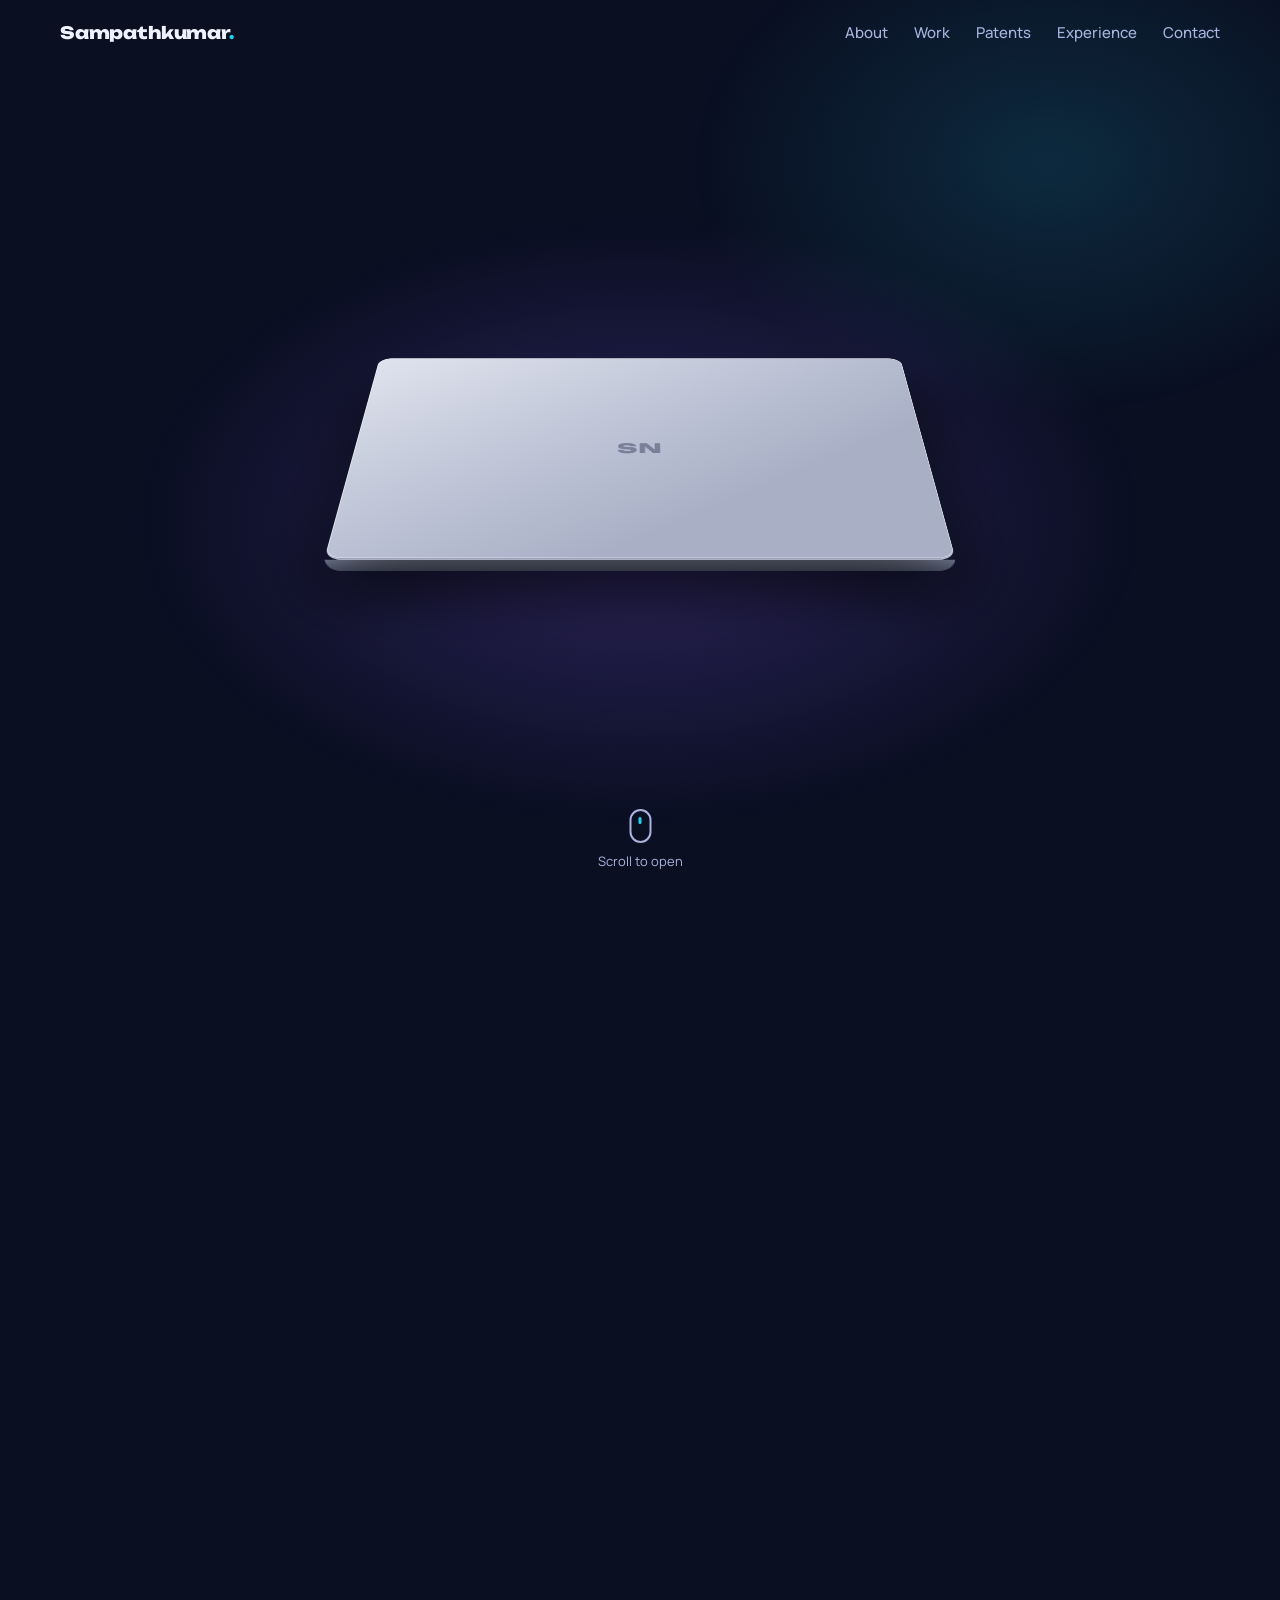
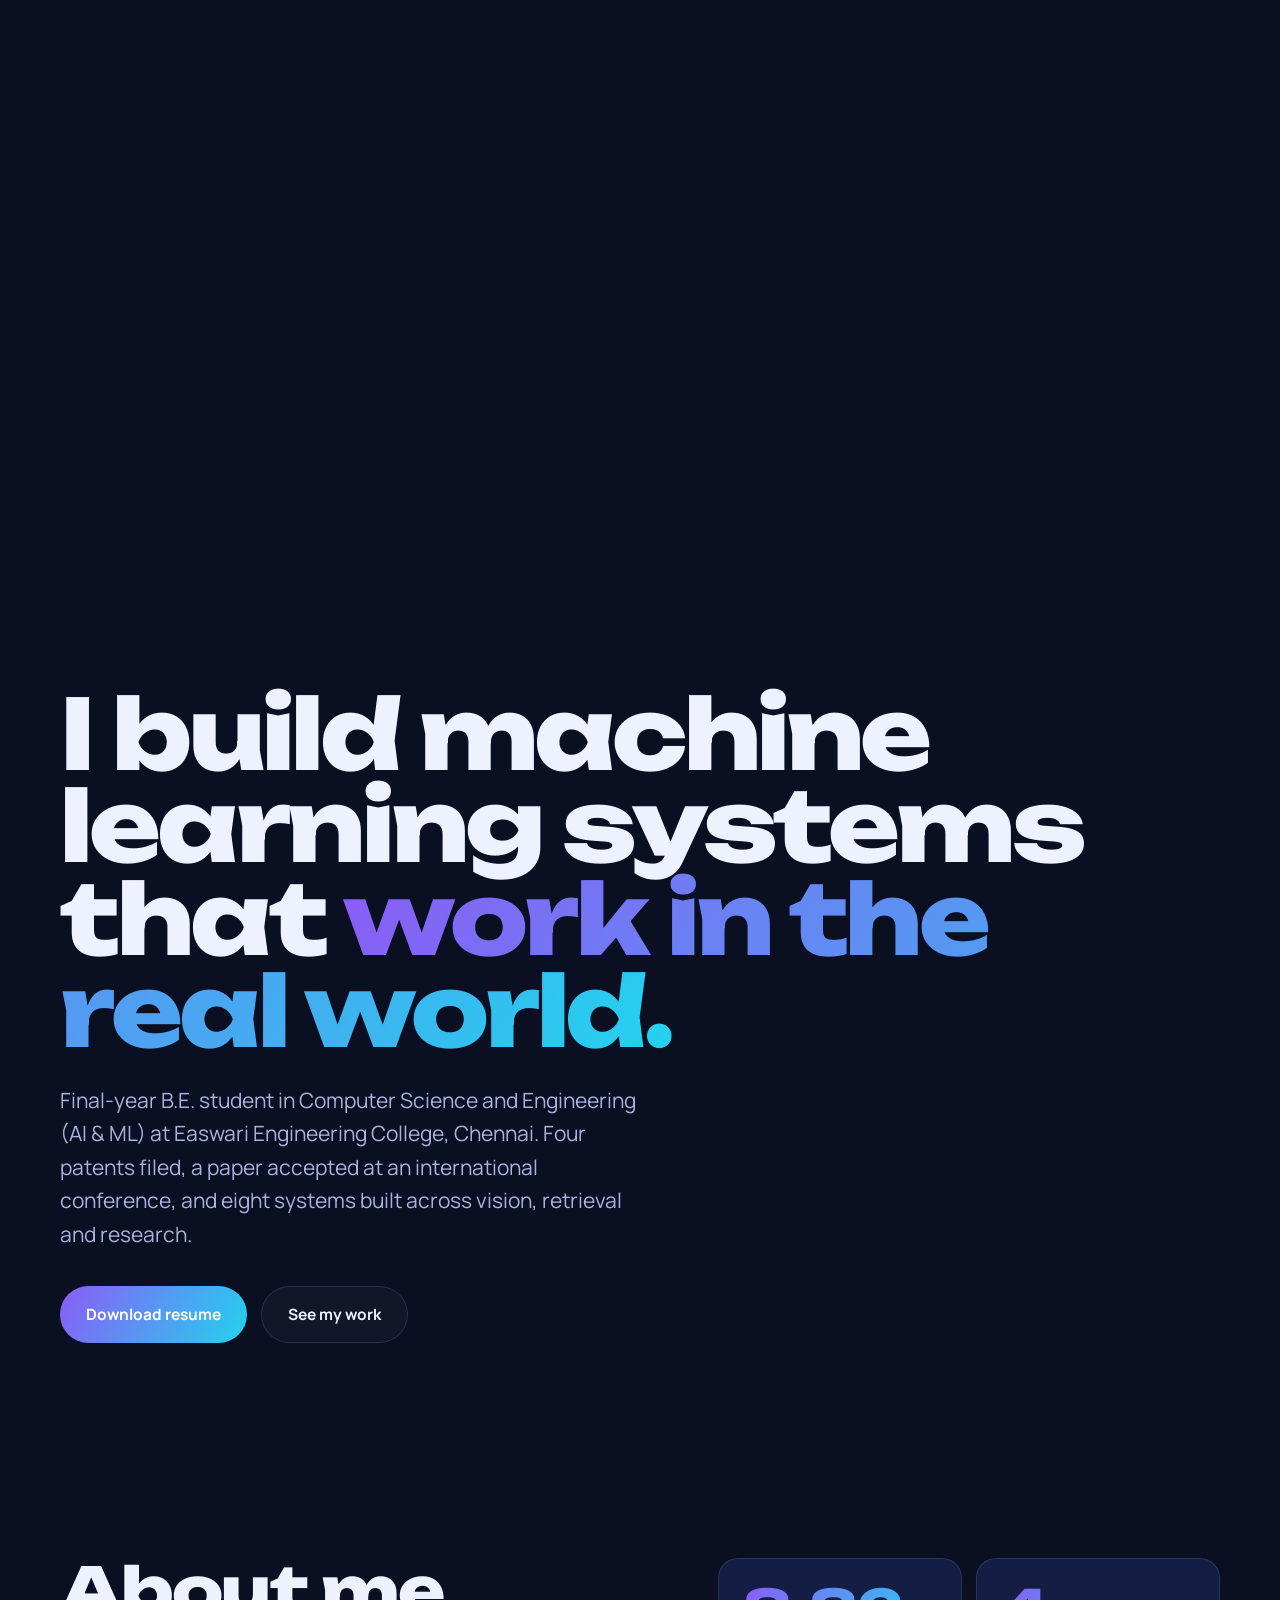
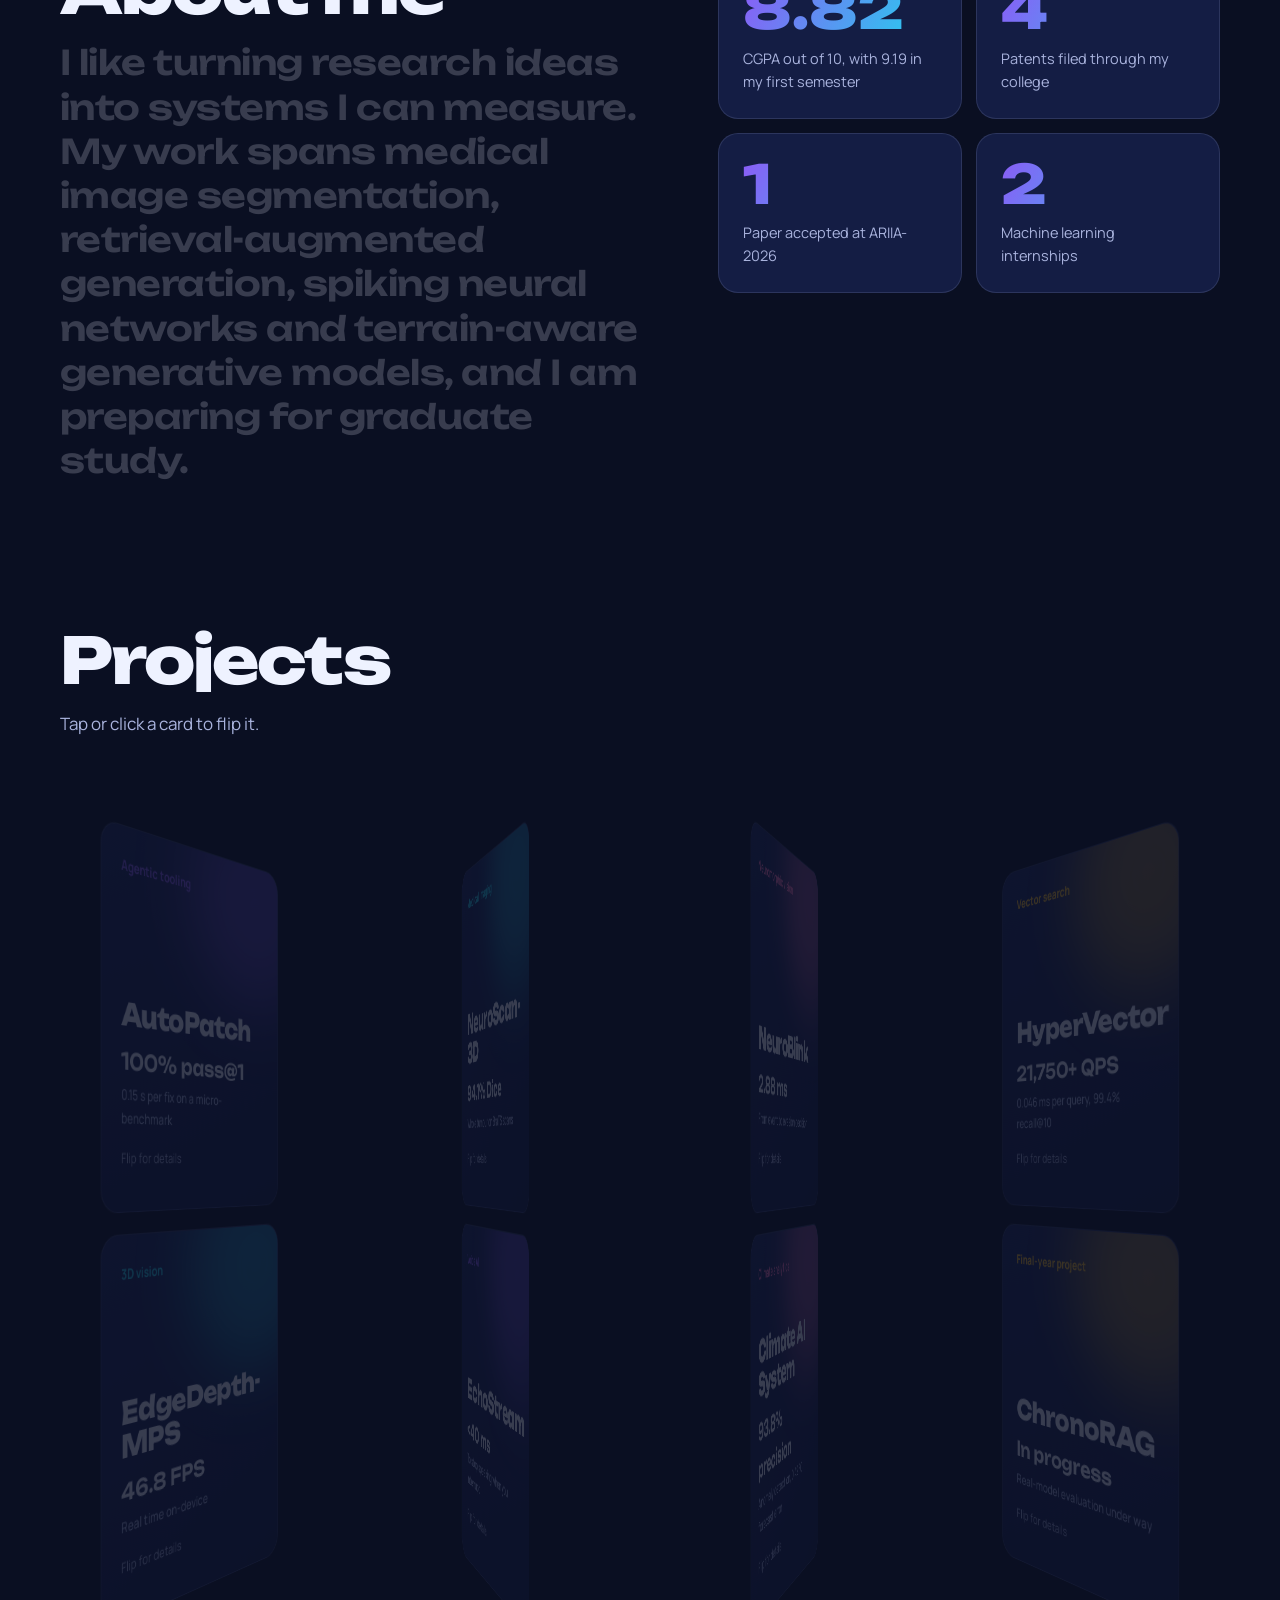
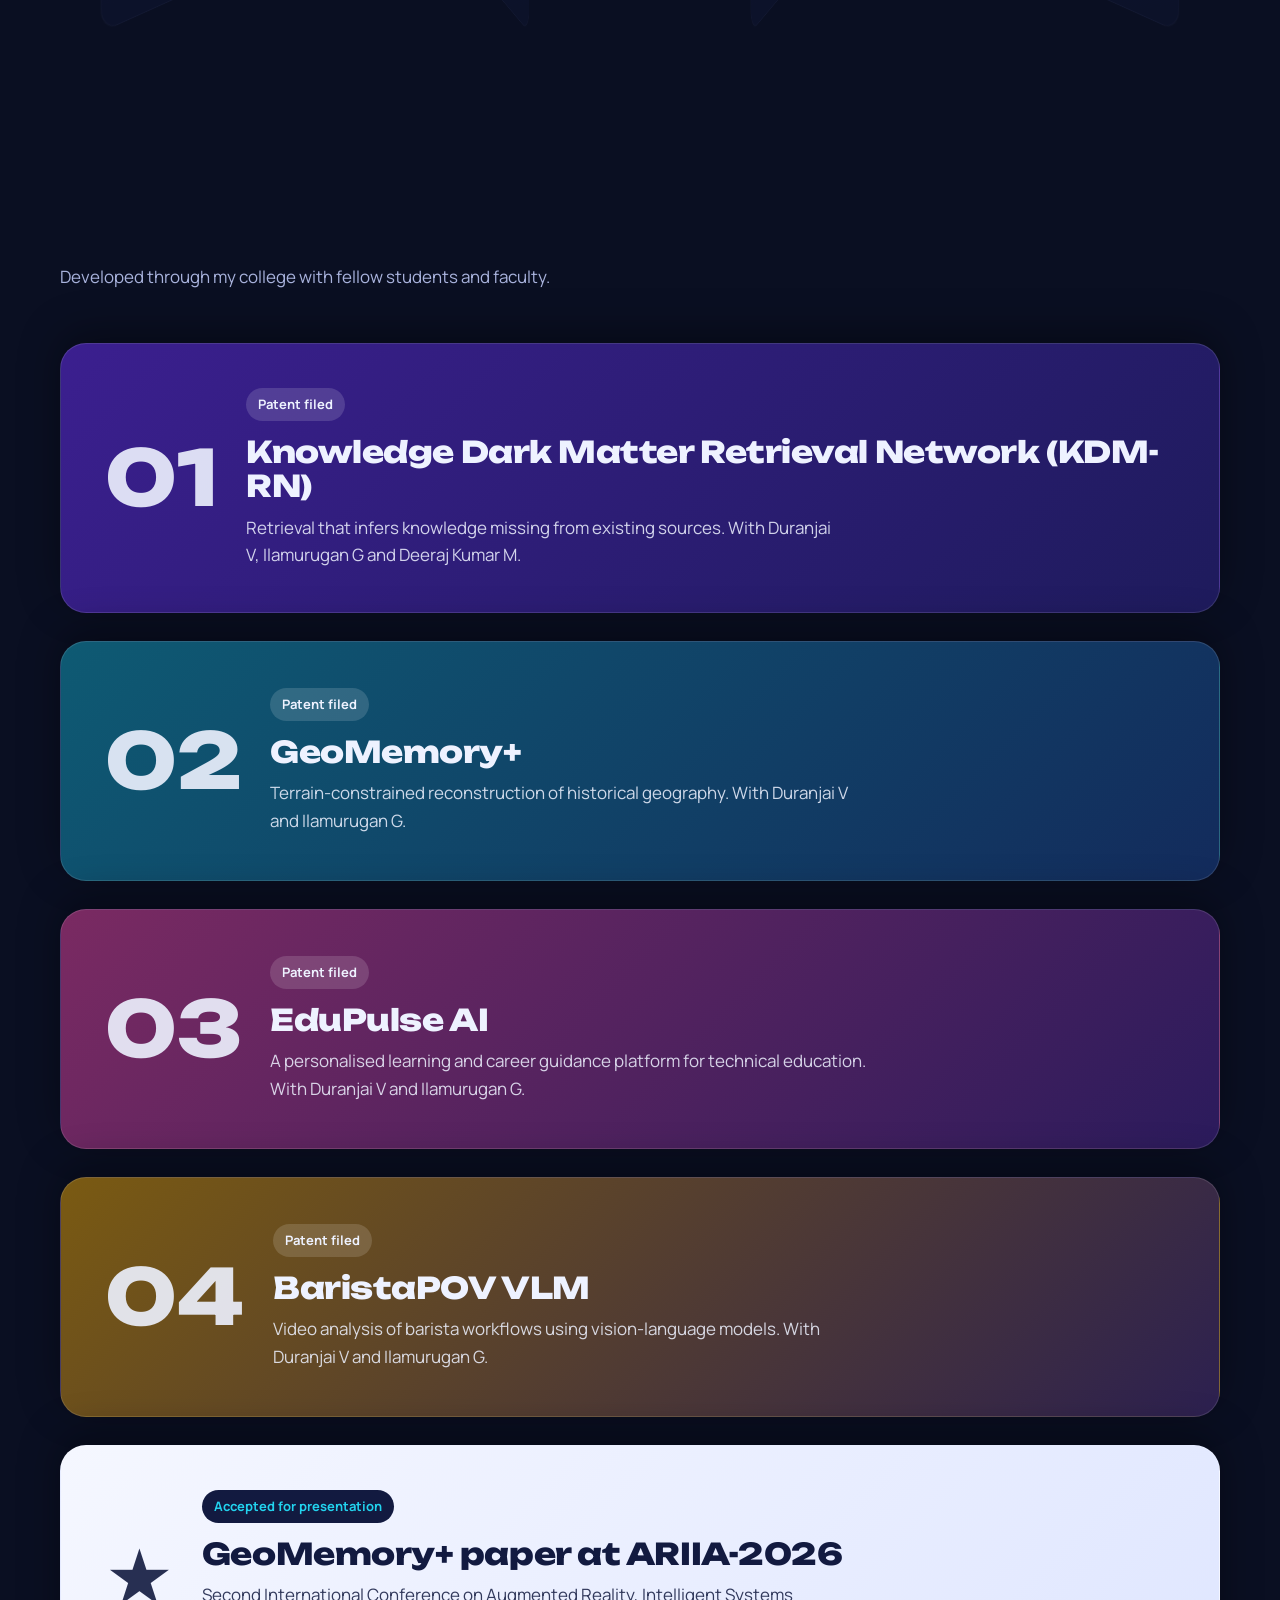
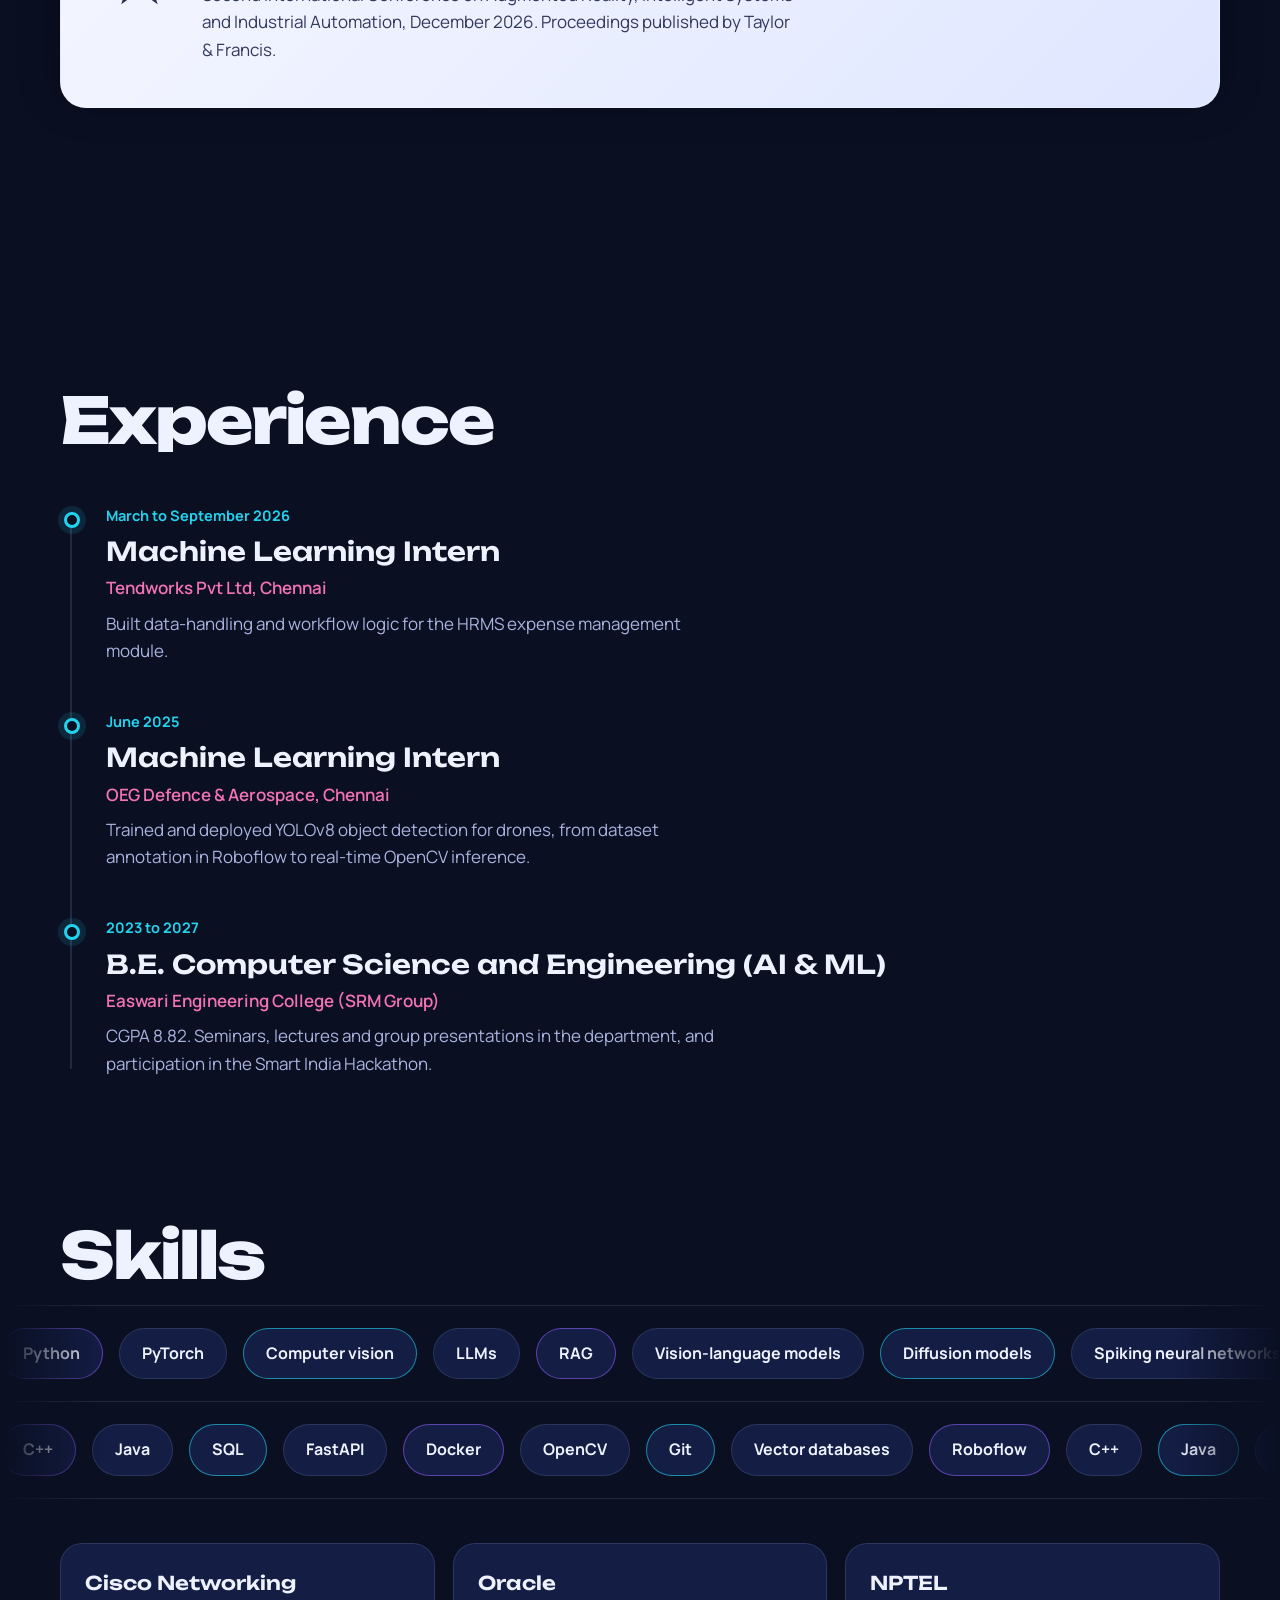
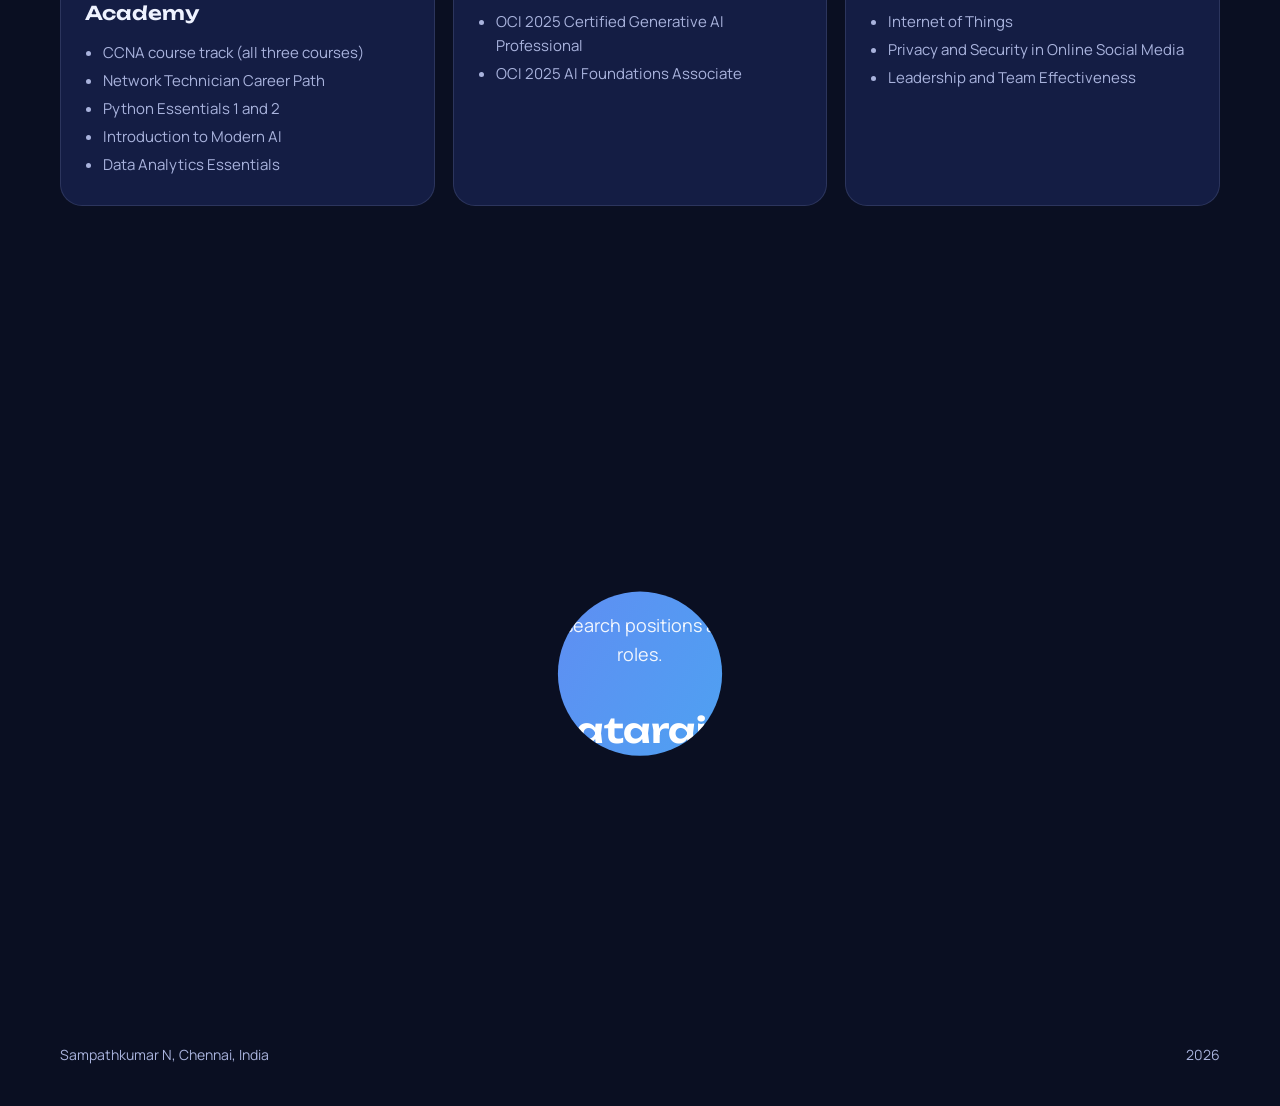
==== commit 0df9867b: "Update index.html" ====
--- a/index.html
+++ b/index.html
@@ -2,1295 +2,470 @@
 <html lang="en">
 <head>
 <meta charset="UTF-8">
-<meta name="viewport" content="width=device-width, initial-scale=1.0">
-<title>Sampathkumar N — AI/ML Systems Engineer</title>
+<meta name="viewport" content="width=device-width, initial-scale=1, viewport-fit=cover">
+<title>Sampathkumar N — Portfolio</title>
+<meta name="description" content="Sampathkumar N, AI and ML engineering student. Patents, an accepted ARIIA-2026 paper and eight machine learning systems.">
 <link rel="preconnect" href="https://fonts.googleapis.com">
 <link rel="preconnect" href="https://fonts.gstatic.com" crossorigin>
-<link href="https://fonts.googleapis.com/css2?family=Space+Grotesk:wght@400;500;600;700&family=JetBrains+Mono:wght@400;500;600&display=swap" rel="stylesheet">
+<link href="https://fonts.googleapis.com/css2?family=Unbounded:wght@400;600;800&family=Manrope:wght@400;500;700&display=swap" rel="stylesheet">
 <style>
-  :root{
-    --bg:#08090d; --bg2:#0c0e13;
-    --card:#111319; --card-hi:#151824;
-    --border: rgba(255,255,255,0.09);
-    --border-hi: rgba(255,255,255,0.18);
-    --text:#f2f3f6; --text-dim:#96a0ae; --text-dim2:#5f6875;
-    --cyan:#67e8f9; --violet:#c4b5fd; --amber:#fcd34d;
-    --grad1: #6d5efc; --grad2: #22d3ee;
-    --grotesk:'Space Grotesk', system-ui, sans-serif;
-    --mono:'JetBrains Mono', ui-monospace, monospace;
-    --radius: 18px;
-  }
-  @media (prefers-color-scheme: light){ :root{ --bg:#08090d; --bg2:#0c0e13; --text:#f2f3f6; --text-dim:#96a0ae; } }
-  :root[data-theme="dark"]{ --bg:#08090d; --bg2:#0c0e13; --text:#f2f3f6; --text-dim:#96a0ae; }
-
-  *{ box-sizing:border-box; }
-  html{ scroll-behavior:smooth; }
-  body{
-    margin:0; color:var(--text);
-    font-family:var(--grotesk); line-height:1.6; -webkit-font-smoothing:antialiased;
-    overflow-x:hidden;
-    background:
-      radial-gradient(ellipse 70% 50% at 50% -10%, rgba(109,94,252,0.16), transparent 60%),
-      radial-gradient(ellipse 50% 40% at 90% 15%, rgba(34,211,238,0.08), transparent 60%),
-      var(--bg);
-    background-attachment:fixed;
-  }
-  a{ color:inherit; } img{ max-width:100%; }
-  ::selection{ background:var(--grad2); color:#08090d; }
-
-  .wrap{ max-width:1200px; margin:0 auto; padding:0 28px; }
-  @media (max-width:640px){ .wrap{ padding:0 18px; } }
-
-  /* ---------- NAV ---------- */
-  header.nav{ position:fixed; top:0; left:0; right:0; z-index:100; background:rgba(8,9,13,0.72); backdrop-filter:blur(14px); border-bottom:1px solid var(--border); }
-  .nav-inner{ max-width:1200px; margin:0 auto; padding:16px 28px; display:flex; align-items:center; justify-content:space-between; }
-  .brand{ font-family:var(--mono); font-size:0.85rem; display:flex; align-items:center; gap:9px; }
-  .brand .pip{ width:8px; height:8px; border-radius:50%; background:linear-gradient(135deg,var(--grad1),var(--grad2)); }
-  nav.links{ display:flex; gap:28px; font-size:0.86rem; color:var(--text-dim); }
-  nav.links a{ text-decoration:none; transition:color .2s; }
-  nav.links a:hover{ color:var(--text); }
-  .nav-cta{ font-family:var(--mono); font-size:0.78rem; color:#08090d; background:linear-gradient(135deg,var(--grad2),var(--cyan)); padding:9px 16px; border-radius:100px; text-decoration:none; font-weight:600; }
-  @media (max-width:820px){ nav.links{ display:none; } }
-
-  /* ---------- FLOWING SECTIONS (not a grid — full-width blocks) ---------- */
-  .section{ padding:84px 0; border-top:1px solid var(--border); position:relative; }
-  .section:first-of-type{ border-top:none; }
-  .section-tag{ margin-bottom:16px; }
-  .section h2{ font-family:var(--grotesk); font-weight:700; font-size:clamp(1.5rem,3vw,2rem); margin:0 0 10px; }
-  .cell-sub, .section-sub{ color:var(--text-dim); font-size:0.92rem; margin:0 0 22px; max-width:70ch; }
-  .glass{
-    background:rgba(17,19,26,0.6); backdrop-filter:blur(20px); -webkit-backdrop-filter:blur(20px);
-    border:1px solid var(--border); border-radius:var(--radius);
-  }
-  .glass.hi{ transition:border-color .3s ease, transform .3s ease, box-shadow .3s ease; }
-  .glass.hi:hover{ border-color:var(--border-hi); transform:translateY(-2px); box-shadow:0 18px 40px rgba(0,0,0,0.35); }
-  .two-col{ display:flex; gap:56px; flex-wrap:wrap; }
-  .two-col > div{ flex:1; min-width:280px; }
-
-  /* scroll reveal — visible by default; JS only adds the hidden "pre" state
-     when it can guarantee revealing it again, so content never depends on
-     JS succeeding to be readable. */
-  .reveal.pre{ opacity:0; transform:translateY(16px); }
-  .reveal{ transition:opacity .6s cubic-bezier(.2,.7,.3,1), transform .6s cubic-bezier(.2,.7,.3,1); }
-
-  /* hero entrance */
-  .reveal.d1{ transition-delay:.03s; } .reveal.d2{ transition-delay:.08s; }
-  .reveal.d3{ transition-delay:.13s; } .reveal.d4{ transition-delay:.18s; }
-
-  /* hero — dramatic centered spotlight, matching a premium agency-style hero */
-  .hero-block{
-    background:rgba(17,19,26,0.6); backdrop-filter:blur(20px); -webkit-backdrop-filter:blur(20px);
-    border:1px solid var(--border); border-radius:26px;
-    padding:clamp(28px,5vw,56px); position:relative;
-    width:100%;
-  }
-  .hero-glow-clip{ position:absolute; inset:0; overflow:hidden; border-radius:26px; pointer-events:none; }
-  .hero-meta{ display:flex; gap:44px; flex-wrap:wrap; position:relative; z-index:1; }
-  .hero-meta-item{ flex:1; min-width:260px; }
-
-  /* ---------- SCROLL-DRIVEN LAPTOP INTRO ---------- */
-  /* Default (no scene / reduced motion / JS unavailable): plain, fully
-     visible hero — the laptop framing below is only added once JS confirms
-     it will drive the scroll animation, so content is never at risk. */
-  .laptop-scene{ position:relative; }
-  .laptop-stage{ display:flex; align-items:center; justify-content:center; padding-top:128px; padding-bottom:40px; }
-  .laptop-rig{ position:relative; width:min(92vw,900px); }
-  .laptop-frame{ position:absolute; inset:-16px -16px -28px -16px; border:12px solid #14161c; border-radius:24px; box-shadow:0 40px 90px rgba(0,0,0,0.55), inset 0 0 0 2px rgba(255,255,255,0.05); pointer-events:none; opacity:0; z-index:2; }
-  .laptop-notch{ position:absolute; top:-12px; left:50%; transform:translateX(-50%); width:64px; height:12px; background:#14161c; border-radius:0 0 7px 7px; z-index:3; opacity:0; }
-  .laptop-base{ position:absolute; left:50%; bottom:-30px; transform:translateX(-50%); width:56%; height:12px; background:linear-gradient(#262932,#111318); border-radius:0 0 10px 10px; opacity:0; box-shadow:0 10px 20px rgba(0,0,0,0.4); }
-  /* scene-active: JS has taken over — becomes a tall scroll-jacked runway */
-  .laptop-scene.scene-active{ height:230vh; }
-  .laptop-scene.scene-active .laptop-stage{ position:sticky; top:0; height:100vh; overflow:hidden; padding:70px 0 0; perspective:1700px; }
-  .laptop-scene.scene-active .laptop-rig{ transform-style:preserve-3d; will-change:transform; }
-
-  .scroll-cue{ position:absolute; left:50%; bottom:28px; transform:translateX(-50%); display:none; flex-direction:column; align-items:center; gap:8px; font-family:var(--mono); font-size:0.72rem; color:var(--text-dim); z-index:4; opacity:0; transition:opacity .3s ease; }
-  .laptop-scene.scene-active .scroll-cue{ display:flex; }
-  .scroll-cue span{ width:18px; height:28px; border:2px solid var(--text-dim); border-radius:12px; position:relative; }
-  .scroll-cue span::before{ content:''; position:absolute; top:5px; left:50%; transform:translateX(-50%); width:3px; height:6px; border-radius:2px; background:var(--cyan); animation:cueDrop 1.6s ease-in-out infinite; }
-  @keyframes cueDrop{ 0%{ opacity:1; top:5px; } 70%{ opacity:0; top:15px; } 100%{ opacity:0; top:5px; } }
-  @media (prefers-reduced-motion: reduce){ .scroll-cue span::before{ animation:none; } }
-
-  .spotlight{
-    position:absolute; top:50%; left:50%; width:900px; height:900px;
-    transform:translate(-50%,-55%); z-index:0; pointer-events:none;
-    background:radial-gradient(circle, rgba(109,94,252,0.32) 0%, rgba(34,211,238,0.14) 35%, transparent 68%);
-    filter:blur(10px);
-    animation:pulse 8s ease-in-out infinite;
-  }
-  @keyframes pulse{ 0%,100%{ opacity:0.85; } 50%{ opacity:1; } }
-  .blob{ position:absolute; border-radius:50%; filter:blur(60px); opacity:0.4; z-index:0; pointer-events:none; }
-  .blob1{ width:280px; height:280px; background:radial-gradient(circle,var(--grad1),transparent 70%); top:-110px; right:-90px; animation:drift 16s ease-in-out infinite; }
-  .blob2{ width:220px; height:220px; background:radial-gradient(circle,var(--grad2),transparent 70%); bottom:-90px; left:-50px; animation:drift 20s ease-in-out infinite reverse; }
-  @keyframes drift{ 0%,100%{ transform:translate(0,0) rotate(0deg); } 50%{ transform:translate(28px,-22px) rotate(180deg); } }
-  @media (prefers-reduced-motion: reduce){ .blob, .spotlight{ animation:none; } }
-
-  .eyebrow{ font-family:var(--mono); font-size:0.74rem; color:var(--text-dim); margin-bottom:20px; position:relative; z-index:1; display:inline-flex; align-items:center; gap:8px; border:1px solid var(--border); border-radius:100px; padding:6px 14px 6px 10px; width:fit-content; }
-  .eyebrow .dot-sm{ width:6px; height:6px; border-radius:50%; background:var(--cyan); box-shadow:0 0 8px var(--cyan); margin-right:8px; flex-shrink:0; }
-  .hero-name{ font-family:var(--grotesk); font-weight:700; font-size:clamp(2.4rem,5.6vw,3.8rem); line-height:1.04; letter-spacing:-0.02em; margin:0 0 18px; position:relative; z-index:1; }
-  .hero-role{ color:var(--text-dim); font-size:1.12rem; max-width:50ch; margin:0 0 34px; position:relative; z-index:1; line-height:1.55; }
-  .hero-role b{ font-weight:600; color:var(--violet); }
-  .cta-row{ display:flex; gap:14px; flex-wrap:wrap; align-items:center; position:relative; z-index:1; }
-  .btn{ font-family:var(--grotesk); font-weight:600; font-size:0.92rem; text-decoration:none; padding:14px 26px; border-radius:100px; border:1px solid var(--border); color:var(--text); transition:transform .2s ease, filter .2s ease, border-color .2s ease, background .2s ease; cursor:pointer; background:rgba(255,255,255,0.03); display:inline-flex; align-items:center; gap:8px; }
-  .btn.primary{ background:linear-gradient(135deg,var(--grad1),var(--grad2)); color:#08090d; border:none; font-weight:700; box-shadow:0 8px 24px rgba(109,94,252,0.35); }
-  .btn.primary:hover{ filter:brightness(1.1); transform:translateY(-1px); }
-  .btn.ghost{ background:transparent; }
-  .btn.ghost:hover{ border-color:var(--border-hi); background:rgba(255,255,255,0.05); transform:translateY(-1px); }
-  .btn:not(.primary):hover{ border-color:var(--border-hi); }
-
-  /* stat cells */
-  .stat-num{ font-family:var(--grotesk); font-weight:700; font-size:2.6rem; line-height:1; margin-bottom:6px; background:linear-gradient(135deg,var(--cyan),var(--violet)); -webkit-background-clip:text; background-clip:text; color:transparent; }
-  .stat-label{ color:var(--text-dim); font-size:0.92rem; }
-
-  /* quick link icons row */
-  .icon-row{ display:flex; gap:12px; flex-wrap:wrap; }
-  .icon-chip{ display:flex; align-items:center; gap:9px; border:1px solid var(--border); border-radius:100px; padding:9px 16px 9px 12px; text-decoration:none; font-size:0.86rem; color:var(--text); transition:border-color .2s; }
-  .icon-chip:hover{ border-color:var(--border-hi); }
-  .icon-chip svg{ width:16px; height:16px; flex-shrink:0; }
-
-  /* section labels inside cells */
-  /* (section h2 / sub styles defined above) */
-
-  /* patents dockets */
-  .docket{ position:relative; z-index:1; border:1px solid var(--border); border-radius:13px; padding:22px 20px 20px; background:#0d0f16; backdrop-filter:blur(10px); transition:transform .3s ease, border-color .3s ease; }
-  .docket:hover{ transform:translateY(-2px); border-color:var(--border-hi); }
-  .docket:last-child{ margin-bottom:0; }
-  .docket-top{ display:flex; justify-content:space-between; gap:10px; margin-bottom:8px; flex-wrap:wrap; }
-  .docket-id{ font-family:var(--mono); font-size:0.72rem; color:var(--violet); }
-  .docket-status{ position:absolute; top:-11px; right:18px; font-family:var(--mono); font-size:0.66rem; color:var(--bg); background:linear-gradient(120deg,var(--cyan),var(--violet)); border-radius:100px; padding:4px 12px; font-weight:600; box-shadow:0 4px 14px rgba(0,0,0,0.35); }
-  .docket h3{ margin:0 0 8px; font-size:1.05rem; }
-  .docket p{ margin:0; color:var(--text-dim); font-size:0.9rem; }
-  .docket .co{ font-family:var(--mono); font-size:0.72rem; color:var(--text-dim2); margin-top:10px; }
-  .affil{ font-family:var(--mono); font-size:0.78rem; color:var(--text-dim); border-left:2px solid var(--cyan); padding-left:12px; margin-bottom:20px; }
-
-  /* project cards — framed like an app window, echoing a laptop/browser mockup */
-  .proj-grid{ display:grid; grid-template-columns:repeat(2,1fr); gap:18px; }
-  .spin-wrap{ position:relative; border-radius:17px; padding:1.5px; }
-  .spin-wrap::before{
-    content:''; position:absolute; inset:0; z-index:0; border-radius:inherit;
-    background:conic-gradient(from 0deg, var(--grad1), var(--cyan), var(--violet), var(--amber), var(--grad1));
-    opacity:0.32; animation:spinBorder 5s linear infinite;
-  }
-  .spin-wrap:hover::before{ opacity:0.7; }
-  @keyframes spinBorder{ to{ transform:rotate(360deg); } }
-  @media (prefers-reduced-motion: reduce){ .spin-wrap::before{ animation:none; } }
-  .docket-wrap{ margin-bottom:18px; }
-  .docket-wrap:last-child{ margin-bottom:0; }
-  .spin-wrap.wide{ grid-column:span 2; }
-  @media (max-width:760px){ .proj-grid{ grid-template-columns:1fr; } .spin-wrap.wide{ grid-column:span 1; } }
-  .proj{ position:relative; z-index:1; border:1px solid var(--border); border-radius:16px; background:#0d0f16; backdrop-filter:blur(10px); overflow:hidden; transition:transform .3s ease, border-color .3s ease, box-shadow .3s ease; }
-  .proj:hover{ transform:translateY(-4px); border-color:var(--border-hi); box-shadow:0 16px 34px rgba(0,0,0,0.35); }
-  .proj.wide{ background:linear-gradient(135deg, rgba(109,94,252,0.22), rgba(34,211,238,0.12)), #0d0f16; }
-  .proj-chrome{ display:flex; align-items:center; gap:6px; padding:12px 16px; border-bottom:1px solid var(--border); background:rgba(255,255,255,0.02); }
-  .proj-chrome .doc-dot{ width:9px; height:9px; border-radius:50%; flex-shrink:0; animation:dotPulse 2.4s ease-in-out infinite; }
-  .proj-chrome .doc-dot:nth-child(2){ animation-delay:.25s; } .proj-chrome .doc-dot:nth-child(3){ animation-delay:.5s; }
-  @keyframes dotPulse{ 0%,100%{ opacity:1; } 50%{ opacity:0.35; } }
-  .proj-chrome-name{ margin-left:8px; font-family:var(--mono); font-size:0.72rem; color:var(--text-dim2); flex:1; overflow:hidden; text-overflow:ellipsis; white-space:nowrap; }
-  .proj-link{ font-family:var(--mono); font-size:0.72rem; color:var(--cyan); text-decoration:none; display:flex; align-items:center; gap:4px; white-space:nowrap; flex-shrink:0; }
-  .proj-link:hover{ text-decoration:underline; }
-  .proj-body{ padding:22px 24px; }
-  .proj-stack{ font-family:var(--mono); font-size:0.72rem; color:var(--text-dim2); display:block; margin-bottom:10px; }
-  .proj h3{ margin:0 0 10px; font-size:1.15rem; }
-  .proj p{ margin:0 0 16px; color:var(--text-dim); font-size:0.92rem; }
-  .metric-row{ display:flex; flex-wrap:wrap; gap:8px; }
-  .metric{ font-family:var(--mono); font-size:0.72rem; color:var(--cyan); border:1px solid rgba(103,232,249,0.28); border-radius:100px; padding:5px 12px; }
-
-  /* experience timeline — the connecting line fills in as you scroll through it,
-     like a progress bar tracing your path through the roles */
-  .tl-wrap{ position:relative; padding-left:24px; }
-  .tl-line{ position:absolute; left:0; top:6px; bottom:6px; width:2px; background:var(--border); }
-  .tl-line-fill{ position:absolute; left:0; top:6px; width:2px; height:0%; background:linear-gradient(var(--cyan),var(--violet)); box-shadow:0 0 10px rgba(103,232,249,0.6); }
-  .tl-item{ position:relative; margin-bottom:26px; }
-  .tl-item:last-child{ margin-bottom:0; }
-  .tl-item::before{ content:''; position:absolute; left:-24px; top:4px; width:10px; height:10px; border-radius:50%; background:var(--cyan); box-shadow:0 0 0 0 rgba(103,232,249,0.5); animation:dotRing 2.2s ease-out infinite; }
-  @keyframes dotRing{ 0%{ box-shadow:0 0 0 0 rgba(103,232,249,0.55); } 70%{ box-shadow:0 0 0 8px rgba(103,232,249,0); } 100%{ box-shadow:0 0 0 0 rgba(103,232,249,0); } }
-  @media (prefers-reduced-motion: reduce){ .tl-item::before{ animation:none; } }
-  .tl-head{ display:flex; justify-content:space-between; flex-wrap:wrap; gap:6px 14px; margin-bottom:4px; }
-  .tl-role{ font-weight:600; font-size:1.02rem; }
-  .tl-date{ font-family:var(--mono); font-size:0.74rem; color:var(--cyan); }
-  .tl-sub{ font-family:var(--mono); font-size:0.78rem; color:var(--text-dim2); margin-bottom:8px; }
-  .tl-item p{ margin:0; color:var(--text-dim); font-size:0.92rem; }
-  .edu-card{ border-left:2px solid var(--border); padding-left:22px; position:relative; }
-  .edu-card::before{ content:''; position:absolute; left:-7px; top:4px; width:10px; height:10px; border-radius:50%; background:var(--violet); }
-  .edu-card p{ margin:0; color:var(--text-dim); font-size:0.92rem; }
-
-  /* skills — a slowly rotating conic ring glows behind the section (always
-     on, no interaction required), and each skill block cascades in with a
-     staggered slide as it's scrolled into view */
-  .skills-orbit{ position:absolute; top:50%; right:-120px; width:420px; height:420px; transform:translateY(-50%); z-index:0; pointer-events:none; opacity:0.22; }
-  .skills-orbit::before{
-    content:''; position:absolute; inset:0; border-radius:50%;
-    background:conic-gradient(from 0deg, transparent, var(--cyan), transparent 30%, transparent 60%, var(--violet), transparent 90%);
-    animation:spinBorder 14s linear infinite;
-    -webkit-mask:radial-gradient(circle, transparent 62%, #000 63%, #000 68%, transparent 69%);
-    mask:radial-gradient(circle, transparent 62%, #000 63%, #000 68%, transparent 69%);
-  }
-  @media (prefers-reduced-motion: reduce){ .skills-orbit::before{ animation:none; } }
-  @media (max-width:900px){ .skills-orbit{ opacity:0.14; width:320px; height:320px; right:-90px; } }
-  .skill-block{ margin-bottom:18px; position:relative; z-index:1; }
-  .skill-block:last-child{ margin-bottom:0; }
-  .skill-cat{ font-family:var(--mono); font-size:0.76rem; color:var(--violet); margin-bottom:10px; letter-spacing:0.02em; }
-  .tag-row{ display:flex; flex-wrap:wrap; gap:8px; }
-  .tag-row span{ font-size:0.82rem; padding:7px 13px; border:1px solid var(--border); border-radius:100px; color:var(--text-dim); display:inline-block; transition:transform .2s ease, border-color .2s ease, color .2s ease; }
-  .tag-row span:hover{ transform:translateY(-3px) scale(1.05); border-color:var(--cyan); color:var(--text); }
-
-  /* contact — a soft glow drifts in a continuous loop regardless of device;
-     on top of that, desktop pointers additionally steer a second glow */
-  .contact-orbit{
-    position:absolute; width:520px; height:520px; border-radius:50%; z-index:0; pointer-events:none;
-    background:radial-gradient(circle, rgba(109,94,252,0.24), transparent 68%);
-    animation:orbitPath 16s ease-in-out infinite;
-  }
-  @keyframes orbitPath{
-    0%,100%{ transform:translate(-10%,-20%); }
-    25%{ transform:translate(60%,-40%); }
-    50%{ transform:translate(80%,20%); }
-    75%{ transform:translate(10%,40%); }
-  }
-  @media (prefers-reduced-motion: reduce){ .contact-orbit{ animation:none; transform:translate(20%,-10%); } }
-  .cursor-spotlight{
-    position:absolute; inset:0; z-index:0; pointer-events:none; border-radius:inherit;
-    background:radial-gradient(560px circle at var(--mx,50%) var(--my,30%), rgba(34,211,238,0.14), transparent 62%);
-  }
-
-  /* honors / certs — items converge from opposite sides with a one-shot
-     light sweep as each is scrolled into view */
-  .plain-list{ list-style:none; margin:0; padding:0; }
-  .plain-list li{ position:relative; overflow:hidden; padding:11px 14px; border-bottom:1px solid var(--border); font-size:0.9rem; color:var(--text-dim); display:flex; gap:10px; }
-  .plain-list li:last-child{ border-bottom:none; }
-  .plain-list li::after{
-    content:''; position:absolute; top:0; left:-60%; width:40%; height:100%;
-    background:linear-gradient(100deg, transparent, rgba(103,232,249,0.16), transparent);
-    transform:skewX(-20deg);
-  }
-  .plain-list li.in-view::after{ animation:sweep 1s ease-out .1s 1; }
-  @keyframes sweep{ to{ left:130%; } }
-  .honors-list li.reveal.pre{ transform:translateX(-22px); }
-  .certs-list li.reveal.pre{ transform:translateX(22px); }
-  .plain-list li::before{ content:'\2192'; color:var(--cyan); flex-shrink:0; font-family:var(--mono); display:inline-block; animation:nudge 1.8s ease-in-out infinite; }
-  .plain-list li:nth-child(2)::before{ animation-delay:.15s; } .plain-list li:nth-child(3)::before{ animation-delay:.3s; } .plain-list li:nth-child(4)::before{ animation-delay:.45s; }
-  @keyframes nudge{ 0%,100%{ transform:translateX(0); } 50%{ transform:translateX(3px); } }
-  @media (prefers-reduced-motion: reduce){ .plain-list li::before{ animation:none; } }
-  .plain-list b{ color:var(--text); font-weight:600; }
-
-  /* resume doc window */
-  .resume-cell{ display:grid; grid-template-columns:0.85fr 1.15fr; gap:30px; align-items:center; }
-  @media (max-width:760px){ .resume-cell{ grid-template-columns:1fr; } }
-  .doc-window{ position:relative; z-index:1; border:1px solid var(--border); border-radius:14px; overflow:hidden; cursor:pointer; transition:transform .25s, border-color .25s; background:var(--bg2); }
-  .doc-window{ animation:floatY 4.5s ease-in-out infinite; }
-  .doc-window:hover{ border-color:var(--border-hi); animation-play-state:paused; }
-  @keyframes floatY{ 0%,100%{ transform:translateY(0); } 50%{ transform:translateY(-7px); } }
-  @media (prefers-reduced-motion: reduce){ .doc-window{ animation:none; } }
-  .doc-titlebar{ display:flex; align-items:center; gap:7px; padding:10px 14px; border-bottom:1px solid var(--border); }
-  .doc-dot{ width:9px; height:9px; border-radius:50%; display:inline-block; }
-  .doc-filename{ margin-left:8px; font-family:var(--mono); font-size:0.7rem; color:var(--text-dim2); }
-  .doc-preview{ display:block; width:100%; height:auto; }
-  .doc-hint{ text-align:center; font-family:var(--mono); font-size:0.72rem; color:var(--cyan); padding:10px; border-top:1px solid var(--border); }
-  .resume-copy p{ color:var(--text-dim); font-size:0.96rem; margin:0 0 22px; }
-  .dl-fallback{ font-family:var(--mono); font-size:0.76rem; color:var(--text-dim2); margin-top:14px; }
-
-  /* footer */
-  footer{ padding:40px 0 60px; }
-  .foot-meta{ display:flex; justify-content:space-between; flex-wrap:wrap; gap:10px; font-family:var(--mono); font-size:0.72rem; color:var(--text-dim2); padding-top:20px; }
-
-  /* floating PiP */
-  .pip-resume{ position:fixed; right:20px; bottom:20px; z-index:200; width:168px; background:var(--card); border:1px solid var(--border-hi); border-radius:14px; box-shadow:0 16px 40px rgba(0,0,0,0.5); overflow:hidden; opacity:0; transform:translateY(16px) scale(0.96); pointer-events:none; transition:opacity .35s ease, transform .35s ease; }
-  .pip-resume.visible{ opacity:1; transform:translateY(0) scale(1); pointer-events:auto; }
-  .pip-close{ position:absolute; top:7px; right:7px; width:20px; height:20px; border-radius:50%; background:rgba(0,0,0,0.5); border:1px solid var(--border); color:var(--text-dim); font-size:13px; line-height:1; cursor:pointer; display:flex; align-items:center; justify-content:center; z-index:2; }
-  .pip-close:hover{ color:var(--text); }
-  .pip-body{ cursor:pointer; }
-  .pip-body img{ display:block; width:100%; height:auto; }
-  .pip-label{ padding:9px 11px; display:flex; flex-direction:column; gap:2px; }
-  .pip-label span{ font-family:var(--mono); font-size:0.72rem; color:var(--text); }
-  .pip-label small{ font-family:var(--mono); font-size:0.62rem; color:var(--cyan); }
-  @media (max-width:640px){ .pip-resume{ width:132px; right:12px; bottom:12px; } }
-
-  ::-webkit-scrollbar{ width:9px; } ::-webkit-scrollbar-track{ background:var(--bg); } ::-webkit-scrollbar-thumb{ background:var(--border-hi); border-radius:10px; }
-  a:focus-visible, button:focus-visible{ outline:2px solid var(--cyan); outline-offset:2px; }
-
-  /* ---------- MOTION LAYER ---------- */
-  .scroll-progress{ position:fixed; top:0; left:0; height:3px; width:0%; background:linear-gradient(90deg,var(--grad1),var(--grad2),var(--violet)); z-index:300; pointer-events:none; }
-
-  /* magnetic buttons + tilt cards: hover-only, pure enhancement */
-  .btn, .proj, .docket{ will-change:transform; }
-  .btn{ transition:transform .15s ease, filter .2s ease, border-color .2s ease, background .2s ease; }
-
-  /* moving stats ticker under hero */
-  .ticker{ overflow:hidden; border-top:1px solid var(--border); border-bottom:1px solid var(--border); margin-top:44px; }
-  .ticker-track{ display:flex; width:max-content; animation:tickerScroll 24s linear infinite; }
-  @keyframes tickerScroll{ from{ transform:translateX(0); } to{ transform:translateX(-50%); } }
-  .tick-item{ font-family:var(--mono); font-size:0.8rem; color:var(--text-dim); white-space:nowrap; padding:14px 30px; border-right:1px solid var(--border); }
-  .tick-item b{ color:var(--cyan); font-weight:600; }
-  @media (prefers-reduced-motion: reduce){ .ticker-track{ animation:none; } }
-
-  /* line-by-line illuminate on scroll for intro — lines start fully readable
-     (dim, not invisible) and brighten as they scroll through view; nothing
-     is ever hidden, only dimmed, so the paragraph is always legible. */
-  .illum-line{ color:var(--text-dim2); transition:color .4s ease; }
-  .illum-line.lit{ color:var(--text); }
-
-  /* ---------- 1. BOOT SEQUENCE INTRO ---------- */
-  /* Hidden by default (display:none) — only shown if JS confirms it can
-     run and dismiss it. If JS fails, this never appears; the page is
-     immediately usable. */
-  .boot-overlay{ position:fixed; inset:0; background:#05060a; z-index:1000; display:none; align-items:center; justify-content:center; cursor:pointer; }
-  .boot-overlay.active{ display:flex; }
-  .boot-overlay.fade-out{ opacity:0; transition:opacity .5s ease; pointer-events:none; }
-  .boot-box{ font-family:var(--mono); color:var(--cyan); font-size:0.95rem; line-height:2; text-align:left; width:90%; max-width:560px; padding:20px; }
-  .boot-line{ opacity:0; transition:opacity .15s ease; white-space:pre-wrap; }
-  .boot-line.shown{ opacity:1; }
-  .boot-caret{ display:inline-block; width:8px; height:1em; background:var(--cyan); vertical-align:middle; animation:blink 1s step-end infinite; margin-left:2px; }
-  @keyframes blink{ 50%{ opacity:0; } }
-  .boot-skip{ margin-top:18px; font-size:0.72rem; color:var(--text-dim2); text-align:center; }
-
-  /* ---------- 2. CUSTOM CURSOR ---------- */
-  .custom-cursor{ position:fixed; top:0; left:0; width:0; height:0; pointer-events:none; z-index:400; opacity:0; }
-  .custom-cursor.active{ opacity:1; }
-  .cc-dot{ position:absolute; width:6px; height:6px; background:var(--cyan); border-radius:50%; transform:translate(-50%,-50%); }
-  .cc-ring{ position:absolute; width:32px; height:32px; border:1.5px solid rgba(103,232,249,0.45); border-radius:50%; transform:translate(-50%,-50%); transition:width .2s ease, height .2s ease, border-color .2s ease, background .2s ease; }
-  .custom-cursor.hover .cc-ring{ width:52px; height:52px; background:rgba(103,232,249,0.08); border-color:var(--cyan); }
-  body.cursor-none, body.cursor-none a, body.cursor-none button{ cursor:none; }
-  @media (pointer:coarse){ .custom-cursor{ display:none !important; } }
-
-  /* ---------- 3. CIRCUIT-TRACE CONNECTOR ---------- */
-  .circuit-trace{ position:fixed; left:28px; top:0; bottom:0; width:2px; z-index:5; pointer-events:none; background:var(--border); }
-  .trace-dot{ position:absolute; left:50%; top:0%; width:9px; height:9px; border-radius:50%; background:var(--cyan); box-shadow:0 0 10px var(--cyan), 0 0 22px rgba(103,232,249,0.5); transform:translate(-50%,-50%); }
-  @media (max-width:1150px){ .circuit-trace{ display:none; } }
-
-  /* ---------- 4. SELF-DRAWING DIAGRAMS ---------- */
-  .draw-diagram{ width:100%; height:auto; margin-top:14px; display:block; }
-  .diagram-path{ stroke:var(--text-dim2); stroke-width:1.5; fill:none; }
-  .diagram-node{ fill:var(--bg); stroke:var(--cyan); stroke-width:2; }
-  .diagram-node.accent{ stroke:var(--amber); }
-  .diagram-node.mid{ stroke:var(--violet); }
-
-  /* ---------- 5. LIVE TERMINAL SIMULATION ---------- */
-  .terminal-window{ background:#0a0c10; border:1px solid var(--border); border-radius:14px; overflow:hidden; }
-  .terminal-body{ font-family:var(--mono); font-size:0.85rem; color:#8fe89a; padding:22px 24px; white-space:pre-wrap; line-height:1.75; min-height:170px; }
-  .terminal-body .cmd-line{ color:var(--cyan); }
-
-  /* ---------- 6. 3D CARD FLIP ---------- */
-  .flip-card{ perspective:1400px; cursor:pointer; }
-  .flip-inner{ display:grid; transition:transform .65s cubic-bezier(.2,.7,.3,1); transform-style:preserve-3d; }
-  .flip-card.flipped .flip-inner{ transform:rotateY(180deg); }
-  .flip-front, .flip-back{ grid-area:1/1; backface-visibility:hidden; -webkit-backface-visibility:hidden; }
-  .flip-back{ transform:rotateY(180deg); background:#0d0f16; border:1px solid var(--border); border-radius:16px; padding:20px 22px; overflow:auto; display:flex; flex-direction:column; }
-  .flip-back h4{ margin:0 0 10px; font-size:0.95rem; color:var(--text); }
-  .flip-back p{ margin:0 0 12px; color:var(--text-dim); font-size:0.86rem; }
-  .flip-hint{ font-family:var(--mono); font-size:0.68rem; color:var(--text-dim2); margin-top:auto; text-align:right; }
-
-  /* ---------- 7. HORIZONTAL SCROLL GALLERY ---------- */
-  .gallery-scene{ position:relative; }
-  .gallery-stage{ display:block; }
-  .gallery-track{ display:flex; flex-wrap:wrap; gap:18px; }
-  .gallery-track > .spin-wrap{ flex:1 1 420px; min-width:300px; }
-  .gallery-scene.scene-active{ height:380vh; }
-  .gallery-scene.scene-active .gallery-stage{ position:sticky; top:0; height:100vh; overflow:hidden; display:flex; align-items:center; }
-  .gallery-scene.scene-active .gallery-track{ flex-wrap:nowrap; will-change:transform; padding:0 6vw; }
-  .gallery-scene.scene-active .gallery-track > .spin-wrap{ flex:0 0 auto; width:min(78vw,540px); }
-  .gallery-scene.scene-active .gallery-track > .spin-wrap.wide{ width:min(84vw,640px); }
-  .gallery-hint{ text-align:center; font-family:var(--mono); font-size:0.72rem; color:var(--text-dim2); margin-top:10px; opacity:0; transition:opacity .3s ease; }
-  .gallery-scene.scene-active + .gallery-hint-wrap .gallery-hint{ opacity:1; }
+:root{
+  --bg:#0a0f22; --bg2:#10183a; --card:#141d44;
+  --text:#eef2ff; --soft:#a9b3dd; --line:rgba(169,179,221,.16);
+  --violet:#8b5cf6; --cyan:#22d3ee; --amber:#fbbf24; --pink:#f472b6;
+  --grad:linear-gradient(120deg,var(--violet),var(--cyan));
+  --display:'Unbounded','Segoe UI',system-ui,sans-serif;
+  --body:'Manrope','Segoe UI',system-ui,-apple-system,sans-serif;
+}
+@media (prefers-color-scheme: dark){ :root:not([data-theme="light"]){ --bg:#0a0f22; --text:#eef2ff; } }
+:root[data-theme="dark"]{ --bg:#0a0f22; --text:#eef2ff; }
+:root{ box-sizing:border-box; padding-top:env(safe-area-inset-top,0px); padding-bottom:env(safe-area-inset-bottom,0px); }
+html{ scroll-padding-top:env(safe-area-inset-top,0px); }
+*,*::before,*::after{ box-sizing:inherit; }
+body{ margin:0; background:var(--bg); color:var(--text); font-family:var(--body); font-size:17px; line-height:1.6; -webkit-font-smoothing:antialiased; overflow-x:hidden; }
+a{ color:inherit; }
+::selection{ background:var(--violet); color:#fff; }
+:focus-visible{ outline:2px solid var(--cyan); outline-offset:3px; border-radius:6px; }
+.wrap{ width:min(1160px, 100% - 44px); margin-inline:auto; }
+.grad{ background:var(--grad); -webkit-background-clip:text; background-clip:text; color:transparent; }
+
+/* ---------- top bar ---------- */
+.bar{ position:fixed; inset:0 0 auto 0; z-index:60; padding-top:env(safe-area-inset-top,0px); transition:background .4s, opacity .4s; }
+.bar.solid{ background:rgba(10,15,34,.75); backdrop-filter:blur(14px); -webkit-backdrop-filter:blur(14px); }
+.bar-in{ height:66px; display:flex; align-items:center; justify-content:space-between; }
+.logo{ font-family:var(--display); font-weight:800; font-size:17px; text-decoration:none; letter-spacing:-.01em; }
+.logo i{ font-style:normal; color:var(--cyan); }
+.nav{ display:flex; gap:26px; font-size:15px; font-weight:500; }
+.nav a{ text-decoration:none; color:var(--soft); transition:color .25s; }
+.nav a:hover{ color:var(--text); }
+@media (max-width:760px){ .nav{ display:none; } }
+.prog{ position:absolute; left:0; bottom:0; height:2px; width:100%; background:var(--grad); transform-origin:left; transform:scaleX(0); }
+
+/* ---------- laptop scene ---------- */
+.intro{ position:relative; }
+.stage{ position:relative; min-height:100svh; display:grid; place-items:center; overflow:hidden; padding:90px 0 40px; }
+.stage::before{ content:''; position:absolute; inset:-30%; background:radial-gradient(35% 30% at 50% 55%, rgba(139,92,246,.28), transparent 70%), radial-gradient(25% 25% at 70% 30%, rgba(34,211,238,.14), transparent 70%); pointer-events:none; }
+.scene{ position:relative; perspective:1700px; perspective-origin:50% 35%; width:var(--lw); height:var(--lh); --lw:min(620px, 84vw); --lh:calc(var(--lw) * .62); }
+.laptop{ position:absolute; inset:0; transform-style:preserve-3d; transform:rotateX(58deg); will-change:transform; }
+.base{ position:absolute; inset:0; border-radius:16px; transform-style:preserve-3d;
+  background:linear-gradient(180deg,#c9cfdf,#9aa3bb); box-shadow:0 60px 80px rgba(0,0,0,.55), inset 0 0 0 1px rgba(255,255,255,.4); }
+.base .keys{ position:absolute; left:8%; right:8%; top:9%; height:52%; border-radius:8px; background:
+  repeating-linear-gradient(90deg, #2b3150 0 calc(100%/14 - 3px), transparent calc(100%/14 - 3px) calc(100%/14)),
+  #1b2038; opacity:.92; -webkit-mask:repeating-linear-gradient(180deg,#000 0 calc(100%/5 - 3px),transparent calc(100%/5 - 3px) calc(100%/5)); mask:repeating-linear-gradient(180deg,#000 0 calc(100%/5 - 3px),transparent calc(100%/5 - 3px) calc(100%/5)); }
+.base .pad{ position:absolute; left:36%; right:36%; bottom:9%; height:24%; border-radius:8px; background:rgba(40,46,74,.35); box-shadow:inset 0 0 0 1px rgba(255,255,255,.35); }
+.base .edge{ position:absolute; left:0; right:0; bottom:-14px; height:14px; border-radius:0 0 14px 14px; background:linear-gradient(#8a93ad,#5d657e); transform-origin:top; transform:rotateX(-90deg); }
+.lid{ position:absolute; inset:0; transform-origin:50% 0%; transform-style:preserve-3d; transform:translateZ(2px) rotateX(0deg); will-change:transform; }
+.lid .face{ position:absolute; inset:0; border-radius:16px; backface-visibility:hidden; -webkit-backface-visibility:hidden; }
+.shell{ background:linear-gradient(145deg,#dfe3ee,#a9b0c6 70%); box-shadow:inset 0 0 0 1px rgba(255,255,255,.5); display:grid; place-items:center; }
+.shell span{ font-family:var(--display); font-weight:800; font-size:clamp(16px,3vw,26px); color:rgba(60,66,96,.5); letter-spacing:.02em; }
+.screen{ transform:rotateX(180deg); background:#05070f; padding:3.2%; box-shadow:inset 0 0 0 1px rgba(255,255,255,.08); }
+.display{ position:relative; width:100%; height:100%; border-radius:6px; overflow:hidden; background:radial-gradient(80% 90% at 30% 20%, #2a1a63, #0a0f22 60%), #0a0f22; }
+.display .glow{ position:absolute; inset:0; background:radial-gradient(60% 60% at 75% 80%, rgba(34,211,238,.25), transparent 70%); }
+.display .boot{ position:absolute; left:6%; top:8%; font-family:ui-monospace,Menlo,Consolas,monospace; font-size:calc(var(--lw) * .018); color:#7dd3fc; opacity:.85; line-height:1.5; }
+.display .name{ position:absolute; left:6%; bottom:16%; right:6%; }
+.display h1{ font-family:var(--display); font-weight:800; margin:0; line-height:.95; letter-spacing:-.03em; font-size:calc(var(--lw) * .085); }
+.display p{ margin:.6em 0 0; color:var(--soft); font-size:calc(var(--lw) * .026); max-width:30ch; }
+.display .power{ position:absolute; inset:0; background:#05070f; transition:opacity .2s; }
+.cue{ position:absolute; bottom:28px; left:50%; transform:translateX(-50%); display:flex; flex-direction:column; align-items:center; gap:8px; font-size:13px; color:var(--soft); z-index:5; transition:opacity .3s; }
+.cue b{ width:22px; height:34px; border:2px solid var(--soft); border-radius:12px; position:relative; }
+.cue b::after{ content:''; position:absolute; left:50%; top:6px; width:3px; height:7px; margin-left:-1.5px; border-radius:2px; background:var(--cyan); animation:drop 1.6s ease-in-out infinite; }
+@keyframes drop{ 0%{ opacity:1; transform:translateY(0);} 80%{ opacity:0; transform:translateY(12px);} 100%{ opacity:0; } }
+/* fail-safe default (no JS): laptop shown open, static */
+.no-scene .lid{ transform:translateZ(2px) rotateX(122deg); }
+.no-scene .display .power{ opacity:0; }
+/* scroll-driven mode */
+.scene-on .intro{ height:420vh; }
+.scene-on .stage{ position:sticky; top:0; height:100svh; padding:0; }
+
+/* hero (after the laptop) */
+.hero{ position:relative; padding:clamp(70px,12vh,130px) 0 clamp(60px,10vh,100px); }
+.hero h2{ font-family:var(--display); font-weight:800; font-size:clamp(40px, 7.6vw, 108px); line-height:.95; letter-spacing:-.035em; margin:0 0 26px; }
+.hero p{ max-width:46ch; color:var(--soft); font-size:clamp(17px,1.9vw,21px); margin:0 0 34px; }
+.btns{ display:flex; flex-wrap:wrap; gap:14px; }
+.btn{ display:inline-flex; align-items:center; gap:10px; padding:15px 26px; border-radius:999px; font-weight:700; font-size:15.5px; text-decoration:none; border:1.5px solid var(--line); background:rgba(255,255,255,.03); color:var(--text); cursor:pointer; transition:border-color .3s, background .3s; will-change:transform; position:relative; overflow:hidden; }
+.btn.main{ border:0; background:var(--grad); color:#fff; }
+.btn.main::after{ content:''; position:absolute; inset:0; background:linear-gradient(110deg,transparent 30%,rgba(255,255,255,.45),transparent 70%); transform:translateX(-120%); transition:transform .7s; }
+.btn.main:hover::after{ transform:translateX(120%); }
+.btn:not(.main):hover{ border-color:var(--cyan); background:rgba(34,211,238,.08); }
+
+/* ---------- generic section ---------- */
+.sec{ padding:clamp(90px,14vh,150px) 0; position:relative; }
+.title{ font-family:var(--display); font-weight:800; font-size:clamp(32px,5vw,64px); line-height:1; letter-spacing:-.03em; margin:0 0 18px; }
+.mask{ display:block; overflow:hidden; }
+.mask > span{ display:inline-block; transition:transform 1s cubic-bezier(.2,.8,.2,1); }
+.js .mask.pre > span{ transform:translateY(105%); }
+.sub{ color:var(--soft); max-width:60ch; margin:0; }
+
+/* about */
+.about-grid{ display:grid; grid-template-columns:1.2fr 1fr; gap:56px; align-items:start; }
+.says{ font-family:var(--display); font-weight:600; font-size:clamp(22px,2.7vw,34px); line-height:1.3; letter-spacing:-.015em; margin:0; }
+.says .w{ transition:color .3s; }
+.js .says .w{ color:rgba(238,242,255,.2); }
+.js .says .w.on{ color:var(--text); }
+.stats{ display:grid; grid-template-columns:1fr 1fr; gap:14px; }
+.stat{ background:var(--card); border:1px solid var(--line); border-radius:20px; padding:24px; transform-style:preserve-3d; }
+.stat .n{ font-family:var(--display); font-weight:800; font-size:clamp(36px,4.2vw,54px); line-height:1; }
+.stat p{ margin:10px 0 0; color:var(--soft); font-size:14.5px; }
+@media (max-width:860px){ .about-grid{ grid-template-columns:1fr; gap:40px; } }
+
+/* projects: flip cards */
+.flips{ display:grid; grid-template-columns:repeat(auto-fill,minmax(260px,1fr)); gap:20px; margin-top:52px; perspective:1400px; }
+.flip{ position:relative; height:360px; cursor:pointer; transform-style:preserve-3d; }
+.flip .inner{ position:absolute; inset:0; transform-style:preserve-3d; transition:transform .8s cubic-bezier(.2,.8,.2,1); }
+.flip.turned .inner{ transform:rotateY(180deg); }
+.flip .side{ position:absolute; inset:0; border-radius:22px; padding:26px; backface-visibility:hidden; -webkit-backface-visibility:hidden; display:flex; flex-direction:column; border:1px solid var(--line); overflow:hidden; }
+.flip .front{ background:linear-gradient(160deg,#1a2558,#121a40); }
+.flip .front::before{ content:''; position:absolute; width:220px; height:220px; right:-70px; top:-70px; border-radius:50%; background:var(--accent,var(--violet)); filter:blur(40px); opacity:.45; }
+.flip .back{ transform:rotateY(180deg); background:linear-gradient(160deg,#0f1736,#18234f); }
+.flip .tagline{ position:relative; font-size:13.5px; font-weight:700; color:var(--accent,var(--violet)); margin:0 0 auto; }
+.flip h3{ position:relative; font-family:var(--display); font-weight:800; font-size:clamp(24px,2.3vw,30px); line-height:1.05; margin:0 0 10px; letter-spacing:-.02em; }
+.flip .big{ position:relative; font-family:var(--display); font-weight:600; font-size:22px; }
+.flip .big small{ display:block; font-family:var(--body); font-weight:500; font-size:13.5px; color:var(--soft); margin-top:4px; }
+.flip .turn{ position:relative; font-size:13px; color:var(--soft); margin-top:16px; }
+.flip .back p{ color:var(--soft); margin:0 0 14px; font-size:15.5px; }
+.flip .stack{ display:flex; flex-wrap:wrap; gap:6px; margin:0 0 auto; padding:0; list-style:none; }
+.flip .stack li{ font-size:12.5px; padding:5px 11px; border-radius:999px; border:1px solid var(--line); color:var(--text); }
+.flip .back a{ align-self:flex-start; text-decoration:none; font-weight:700; font-size:14.5px; padding:10px 18px; border-radius:999px; background:var(--grad); color:#fff; }
+.flip .back .soon{ font-size:14px; color:var(--amber); font-weight:700; }
+
+/* patents: sticky stacking cards */
+.stack-wrap{ margin-top:52px; }
+.pcard{ position:sticky; top:calc(90px + var(--i) * 18px); margin-bottom:28px; border-radius:26px; padding:clamp(26px,4vw,44px); border:1px solid rgba(255,255,255,.12); box-shadow:0 -10px 40px rgba(0,0,0,.35); transform-origin:50% 0; will-change:transform; min-height:240px; display:grid; grid-template-columns:auto 1fr; gap:28px; align-items:center; }
+.pcard:nth-child(1){ background:linear-gradient(135deg,#3b1f8f,#1e1b5c); }
+.pcard:nth-child(2){ background:linear-gradient(135deg,#0e5a73,#132b5c); }
+.pcard:nth-child(3){ background:linear-gradient(135deg,#7a2a62,#2b1b5c); }
+.pcard:nth-child(4){ background:linear-gradient(135deg,#7a5a12,#2c2050); }
+.pcard:nth-child(5){ background:linear-gradient(135deg,#f5f7ff,#dfe6ff); color:#121a40; }
+.pcard .badge{ font-family:var(--display); font-weight:800; font-size:clamp(40px,6vw,80px); line-height:1; opacity:.9; }
+.pcard h3{ font-family:var(--display); font-weight:800; font-size:clamp(20px,2.4vw,30px); line-height:1.15; margin:0 0 10px; letter-spacing:-.015em; }
+.pcard p{ margin:0; opacity:.85; max-width:60ch; }
+.pcard .kind{ display:inline-block; font-size:13px; font-weight:700; padding:6px 12px; border-radius:999px; background:rgba(255,255,255,.14); margin-bottom:14px; }
+.pcard:nth-child(5) .kind{ background:#121a40; color:var(--cyan); }
+@media (max-width:640px){ .pcard{ grid-template-columns:1fr; gap:10px; } }
+
+/* experience */
+.tl{ position:relative; margin-top:52px; padding-left:46px; }
+.tl .rail{ position:absolute; left:10px; top:8px; bottom:8px; width:2px; background:var(--line); }
+.tl .fill{ position:absolute; left:10px; top:8px; width:2px; height:calc(100% - 16px); background:linear-gradient(var(--cyan),var(--violet)); transform-origin:top; }
+.js .tl .fill{ transform:scaleY(0); }
+.job{ position:relative; padding:0 0 46px; }
+.job:last-child{ padding-bottom:0; }
+.job::before{ content:''; position:absolute; left:-42px; top:8px; width:16px; height:16px; border-radius:50%; background:var(--bg); border:3px solid var(--cyan); box-shadow:0 0 0 6px rgba(34,211,238,.12); }
+.job .when{ color:var(--cyan); font-weight:700; font-size:14.5px; margin:0 0 4px; }
+.job h3{ font-family:var(--display); font-weight:600; font-size:clamp(20px,2.3vw,26px); margin:0 0 2px; }
+.job .at{ color:var(--pink); margin:0 0 8px; font-weight:600; }
+.job p{ color:var(--soft); margin:0; max-width:62ch; }
+
+/* skills marquee */
+.marq{ overflow:hidden; padding:22px 0; border-block:1px solid var(--line); -webkit-mask-image:linear-gradient(90deg,transparent,#000 8%,#000 92%,transparent); mask-image:linear-gradient(90deg,transparent,#000 8%,#000 92%,transparent); }
+.marq + .marq{ border-top:0; }
+.track{ display:flex; gap:16px; width:max-content; animation:slide 40s linear infinite; }
+.marq.r .track{ animation-direction:reverse; animation-duration:48s; }
+.track span{ padding:12px 22px; border-radius:999px; border:1px solid var(--line); background:var(--card); font-weight:700; white-space:nowrap; font-size:16px; }
+.track span:nth-child(4n+1){ border-color:rgba(139,92,246,.6); }
+.track span:nth-child(4n+3){ border-color:rgba(34,211,238,.6); }
+@keyframes slide{ to{ transform:translateX(-50%); } }
+.certs{ display:grid; grid-template-columns:repeat(3,1fr); gap:18px; margin-top:44px; }
+.cert{ background:var(--card); border:1px solid var(--line); border-radius:22px; padding:24px; }
+.cert h3{ font-family:var(--display); font-weight:600; font-size:19px; margin:0 0 12px; }
+.cert ul{ margin:0; padding-left:18px; color:var(--soft); font-size:15px; }
+.cert li{ margin:4px 0; }
+@media (max-width:860px){ .certs{ grid-template-columns:1fr; } }
+
+/* contact: expanding circle */
+.reveal-wrap{ position:relative; }
+.circle{ position:relative; background:var(--grad); color:#fff; clip-path:circle(var(--r,150%) at 50% 50%); padding:clamp(110px,18vh,190px) 0; text-align:center; }
+.js .circle{ --r:8%; }
+.circle h2{ font-family:var(--display); font-weight:800; font-size:clamp(40px,8vw,120px); line-height:.95; margin:0 0 20px; letter-spacing:-.04em; }
+.circle p{ margin:0 auto 34px; max-width:46ch; opacity:.92; font-size:18px; }
+.circle .mail{ display:inline-block; font-family:var(--display); font-weight:600; font-size:clamp(18px,2.8vw,34px); color:#fff; text-decoration:none; border-bottom:2px solid rgba(255,255,255,.6); margin-bottom:38px; overflow-wrap:anywhere; }
+.circle .btns{ justify-content:center; }
+.circle .btn{ border-color:rgba(255,255,255,.55); color:#fff; background:rgba(255,255,255,.1); }
+.circle .btn.main{ background:#fff; color:#3b1f8f; }
+footer{ padding:28px 0 40px; color:var(--soft); font-size:14px; }
+footer .wrap{ display:flex; justify-content:space-between; flex-wrap:wrap; gap:12px; }
+
+/* cursor */
+.cur{ position:fixed; left:0; top:0; width:34px; height:34px; margin:-17px 0 0 -17px; border-radius:50%; border:1.5px solid var(--cyan); pointer-events:none; z-index:99; opacity:0; transition:width .25s,height .25s,margin .25s,background .25s,opacity .3s; }
+.cur.on{ opacity:1; } .cur.big{ width:70px; height:70px; margin:-35px 0 0 -35px; background:rgba(34,211,238,.14); }
+@media (pointer:coarse){ .cur{ display:none; } }
+
+@media (prefers-reduced-motion: reduce){
+  .track{ animation:none; flex-wrap:wrap; width:auto; }
+  .js .says .w{ color:var(--text); } .js .tl .fill{ transform:none; } .js .circle{ --r:150%; } .js .mask.pre > span{ transform:none; }
+  .cue b::after{ animation:none; }
+}
 </style>
 </head>
-<body>
-<div class="boot-overlay" id="bootOverlay">
-  <div class="boot-box" id="bootBox"></div>
-</div>
-<div class="custom-cursor" id="customCursor"><div class="cc-ring"></div><div class="cc-dot"></div></div>
-<div class="circuit-trace" id="circuitTrace" aria-hidden="true"><div class="trace-dot" id="traceDot"></div></div>
-<div class="scroll-progress" id="scrollProgress"></div>
-
-<header class="nav">
-  <div class="nav-inner">
-    <div class="brand"><span class="pip"></span>SAMPATHKUMAR&nbsp;N</div>
-    <nav class="links">
-      <a href="#resume">Resume</a>
-      <a href="#work">Systems</a>
-      <a href="#patents">Patents</a>
-      <a href="#skills">Skills</a>
-    </nav>
-    <a class="nav-cta" href="#contact">Contact</a>
+<body class="no-scene">
+<div class="cur" id="cur" aria-hidden="true"></div>
+<header class="bar" id="bar">
+  <div class="wrap bar-in">
+    <a class="logo" href="#top">Sampathkumar<i>.</i></a>
+    <nav class="nav" aria-label="Sections"><a href="#about">About</a><a href="#work">Work</a><a href="#patents">Patents</a><a href="#experience">Experience</a><a href="#contact">Contact</a></nav>
   </div>
+  <div class="prog" id="prog"></div>
 </header>
 
-<div class="wrap">
-
-  <!-- HERO: scroll-driven laptop intro — appears tilted in 3D, un-rotates and
-       scales up as you scroll, dissolving into the real hero content -->
-  <section class="laptop-scene" id="laptopScene">
-    <div class="laptop-stage">
-      <div class="laptop-rig" id="laptopRig">
-        <div class="laptop-notch" id="laptopNotch"></div>
-        <div class="laptop-frame" id="laptopFrame"></div>
-        <div class="hero-block">
-          <div class="hero-glow-clip">
-            <div class="spotlight"></div>
-            <div class="blob blob1"></div>
-            <div class="blob blob2"></div>
-          </div>
-          <div class="eyebrow"><span class="dot-sm"></span>AI/ML SYSTEMS ENGINEER · CHENNAI, INDIA</div>
-          <h1 class="hero-name">Sampathkumar N</h1>
-          <p class="hero-role">I build computer vision, retrieval, and edge-AI systems — evaluated by <b>hardware constraints and measured latency</b>, not just model accuracy.</p>
-          <div class="cta-row">
-            <a class="btn primary" href="mailto:sampathk.nataraj@gmail.com">Email me</a>
-            <a class="btn ghost" href="#resume">View resume ↓</a>
-            <a class="btn ghost" href="https://github.com/sam-creates-projects" target="_blank" rel="noopener">GitHub ↗</a>
-          </div>
-        </div>
-        <div class="laptop-base" id="laptopBase"></div>
-      </div>
-    </div>
-    <div class="scroll-cue" id="scrollCue"><span></span>Scroll</div>
-  </section>
-
-  <!-- Post-scene strip: quick facts + ticker, normal flow (not part of the 3D scene) -->
-  <section class="section" style="padding-top:56px;">
-    <div class="hero-meta reveal">
-      <div class="hero-meta-item">
-        <div class="stat-num">2027</div>
-        <div class="stat-label">Expected graduation — B.E., Computer Science &amp; Engineering (AI &amp; ML), Easwari Engineering College</div>
-      </div>
-      <div class="hero-meta-item">
-        <div class="eyebrow" style="margin-bottom:14px;">LINKS</div>
-        <div class="icon-row">
-          <a class="icon-chip" href="https://github.com/sam-creates-projects" target="_blank" rel="noopener">
-            <svg viewBox="0 0 16 16" fill="currentColor"><path d="M8 0C3.58 0 0 3.58 0 8c0 3.54 2.29 6.53 5.47 7.59.4.07.55-.17.55-.38 0-.19-.01-.82-.01-1.49-2.01.37-2.53-.49-2.69-.94-.09-.23-.48-.94-.82-1.13-.28-.15-.68-.52-.01-.53.63-.01 1.08.58 1.23.82.72 1.21 1.87.87 2.33.66.07-.52.28-.87.51-1.07-1.78-.2-3.64-.89-3.64-3.95 0-.87.31-1.59.82-2.15-.08-.2-.36-1.02.08-2.12 0 0 .67-.21 2.2.82.64-.18 1.32-.27 2-.27.68 0 1.36.09 2 .27 1.53-1.04 2.2-.82 2.2-.82.44 1.1.16 1.92.08 2.12.51.56.82 1.27.82 2.15 0 3.07-1.87 3.75-3.65 3.95.29.25.54.73.54 1.48 0 1.07-.01 1.93-.01 2.2 0 .21.15.46.55.38A8.01 8.01 0 0016 8c0-4.42-3.58-8-8-8z"/></svg>
-            sam-creates-projects
-          </a>
-          <a class="icon-chip" href="https://linkedin.com/in/sampathkumar-n" target="_blank" rel="noopener">
-            <svg viewBox="0 0 16 16" fill="currentColor"><path d="M0 1.15C0 .52.53 0 1.19 0h13.62C15.47 0 16 .52 16 1.15v13.7c0 .63-.53 1.15-1.19 1.15H1.19C.53 16 0 15.48 0 14.85V1.15zM4.75 13.4V6.13H2.4v7.27h2.35zM3.58 5.14c.82 0 1.33-.54 1.33-1.22-.01-.7-.51-1.22-1.31-1.22-.8 0-1.33.53-1.33 1.22 0 .68.51 1.22 1.3 1.22h.01zm3.81 8.26V9.35c0-.22.02-.44.08-.6.18-.44.58-.9 1.27-.9.89 0 1.25.68 1.25 1.68v3.87h2.35V9.25c0-2.17-1.16-3.18-2.7-3.18-1.26 0-1.82.7-2.13 1.19h.02V6.13H7.4c.03.66 0 7.27 0 7.27h2.35z"/></svg>
-            sampathkumar-n
-          </a>
-          <a class="icon-chip" href="mailto:sampathk.nataraj@gmail.com">
-            <svg viewBox="0 0 16 16" fill="currentColor"><path d="M1.5 3A1.5 1.5 0 000 4.5v.379l8 4.444 8-4.444V4.5A1.5 1.5 0 0014.5 3h-13zM16 6.351l-8 4.444-8-4.444V11.5A1.5 1.5 0 001.5 13h13a1.5 1.5 0 001.5-1.5V6.351z"/></svg>
-            sampathk.nataraj
-          </a>
-        </div>
-      </div>
-    </div>
-    <div class="ticker" aria-hidden="true">
-      <div class="ticker-track">
-        <span class="tick-item"><b>0.046ms</b> vector search latency</span>
-        <span class="tick-item"><b>21,750+</b> QPS on HyperVector</span>
-        <span class="tick-item"><b>100%</b> pass@1 on AutoPatch</span>
-        <span class="tick-item"><b>94.1%</b> Dice on NeuroScan-3D</span>
-        <span class="tick-item"><b>2.88ms</b> evasion latency, NeuroBlink</span>
-        <span class="tick-item"><b>23.66ms</b> glass-to-glass, EchoStream</span>
-        <span class="tick-item"><b>46.8 FPS</b> on-device 3D vision</span>
-        <span class="tick-item"><b>4</b> patents filed &middot; <b>2</b> published</span>
-        <span class="tick-item"><b>0.046ms</b> vector search latency</span>
-        <span class="tick-item"><b>21,750+</b> QPS on HyperVector</span>
-        <span class="tick-item"><b>100%</b> pass@1 on AutoPatch</span>
-        <span class="tick-item"><b>94.1%</b> Dice on NeuroScan-3D</span>
-        <span class="tick-item"><b>2.88ms</b> evasion latency, NeuroBlink</span>
-        <span class="tick-item"><b>23.66ms</b> glass-to-glass, EchoStream</span>
-        <span class="tick-item"><b>46.8 FPS</b> on-device 3D vision</span>
-        <span class="tick-item"><b>4</b> patents filed &middot; <b>2</b> published</span>
-      </div>
-    </div>
-  </section>
-
-  <!-- INTRO -->
-  <section class="section reveal">
-    <div class="section-tag eyebrow">INTRODUCTION</div>
-    <p style="font-size:1.15rem; max-width:78ch; margin:0; line-height:1.7; font-weight:500;" id="illumParagraph"><span class="illum-line">I build systems-level AI — from hand-tuned SIMD vector search engines to neuromorphic drone controllers — where the interesting problems live in latency budgets, memory layouts, and hardware constraints, not just model architecture.</span> <span class="illum-line">Four patents filed through my college, two published at Indian-level conferences, and six independently engineered systems spanning agentic tooling, 3D vision, on-device voice AI, medical imaging, and spiking neural networks.</span> <span class="illum-line">Currently looking toward graduate research in efficient and embodied AI.</span></p>
-  </section>
-
-  <!-- RESUME -->
-  <section class="section reveal" id="resume">
-    <div class="section-tag eyebrow">RESUME</div>
-    <p class="section-sub">Introduction, patents and publications, research systems, experience, skills, honors, and certifications — compiled from LaTeX source.</p>
-    <div class="resume-cell">
-      <div class="spin-wrap">
-      <div class="doc-window" id="resumeWindow" tabindex="0" role="button" aria-label="Download resume PDF">
-        <div class="doc-titlebar">
-          <span class="doc-dot" style="background:#ff5f57;"></span>
-          <span class="doc-dot" style="background:#febc2e;"></span>
-          <span class="doc-dot" style="background:#28c840;"></span>
-          <span class="doc-filename">Sampathkumar_N_Resume.pdf</span>
-        </div>
-        <img class="doc-preview" src="[data-uri]